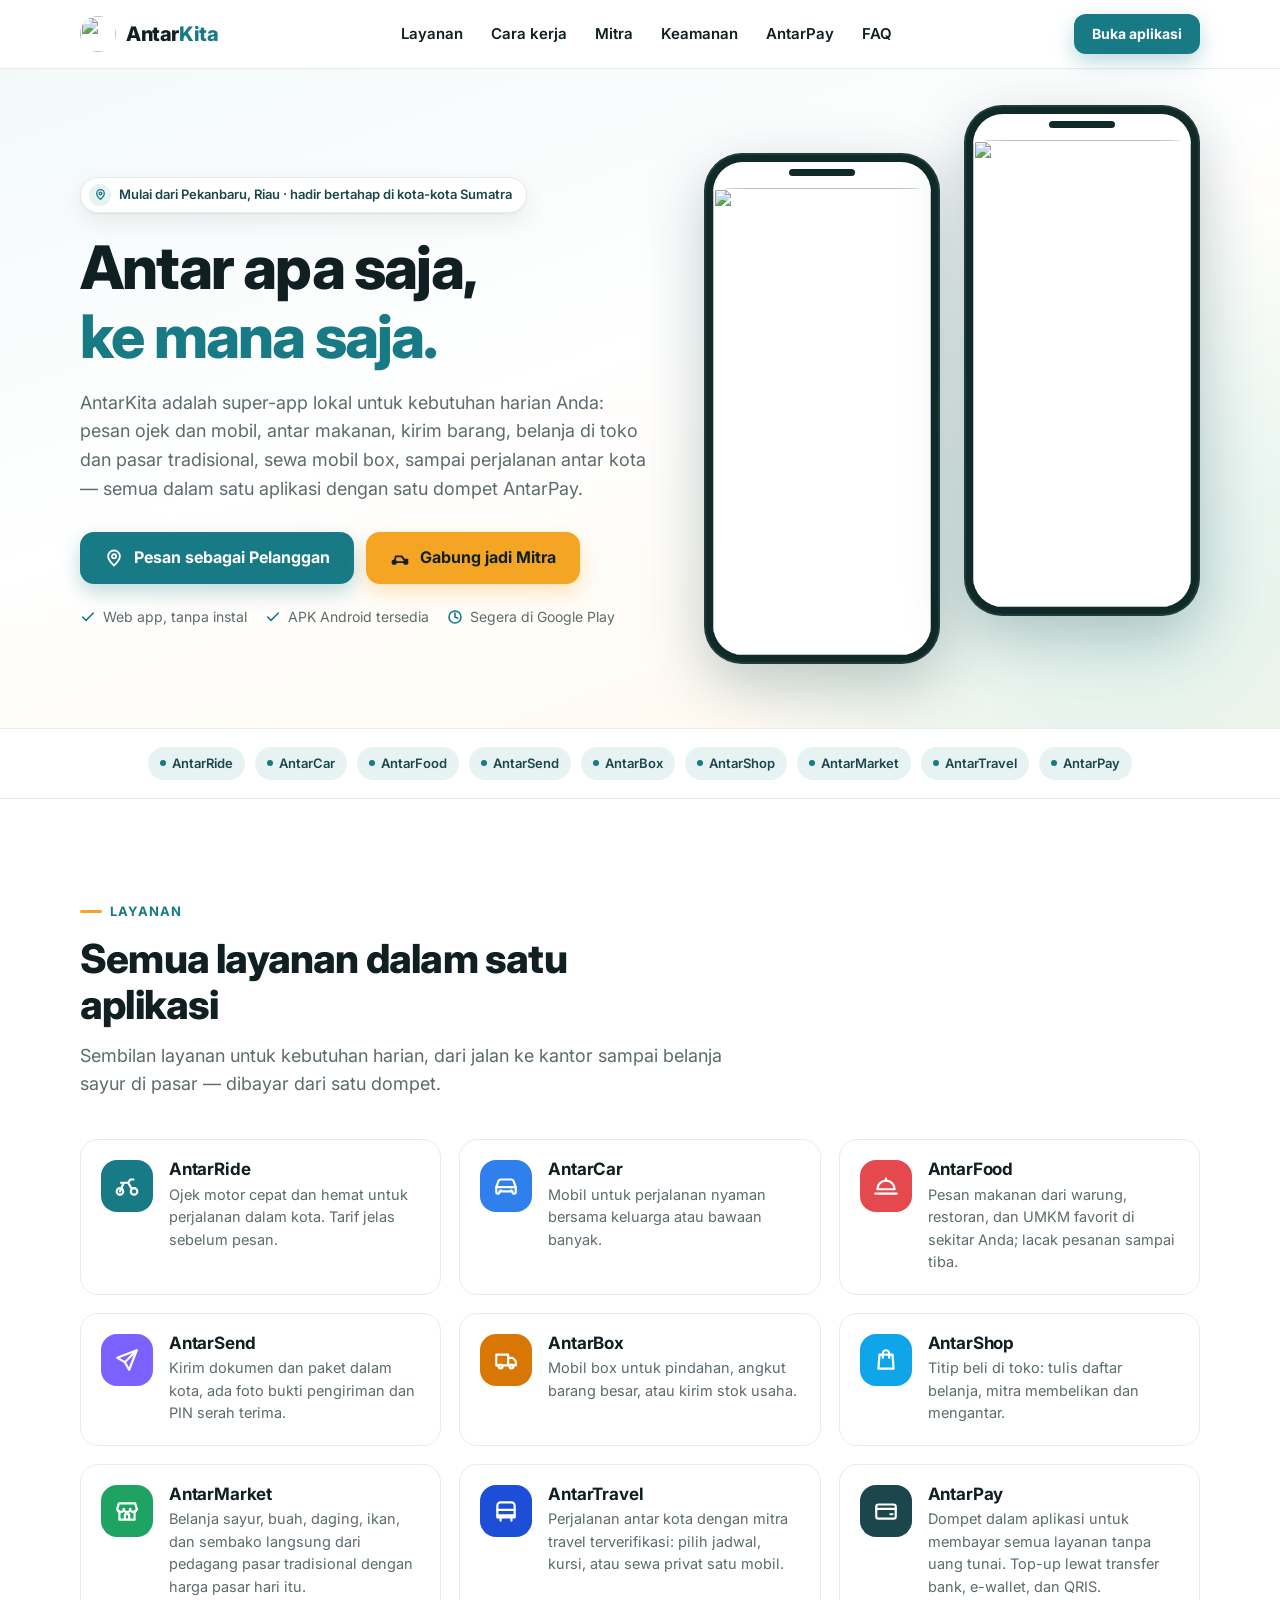
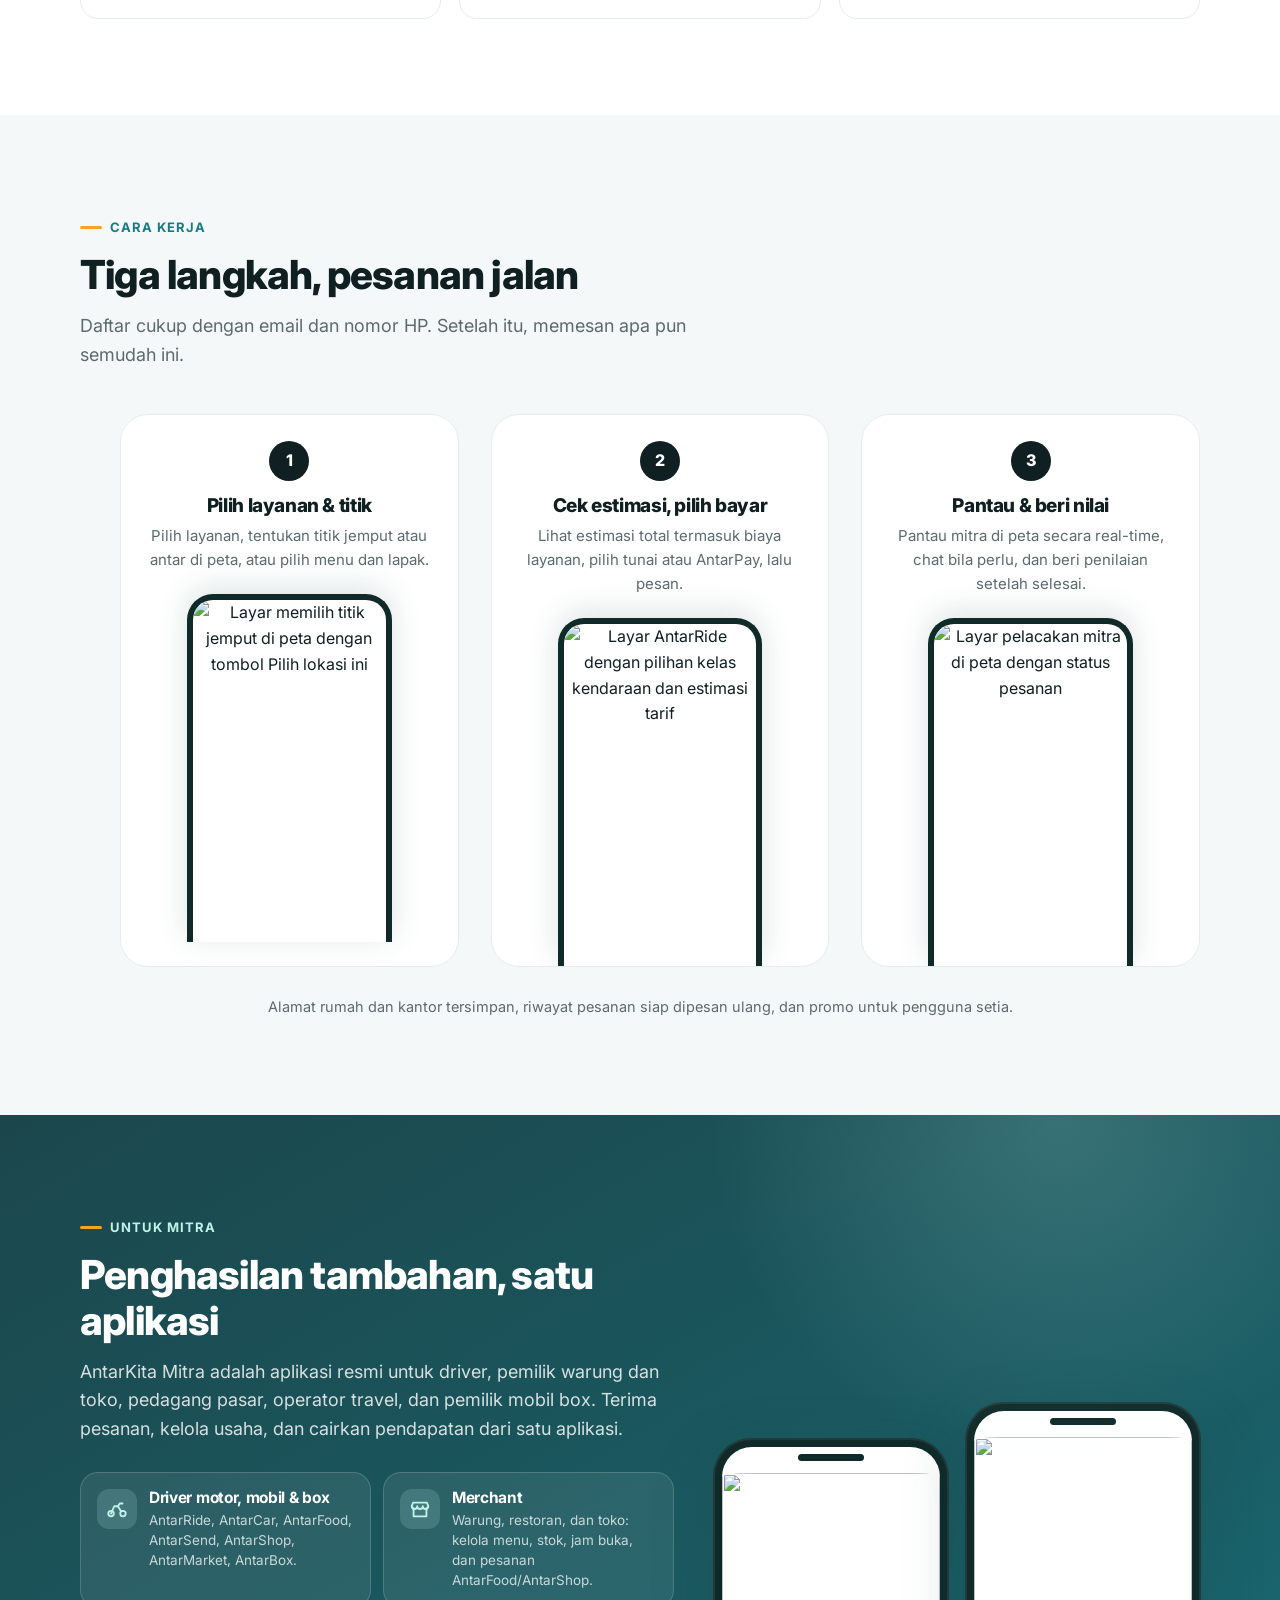
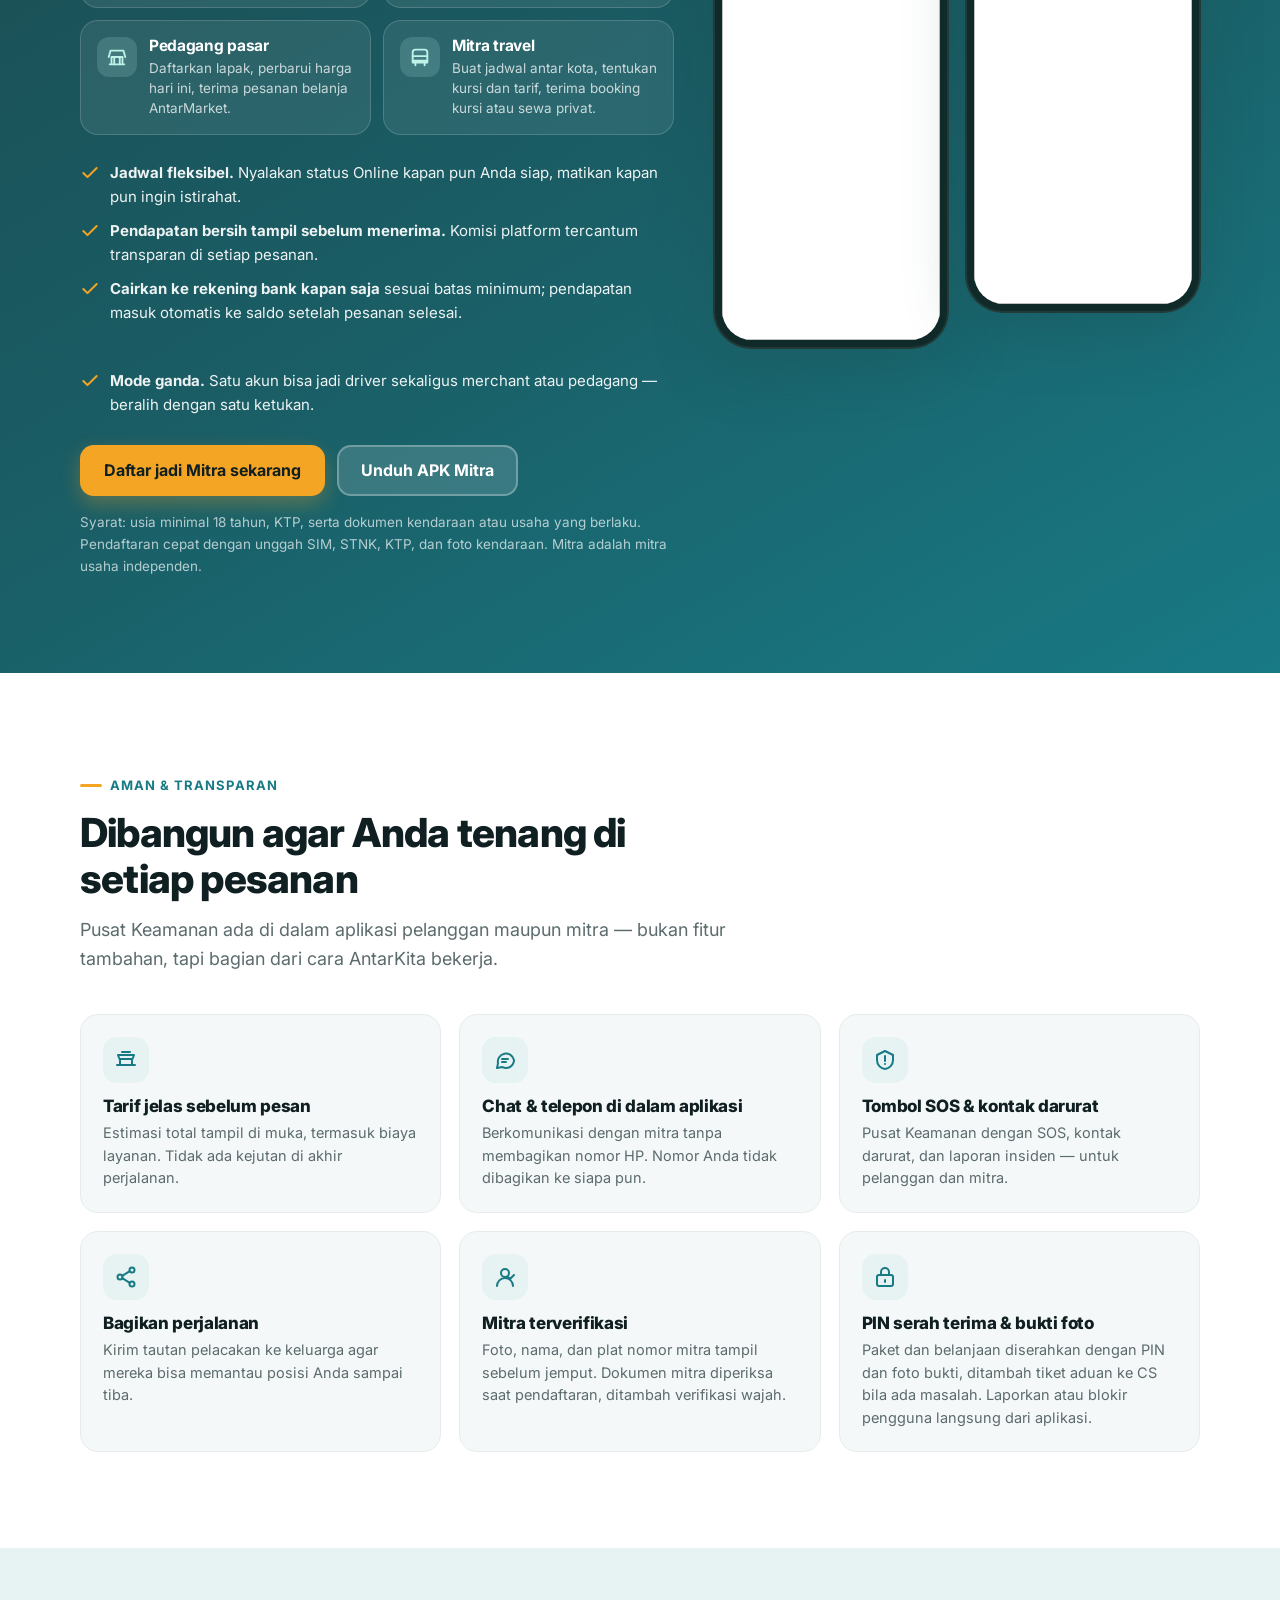
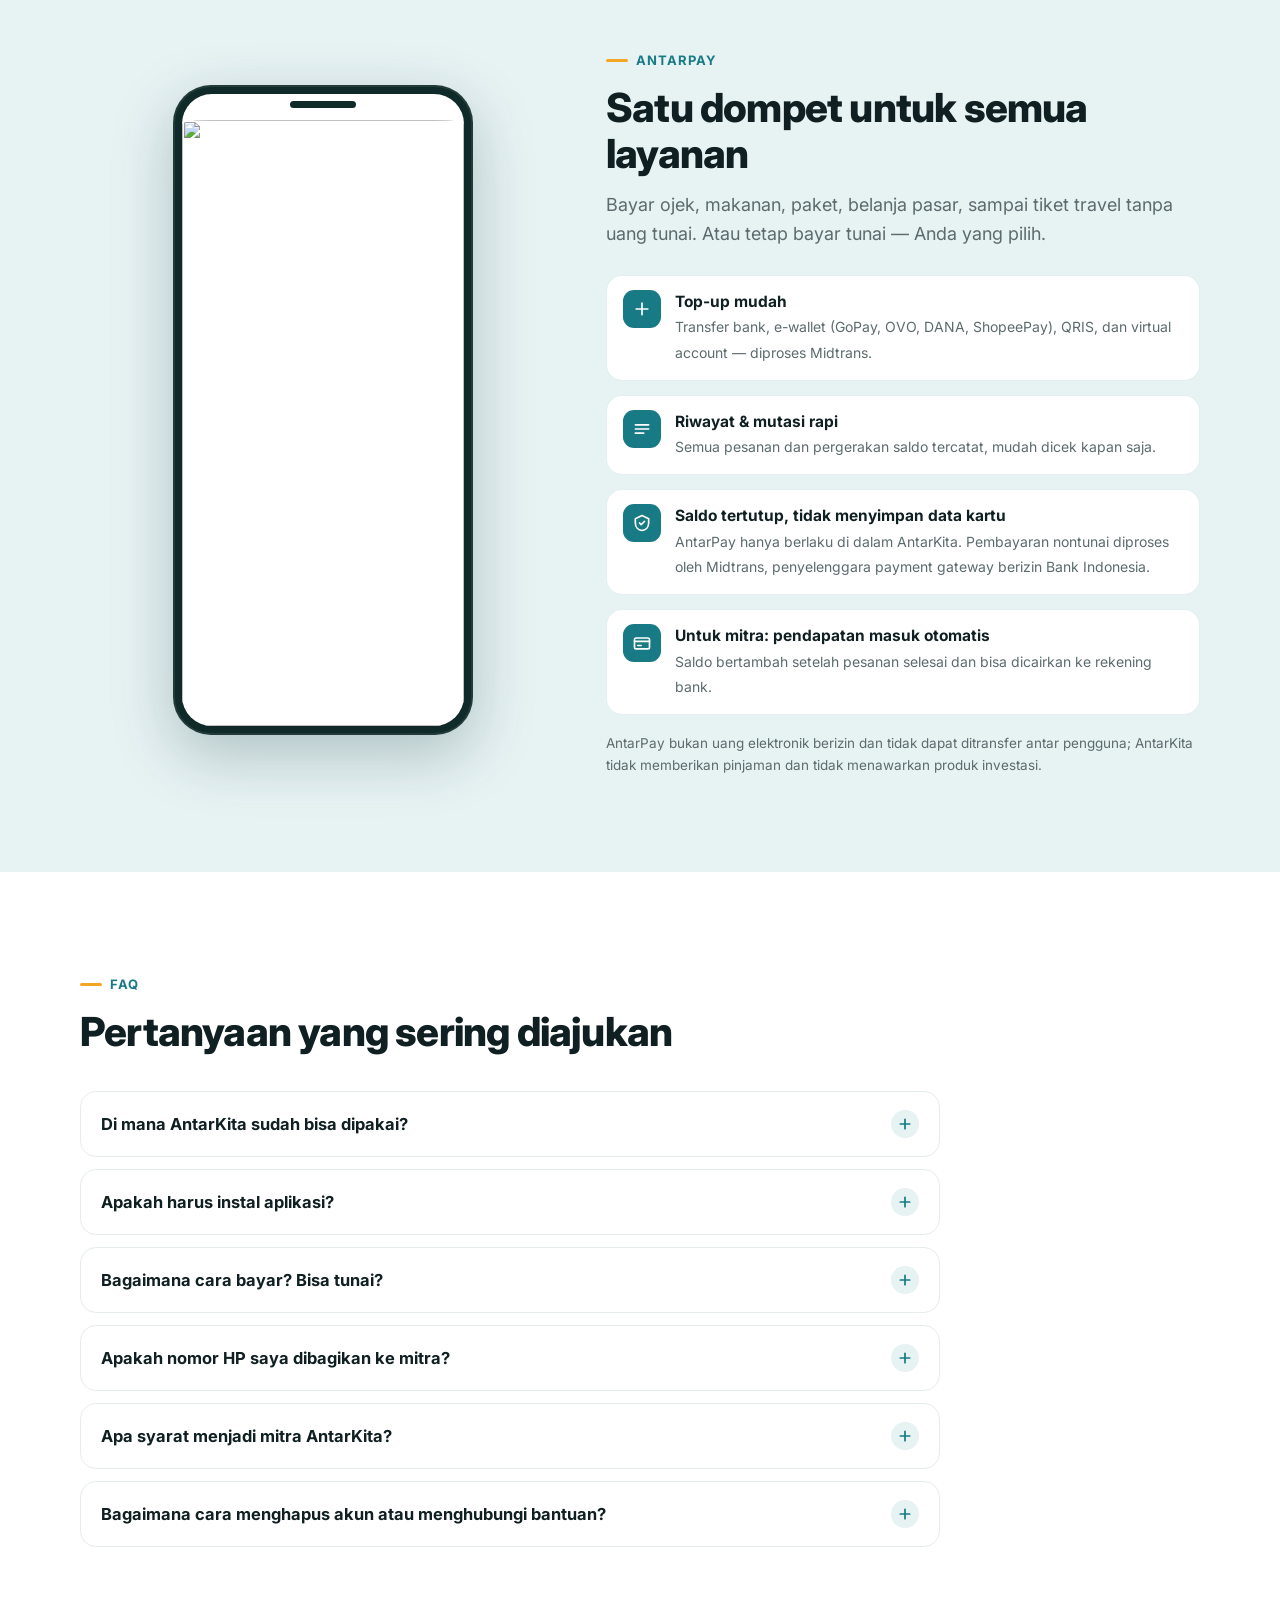
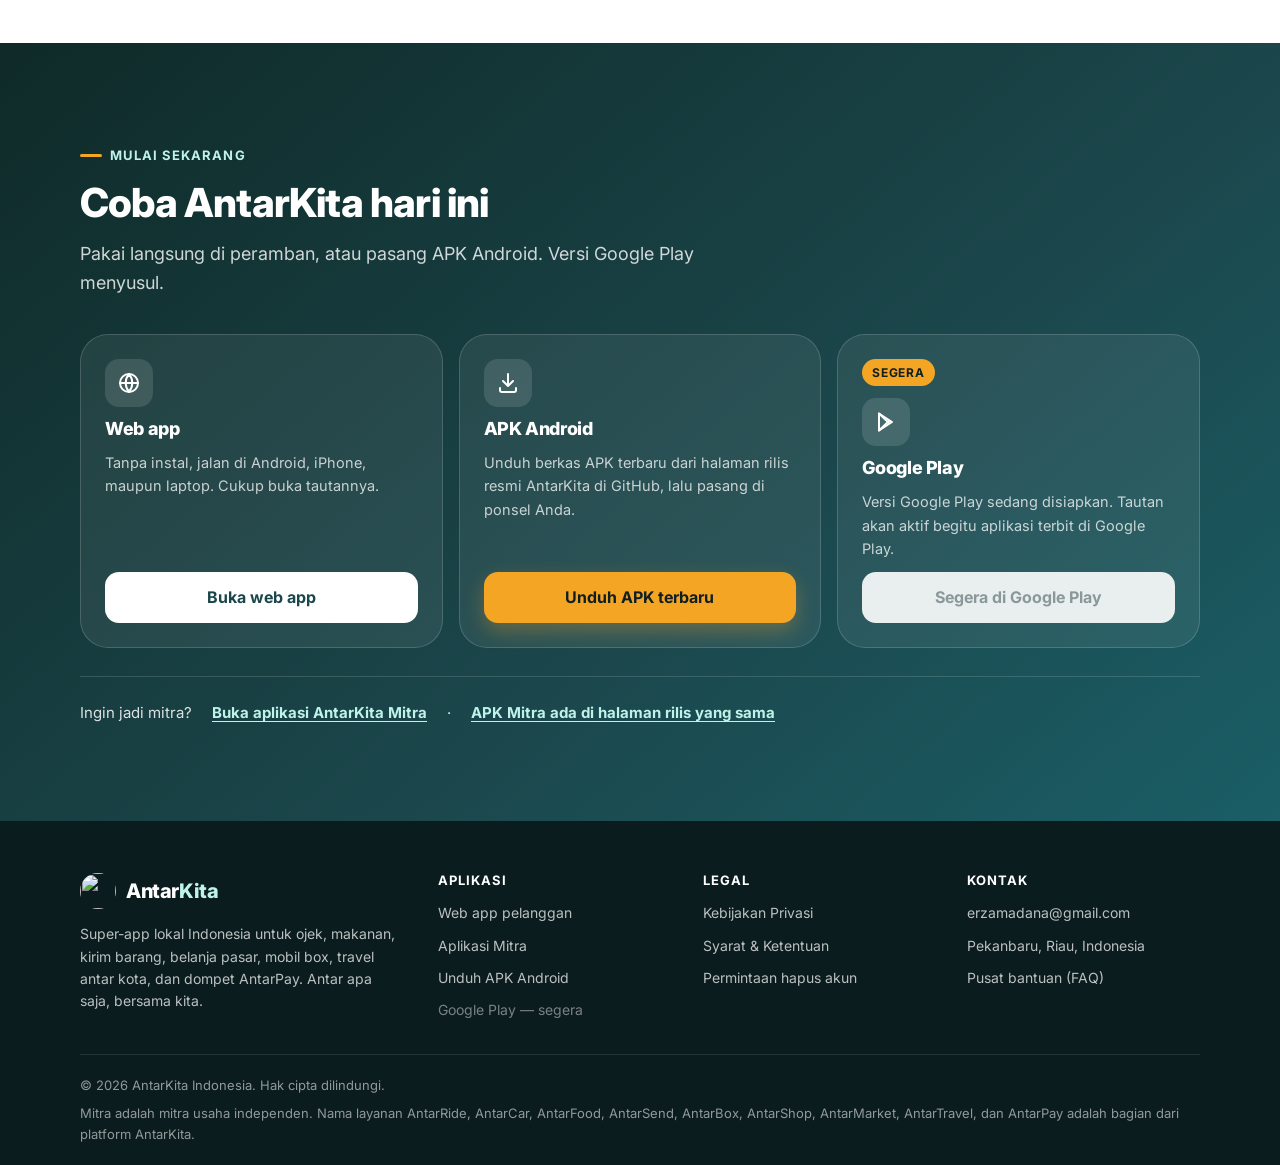
==== index.html @ 0cedf479 "landing: halaman resmi antarkitaindonesia.com (1/2 root)" ====
<!DOCTYPE html>
<html lang="id">
<head>
<meta charset="utf-8">
<meta name="viewport" content="width=device-width, initial-scale=1, viewport-fit=cover">
<title>AntarKita — Ojek, Makanan, Kirim Barang, Belanja Pasar &amp; Travel dalam Satu Aplikasi</title>
<meta name="description" content="AntarKita adalah super-app lokal dari Pekanbaru, Riau: pesan ojek & mobil, antar makanan, kirim paket, belanja pasar, mobil box, travel antar kota, dan dompet AntarPay — semua dalam satu aplikasi dengan tarif transparan.">
<link rel="canonical" href="https://antarkitaindonesia.com/">
<meta name="theme-color" content="#187A85">
<meta name="robots" content="index,follow">
<link rel="icon" type="image/png" href="assets/favicon.png">
<link rel="apple-touch-icon" href="assets/apple-touch-icon.png">

<!-- Open Graph / Twitter -->
<meta property="og:type" content="website">
<meta property="og:site_name" content="AntarKita">
<meta property="og:locale" content="id_ID">
<meta property="og:url" content="https://antarkitaindonesia.com/">
<meta property="og:title" content="AntarKita — Antar apa saja, ke mana saja">
<meta property="og:description" content="Ojek, mobil, makanan, kirim barang, belanja pasar, mobil box, travel antar kota, dan AntarPay. Satu aplikasi, tarif transparan. Mulai dari Pekanbaru, Riau.">
<meta property="og:image" content="https://antarkitaindonesia.com/assets/og-image.jpg">
<meta property="og:image:width" content="1200">
<meta property="og:image:height" content="630">
<meta property="og:image:alt" content="Logo AntarKita dengan tagline Antar apa saja, ke mana saja">
<meta name="twitter:card" content="summary_large_image">
<meta name="twitter:title" content="AntarKita — Antar apa saja, ke mana saja">
<meta name="twitter:description" content="Super-app lokal: ojek, makanan, kirim barang, belanja pasar, travel antar kota & AntarPay dalam satu aplikasi.">
<meta name="twitter:image" content="https://antarkitaindonesia.com/assets/og-image.jpg">

<!-- Font -->
<link rel="preconnect" href="https://fonts.googleapis.com">
<link rel="preconnect" href="https://fonts.gstatic.com" crossorigin>
<link rel="stylesheet" href="https://fonts.googleapis.com/css2?family=Inter:wght@400;500;600;700;800&display=swap">

<!-- Data terstruktur -->
<script type="application/ld+json">
{
  "@context": "https://schema.org",
  "@graph": [
    {
      "@type": "Organization",
      "@id": "https://antarkitaindonesia.com/#org",
      "name": "AntarKita Indonesia",
      "alternateName": "AntarKita",
      "url": "https://antarkitaindonesia.com/",
      "logo": "https://antarkitaindonesia.com/assets/apple-touch-icon.png",
      "email": "erzamadana@gmail.com",
      "founder": { "@type": "Person", "name": "Erza Pradipta Madana" },
      "areaServed": { "@type": "Place", "name": "Pekanbaru, Riau, Indonesia" },
      "contactPoint": { "@type": "ContactPoint", "contactType": "customer support", "email": "erzamadana@gmail.com", "availableLanguage": "id" }
    },
    {
      "@type": "MobileApplication",
      "name": "AntarKita: Ojek, Makan, Kirim",
      "operatingSystem": "Android, Web",
      "applicationCategory": "TravelApplication",
      "url": "https://apps.antarkitaindonesia.com/",
      "downloadUrl": "https://github.com/erzamadana-ui/antarkita/releases/latest",
      "installUrl": "https://apps.antarkitaindonesia.com/",
      "inLanguage": "id",
      "offers": { "@type": "Offer", "price": "0", "priceCurrency": "IDR" },
      "publisher": { "@id": "https://antarkitaindonesia.com/#org" },
      "description": "Pesan ojek dan mobil, antar makanan, kirim barang, belanja di toko dan pasar tradisional, sewa mobil box, sampai perjalanan antar kota — semuanya dalam satu aplikasi dengan satu dompet AntarPay."
    },
    {
      "@type": "MobileApplication",
      "name": "AntarKita Mitra: Driver & Toko",
      "operatingSystem": "Android, Web",
      "applicationCategory": "BusinessApplication",
      "url": "https://apps.antarkitaindonesia.com/mitra/",
      "downloadUrl": "https://github.com/erzamadana-ui/antarkita/releases/latest",
      "inLanguage": "id",
      "offers": { "@type": "Offer", "price": "0", "priceCurrency": "IDR" },
      "publisher": { "@id": "https://antarkitaindonesia.com/#org" },
      "description": "Aplikasi resmi mitra AntarKita: driver ojek/mobil, merchant, pedagang pasar, mitra travel, dan mobil box. Terima pesanan, kelola usaha, dan cairkan pendapatan."
    },
    {
      "@type": "WebSite",
      "url": "https://antarkitaindonesia.com/",
      "name": "AntarKita",
      "inLanguage": "id",
      "publisher": { "@id": "https://antarkitaindonesia.com/#org" }
    }
  ]
}
</script>

<style>
/* ===== Token ===== */
:root{
  --teal:#187A85; --teal-dark:#1A5E66; --teal-deep:#1B474C; --teal-light:#E7F2F3; --mint:#BFE9EA; --mint-bright:#BFF3EA;
  --accent:#F5A524; --accent-light:#FFF3DD;
  --ink:#101F21; --muted:#5C6B6D; --faint:#8A9899; --border:#E6ECEC; --bg:#FFFFFF; --bg-soft:#F5F8F8;
  --radius:18px; --radius-lg:28px;
  --shadow:0 1px 2px rgba(16,31,33,.06),0 8px 24px rgba(16,31,33,.08);
  --shadow-lg:0 20px 60px rgba(27,71,76,.28);
  --max:1160px; --gutter:20px;
  --font:'Inter',system-ui,-apple-system,'Segoe UI',Roboto,Helvetica,Arial,sans-serif;
}
*{box-sizing:border-box}
html{scroll-behavior:smooth;-webkit-text-size-adjust:100%}
@media (prefers-reduced-motion:reduce){html{scroll-behavior:auto}}
body{margin:0;font-family:var(--font);color:var(--ink);background:var(--bg);line-height:1.6;font-size:16px;overflow-x:hidden}
img,svg{display:block;max-width:100%}
a{color:var(--teal);text-decoration:none}
a:hover{text-decoration:underline}
h1,h2,h3,h4{margin:0;line-height:1.15;letter-spacing:-.02em;font-weight:800}
p{margin:0}
ul{margin:0;padding:0;list-style:none}
:focus-visible{outline:3px solid var(--accent);outline-offset:3px;border-radius:6px}
.skip{position:absolute;left:-9999px;top:8px;background:var(--ink);color:#fff;padding:10px 16px;border-radius:8px;z-index:200}
.skip:focus{left:16px}
.wrap{max-width:var(--max);margin:0 auto;padding-inline:var(--gutter)}
.wrap>*{min-width:0}
.section{padding-block:64px}
@media (min-width:900px){.section{padding-block:96px}}
.eyebrow{display:inline-flex;align-items:center;gap:8px;font-size:13px;font-weight:700;letter-spacing:.08em;text-transform:uppercase;color:var(--teal);margin-bottom:14px}
.eyebrow::before{content:"";width:22px;height:3px;border-radius:3px;background:var(--accent)}
.h2{font-size:clamp(28px,4vw,40px);max-width:22ch}
.lead{color:var(--muted);font-size:clamp(16px,1.6vw,18px);max-width:60ch;margin-top:14px}
.sr{position:absolute;width:1px;height:1px;overflow:hidden;clip:rect(0 0 0 0);white-space:nowrap}

/* ===== Tombol ===== */
.btn{display:inline-flex;align-items:center;justify-content:center;gap:10px;font-weight:700;font-size:16px;padding:14px 22px;border-radius:14px;border:2px solid transparent;cursor:pointer;transition:transform .15s ease,box-shadow .15s ease,background .15s ease;text-decoration:none!important;line-height:1.2;white-space:nowrap}
.btn:hover{transform:translateY(-1px)}
.btn svg{width:20px;height:20px;flex:none}
.btn-primary{background:var(--teal);color:#fff;box-shadow:0 8px 20px rgba(24,122,133,.28)}
.btn-primary:hover{background:var(--teal-dark)}
.btn-accent{background:var(--accent);color:var(--ink);box-shadow:0 8px 20px rgba(245,165,36,.3)}
.btn-accent:hover{background:#e6971a}
.btn-outline{background:transparent;color:var(--teal-deep);border-color:var(--border)}
.btn-outline:hover{border-color:var(--teal);background:var(--teal-light)}
.btn-ghost-light{background:rgba(255,255,255,.14);color:#fff;border-color:rgba(255,255,255,.28)}
.btn-ghost-light:hover{background:rgba(255,255,255,.22)}
.btn-white{background:#fff;color:var(--teal-deep)}
.btn-white:hover{background:var(--mint-bright)}
.btn[aria-disabled="true"]{background:#E9EEEE;color:var(--faint);box-shadow:none;cursor:not-allowed;transform:none;border-color:transparent}
.btn-sm{padding:10px 16px;font-size:14px;border-radius:12px}

/* ===== Navbar ===== */
.nav{position:sticky;top:0;z-index:100;background:rgba(255,255,255,.88);backdrop-filter:saturate(180%) blur(12px);-webkit-backdrop-filter:saturate(180%) blur(12px);border-bottom:1px solid var(--border)}
.nav .wrap{display:flex;align-items:center;justify-content:space-between;height:68px;gap:16px}
.brand{display:flex;align-items:center;gap:10px;font-weight:800;font-size:20px;letter-spacing:-.02em;color:var(--ink)}
.brand:hover{text-decoration:none}
.brand img{width:36px;height:36px;border-radius:50%}
.brand em{font-style:normal;color:var(--teal)}
.menu{display:none;align-items:center;gap:4px}
.menu a{color:var(--ink);font-weight:600;font-size:15px;padding:8px 12px;border-radius:10px}
.menu a:hover{background:var(--teal-light);text-decoration:none;color:var(--teal-deep)}
.nav-cta{display:none}
.burger{display:inline-flex;align-items:center;justify-content:center;width:44px;height:44px;border-radius:12px;border:1px solid var(--border);background:#fff;cursor:pointer;color:var(--ink)}
.burger svg{width:22px;height:22px}
.mobile-menu{display:none;border-top:1px solid var(--border);background:#fff;padding:12px var(--gutter) 20px}
.mobile-menu[data-open="true"]{display:block}
.mobile-menu a{display:block;padding:12px 8px;font-weight:600;color:var(--ink);border-radius:10px}
.mobile-menu a:hover{background:var(--teal-light);text-decoration:none}
.mobile-menu .btn{width:100%;margin-top:8px}
@media (min-width:900px){
  .menu,.nav-cta{display:inline-flex}
  .burger,.mobile-menu{display:none!important}
}

/* ===== Hero ===== */
.hero{position:relative;overflow:hidden;background:linear-gradient(160deg,#F3F9F9 0%,#FFFFFF 45%,#FFF8EC 100%)}
.hero::before{content:"";position:absolute;inset:auto -20% -40% auto;width:70vw;max-width:820px;aspect-ratio:1;border-radius:50%;background:radial-gradient(closest-side,rgba(191,233,234,.55),rgba(191,233,234,0));pointer-events:none}
.hero .wrap{display:grid;gap:40px;padding-block:48px 40px;position:relative}
.hero-copy{max-width:600px}
.pill{display:inline-flex;align-items:center;gap:8px;background:#fff;border:1px solid var(--border);border-radius:999px;padding:6px 14px 6px 8px;font-size:13px;font-weight:600;color:var(--teal-deep);box-shadow:var(--shadow)}
.pill .dot{width:22px;height:22px;border-radius:50%;background:var(--teal-light);display:inline-flex;align-items:center;justify-content:center;color:var(--teal)}
.pill .dot svg{width:13px;height:13px}
.hero h1{font-size:clamp(36px,6vw,60px);margin-top:20px;letter-spacing:-.03em}
.hero h1 em{font-style:normal;color:var(--teal);position:relative;white-space:nowrap}
.hero h1 em::after{content:"";position:absolute;left:0;right:0;bottom:2px;height:.16em;background:var(--mint);z-index:-1;border-radius:4px}
.hero .lead{margin-top:18px}
.hero-cta{display:flex;flex-wrap:wrap;gap:12px;margin-top:28px}
.hero-note{display:flex;flex-wrap:wrap;gap:8px 18px;margin-top:22px;font-size:14px;color:var(--muted)}
.hero-note li{display:inline-flex;align-items:center;gap:7px}
.hero-note svg{width:16px;height:16px;color:var(--teal)}
.hero-visual{display:flex;justify-content:center;align-items:flex-end;gap:16px;position:relative;padding-top:12px}
.hero-visual .phone:nth-child(2){transform:translateY(-32px)}
@media (min-width:900px){
  .hero .wrap{grid-template-columns:1.05fr .95fr;align-items:center;padding-block:72px 64px;min-height:640px}
  .hero-visual{justify-content:flex-end;gap:24px}
  .hero-visual .phone:nth-child(2){transform:translateY(-48px)}
}

/* ===== Ponsel mockup ===== */
.phone{width:min(41vw,236px);min-width:0;aspect-ratio:412/892;background:#0F2A28;border-radius:38px;padding:9px;box-shadow:var(--shadow-lg),inset 0 0 0 2px rgba(255,255,255,.08);position:relative;flex:none}
.phone::before{content:"";position:absolute;top:16px;left:50%;transform:translateX(-50%);width:66px;height:7px;border-radius:99px;background:#0F2A28;z-index:2}
.phone img{width:100%;height:100%;object-fit:cover;object-position:top;border-radius:30px;background:#fff;padding-top:26px}
.phone-sm{width:min(38vw,180px);border-radius:30px;padding:7px}
.phone-sm img{border-radius:24px;padding-top:20px}
.phone-sm::before{width:48px;height:6px;top:12px}
.phone-lg{width:min(80vw,280px)}
@media (min-width:900px){.phone-lg{width:300px}}

/* ===== Strip layanan (chip) ===== */
.strip{border-top:1px solid var(--border);border-bottom:1px solid var(--border);background:#fff}
.strip .wrap{display:flex;gap:10px;flex-wrap:wrap;justify-content:center;padding-block:18px}
.chip{display:inline-flex;align-items:center;gap:6px;padding:6px 12px;border-radius:999px;background:var(--teal-light);color:var(--teal-deep);font-weight:600;font-size:13px}
.chip::before{content:"";width:6px;height:6px;border-radius:50%;background:var(--teal)}

/* ===== Layanan ===== */
.services{display:grid;gap:14px;margin-top:40px;grid-template-columns:1fr}
@media (min-width:560px){.services{grid-template-columns:repeat(2,1fr)}}
@media (min-width:960px){.services{grid-template-columns:repeat(3,1fr);gap:18px}}
.svc{display:flex;gap:16px;align-items:flex-start;background:#fff;border:1px solid var(--border);border-radius:var(--radius);padding:20px;transition:box-shadow .2s ease,transform .2s ease,border-color .2s ease}
.svc:hover{box-shadow:var(--shadow);transform:translateY(-2px);border-color:var(--mint)}
.svc .ic{flex:none;width:52px;height:52px;border-radius:16px;display:grid;place-items:center;color:#fff}
.svc .ic svg{width:26px;height:26px}
.svc h3{font-size:17px;font-weight:700;letter-spacing:-.01em}
.svc p{color:var(--muted);font-size:14.5px;margin-top:4px;line-height:1.55}
.c-ride{background:#187A85}.c-car{background:#2F80ED}.c-food{background:#E5484D}.c-send{background:#7B61FF}.c-box{background:#D97706}.c-shop{background:#0EA5E9}.c-market{background:#1FA363}.c-travel{background:#1D4ED8}.c-pay{background:#1B474C}

/* ===== Cara kerja ===== */
.how{background:var(--bg-soft)}
.steps{display:grid;gap:28px;margin-top:44px}
@media (min-width:900px){.steps{grid-template-columns:repeat(3,1fr);gap:32px}}
.step{background:#fff;border:1px solid var(--border);border-radius:var(--radius-lg);padding:26px 22px 0;display:flex;flex-direction:column;align-items:center;text-align:center;overflow:hidden}
.step .num{width:40px;height:40px;border-radius:50%;background:var(--ink);color:#fff;font-weight:800;display:grid;place-items:center;font-size:16px}
.step h3{font-size:19px;margin-top:14px}
.step p{color:var(--muted);font-size:15px;margin-top:8px;max-width:32ch}
.step .shot{margin-top:22px;width:min(70%,210px);aspect-ratio:412/700;border-radius:26px 26px 0 0;overflow:hidden;box-shadow:0 -6px 30px rgba(27,71,76,.15);border:6px solid #0F2A28;border-bottom:0}
.step .shot img{width:100%;height:100%;object-fit:cover;object-position:top}
.how-foot{margin-top:28px;text-align:center;color:var(--muted);font-size:14.5px}

/* ===== Mitra ===== */
.mitra{background:linear-gradient(150deg,var(--teal-deep) 0%,var(--teal-dark) 55%,var(--teal) 100%);color:#fff;position:relative;overflow:hidden}
.mitra::after{content:"";position:absolute;right:-10%;top:-30%;width:60vw;max-width:700px;aspect-ratio:1;border-radius:50%;background:radial-gradient(closest-side,rgba(191,243,234,.18),rgba(191,243,234,0));pointer-events:none}
.mitra .eyebrow{color:var(--mint-bright)}
.mitra .lead{color:rgba(255,255,255,.82)}
.mitra .wrap{display:grid;gap:40px;position:relative}
@media (min-width:960px){.mitra .wrap{grid-template-columns:1.1fr .9fr;align-items:center}}
.roles{display:grid;gap:12px;margin-top:28px;grid-template-columns:1fr}
@media (min-width:560px){.roles{grid-template-columns:repeat(2,1fr)}}
.role{background:rgba(255,255,255,.08);border:1px solid rgba(255,255,255,.16);border-radius:var(--radius);padding:16px;display:flex;gap:12px;align-items:flex-start}
.role .ic{flex:none;width:40px;height:40px;border-radius:12px;background:rgba(191,243,234,.16);display:grid;place-items:center;color:var(--mint-bright)}
.role .ic svg{width:22px;height:22px}
.role h3{font-size:15.5px;font-weight:700}
.role p{font-size:13.5px;color:rgba(255,255,255,.75);margin-top:3px;line-height:1.5}
.benefits{display:grid;gap:10px;margin-top:26px}
.benefits li{display:flex;gap:10px;align-items:flex-start;font-size:15px;color:rgba(255,255,255,.92)}
.benefits svg{flex:none;width:20px;height:20px;color:var(--accent);margin-top:2px}
.mitra-cta{display:flex;flex-wrap:wrap;gap:12px;margin-top:28px}
.mitra-req{margin-top:16px;font-size:13.5px;color:rgba(255,255,255,.68)}
.mitra-visual{display:flex;justify-content:center;align-items:flex-end;gap:16px}
.mitra-visual .phone:nth-child(2){transform:translateY(-36px)}

/* ===== Keamanan ===== */
.safe-grid{display:grid;gap:14px;margin-top:40px;grid-template-columns:1fr}
@media (min-width:560px){.safe-grid{grid-template-columns:repeat(2,1fr)}}
@media (min-width:960px){.safe-grid{grid-template-columns:repeat(3,1fr);gap:18px}}
.safe{background:var(--bg-soft);border:1px solid var(--border);border-radius:var(--radius);padding:22px}
.safe .ic{width:46px;height:46px;border-radius:14px;background:var(--teal-light);color:var(--teal);display:grid;place-items:center}
.safe .ic svg{width:24px;height:24px}
.safe h3{font-size:17px;margin-top:14px}
.safe p{color:var(--muted);font-size:14.5px;margin-top:6px;line-height:1.55}

/* ===== AntarPay ===== */
.pay{background:var(--teal-light)}
.pay .wrap{display:grid;gap:40px;align-items:center}
@media (min-width:900px){.pay .wrap{grid-template-columns:.9fr 1.1fr}}
.pay-visual{display:flex;justify-content:center}
.pay-list{display:grid;gap:14px;margin-top:26px}
.pay-list li{display:flex;gap:14px;align-items:flex-start;background:#fff;border-radius:16px;padding:14px 16px;border:1px solid rgba(24,122,133,.12)}
.pay-list .ic{flex:none;width:38px;height:38px;border-radius:11px;background:var(--teal);color:#fff;display:grid;place-items:center}
.pay-list .ic svg{width:20px;height:20px}
.pay-list strong{display:block;font-size:15.5px}
.pay-list span{font-size:14px;color:var(--muted)}
.pay-note{margin-top:18px;font-size:13.5px;color:var(--muted)}

/* ===== FAQ ===== */
.faq-list{margin-top:36px;display:grid;gap:12px;max-width:860px}
details{background:#fff;border:1px solid var(--border);border-radius:16px;padding:0 20px;transition:border-color .2s}
details[open]{border-color:var(--mint);box-shadow:var(--shadow)}
summary{cursor:pointer;list-style:none;display:flex;justify-content:space-between;align-items:center;gap:16px;padding:18px 0;font-weight:700;font-size:16.5px}
summary::-webkit-details-marker{display:none}
summary .pm{flex:none;width:28px;height:28px;border-radius:50%;background:var(--teal-light);color:var(--teal);display:grid;place-items:center;transition:transform .2s}
summary .pm svg{width:16px;height:16px}
details[open] summary .pm{transform:rotate(45deg)}
details p{padding:0 0 18px;color:var(--muted);font-size:15px;line-height:1.65}

/* ===== Unduh ===== */
.download{background:linear-gradient(140deg,#0F2A28 0%,var(--teal-deep) 60%,var(--teal-dark) 100%);color:#fff}
.download .eyebrow{color:var(--mint-bright)}
.download .lead{color:rgba(255,255,255,.8)}
.dl-grid{display:grid;gap:16px;margin-top:36px}
@media (min-width:900px){.dl-grid{grid-template-columns:repeat(3,1fr)}}
.dl{background:rgba(255,255,255,.07);border:1px solid rgba(255,255,255,.16);border-radius:var(--radius-lg);padding:24px;display:flex;flex-direction:column;gap:12px}
.dl .ic{width:48px;height:48px;border-radius:14px;background:rgba(255,255,255,.12);display:grid;place-items:center;color:#fff}
.dl .ic svg{width:24px;height:24px}
.dl h3{font-size:18px}
.dl p{font-size:14.5px;color:rgba(255,255,255,.75);flex:1}
.dl .btn{width:100%}
.dl .tag{display:inline-flex;align-self:flex-start;font-size:12px;font-weight:700;letter-spacing:.06em;text-transform:uppercase;background:var(--accent);color:var(--ink);padding:4px 10px;border-radius:999px}
.dl-mitra{margin-top:28px;display:flex;flex-wrap:wrap;align-items:center;gap:12px 20px;font-size:15px;color:rgba(255,255,255,.85);border-top:1px solid rgba(255,255,255,.14);padding-top:24px}
.dl-mitra .sep{display:none}
@media (min-width:700px){.dl-mitra .sep{display:inline}}
.dl-mitra a.link{color:var(--mint-bright);font-weight:700;text-decoration:underline;text-underline-offset:3px}

/* ===== Footer ===== */
footer{background:#0B1C1E;color:rgba(255,255,255,.72);font-size:14px}
.foot-grid{display:grid;gap:32px;padding-block:52px 32px}
@media (min-width:760px){.foot-grid{grid-template-columns:1.4fr 1fr 1fr 1fr}}
footer .brand{color:#fff}
footer .brand em{color:var(--mint-bright)}
footer h4{color:#fff;font-size:13px;letter-spacing:.08em;text-transform:uppercase;margin-bottom:14px;font-weight:700}
footer ul li+li{margin-top:10px}
footer a{color:rgba(255,255,255,.72)}
footer a:hover{color:#fff}
.foot-about p{margin-top:14px;max-width:38ch;line-height:1.6}
.foot-bottom{border-top:1px solid rgba(255,255,255,.1);padding-block:20px;display:flex;flex-wrap:wrap;gap:8px 24px;justify-content:space-between;font-size:13px;color:rgba(255,255,255,.55)}

/* ===== Animasi reveal ===== */
.rv{opacity:0;transform:translateY(16px);transition:opacity .6s ease,transform .6s ease}
.rv.in{opacity:1;transform:none}
@media (prefers-reduced-motion:reduce){.rv{opacity:1;transform:none;transition:none}.btn:hover{transform:none}}
</style>
</head>
<body>
<a class="skip" href="#utama">Langsung ke konten</a>

<!-- ===== NAVBAR ===== -->
<header class="nav">
  <div class="wrap">
    <a class="brand" href="#" aria-label="AntarKita — beranda">
      <img src="assets/logo.svg" width="36" height="36" alt="">
      <span>Antar<em>Kita</em></span>
    </a>
    <nav class="menu" aria-label="Navigasi utama">
      <a href="#layanan">Layanan</a>
      <a href="#cara-kerja">Cara kerja</a>
      <a href="#mitra">Mitra</a>
      <a href="#keamanan">Keamanan</a>
      <a href="#antarpay">AntarPay</a>
      <a href="#faq">FAQ</a>
    </nav>
    <div style="display:flex;align-items:center;gap:10px">
      <a class="btn btn-primary btn-sm nav-cta" href="https://apps.antarkitaindonesia.com/" rel="noopener">Buka aplikasi</a>
      <button class="burger" type="button" aria-label="Buka menu" aria-expanded="false" aria-controls="menu-mobile" id="burger">
        <svg viewBox="0 0 24 24" fill="none" stroke="currentColor" stroke-width="2" stroke-linecap="round" aria-hidden="true"><path d="M4 7h16M4 12h16M4 17h16"/></svg>
      </button>
    </div>
  </div>
  <div class="mobile-menu" id="menu-mobile" data-open="false">
    <a href="#layanan">Layanan</a>
    <a href="#cara-kerja">Cara kerja</a>
    <a href="#mitra">Untuk Mitra</a>
    <a href="#keamanan">Keamanan</a>
    <a href="#antarpay">AntarPay</a>
    <a href="#faq">FAQ</a>
    <a class="btn btn-primary" href="https://apps.antarkitaindonesia.com/" rel="noopener">Buka aplikasi pelanggan</a>
    <a class="btn btn-outline" href="https://apps.antarkitaindonesia.com/mitra/" rel="noopener">Gabung jadi Mitra</a>
  </div>
</header>

<main id="utama">

<!-- ===== HERO ===== -->
<section class="hero" aria-labelledby="judul-hero">
  <div class="wrap">
    <div class="hero-copy">
      <!-- [ASUMSI] Wilayah: "mulai dari Pekanbaru, Riau" dan "hadir bertahap di kota-kota Sumatra" sesuai brief; tidak ada angka kota/pengguna. -->
      <span class="pill"><span class="dot"><svg viewBox="0 0 24 24" fill="none" stroke="currentColor" stroke-width="2.4" stroke-linecap="round" stroke-linejoin="round" aria-hidden="true"><path d="M12 21s7-6.2 7-11a7 7 0 1 0-14 0c0 4.8 7 11 7 11z"/><circle cx="12" cy="10" r="2.5"/></svg></span>Mulai dari Pekanbaru, Riau · hadir bertahap di kota-kota Sumatra</span>
      <h1 id="judul-hero">Antar apa saja, <em>ke mana saja.</em></h1>
      <p class="lead">AntarKita adalah super-app lokal untuk kebutuhan harian Anda: pesan ojek dan mobil, antar makanan, kirim barang, belanja di toko dan pasar tradisional, sewa mobil box, sampai perjalanan antar kota — semua dalam satu aplikasi dengan satu dompet AntarPay.</p>
      <div class="hero-cta">
        <a class="btn btn-primary" href="https://apps.antarkitaindonesia.com/" rel="noopener">
          <svg viewBox="0 0 24 24" fill="none" stroke="currentColor" stroke-width="2.2" stroke-linecap="round" stroke-linejoin="round" aria-hidden="true"><path d="M12 21s7-6.2 7-11a7 7 0 1 0-14 0c0 4.8 7 11 7 11z"/><circle cx="12" cy="10" r="2.5"/></svg>
          Pesan sebagai Pelanggan
        </a>
        <a class="btn btn-accent" href="https://apps.antarkitaindonesia.com/mitra/" rel="noopener">
          <svg viewBox="0 0 24 24" fill="none" stroke="currentColor" stroke-width="2.2" stroke-linecap="round" stroke-linejoin="round" aria-hidden="true"><path d="M5 17h14M7 17a2 2 0 1 1-4 0 2 2 0 0 1 4 0zm14 0a2 2 0 1 1-4 0 2 2 0 0 1 4 0zM5 17l2-7h7l3 4h4"/></svg>
          Gabung jadi Mitra
        </a>
      </div>
      <ul class="hero-note" aria-label="Ketersediaan aplikasi">
        <li><svg viewBox="0 0 24 24" fill="none" stroke="currentColor" stroke-width="2.4" stroke-linecap="round" stroke-linejoin="round" aria-hidden="true"><path d="M20 6 9 17l-5-5"/></svg>Web app, tanpa instal</li>
        <li><svg viewBox="0 0 24 24" fill="none" stroke="currentColor" stroke-width="2.4" stroke-linecap="round" stroke-linejoin="round" aria-hidden="true"><path d="M20 6 9 17l-5-5"/></svg>APK Android tersedia</li>
        <li><svg viewBox="0 0 24 24" fill="none" stroke="currentColor" stroke-width="2.4" stroke-linecap="round" stroke-linejoin="round" aria-hidden="true"><path d="M12 6v6l4 2"/><circle cx="12" cy="12" r="9"/></svg>Segera di Google Play</li>
      </ul>
    </div>
    <div class="hero-visual" aria-hidden="true">
      <div class="phone"><img src="assets/pelanggan-ride.webp" width="560" height="1212" alt="" fetchpriority="high"></div>
      <div class="phone"><img src="assets/pelanggan-beranda.webp" width="560" height="1212" alt="" fetchpriority="high"></div>
    </div>
  </div>
</section>

<div class="strip" aria-label="Daftar layanan">
  <div class="wrap">
    <span class="chip">AntarRide</span><span class="chip">AntarCar</span><span class="chip">AntarFood</span><span class="chip">AntarSend</span><span class="chip">AntarBox</span><span class="chip">AntarShop</span><span class="chip">AntarMarket</span><span class="chip">AntarTravel</span><span class="chip">AntarPay</span>
  </div>
</div>

<!-- ===== LAYANAN ===== -->
<section class="section" id="layanan" aria-labelledby="judul-layanan">
  <div class="wrap">
    <div class="rv">
      <span class="eyebrow">Layanan</span>
      <h2 class="h2" id="judul-layanan">Semua layanan dalam satu aplikasi</h2>
      <p class="lead">Sembilan layanan untuk kebutuhan harian, dari jalan ke kantor sampai belanja sayur di pasar — dibayar dari satu dompet.</p>
    </div>
    <div class="services">
      <article class="svc rv">
        <div class="ic c-ride"><svg viewBox="0 0 24 24" fill="none" stroke="currentColor" stroke-width="2" stroke-linecap="round" stroke-linejoin="round" aria-hidden="true"><circle cx="5.5" cy="17" r="3"/><circle cx="18.5" cy="17" r="3"/><path d="M5.5 17 9 9h4l3 5h2.5M13 9l2-3h3M9 9H6.5"/></svg></div>
        <div><h3>AntarRide</h3><p>Ojek motor cepat dan hemat untuk perjalanan dalam kota. Tarif jelas sebelum pesan.</p></div>
      </article>
      <article class="svc rv">
        <div class="ic c-car"><svg viewBox="0 0 24 24" fill="none" stroke="currentColor" stroke-width="2" stroke-linecap="round" stroke-linejoin="round" aria-hidden="true"><path d="M3 13l2-5.5A2 2 0 0 1 6.9 6h10.2a2 2 0 0 1 1.9 1.5L21 13v5a1 1 0 0 1-1 1h-1a1 1 0 0 1-1-1v-1H6v1a1 1 0 0 1-1 1H4a1 1 0 0 1-1-1v-5z"/><path d="M3 13h18M7 16h.01M17 16h.01"/></svg></div>
        <div><h3>AntarCar</h3><p>Mobil untuk perjalanan nyaman bersama keluarga atau bawaan banyak.</p></div>
      </article>
      <article class="svc rv">
        <div class="ic c-food"><svg viewBox="0 0 24 24" fill="none" stroke="currentColor" stroke-width="2" stroke-linecap="round" stroke-linejoin="round" aria-hidden="true"><path d="M4 15h16a8 8 0 0 0-16 0z"/><path d="M2 19h20M12 7V5"/></svg></div>
        <div><h3>AntarFood</h3><p>Pesan makanan dari warung, restoran, dan UMKM favorit di sekitar Anda; lacak pesanan sampai tiba.</p></div>
      </article>
      <article class="svc rv">
        <div class="ic c-send"><svg viewBox="0 0 24 24" fill="none" stroke="currentColor" stroke-width="2" stroke-linecap="round" stroke-linejoin="round" aria-hidden="true"><path d="M21 3 10 14"/><path d="M21 3 14 21l-4-7-7-4z"/></svg></div>
        <div><h3>AntarSend</h3><p>Kirim dokumen dan paket dalam kota, ada foto bukti pengiriman dan PIN serah terima.</p></div>
      </article>
      <article class="svc rv">
        <div class="ic c-box"><svg viewBox="0 0 24 24" fill="none" stroke="currentColor" stroke-width="2" stroke-linecap="round" stroke-linejoin="round" aria-hidden="true"><path d="M3 7h11v10H3zM14 10h4l3 3v4h-7z"/><circle cx="7" cy="18" r="1.8"/><circle cx="17" cy="18" r="1.8"/></svg></div>
        <div><h3>AntarBox</h3><p>Mobil box untuk pindahan, angkut barang besar, atau kirim stok usaha.</p></div>
      </article>
      <article class="svc rv">
        <div class="ic c-shop"><svg viewBox="0 0 24 24" fill="none" stroke="currentColor" stroke-width="2" stroke-linecap="round" stroke-linejoin="round" aria-hidden="true"><path d="M6 7h12l1 13H5z"/><path d="M9 10V6a3 3 0 0 1 6 0v4"/></svg></div>
        <div><h3>AntarShop</h3><p>Titip beli di toko: tulis daftar belanja, mitra membelikan dan mengantar.</p></div>
      </article>
      <article class="svc rv">
        <div class="ic c-market"><svg viewBox="0 0 24 24" fill="none" stroke="currentColor" stroke-width="2" stroke-linecap="round" stroke-linejoin="round" aria-hidden="true"><path d="M3 10l1.5-5h15L21 10"/><path d="M3 10a3 3 0 0 0 6 0 3 3 0 0 0 6 0 3 3 0 0 0 6 0"/><path d="M5 12v8h14v-8M10 20v-5h4v5"/></svg></div>
        <div><h3>AntarMarket</h3><p>Belanja sayur, buah, daging, ikan, dan sembako langsung dari pedagang pasar tradisional dengan harga pasar hari itu.</p></div>
      </article>
      <article class="svc rv">
        <div class="ic c-travel"><svg viewBox="0 0 24 24" fill="none" stroke="currentColor" stroke-width="2" stroke-linecap="round" stroke-linejoin="round" aria-hidden="true"><path d="M4 16V7a3 3 0 0 1 3-3h10a3 3 0 0 1 3 3v9"/><path d="M4 11h16M4 16h16v2H4zM7 21v-3M17 21v-3"/></svg></div>
        <div><h3>AntarTravel</h3><p>Perjalanan antar kota dengan mitra travel terverifikasi: pilih jadwal, kursi, atau sewa privat satu mobil.</p></div>
      </article>
      <article class="svc rv">
        <div class="ic c-pay"><svg viewBox="0 0 24 24" fill="none" stroke="currentColor" stroke-width="2" stroke-linecap="round" stroke-linejoin="round" aria-hidden="true"><rect x="3" y="6" width="18" height="13" rx="2"/><path d="M3 10h18M16 15h2"/></svg></div>
        <div><h3>AntarPay</h3><p>Dompet dalam aplikasi untuk membayar semua layanan tanpa uang tunai. Top-up lewat transfer bank, e-wallet, dan QRIS.</p></div>
      </article>
    </div>
  </div>
</section>

<!-- ===== CARA KERJA ===== -->
<section class="section how" id="cara-kerja" aria-labelledby="judul-cara">
  <div class="wrap">
    <div class="rv">
      <span class="eyebrow">Cara kerja</span>
      <h2 class="h2" id="judul-cara">Tiga langkah, pesanan jalan</h2>
      <p class="lead">Daftar cukup dengan email dan nomor HP. Setelah itu, memesan apa pun semudah ini.</p>
    </div>
    <ol class="steps">
      <li class="step rv">
        <span class="num" aria-hidden="true">1</span>
        <h3>Pilih layanan &amp; titik</h3>
        <p>Pilih layanan, tentukan titik jemput atau antar di peta, atau pilih menu dan lapak.</p>
        <div class="shot"><img src="assets/pelanggan-peta.webp" width="560" height="1212" loading="lazy" alt="Layar memilih titik jemput di peta dengan tombol Pilih lokasi ini"></div>
      </li>
      <li class="step rv">
        <span class="num" aria-hidden="true">2</span>
        <h3>Cek estimasi, pilih bayar</h3>
        <p>Lihat estimasi total termasuk biaya layanan, pilih tunai atau AntarPay, lalu pesan.</p>
        <div class="shot"><img src="assets/pelanggan-ride.webp" width="560" height="1212" loading="lazy" alt="Layar AntarRide dengan pilihan kelas kendaraan dan estimasi tarif"></div>
      </li>
      <li class="step rv">
        <span class="num" aria-hidden="true">3</span>
        <h3>Pantau &amp; beri nilai</h3>
        <p>Pantau mitra di peta secara real-time, chat bila perlu, dan beri penilaian setelah selesai.</p>
        <div class="shot"><img src="assets/pelanggan-lacak.webp" width="560" height="1212" loading="lazy" alt="Layar pelacakan mitra di peta dengan status pesanan"></div>
      </li>
    </ol>
    <p class="how-foot">Alamat rumah dan kantor tersimpan, riwayat pesanan siap dipesan ulang, dan promo untuk pengguna setia.</p>
  </div>
</section>

<!-- ===== MITRA ===== -->
<section class="section mitra" id="mitra" aria-labelledby="judul-mitra">
  <div class="wrap">
    <div>
      <div class="rv">
        <span class="eyebrow">Untuk Mitra</span>
        <h2 class="h2" id="judul-mitra">Penghasilan tambahan, satu aplikasi</h2>
        <p class="lead">AntarKita Mitra adalah aplikasi resmi untuk driver, pemilik warung dan toko, pedagang pasar, operator travel, dan pemilik mobil box. Terima pesanan, kelola usaha, dan cairkan pendapatan dari satu aplikasi.</p>
      </div>
      <div class="roles">
        <div class="role rv">
          <span class="ic"><svg viewBox="0 0 24 24" fill="none" stroke="currentColor" stroke-width="2" stroke-linecap="round" stroke-linejoin="round" aria-hidden="true"><circle cx="5.5" cy="17" r="3"/><circle cx="18.5" cy="17" r="3"/><path d="M5.5 17 9 9h4l3 5h2.5M13 9l2-3h3"/></svg></span>
          <div><h3>Driver motor, mobil &amp; box</h3><p>AntarRide, AntarCar, AntarFood, AntarSend, AntarShop, AntarMarket, AntarBox.</p></div>
        </div>
        <div class="role rv">
          <span class="ic"><svg viewBox="0 0 24 24" fill="none" stroke="currentColor" stroke-width="2" stroke-linecap="round" stroke-linejoin="round" aria-hidden="true"><path d="M3 9l1.5-4h15L21 9"/><path d="M3 9a3 3 0 0 0 6 0 3 3 0 0 0 6 0 3 3 0 0 0 6 0"/><path d="M5 11v9h14v-9"/></svg></span>
          <div><h3>Merchant</h3><p>Warung, restoran, dan toko: kelola menu, stok, jam buka, dan pesanan AntarFood/AntarShop.</p></div>
        </div>
        <div class="role rv">
          <span class="ic"><svg viewBox="0 0 24 24" fill="none" stroke="currentColor" stroke-width="2" stroke-linecap="round" stroke-linejoin="round" aria-hidden="true"><path d="M4 20h16M6 20v-8h12v8"/><path d="M3 12 5 5h14l2 7"/><path d="M9 12v8M15 12v8"/></svg></span>
          <div><h3>Pedagang pasar</h3><p>Daftarkan lapak, perbarui harga hari ini, terima pesanan belanja AntarMarket.</p></div>
        </div>
        <div class="role rv">
          <span class="ic"><svg viewBox="0 0 24 24" fill="none" stroke="currentColor" stroke-width="2" stroke-linecap="round" stroke-linejoin="round" aria-hidden="true"><path d="M4 16V7a3 3 0 0 1 3-3h10a3 3 0 0 1 3 3v9"/><path d="M4 11h16M4 16h16v2H4zM7 21v-3M17 21v-3"/></svg></span>
          <div><h3>Mitra travel</h3><p>Buat jadwal antar kota, tentukan kursi dan tarif, terima booking kursi atau sewa privat.</p></div>
        </div>
      </div>
      <ul class="benefits">
        <li class="rv"><svg viewBox="0 0 24 24" fill="none" stroke="currentColor" stroke-width="2.4" stroke-linecap="round" stroke-linejoin="round" aria-hidden="true"><path d="M20 6 9 17l-5-5"/></svg><span><strong>Jadwal fleksibel.</strong> Nyalakan status Online kapan pun Anda siap, matikan kapan pun ingin istirahat.</span></li>
        <li class="rv"><svg viewBox="0 0 24 24" fill="none" stroke="currentColor" stroke-width="2.4" stroke-linecap="round" stroke-linejoin="round" aria-hidden="true"><path d="M20 6 9 17l-5-5"/></svg><span><strong>Pendapatan bersih tampil sebelum menerima.</strong> Komisi platform tercantum transparan di setiap pesanan.</span></li>
        <li class="rv"><svg viewBox="0 0 24 24" fill="none" stroke="currentColor" stroke-width="2.4" stroke-linecap="round" stroke-linejoin="round" aria-hidden="true"><path d="M20 6 9 17l-5-5"/></svg><span><strong>Cairkan ke rekening bank kapan saja</strong> sesuai batas minimum; pendapatan masuk otomatis ke saldo setelah pesanan selesai.</span></li>
        <li class="rv"><svg viewBox="0 0 24 24" fill="none" stroke="currentColor" stroke-width="2.4" stroke-linecap="round" stroke-linejoin="round" aria-hidden="true"><path d="M20 6 9 17l-5-5"/></svg><span><strong>Terlindungi dari sengketa</strong> dengan PIN serah terima dan foto bukti pengiriman.</span></li>
        <li class="rv"><svg viewBox="0 0 24 24" fill="none" stroke="currentColor" stroke-width="2.4" stroke-linecap="round" stroke-linejoin="round" aria-hidden="true"><path d="M20 6 9 17l-5-5"/></svg><span><strong>Mode ganda.</strong> Satu akun bisa jadi driver sekaligus merchant atau pedagang — beralih dengan satu ketukan.</span></li>
      </ul>
      <div class="mitra-cta rv">
        <a class="btn btn-accent" href="https://apps.antarkitaindonesia.com/mitra/" rel="noopener">Daftar jadi Mitra sekarang</a>
        <a class="btn btn-ghost-light" href="https://github.com/erzamadana-ui/antarkita/releases/latest" rel="noopener">Unduh APK Mitra</a>
      </div>
      <p class="mitra-req rv">Syarat: usia minimal 18 tahun, KTP, serta dokumen kendaraan atau usaha yang berlaku. Pendaftaran cepat dengan unggah SIM, STNK, KTP, dan foto kendaraan. Mitra adalah mitra usaha independen.</p>
    </div>
    <div class="mitra-visual" aria-hidden="true">
      <div class="phone"><img src="assets/mitra-beranda.webp" width="560" height="1212" loading="lazy" alt=""></div>
      <div class="phone"><img src="assets/mitra-order.webp" width="560" height="1212" loading="lazy" alt=""></div>
    </div>
  </div>
</section>

<!-- ===== KEAMANAN ===== -->
<section class="section" id="keamanan" aria-labelledby="judul-aman">
  <div class="wrap">
    <div class="rv">
      <span class="eyebrow">Aman &amp; transparan</span>
      <h2 class="h2" id="judul-aman">Dibangun agar Anda tenang di setiap pesanan</h2>
      <p class="lead">Pusat Keamanan ada di dalam aplikasi pelanggan maupun mitra — bukan fitur tambahan, tapi bagian dari cara AntarKita bekerja.</p>
    </div>
    <div class="safe-grid">
      <article class="safe rv">
        <span class="ic"><svg viewBox="0 0 24 24" fill="none" stroke="currentColor" stroke-width="2" stroke-linecap="round" stroke-linejoin="round" aria-hidden="true"><path d="M4 7h16l-1.5 4H5.5zM6 11v6M18 11v6M3 17h18"/><path d="M8 4h8"/></svg></span>
        <h3>Tarif jelas sebelum pesan</h3>
        <p>Estimasi total tampil di muka, termasuk biaya layanan. Tidak ada kejutan di akhir perjalanan.</p>
      </article>
      <article class="safe rv">
        <span class="ic"><svg viewBox="0 0 24 24" fill="none" stroke="currentColor" stroke-width="2" stroke-linecap="round" stroke-linejoin="round" aria-hidden="true"><path d="M21 12a8 8 0 0 1-11.6 7.1L4 20l1-4.6A8 8 0 1 1 21 12z"/><path d="M9 11h6M9 14h4"/></svg></span>
        <h3>Chat &amp; telepon di dalam aplikasi</h3>
        <p>Berkomunikasi dengan mitra tanpa membagikan nomor HP. Nomor Anda tidak dibagikan ke siapa pun.</p>
      </article>
      <article class="safe rv">
        <span class="ic"><svg viewBox="0 0 24 24" fill="none" stroke="currentColor" stroke-width="2" stroke-linecap="round" stroke-linejoin="round" aria-hidden="true"><path d="M12 3l8 4v5c0 5-3.5 8.5-8 9-4.5-.5-8-4-8-9V7z"/><path d="M12 8v5M12 16h.01"/></svg></span>
        <h3>Tombol SOS &amp; kontak darurat</h3>
        <p>Pusat Keamanan dengan SOS, kontak darurat, dan laporan insiden — untuk pelanggan dan mitra.</p>
      </article>
      <article class="safe rv">
        <span class="ic"><svg viewBox="0 0 24 24" fill="none" stroke="currentColor" stroke-width="2" stroke-linecap="round" stroke-linejoin="round" aria-hidden="true"><circle cx="18" cy="5" r="2.5"/><circle cx="6" cy="12" r="2.5"/><circle cx="18" cy="19" r="2.5"/><path d="M8.2 10.8l7.6-4.6M8.2 13.2l7.6 4.6"/></svg></span>
        <h3>Bagikan perjalanan</h3>
        <p>Kirim tautan pelacakan ke keluarga agar mereka bisa memantau posisi Anda sampai tiba.</p>
      </article>
      <article class="safe rv">
        <span class="ic"><svg viewBox="0 0 24 24" fill="none" stroke="currentColor" stroke-width="2" stroke-linecap="round" stroke-linejoin="round" aria-hidden="true"><circle cx="12" cy="8" r="4"/><path d="M4 21a8 8 0 0 1 16 0"/><path d="M15 12l2 2 4-4"/></svg></span>
        <h3>Mitra terverifikasi</h3>
        <p>Foto, nama, dan plat nomor mitra tampil sebelum jemput. Dokumen mitra diperiksa saat pendaftaran, ditambah verifikasi wajah.</p>
      </article>
      <article class="safe rv">
        <span class="ic"><svg viewBox="0 0 24 24" fill="none" stroke="currentColor" stroke-width="2" stroke-linecap="round" stroke-linejoin="round" aria-hidden="true"><rect x="4" y="10" width="16" height="11" rx="2"/><path d="M8 10V7a4 4 0 0 1 8 0v3"/><path d="M12 15v2"/></svg></span>
        <h3>PIN serah terima &amp; bukti foto</h3>
        <p>Paket dan belanjaan diserahkan dengan PIN dan foto bukti, ditambah tiket aduan ke CS bila ada masalah. Laporkan atau blokir pengguna langsung dari aplikasi.</p>
      </article>
    </div>
  </div>
</section>

<!-- ===== ANTARPAY ===== -->
<section class="section pay" id="antarpay" aria-labelledby="judul-pay">
  <div class="wrap">
    <div class="pay-visual rv" aria-hidden="true">
      <div class="phone phone-lg"><img src="assets/pelanggan-pay.webp" width="560" height="1212" loading="lazy" alt=""></div>
    </div>
    <div>
      <div class="rv">
        <span class="eyebrow">AntarPay</span>
        <h2 class="h2" id="judul-pay">Satu dompet untuk semua layanan</h2>
        <p class="lead">Bayar ojek, makanan, paket, belanja pasar, sampai tiket travel tanpa uang tunai. Atau tetap bayar tunai — Anda yang pilih.</p>
      </div>
      <ul class="pay-list">
        <li class="rv">
          <span class="ic"><svg viewBox="0 0 24 24" fill="none" stroke="currentColor" stroke-width="2" stroke-linecap="round" stroke-linejoin="round" aria-hidden="true"><path d="M12 5v14M5 12h14"/></svg></span>
          <div><strong>Top-up mudah</strong><span>Transfer bank, e-wallet (GoPay, OVO, DANA, ShopeePay), QRIS, dan virtual account — diproses Midtrans.</span></div>
        </li>
        <li class="rv">
          <span class="ic"><svg viewBox="0 0 24 24" fill="none" stroke="currentColor" stroke-width="2" stroke-linecap="round" stroke-linejoin="round" aria-hidden="true"><path d="M4 7h16M4 12h16M4 17h10"/></svg></span>
          <div><strong>Riwayat &amp; mutasi rapi</strong><span>Semua pesanan dan pergerakan saldo tercatat, mudah dicek kapan saja.</span></div>
        </li>
        <li class="rv">
          <span class="ic"><svg viewBox="0 0 24 24" fill="none" stroke="currentColor" stroke-width="2" stroke-linecap="round" stroke-linejoin="round" aria-hidden="true"><path d="M12 3l8 4v5c0 5-3.5 8.5-8 9-4.5-.5-8-4-8-9V7z"/><path d="M9 12l2 2 4-4"/></svg></span>
          <div><strong>Saldo tertutup, tidak menyimpan data kartu</strong><span>AntarPay hanya berlaku di dalam AntarKita. Pembayaran nontunai diproses oleh Midtrans, penyelenggara payment gateway berizin Bank Indonesia.</span></div>
        </li>
        <li class="rv">
          <span class="ic"><svg viewBox="0 0 24 24" fill="none" stroke="currentColor" stroke-width="2" stroke-linecap="round" stroke-linejoin="round" aria-hidden="true"><rect x="3" y="6" width="18" height="13" rx="2"/><path d="M3 10h18M7 15h4"/></svg></span>
          <div><strong>Untuk mitra: pendapatan masuk otomatis</strong><span>Saldo bertambah setelah pesanan selesai dan bisa dicairkan ke rekening bank.</span></div>
        </li>
      </ul>
      <p class="pay-note">AntarPay bukan uang elektronik berizin dan tidak dapat ditransfer antar pengguna; AntarKita tidak memberikan pinjaman dan tidak menawarkan produk investasi.</p>
    </div>
  </div>
</section>

<!-- ===== FAQ ===== -->
<section class="section" id="faq" aria-labelledby="judul-faq">
  <div class="wrap">
    <div class="rv">
      <span class="eyebrow">FAQ</span>
      <h2 class="h2" id="judul-faq">Pertanyaan yang sering diajukan</h2>
    </div>
    <div class="faq-list">
      <details class="rv">
        <summary>Di mana AntarKita sudah bisa dipakai?<span class="pm" aria-hidden="true"><svg viewBox="0 0 24 24" fill="none" stroke="currentColor" stroke-width="2.6" stroke-linecap="round"><path d="M12 5v14M5 12h14"/></svg></span></summary>
        <!-- [ASUMSI] Cakupan wilayah mengikuti brief; perbarui saat kota baru resmi dibuka. -->
        <p>AntarKita dimulai dari Pekanbaru, Riau, dan hadir bertahap di kota-kota Sumatra. Buka aplikasi dan izinkan lokasi — bila layanan sudah tersedia di sekitar Anda, mitra terdekat akan tampil di peta.</p>
      </details>
      <details class="rv">
        <summary>Apakah harus instal aplikasi?<span class="pm" aria-hidden="true"><svg viewBox="0 0 24 24" fill="none" stroke="currentColor" stroke-width="2.6" stroke-linecap="round"><path d="M12 5v14M5 12h14"/></svg></span></summary>
        <p>Tidak wajib. AntarKita bisa dipakai langsung dari peramban di <a href="https://apps.antarkitaindonesia.com/" rel="noopener">apps.antarkitaindonesia.com</a>. Untuk Android tersedia APK yang dapat diunduh dari halaman rilis resmi kami. Versi Google Play sedang disiapkan.</p>
      </details>
      <details class="rv">
        <summary>Bagaimana cara bayar? Bisa tunai?<span class="pm" aria-hidden="true"><svg viewBox="0 0 24 24" fill="none" stroke="currentColor" stroke-width="2.6" stroke-linecap="round"><path d="M12 5v14M5 12h14"/></svg></span></summary>
        <p>Bisa. Setiap pesanan bisa dibayar tunai langsung ke mitra atau dengan saldo AntarPay. Saldo diisi lewat transfer bank, e-wallet, atau QRIS yang diproses Midtrans. Estimasi total selalu tampil sebelum Anda menekan tombol pesan.</p>
      </details>
      <details class="rv">
        <summary>Apakah nomor HP saya dibagikan ke mitra?<span class="pm" aria-hidden="true"><svg viewBox="0 0 24 24" fill="none" stroke="currentColor" stroke-width="2.6" stroke-linecap="round"><path d="M12 5v14M5 12h14"/></svg></span></summary>
        <p>Tidak. Chat dan panggilan suara berjalan di dalam aplikasi, sehingga pelanggan dan mitra tidak perlu bertukar nomor HP. Lokasi hanya dibagikan ke lawan transaksi selama pesanan berjalan.</p>
      </details>
      <details class="rv">
        <summary>Apa syarat menjadi mitra AntarKita?<span class="pm" aria-hidden="true"><svg viewBox="0 0 24 24" fill="none" stroke="currentColor" stroke-width="2.6" stroke-linecap="round"><path d="M12 5v14M5 12h14"/></svg></span></summary>
        <p>Usia minimal 18 tahun, KTP, dan dokumen kendaraan atau usaha yang berlaku (SIM, STNK, foto kendaraan untuk driver; NPWP, izin usaha, atau sertifikat halal opsional untuk merchant). Daftar lewat aplikasi <a href="https://apps.antarkitaindonesia.com/mitra/" rel="noopener">AntarKita Mitra</a>; dokumen lengkap diverifikasi otomatis.</p>
      </details>
      <details class="rv">
        <summary>Bagaimana cara menghapus akun atau menghubungi bantuan?<span class="pm" aria-hidden="true"><svg viewBox="0 0 24 24" fill="none" stroke="currentColor" stroke-width="2.6" stroke-linecap="round"><path d="M12 5v14M5 12h14"/></svg></span></summary>
        <p>Akun bisa dihapus dari menu <strong>Akun → Lainnya → Hapus akun</strong> di aplikasi, atau lewat halaman <a href="https://apps.antarkitaindonesia.com/hapus-akun/" rel="noopener">permintaan hapus akun</a>. Untuk bantuan, buat tiket aduan di aplikasi atau kirim email ke <a href="mailto:erzamadana@gmail.com">erzamadana@gmail.com</a>.</p>
      </details>
    </div>
  </div>
</section>

<!-- ===== UNDUH ===== -->
<section class="section download" id="unduh" aria-labelledby="judul-unduh">
  <div class="wrap">
    <div class="rv">
      <span class="eyebrow">Mulai sekarang</span>
      <h2 class="h2" id="judul-unduh">Coba AntarKita hari ini</h2>
      <p class="lead">Pakai langsung di peramban, atau pasang APK Android. Versi Google Play menyusul.</p>
    </div>
    <div class="dl-grid">
      <div class="dl rv">
        <span class="ic"><svg viewBox="0 0 24 24" fill="none" stroke="currentColor" stroke-width="2" stroke-linecap="round" stroke-linejoin="round" aria-hidden="true"><circle cx="12" cy="12" r="9"/><path d="M3 12h18M12 3a14 14 0 0 1 0 18M12 3a14 14 0 0 0 0 18"/></svg></span>
        <h3>Web app</h3>
        <p>Tanpa instal, jalan di Android, iPhone, maupun laptop. Cukup buka tautannya.</p>
        <a class="btn btn-white" href="https://apps.antarkitaindonesia.com/" rel="noopener">Buka web app</a>
      </div>
      <div class="dl rv">
        <span class="ic"><svg viewBox="0 0 24 24" fill="none" stroke="currentColor" stroke-width="2" stroke-linecap="round" stroke-linejoin="round" aria-hidden="true"><path d="M12 3v12M7 10l5 5 5-5"/><path d="M4 17v2a2 2 0 0 0 2 2h12a2 2 0 0 0 2-2v-2"/></svg></span>
        <h3>APK Android</h3>
        <p>Unduh berkas APK terbaru dari halaman rilis resmi AntarKita di GitHub, lalu pasang di ponsel Anda.</p>
        <a class="btn btn-accent" href="https://github.com/erzamadana-ui/antarkita/releases/latest" rel="noopener">Unduh APK terbaru</a>
      </div>
      <div class="dl rv">
        <span class="tag">Segera</span>
        <span class="ic"><svg viewBox="0 0 24 24" fill="none" stroke="currentColor" stroke-width="2" stroke-linecap="round" stroke-linejoin="round" aria-hidden="true"><path d="M5 3.5v17l13-8.5z"/><path d="M5 3.5 15 13M5 20.5 15 11"/></svg></span>
        <h3>Google Play</h3>
        <p>Versi Google Play sedang disiapkan. Tautan akan aktif begitu aplikasi terbit di Google Play.</p>
        <span class="btn" role="button" aria-disabled="true" tabindex="-1">Segera di Google Play</span>
      </div>
    </div>
    <div class="dl-mitra rv">
      <span>Ingin jadi mitra?</span>
      <a class="link" href="https://apps.antarkitaindonesia.com/mitra/" rel="noopener">Buka aplikasi AntarKita Mitra</a>
      <span class="sep" aria-hidden="true">·</span>
      <a class="link" href="https://github.com/erzamadana-ui/antarkita/releases/latest" rel="noopener">APK Mitra ada di halaman rilis yang sama</a>
    </div>
  </div>
</section>

</main>

<!-- ===== FOOTER ===== -->
<footer>
  <div class="wrap">
    <div class="foot-grid">
      <div class="foot-about">
        <a class="brand" href="#" aria-label="AntarKita — kembali ke atas">
          <img src="assets/logo.svg" width="36" height="36" alt="" loading="lazy">
          <span>Antar<em>Kita</em></span>
        </a>
        <p>Super-app lokal Indonesia untuk ojek, makanan, kirim barang, belanja pasar, mobil box, travel antar kota, dan dompet AntarPay. Antar apa saja, bersama kita.</p>
      </div>
      <div>
        <h4>Aplikasi</h4>
        <ul>
          <li><a href="https://apps.antarkitaindonesia.com/" rel="noopener">Web app pelanggan</a></li>
          <li><a href="https://apps.antarkitaindonesia.com/mitra/" rel="noopener">Aplikasi Mitra</a></li>
          <li><a href="https://github.com/erzamadana-ui/antarkita/releases/latest" rel="noopener">Unduh APK Android</a></li>
          <li><span style="color:rgba(255,255,255,.45)">Google Play — segera</span></li>
        </ul>
      </div>
      <div>
        <h4>Legal</h4>
        <ul>
          <li><a href="https://apps.antarkitaindonesia.com/privacy/" rel="noopener">Kebijakan Privasi</a></li>
          <li><a href="https://apps.antarkitaindonesia.com/terms/" rel="noopener">Syarat &amp; Ketentuan</a></li>
          <li><a href="https://apps.antarkitaindonesia.com/hapus-akun/" rel="noopener">Permintaan hapus akun</a></li>
        </ul>
      </div>
      <div>
        <h4>Kontak</h4>
        <ul>
          <li><a href="mailto:erzamadana@gmail.com">erzamadana@gmail.com</a></li>
          <li>Pekanbaru, Riau, Indonesia</li>
          <li><a href="#faq">Pusat bantuan (FAQ)</a></li>
        </ul>
      </div>
    </div>
    <div class="foot-bottom">
      <span>© 2026 AntarKita Indonesia. Hak cipta dilindungi.</span>
      <span>Mitra adalah mitra usaha independen. Nama layanan AntarRide, AntarCar, AntarFood, AntarSend, AntarBox, AntarShop, AntarMarket, AntarTravel, dan AntarPay adalah bagian dari platform AntarKita.</span>
    </div>
  </div>
</footer>

<script>
(function(){
  // Menu mobile
  var b=document.getElementById('burger'),m=document.getElementById('menu-mobile');
  function setOpen(o){m.setAttribute('data-open',o?'true':'false');b.setAttribute('aria-expanded',o?'true':'false');b.setAttribute('aria-label',o?'Tutup menu':'Buka menu');}
  b.addEventListener('click',function(){setOpen(m.getAttribute('data-open')!=='true');});
  m.querySelectorAll('a').forEach(function(a){a.addEventListener('click',function(){setOpen(false);});});
  document.addEventListener('keydown',function(e){if(e.key==='Escape')setOpen(false);});
  // Reveal saat scroll (dinonaktifkan bila prefers-reduced-motion)
  var els=document.querySelectorAll('.rv');
  if(!('IntersectionObserver' in window)||matchMedia('(prefers-reduced-motion: reduce)').matches){els.forEach(function(e){e.classList.add('in');});return;}
  var io=new IntersectionObserver(function(en){en.forEach(function(x){if(x.isIntersecting){x.target.classList.add('in');io.unobserve(x.target);}});},{rootMargin:'0px 0px -8% 0px',threshold:.08});
  els.forEach(function(e){io.observe(e);});
})();
</script>
</body>
</html>
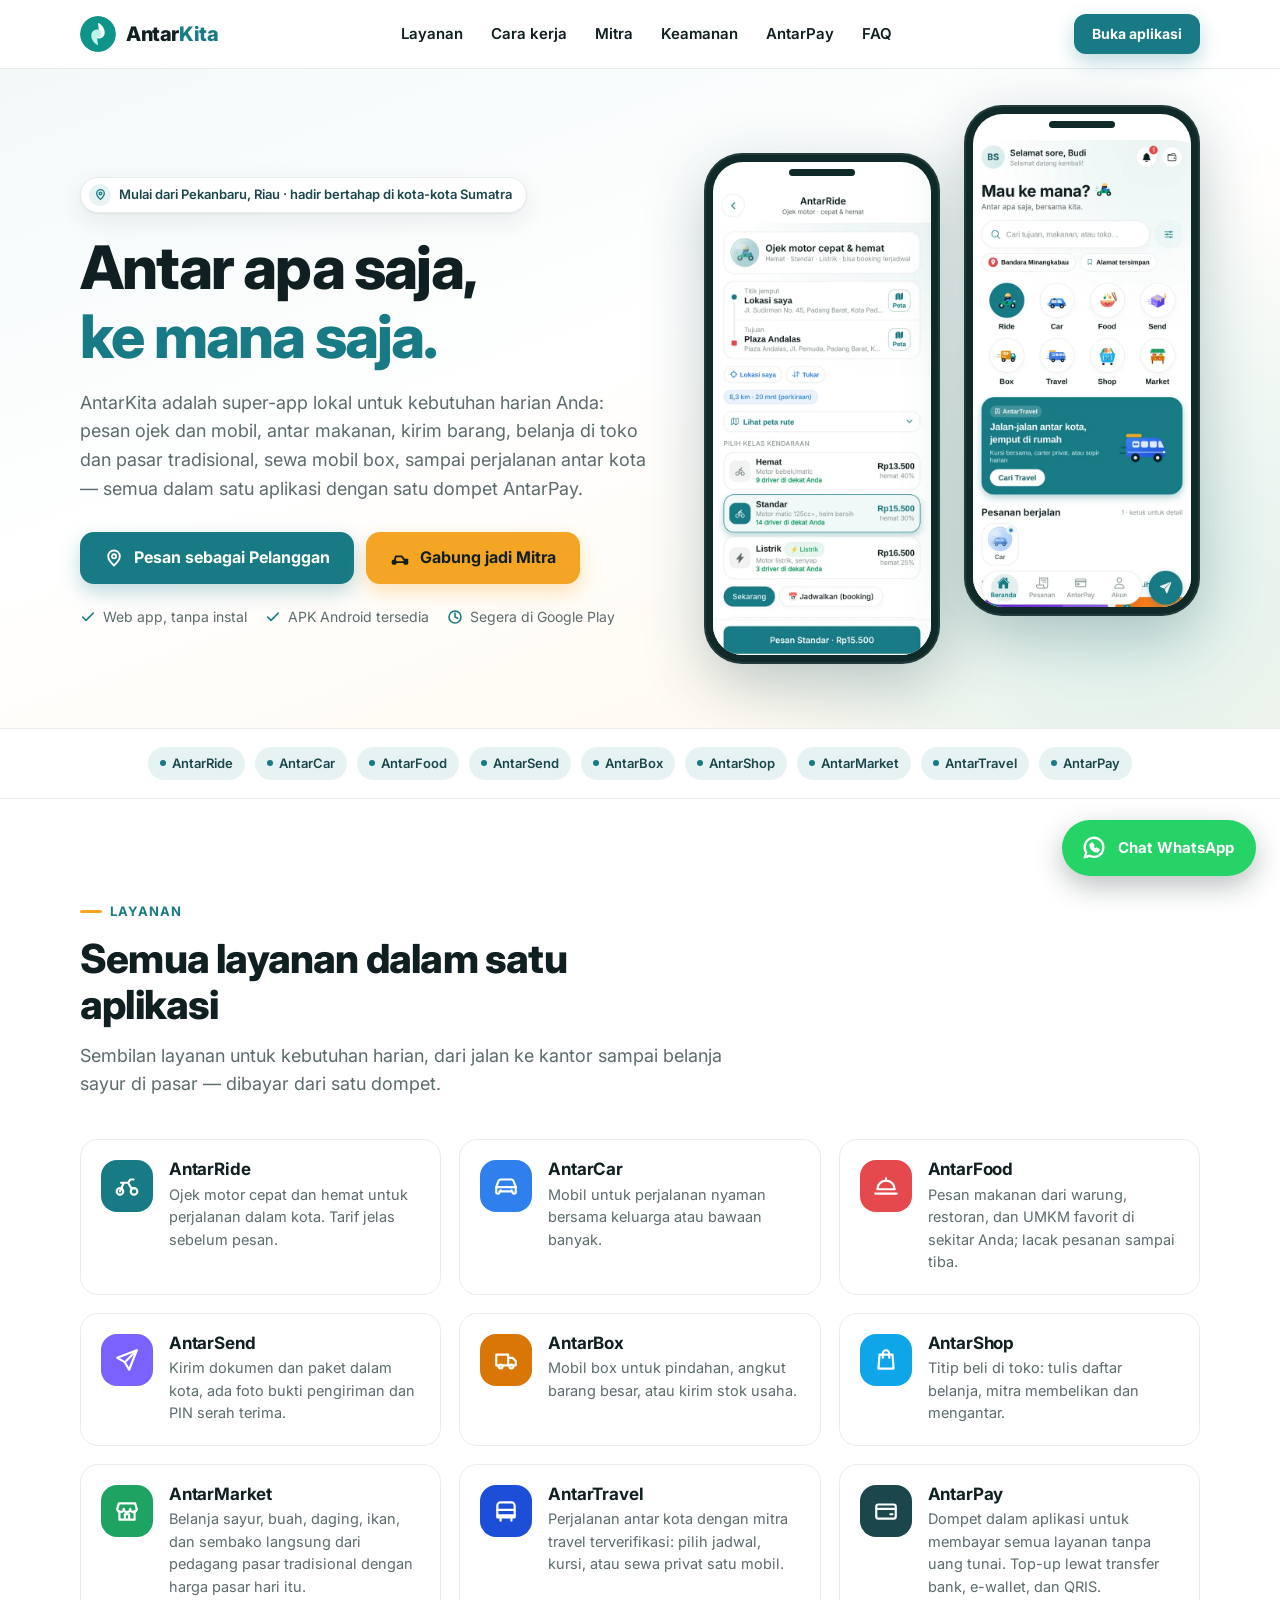
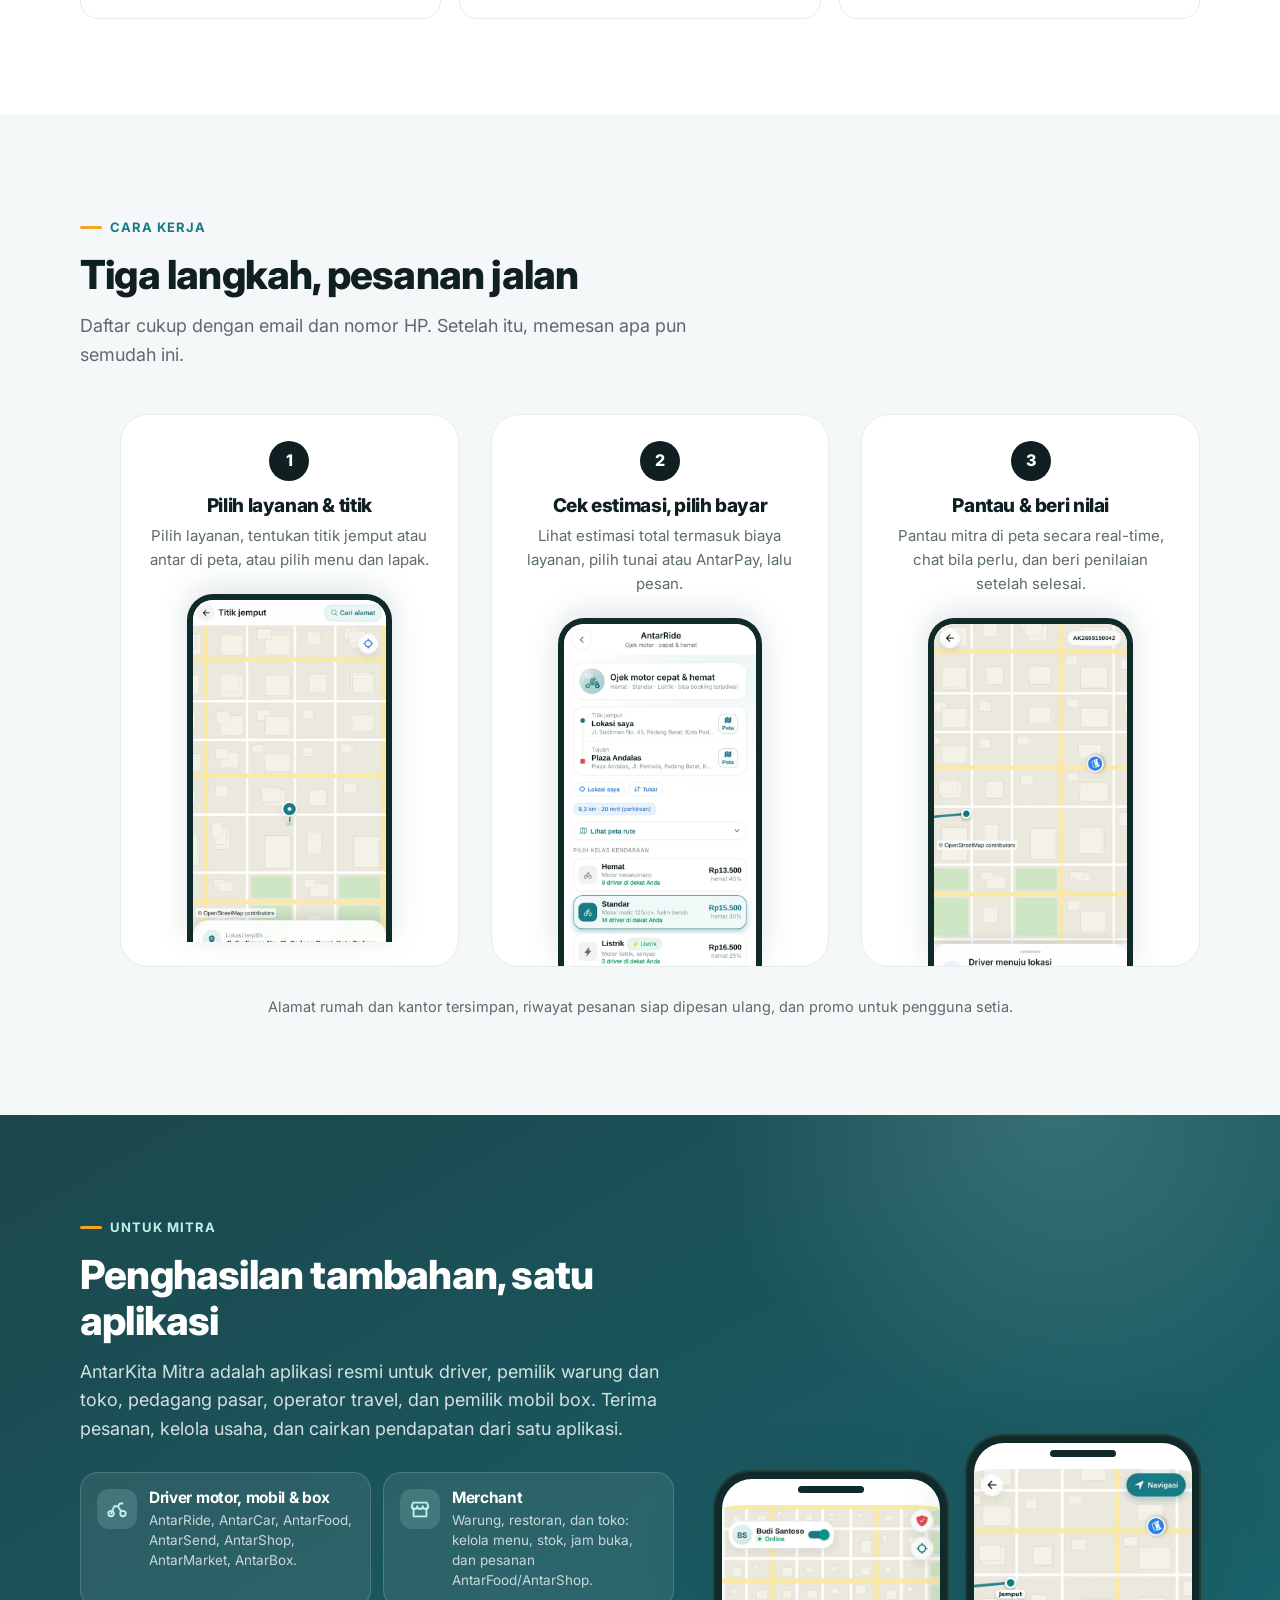
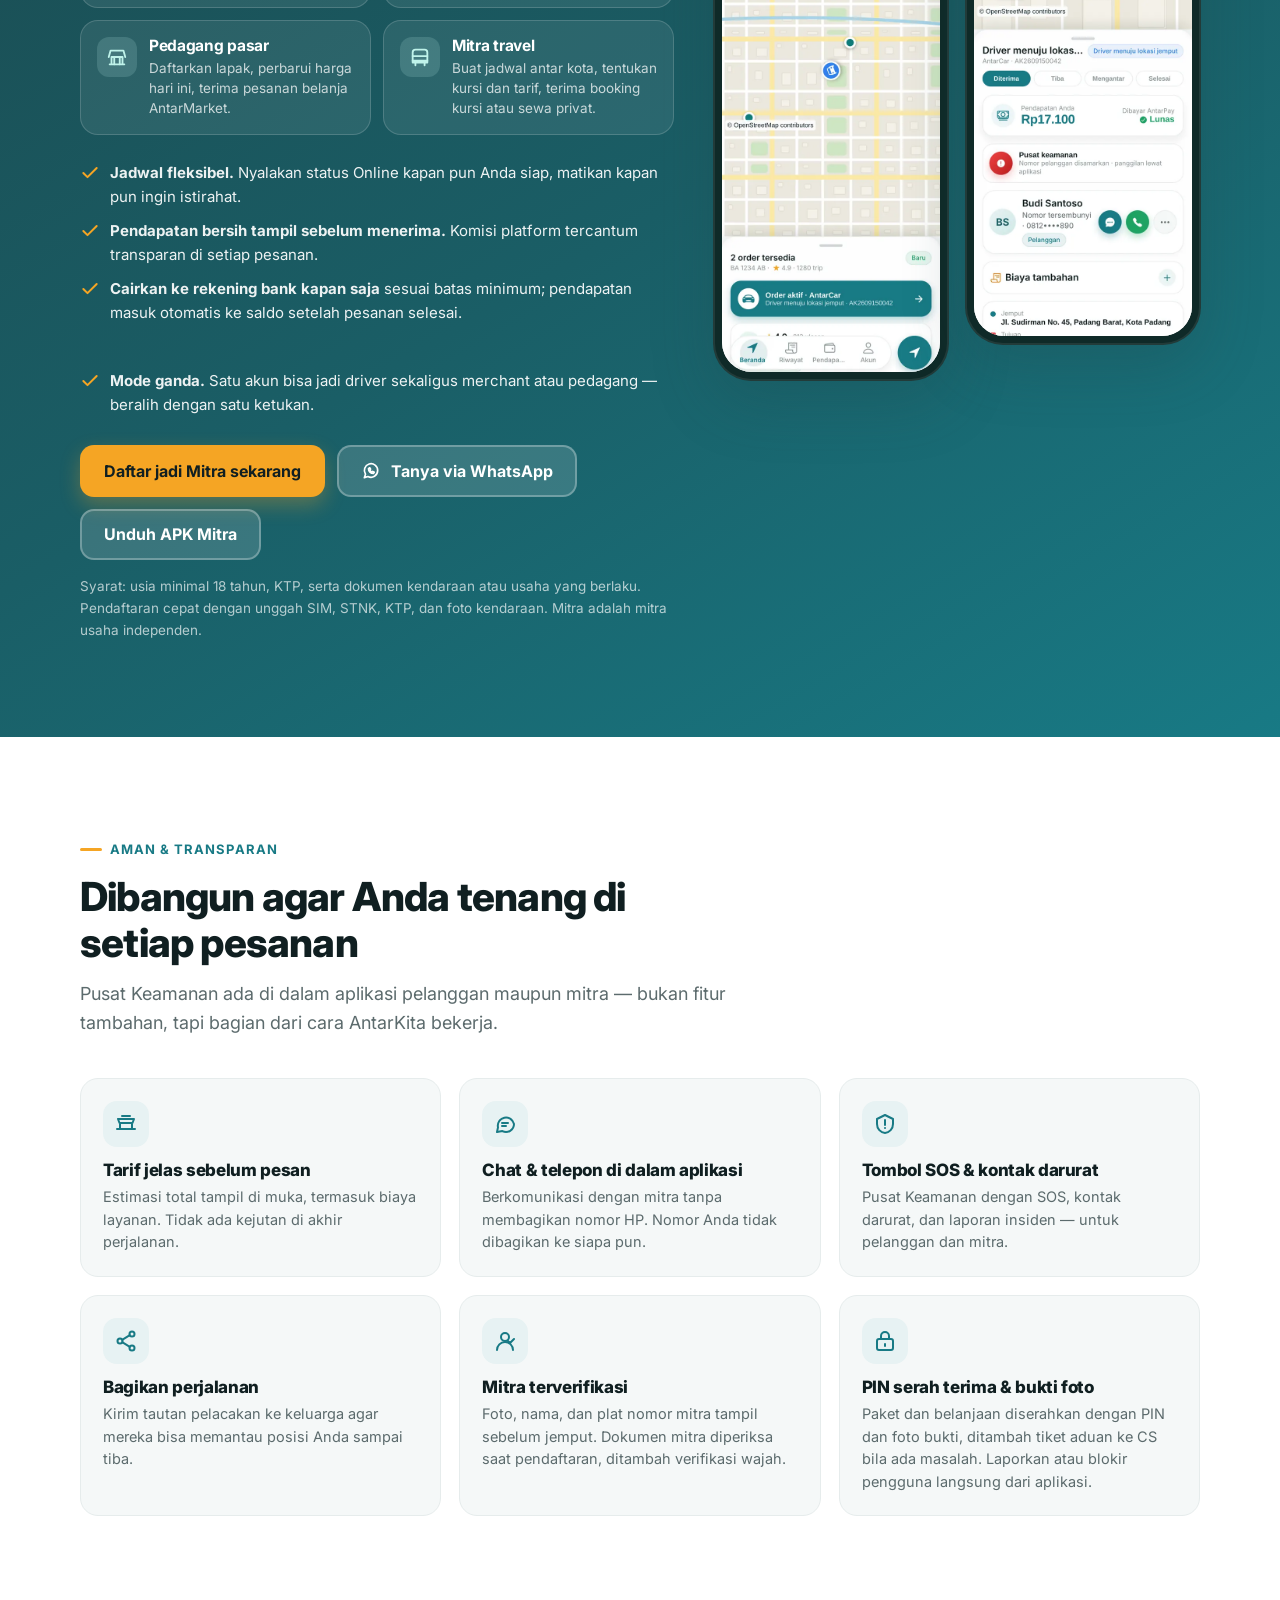
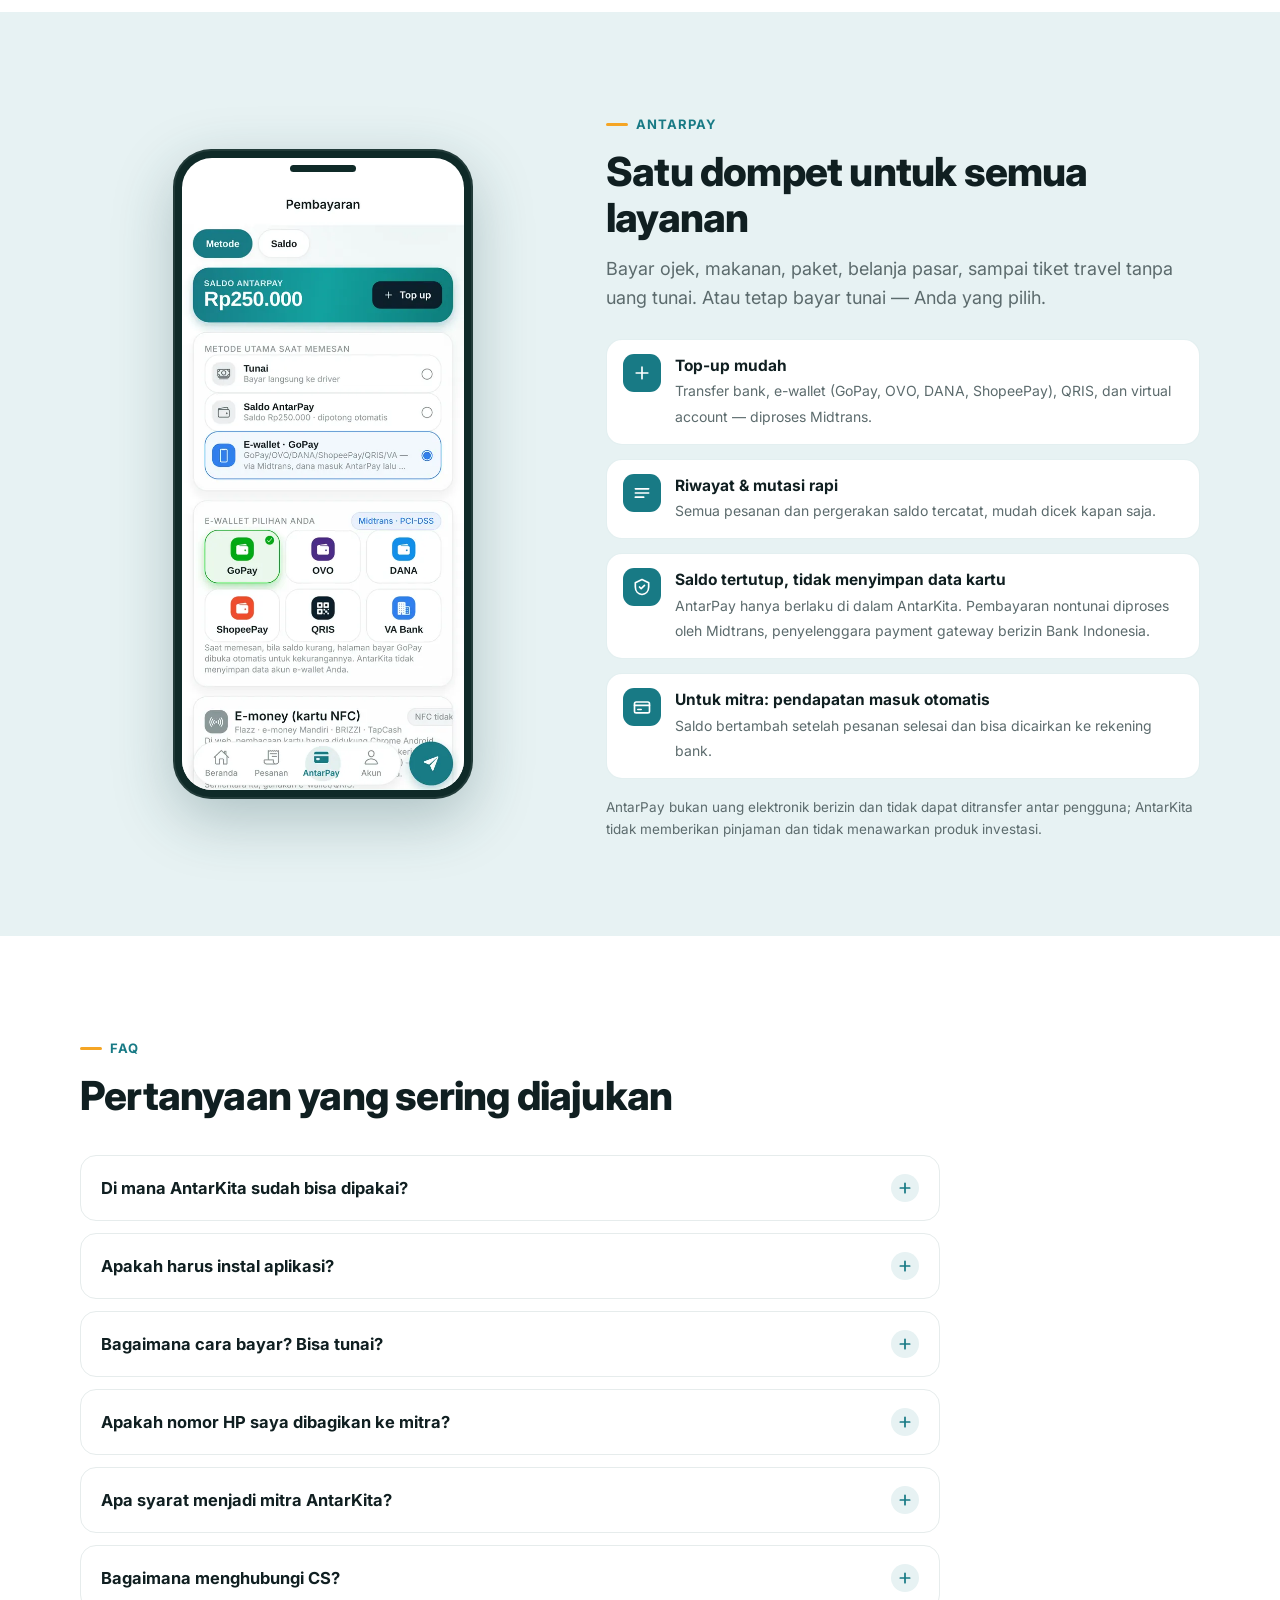
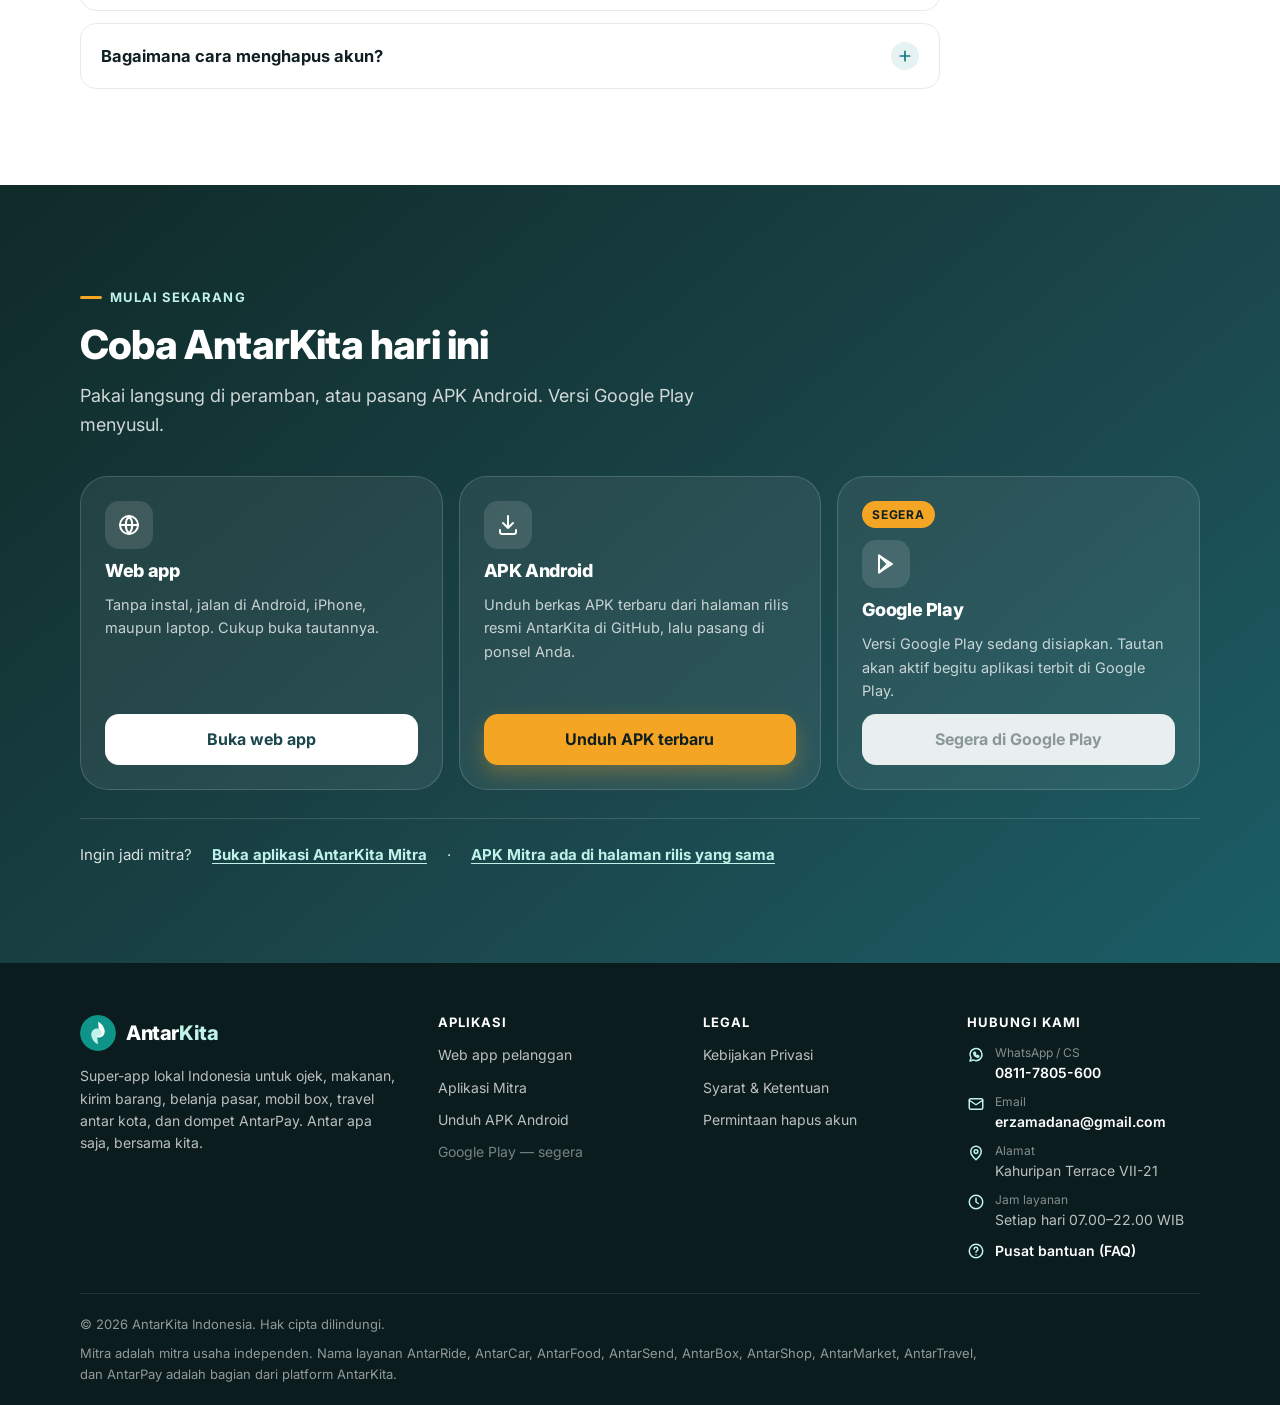
==== commit 5b1cb2e7: "landing: kontak WA 0811-7805-600, alamat usaha, FAB WhatsApp, JSON-LD contactPoint, title/descriptio" ====
--- a/index.html
+++ b/index.html
@@ -3,8 +3,8 @@
 <head>
 <meta charset="utf-8">
 <meta name="viewport" content="width=device-width, initial-scale=1, viewport-fit=cover">
-<title>AntarKita — Ojek, Makanan, Kirim Barang, Belanja Pasar &amp; Travel dalam Satu Aplikasi</title>
-<meta name="description" content="AntarKita adalah super-app lokal dari Pekanbaru, Riau: pesan ojek & mobil, antar makanan, kirim paket, belanja pasar, mobil box, travel antar kota, dan dompet AntarPay — semua dalam satu aplikasi dengan tarif transparan.">
+<title>AntarKita — Ojek, Makanan, Kirim &amp; Belanja dalam Satu Aplikasi</title>
+<meta name="description" content="AntarKita: super-app lokal untuk ojek, mobil, antar makanan, kirim barang, belanja pasar, mobil box &amp; travel antar kota — satu aplikasi, satu dompet AntarPay.">
 <link rel="canonical" href="https://antarkitaindonesia.com/">
 <meta name="theme-color" content="#187A85">
 <meta name="robots" content="index,follow">
@@ -16,14 +16,14 @@
 <meta property="og:site_name" content="AntarKita">
 <meta property="og:locale" content="id_ID">
 <meta property="og:url" content="https://antarkitaindonesia.com/">
-<meta property="og:title" content="AntarKita — Antar apa saja, ke mana saja">
+<meta property="og:title" content="AntarKita — Ojek, Makanan, Kirim &amp; Belanja dalam Satu Aplikasi">
 <meta property="og:description" content="Ojek, mobil, makanan, kirim barang, belanja pasar, mobil box, travel antar kota, dan AntarPay. Satu aplikasi, tarif transparan. Mulai dari Pekanbaru, Riau.">
 <meta property="og:image" content="https://antarkitaindonesia.com/assets/og-image.jpg">
 <meta property="og:image:width" content="1200">
 <meta property="og:image:height" content="630">
 <meta property="og:image:alt" content="Logo AntarKita dengan tagline Antar apa saja, ke mana saja">
 <meta name="twitter:card" content="summary_large_image">
-<meta name="twitter:title" content="AntarKita — Antar apa saja, ke mana saja">
+<meta name="twitter:title" content="AntarKita — Ojek, Makanan, Kirim &amp; Belanja dalam Satu Aplikasi">
 <meta name="twitter:description" content="Super-app lokal: ojek, makanan, kirim barang, belanja pasar, travel antar kota & AntarPay dalam satu aplikasi.">
 <meta name="twitter:image" content="https://antarkitaindonesia.com/assets/og-image.jpg">
 
@@ -45,9 +45,18 @@
       "url": "https://antarkitaindonesia.com/",
       "logo": "https://antarkitaindonesia.com/assets/apple-touch-icon.png",
       "email": "erzamadana@gmail.com",
+      "telephone": "+62-811-7805-600",
       "founder": { "@type": "Person", "name": "Erza Pradipta Madana" },
       "areaServed": { "@type": "Place", "name": "Pekanbaru, Riau, Indonesia" },
-      "contactPoint": { "@type": "ContactPoint", "contactType": "customer support", "email": "erzamadana@gmail.com", "availableLanguage": "id" }
+      "address": { "@type": "PostalAddress", "streetAddress": "Kahuripan Terrace VII-21", "addressCountry": "ID" },
+      "contactPoint": {
+        "@type": "ContactPoint",
+        "contactType": "customer service",
+        "telephone": "+62-811-7805-600",
+        "email": "erzamadana@gmail.com",
+        "url": "https://wa.me/628117805600",
+        "availableLanguage": "id"
+      }
     },
     {
       "@type": "MobileApplication",
@@ -309,7 +318,27 @@
 footer a{color:rgba(255,255,255,.72)}
 footer a:hover{color:#fff}
 .foot-about p{margin-top:14px;max-width:38ch;line-height:1.6}
+.foot-contact li{display:flex;gap:10px;align-items:flex-start;line-height:1.5}
+.foot-contact svg{flex:none;width:18px;height:18px;margin-top:2px;color:var(--mint-bright)}
+.foot-contact a{font-weight:600;color:#fff}
+.foot-contact .lbl{display:block;font-size:12px;color:rgba(255,255,255,.5)}
+.foot-contact address{font-style:normal}
 .foot-bottom{border-top:1px solid rgba(255,255,255,.1);padding-block:20px;display:flex;flex-wrap:wrap;gap:8px 24px;justify-content:space-between;font-size:13px;color:rgba(255,255,255,.55)}
+/* Ruang ekstra di bawah footer agar tombol WA mengambang tidak menutupi teks hak cipta di akhir halaman */
+.foot-bottom{padding-bottom:calc(20px + 64px + env(safe-area-inset-bottom,0px))}
+@media (min-width:900px){.foot-bottom{padding-bottom:20px;padding-right:200px}}
+
+/* ===== Tombol WhatsApp mengambang ===== */
+.wa-fab{position:fixed;right:16px;bottom:calc(16px + env(safe-area-inset-bottom,0px));z-index:90;display:inline-flex;align-items:center;justify-content:center;gap:10px;min-width:56px;height:56px;padding:0 14px;border-radius:999px;background:#25D366;color:#fff;font-weight:700;font-size:15px;box-shadow:0 10px 28px rgba(16,31,33,.28);text-decoration:none!important;transition:transform .15s ease,box-shadow .15s ease}
+.wa-fab:hover{transform:translateY(-2px);box-shadow:0 14px 32px rgba(16,31,33,.32);background:#1EBE5A;color:#fff}
+.wa-fab svg{width:28px;height:28px;flex:none}
+.wa-fab span{display:none}
+@media (min-width:900px){
+  .wa-fab{right:24px;bottom:24px;padding:0 22px 0 18px}
+  .wa-fab span{display:inline}
+}
+@media (prefers-reduced-motion:reduce){.wa-fab,.wa-fab:hover{transition:none;transform:none}}
+@media print{.wa-fab{display:none}}
 
 /* ===== Animasi reveal ===== */
 .rv{opacity:0;transform:translateY(16px);transition:opacity .6s ease,transform .6s ease}
@@ -510,6 +539,10 @@
       </ul>
       <div class="mitra-cta rv">
         <a class="btn btn-accent" href="https://apps.antarkitaindonesia.com/mitra/" rel="noopener">Daftar jadi Mitra sekarang</a>
+        <a class="btn btn-ghost-light" href="https://wa.me/628117805600?text=Halo%20AntarKita%2C%20saya%20ingin%20daftar%20jadi%20mitra" target="_blank" rel="noopener">
+          <svg viewBox="0 0 24 24" fill="none" stroke="currentColor" stroke-width="2" stroke-linecap="round" stroke-linejoin="round" aria-hidden="true"><path d="M20 11.5a8 8 0 0 1-11.7 7.1L4 20l1.4-4.2A8 8 0 1 1 20 11.5z"/><path d="M9 9.2c0 3.2 2.6 5.8 5.8 5.8l1.1-1.5-1.8-1-.9.8a4.2 4.2 0 0 1-2.5-2.5l.8-.9-1-1.8z"/></svg>
+          Tanya via WhatsApp
+        </a>
         <a class="btn btn-ghost-light" href="https://github.com/erzamadana-ui/antarkita/releases/latest" rel="noopener">Unduh APK Mitra</a>
       </div>
       <p class="mitra-req rv">Syarat: usia minimal 18 tahun, KTP, serta dokumen kendaraan atau usaha yang berlaku. Pendaftaran cepat dengan unggah SIM, STNK, KTP, dan foto kendaraan. Mitra adalah mitra usaha independen.</p>
@@ -629,8 +662,13 @@
         <p>Usia minimal 18 tahun, KTP, dan dokumen kendaraan atau usaha yang berlaku (SIM, STNK, foto kendaraan untuk driver; NPWP, izin usaha, atau sertifikat halal opsional untuk merchant). Daftar lewat aplikasi <a href="https://apps.antarkitaindonesia.com/mitra/" rel="noopener">AntarKita Mitra</a>; dokumen lengkap diverifikasi otomatis.</p>
       </details>
       <details class="rv">
-        <summary>Bagaimana cara menghapus akun atau menghubungi bantuan?<span class="pm" aria-hidden="true"><svg viewBox="0 0 24 24" fill="none" stroke="currentColor" stroke-width="2.6" stroke-linecap="round"><path d="M12 5v14M5 12h14"/></svg></span></summary>
-        <p>Akun bisa dihapus dari menu <strong>Akun → Lainnya → Hapus akun</strong> di aplikasi, atau lewat halaman <a href="https://apps.antarkitaindonesia.com/hapus-akun/" rel="noopener">permintaan hapus akun</a>. Untuk bantuan, buat tiket aduan di aplikasi atau kirim email ke <a href="mailto:erzamadana@gmail.com">erzamadana@gmail.com</a>.</p>
+        <summary>Bagaimana menghubungi CS?<span class="pm" aria-hidden="true"><svg viewBox="0 0 24 24" fill="none" stroke="currentColor" stroke-width="2.6" stroke-linecap="round"><path d="M12 5v14M5 12h14"/></svg></span></summary>
+        <!-- [ASUMSI] Jam layanan CS "Setiap hari 07.00–22.00 WIB" belum dikonfirmasi pemilik; ganti bila berbeda. -->
+        <p>Tiga jalur: <strong>WhatsApp</strong> ke <a href="https://wa.me/628117805600?text=Halo%20AntarKita" target="_blank" rel="noopener">0811-7805-600</a> (setiap hari 07.00–22.00 WIB), <strong>email</strong> ke <a href="mailto:erzamadana@gmail.com">erzamadana@gmail.com</a>, atau buat <strong>tiket aduan di aplikasi</strong> lewat menu Bantuan agar riwayat pesanan Anda langsung terlampir.</p>
+      </details>
+      <details class="rv">
+        <summary>Bagaimana cara menghapus akun?<span class="pm" aria-hidden="true"><svg viewBox="0 0 24 24" fill="none" stroke="currentColor" stroke-width="2.6" stroke-linecap="round"><path d="M12 5v14M5 12h14"/></svg></span></summary>
+        <p>Akun bisa dihapus dari menu <strong>Akun → Lainnya → Hapus akun</strong> di aplikasi, atau lewat halaman <a href="https://apps.antarkitaindonesia.com/hapus-akun/" rel="noopener">permintaan hapus akun</a>. Bila ada kendala, hubungi CS lewat WhatsApp, email, atau tiket aduan di aplikasi.</p>
       </details>
     </div>
   </div>
@@ -705,11 +743,30 @@
         </ul>
       </div>
       <div>
-        <h4>Kontak</h4>
-        <ul>
-          <li><a href="mailto:erzamadana@gmail.com">erzamadana@gmail.com</a></li>
-          <li>Pekanbaru, Riau, Indonesia</li>
-          <li><a href="#faq">Pusat bantuan (FAQ)</a></li>
+        <h4>Hubungi kami</h4>
+        <ul class="foot-contact">
+          <li>
+            <svg viewBox="0 0 24 24" fill="none" stroke="currentColor" stroke-width="2" stroke-linecap="round" stroke-linejoin="round" aria-hidden="true"><path d="M20 11.5a8 8 0 0 1-11.7 7.1L4 20l1.4-4.2A8 8 0 1 1 20 11.5z"/><path d="M9 9.2c0 3.2 2.6 5.8 5.8 5.8l1.1-1.5-1.8-1-.9.8a4.2 4.2 0 0 1-2.5-2.5l.8-.9-1-1.8z"/></svg>
+            <span><span class="lbl">WhatsApp / CS</span><a href="https://wa.me/628117805600?text=Halo%20AntarKita" target="_blank" rel="noopener">0811-7805-600</a></span>
+          </li>
+          <li>
+            <svg viewBox="0 0 24 24" fill="none" stroke="currentColor" stroke-width="2" stroke-linecap="round" stroke-linejoin="round" aria-hidden="true"><rect x="3" y="5" width="18" height="14" rx="2"/><path d="m3 7 9 6 9-6"/></svg>
+            <span><span class="lbl">Email</span><a href="mailto:erzamadana@gmail.com">erzamadana@gmail.com</a></span>
+          </li>
+          <li>
+            <svg viewBox="0 0 24 24" fill="none" stroke="currentColor" stroke-width="2" stroke-linecap="round" stroke-linejoin="round" aria-hidden="true"><path d="M12 21s7-6.2 7-11a7 7 0 1 0-14 0c0 4.8 7 11 7 11z"/><circle cx="12" cy="10" r="2.5"/></svg>
+            <!-- [ASUMSI] kota belum dikonfirmasi pemilik — alamat ditampilkan persis seperti yang diberikan, tanpa kota/kode pos. -->
+            <span><span class="lbl">Alamat</span><address>Kahuripan Terrace VII-21</address></span>
+          </li>
+          <li>
+            <svg viewBox="0 0 24 24" fill="none" stroke="currentColor" stroke-width="2" stroke-linecap="round" stroke-linejoin="round" aria-hidden="true"><circle cx="12" cy="12" r="9"/><path d="M12 7v5l3 2"/></svg>
+            <!-- [ASUMSI] Jam layanan "Setiap hari 07.00–22.00 WIB" belum dikonfirmasi pemilik; ganti bila berbeda. -->
+            <span><span class="lbl">Jam layanan</span>Setiap hari 07.00–22.00 WIB</span>
+          </li>
+          <li>
+            <svg viewBox="0 0 24 24" fill="none" stroke="currentColor" stroke-width="2" stroke-linecap="round" stroke-linejoin="round" aria-hidden="true"><circle cx="12" cy="12" r="9"/><path d="M9.5 9.5a2.5 2.5 0 1 1 3.5 2.3c-.7.3-1 .9-1 1.7M12 17h.01"/></svg>
+            <span><a href="#faq">Pusat bantuan (FAQ)</a></span>
+          </li>
         </ul>
       </div>
     </div>
@@ -719,6 +776,12 @@
     </div>
   </div>
 </footer>
+
+<!-- Tombol WhatsApp mengambang (CS resmi 0811-7805-600) -->
+<a class="wa-fab" href="https://wa.me/628117805600?text=Halo%20AntarKita" target="_blank" rel="noopener" aria-label="Chat CS AntarKita di WhatsApp">
+  <svg viewBox="0 0 24 24" fill="none" stroke="currentColor" stroke-width="2" stroke-linecap="round" stroke-linejoin="round" aria-hidden="true"><path d="M20 11.5a8 8 0 0 1-11.7 7.1L4 20l1.4-4.2A8 8 0 1 1 20 11.5z"/><path d="M9 9.2c0 3.2 2.6 5.8 5.8 5.8l1.1-1.5-1.8-1-.9.8a4.2 4.2 0 0 1-2.5-2.5l.8-.9-1-1.8z"/></svg>
+  <span aria-hidden="true">Chat WhatsApp</span>
+</a>
 
 <script>
 (function(){
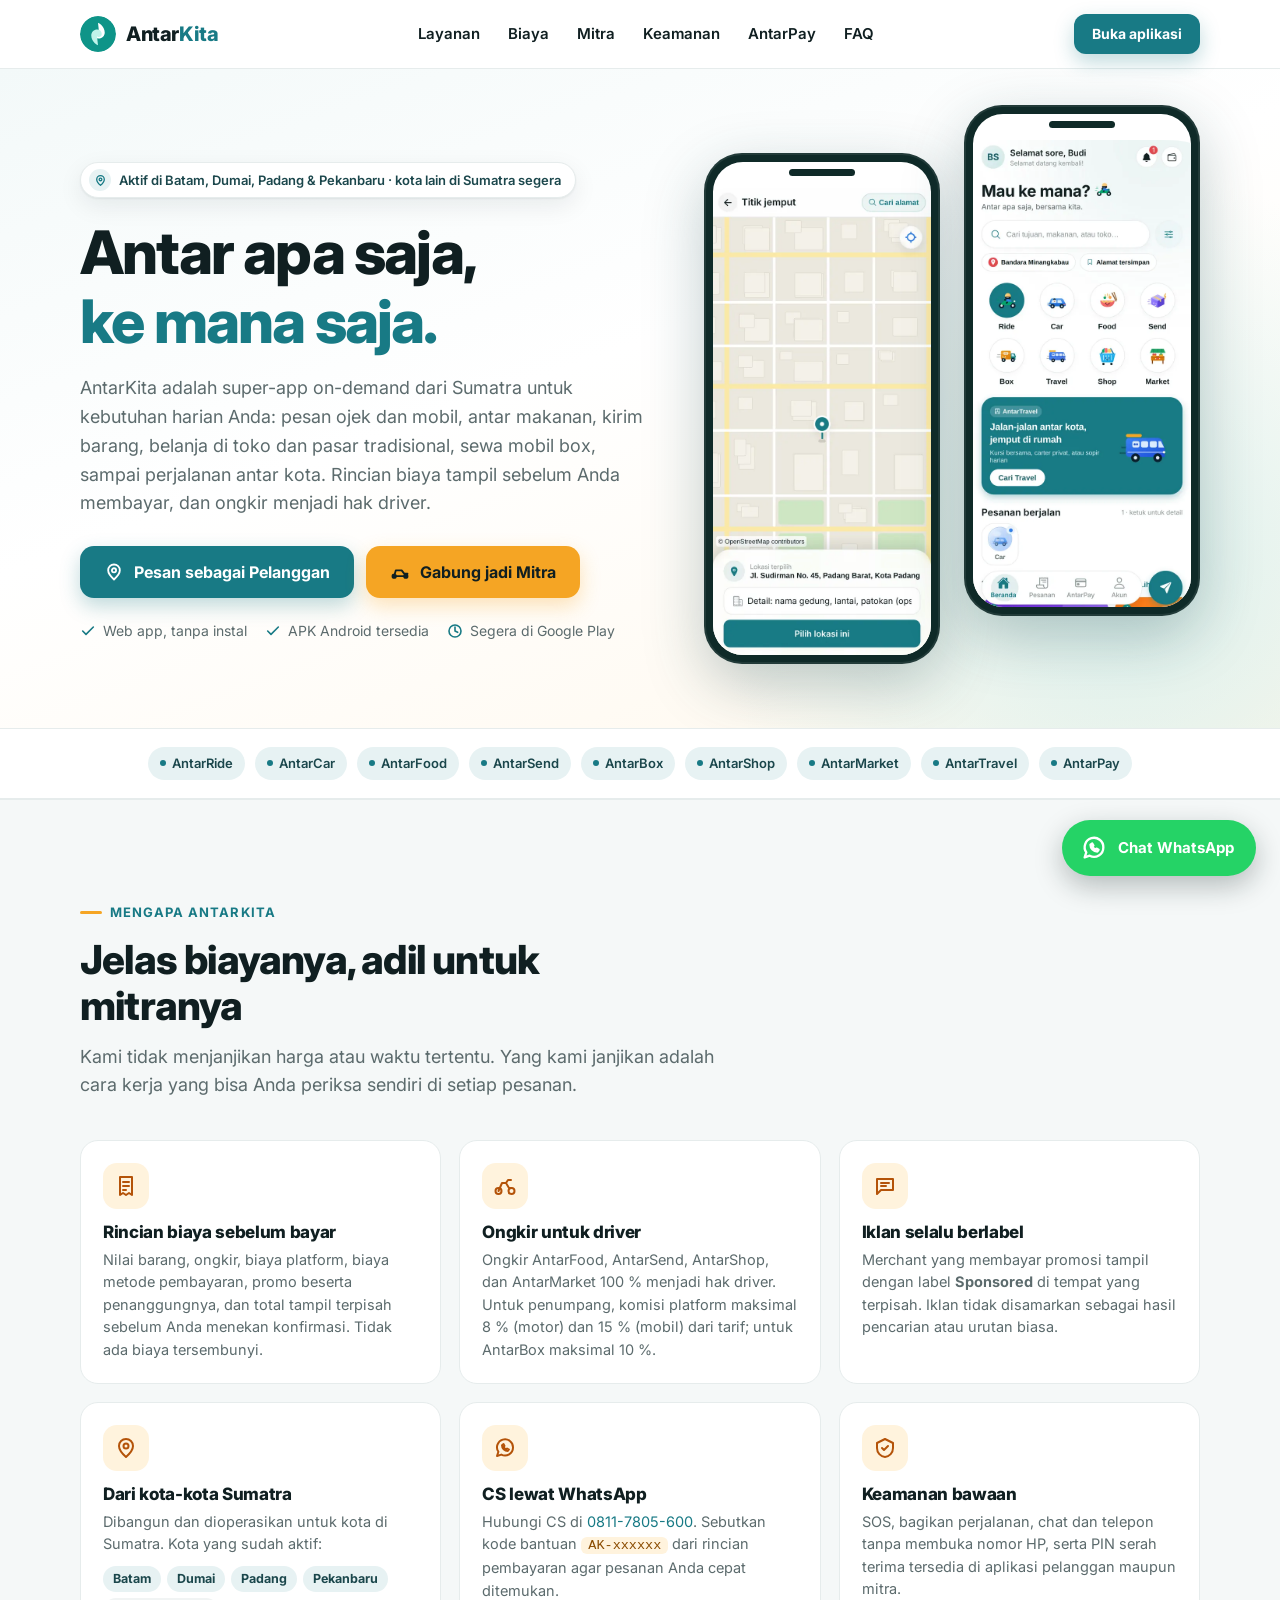
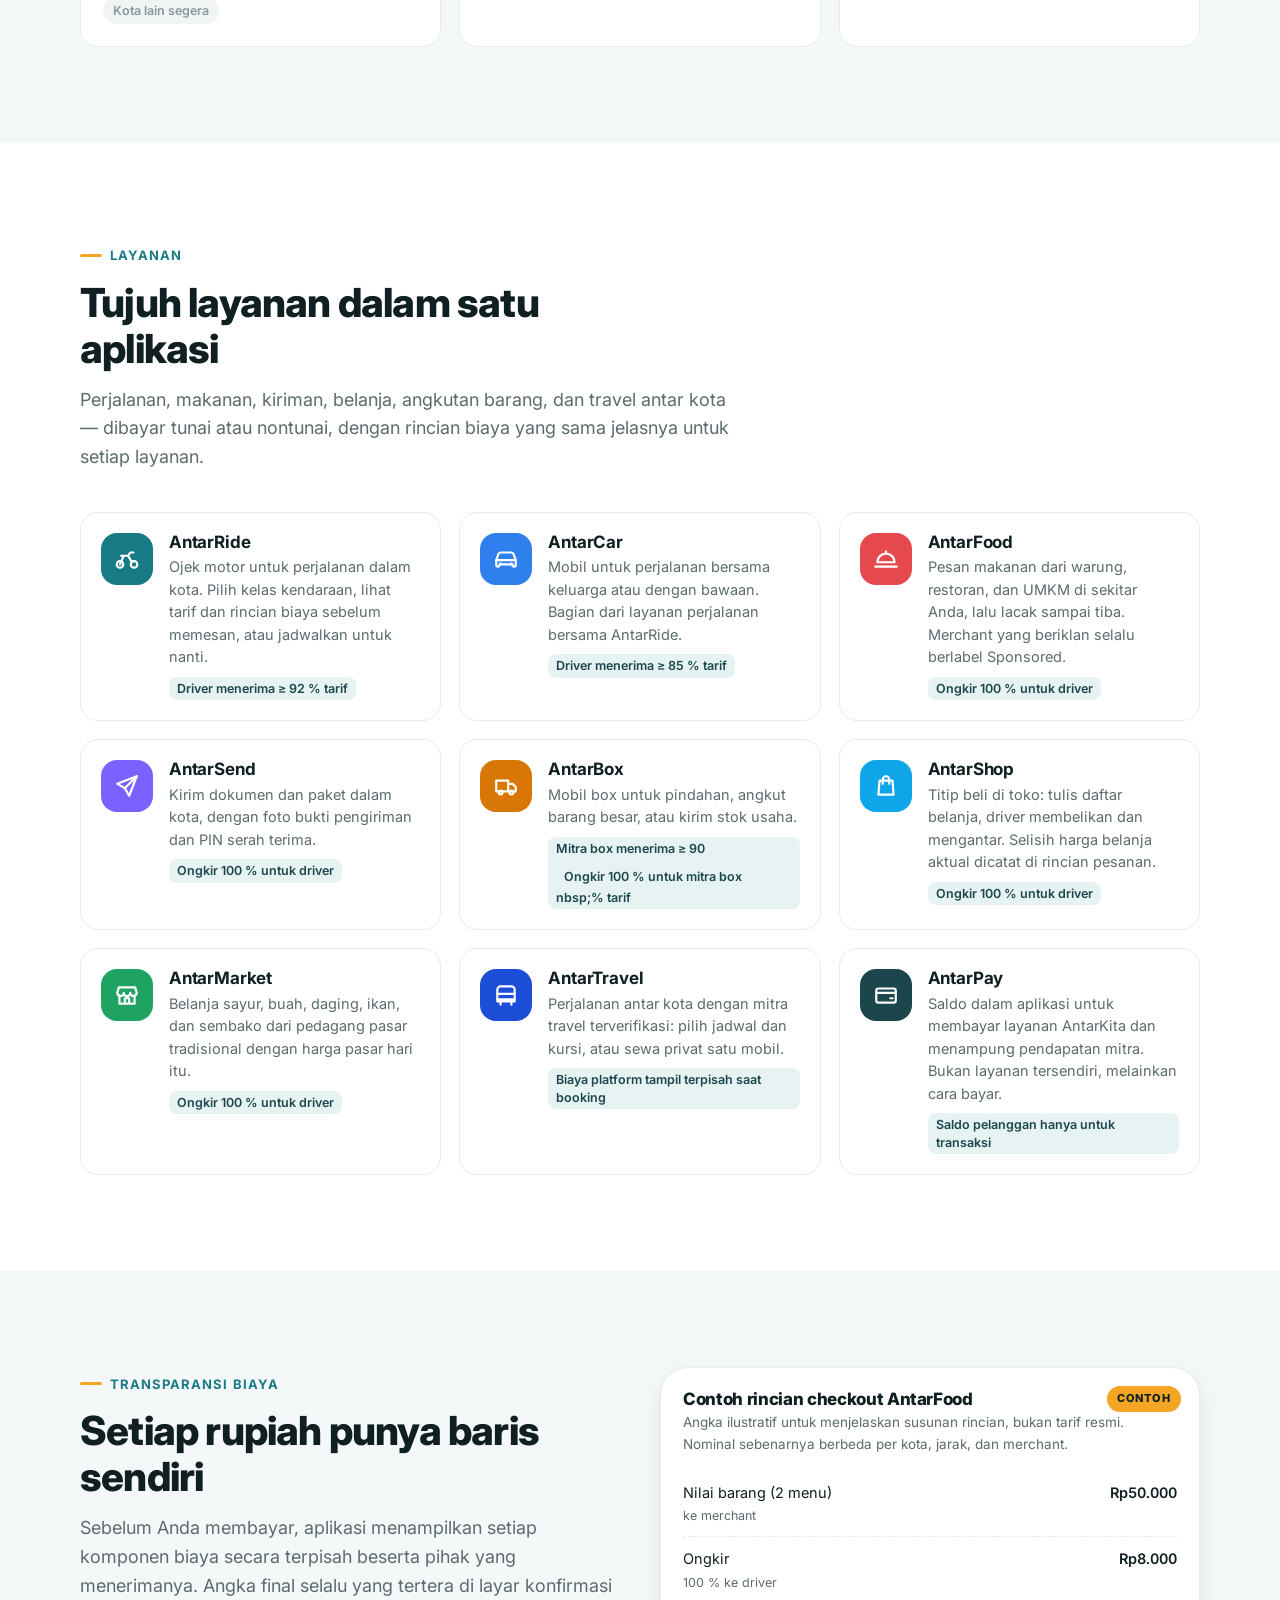
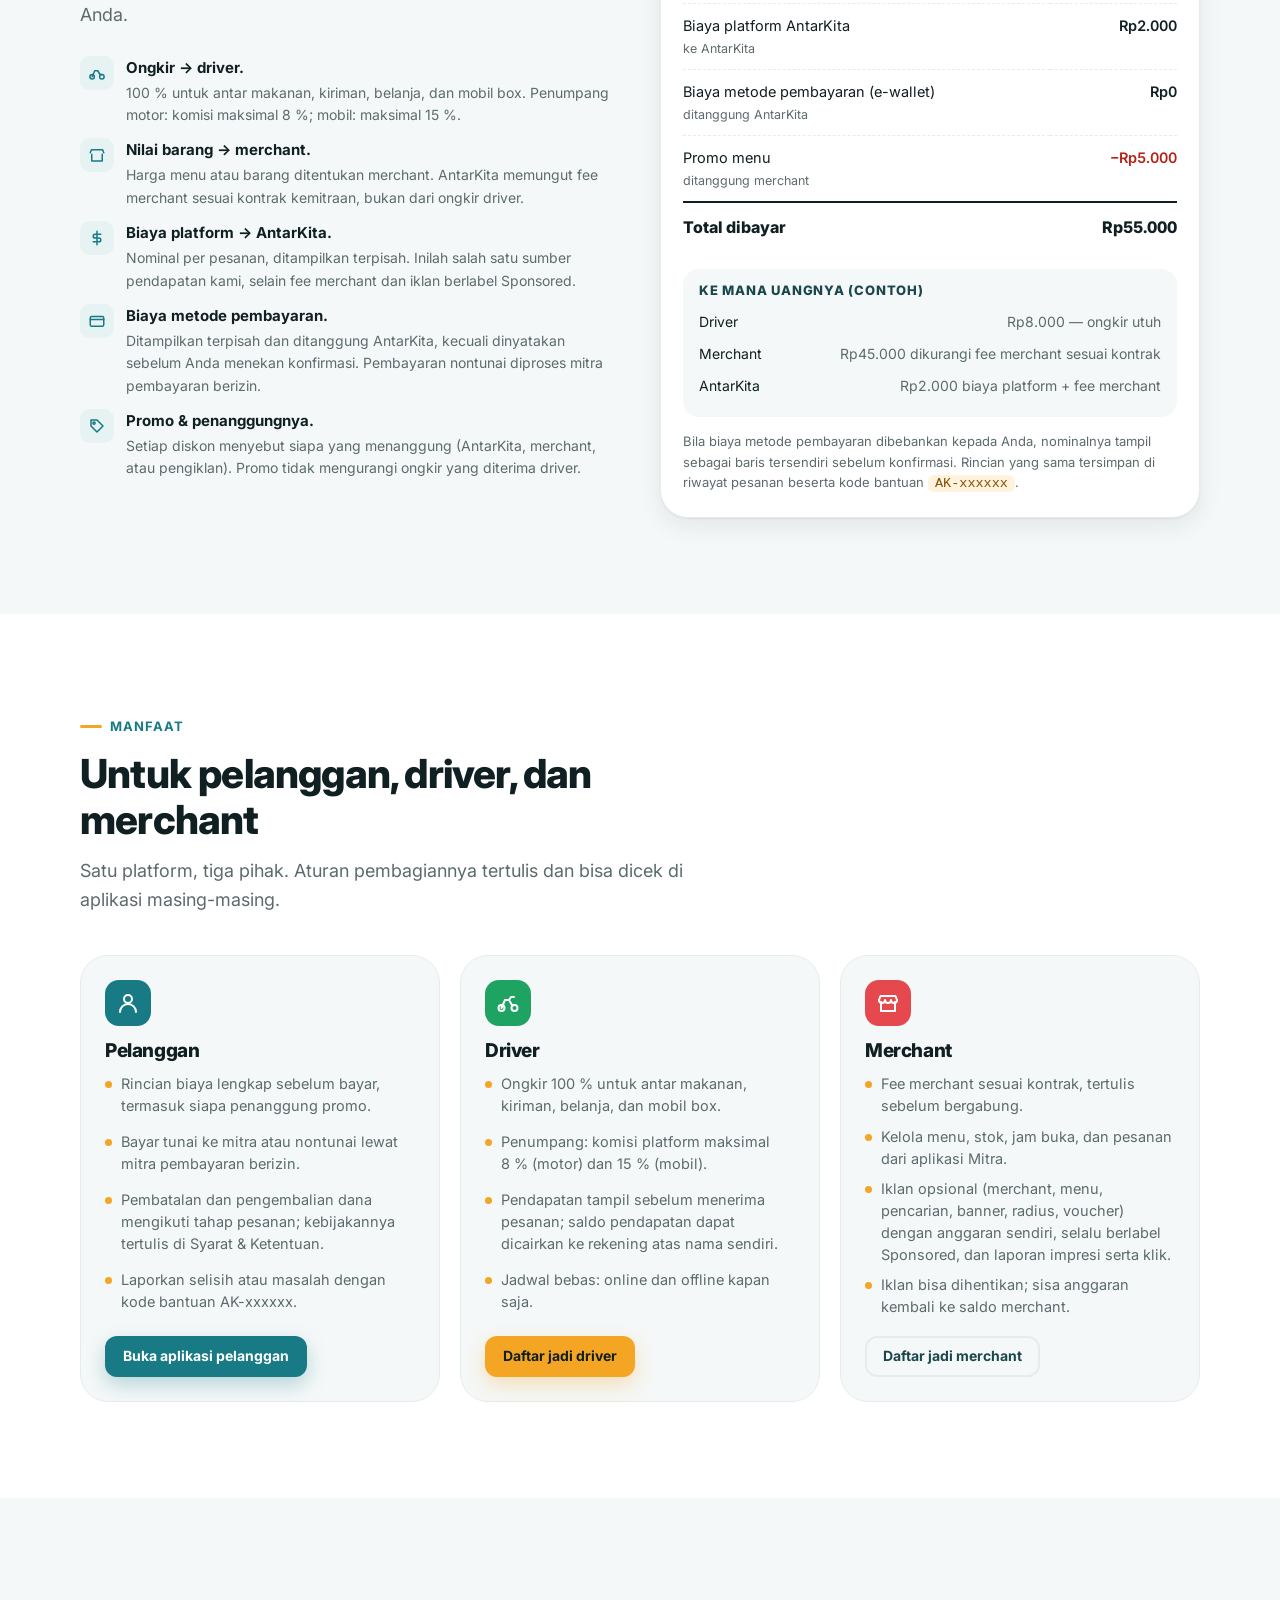
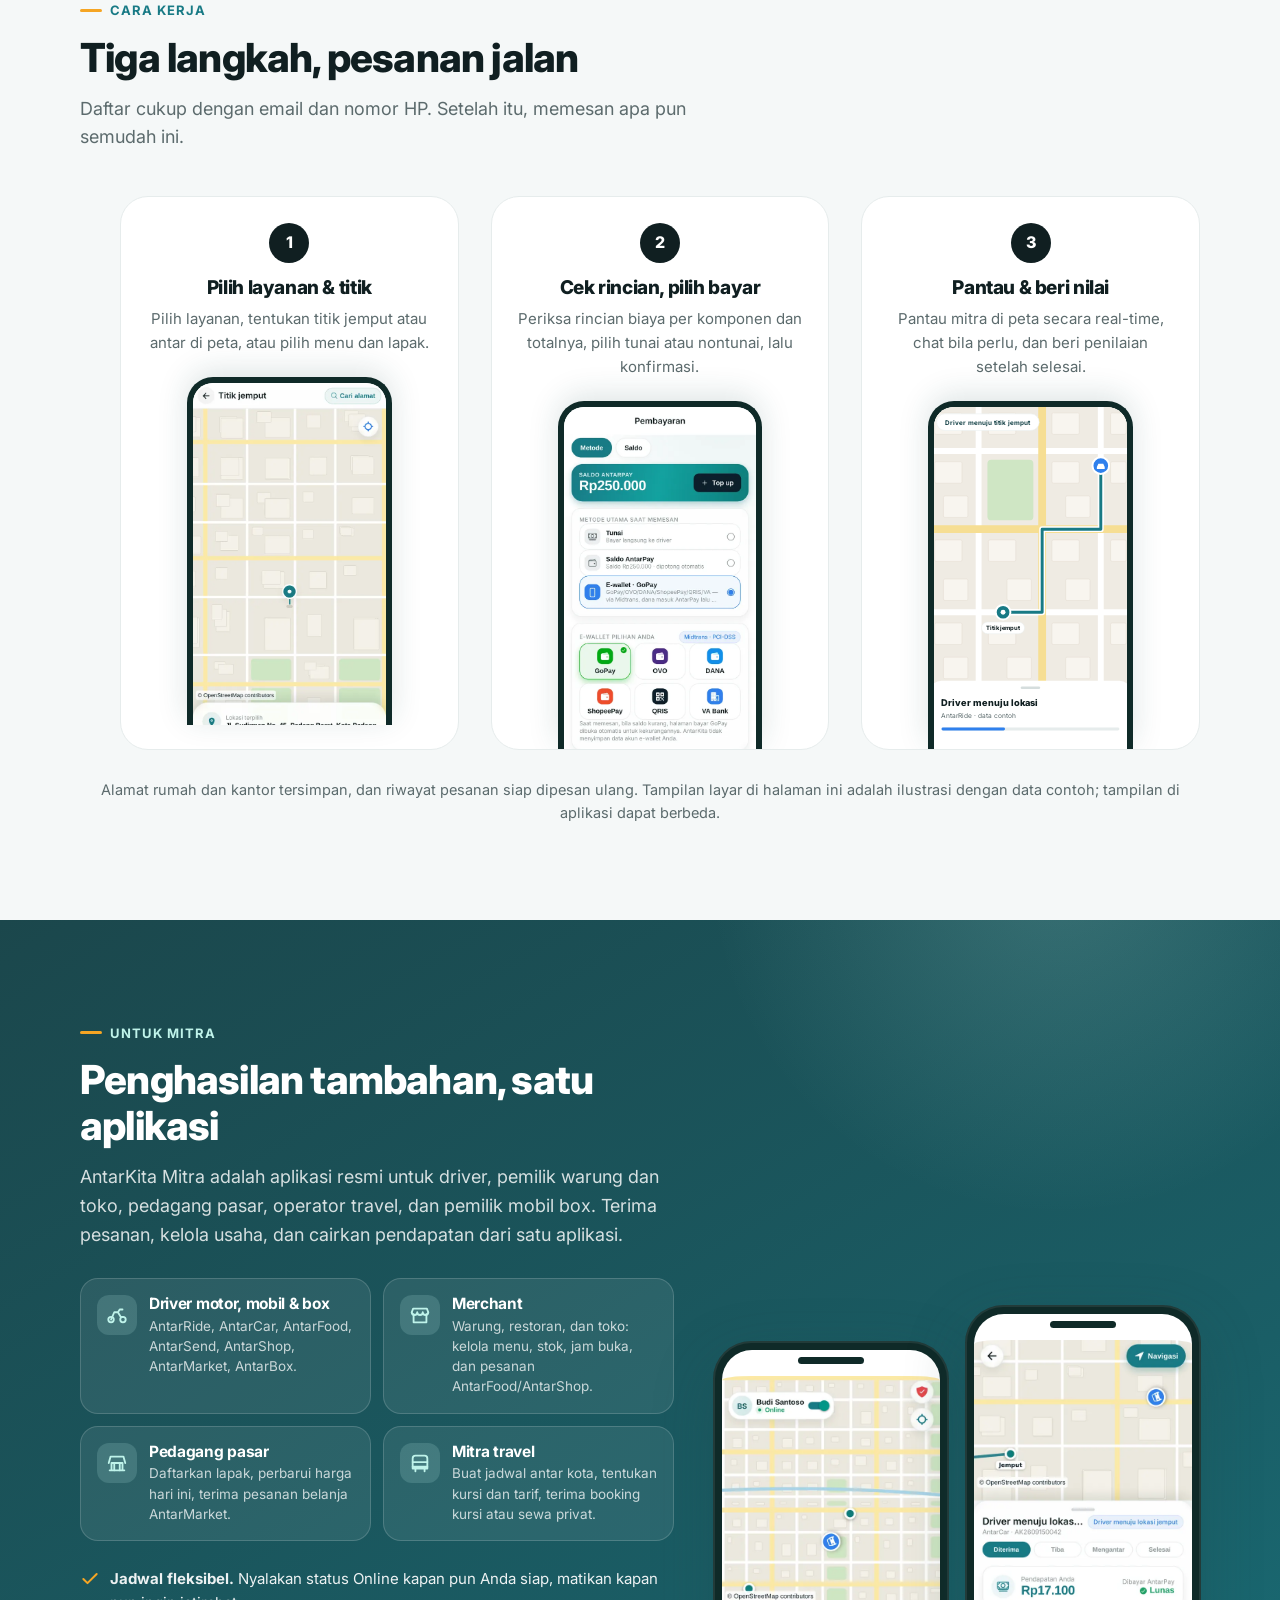
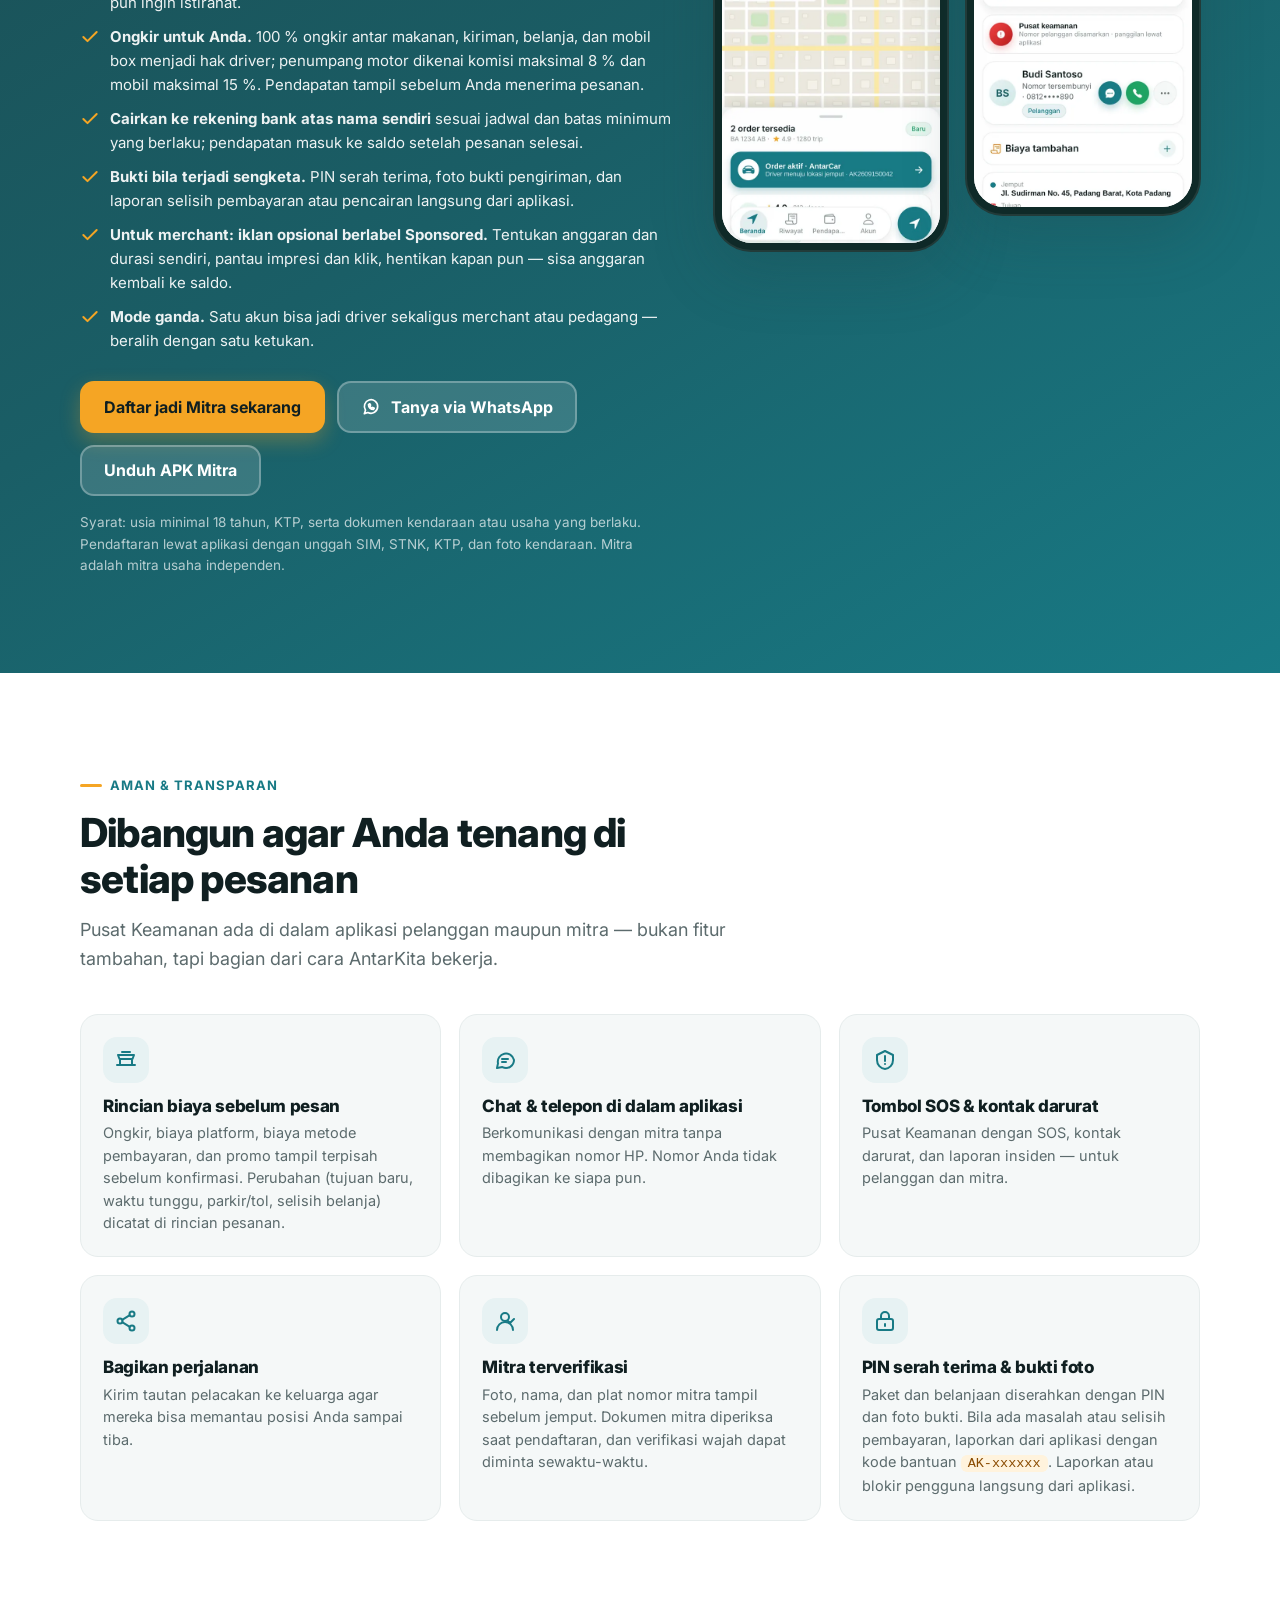
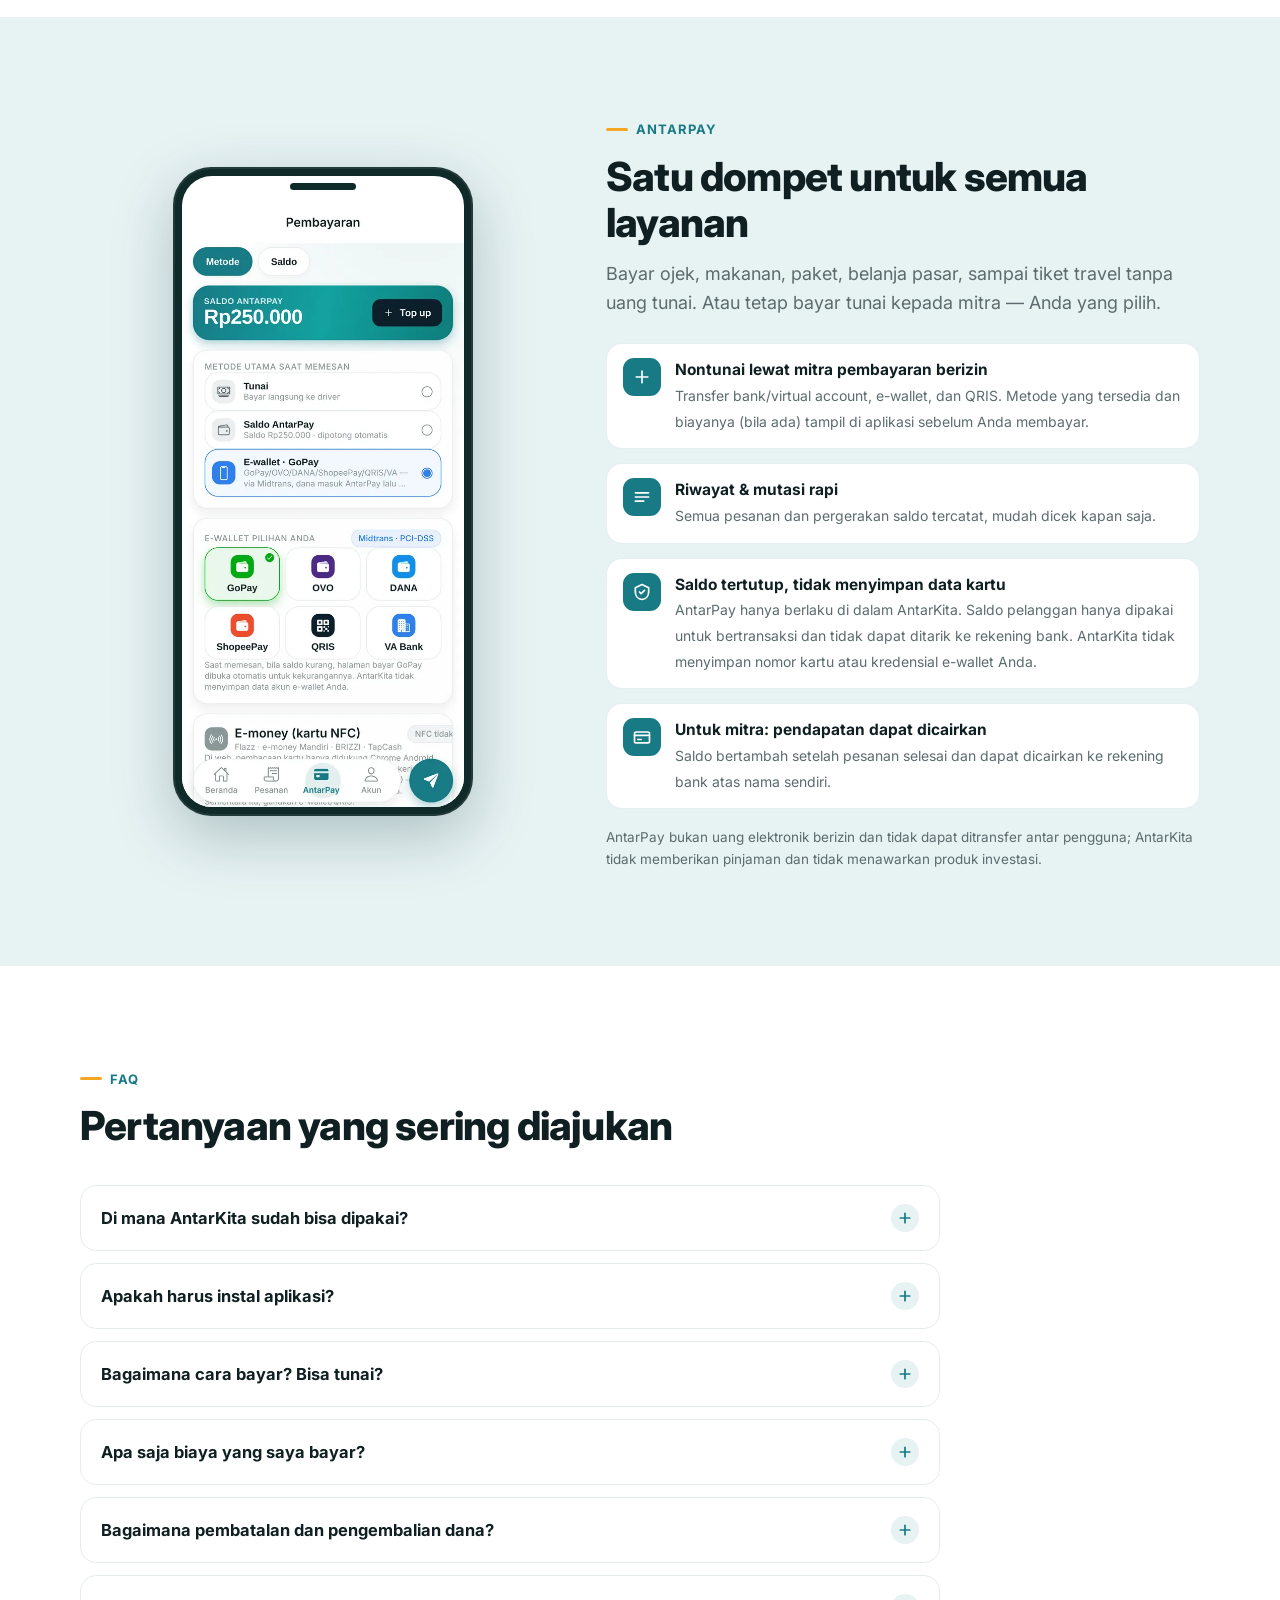
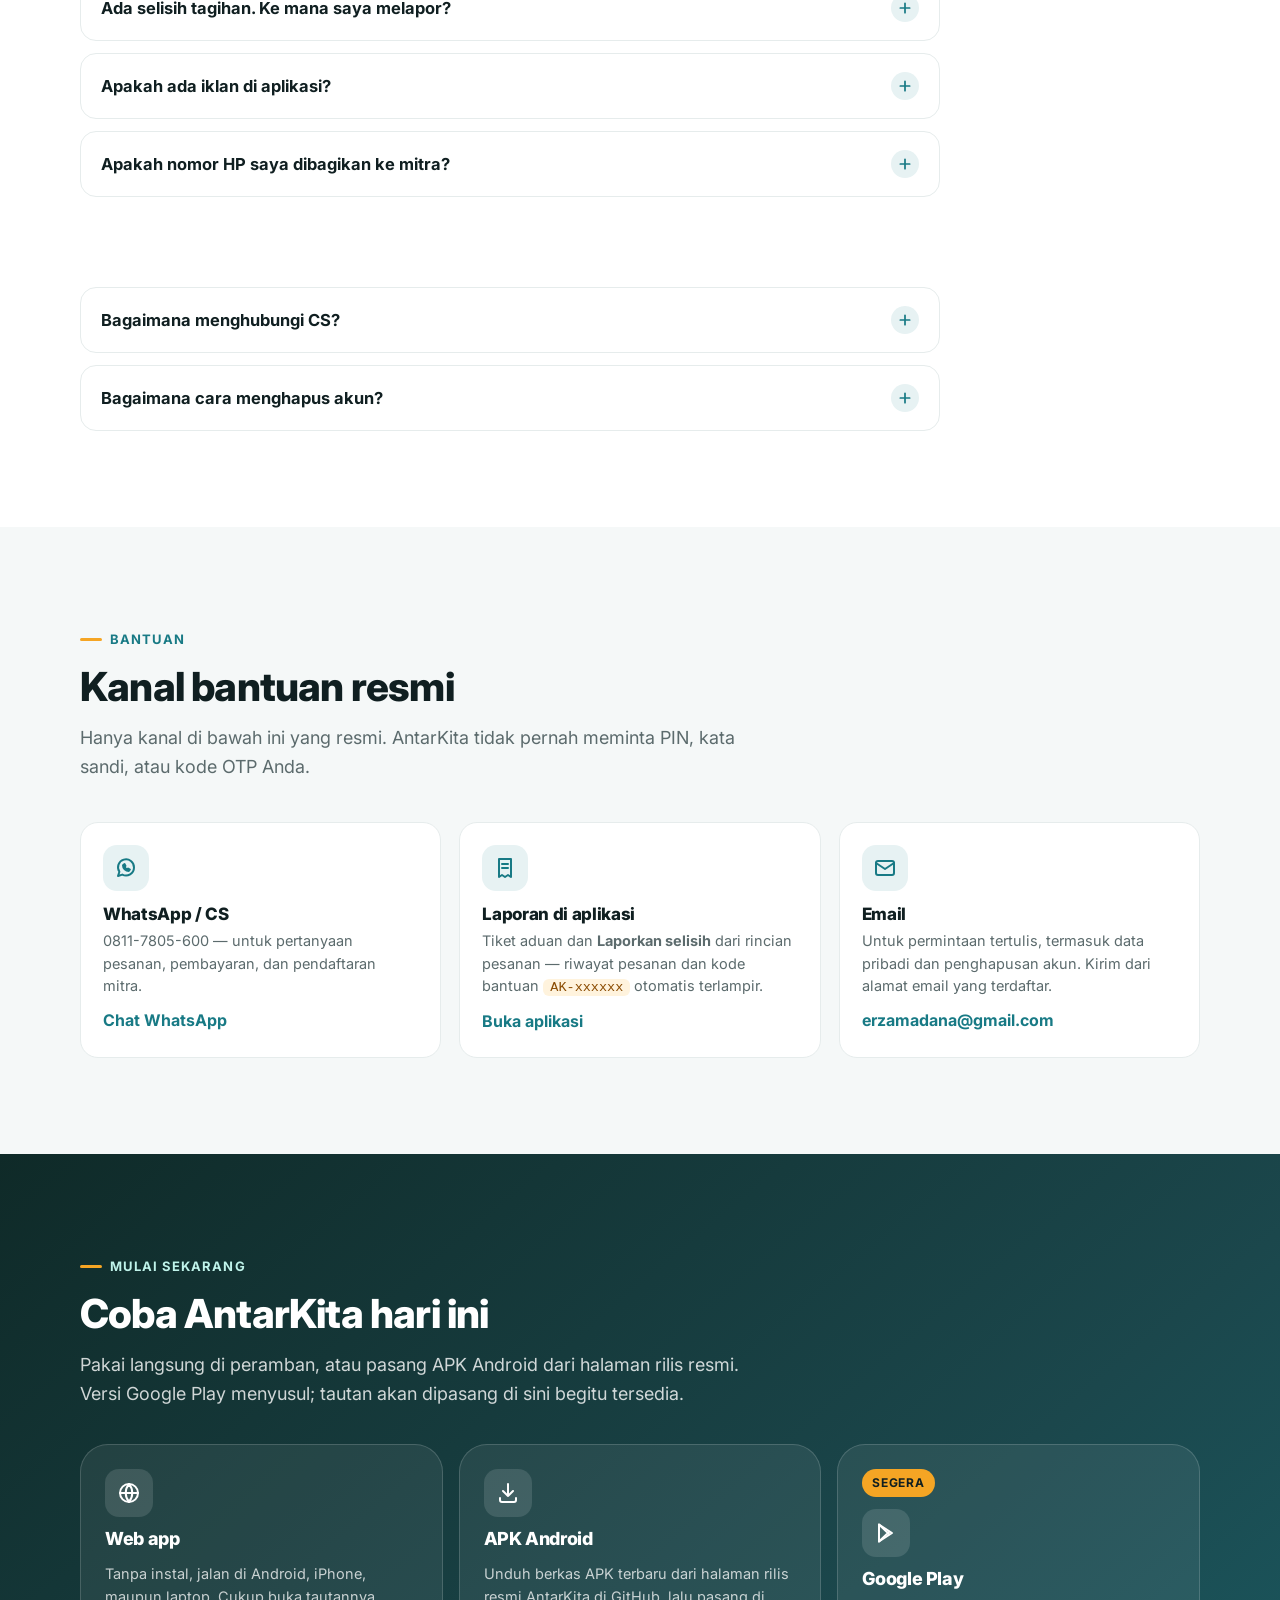
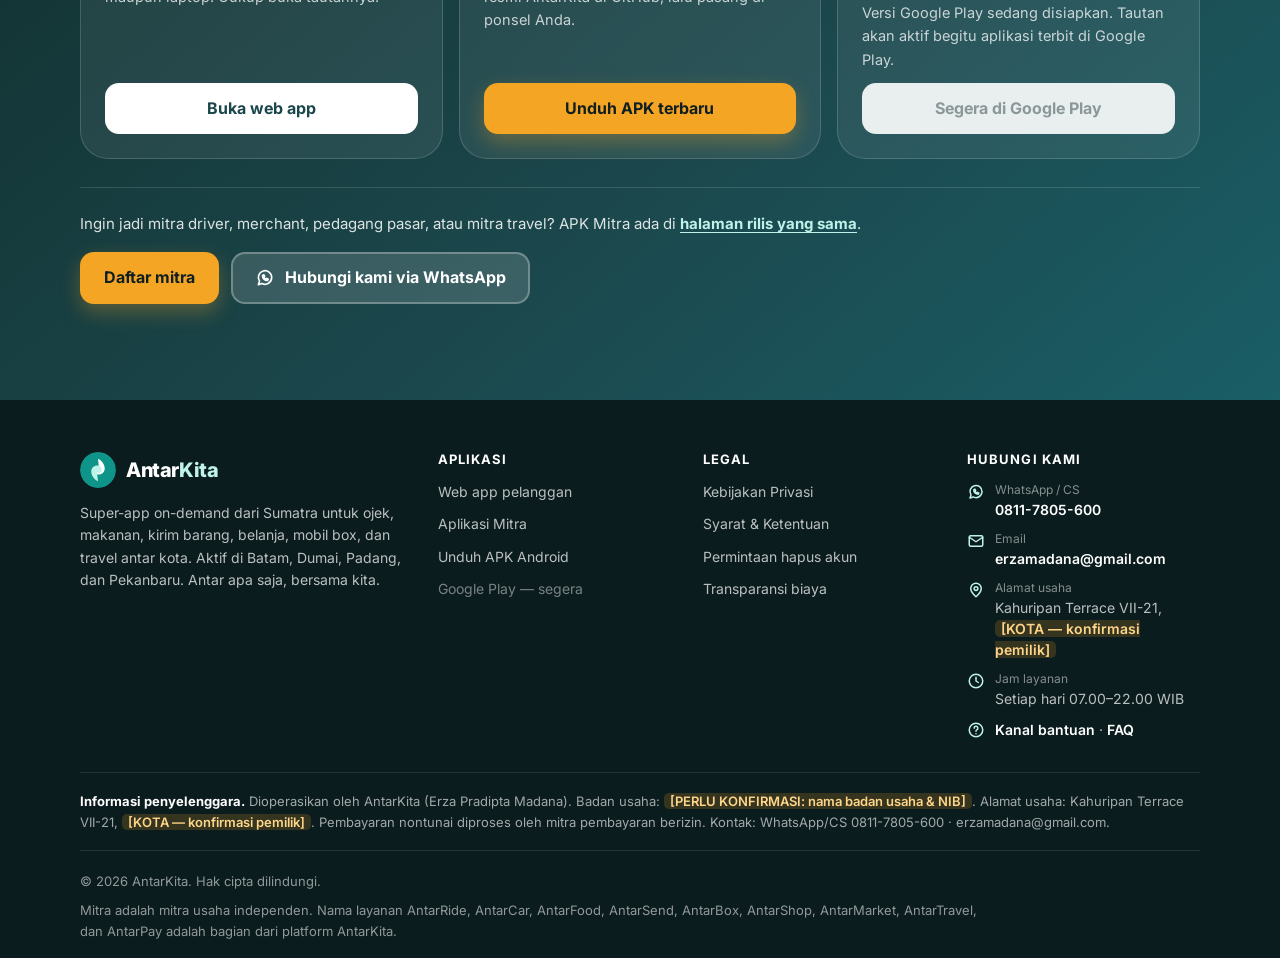
==== commit 5abb77d9: "Landing v3: transparansi biaya, manfaat per pihak, peta ilustrasi, kanal bantuan, informasi penyelen" ====
--- a/index.html
+++ b/index.html
@@ -4,7 +4,7 @@
 <meta charset="utf-8">
 <meta name="viewport" content="width=device-width, initial-scale=1, viewport-fit=cover">
 <title>AntarKita — Ojek, Makanan, Kirim &amp; Belanja dalam Satu Aplikasi</title>
-<meta name="description" content="AntarKita: super-app lokal untuk ojek, mobil, antar makanan, kirim barang, belanja pasar, mobil box &amp; travel antar kota — satu aplikasi, satu dompet AntarPay.">
+<meta name="description" content="AntarKita: super-app on-demand di Sumatra (Batam, Dumai, Padang, Pekanbaru) untuk ojek, mobil, antar makanan, kirim barang, belanja, mobil box &amp; travel antar kota. Rincian biaya tampil sebelum bayar, ongkir untuk driver.">
 <link rel="canonical" href="https://antarkitaindonesia.com/">
 <meta name="theme-color" content="#187A85">
 <meta name="robots" content="index,follow">
@@ -17,14 +17,14 @@
 <meta property="og:locale" content="id_ID">
 <meta property="og:url" content="https://antarkitaindonesia.com/">
 <meta property="og:title" content="AntarKita — Ojek, Makanan, Kirim &amp; Belanja dalam Satu Aplikasi">
-<meta property="og:description" content="Ojek, mobil, makanan, kirim barang, belanja pasar, mobil box, travel antar kota, dan AntarPay. Satu aplikasi, tarif transparan. Mulai dari Pekanbaru, Riau.">
+<meta property="og:description" content="Ojek, mobil, makanan, kirim barang, belanja, mobil box, dan travel antar kota dalam satu aplikasi. Rincian biaya tampil sebelum bayar. Aktif di Batam, Dumai, Padang, dan Pekanbaru.">
 <meta property="og:image" content="https://antarkitaindonesia.com/assets/og-image.jpg">
 <meta property="og:image:width" content="1200">
 <meta property="og:image:height" content="630">
 <meta property="og:image:alt" content="Logo AntarKita dengan tagline Antar apa saja, ke mana saja">
 <meta name="twitter:card" content="summary_large_image">
 <meta name="twitter:title" content="AntarKita — Ojek, Makanan, Kirim &amp; Belanja dalam Satu Aplikasi">
-<meta name="twitter:description" content="Super-app lokal: ojek, makanan, kirim barang, belanja pasar, travel antar kota & AntarPay dalam satu aplikasi.">
+<meta name="twitter:description" content="Super-app on-demand di Sumatra: ojek, makanan, kirim barang, belanja, travel antar kota &amp; AntarPay. Rincian biaya tampil sebelum bayar.">
 <meta name="twitter:image" content="https://antarkitaindonesia.com/assets/og-image.jpg">
 
 <!-- Font -->
@@ -40,23 +40,31 @@
     {
       "@type": "Organization",
       "@id": "https://antarkitaindonesia.com/#org",
-      "name": "AntarKita Indonesia",
-      "alternateName": "AntarKita",
+      "name": "AntarKita",
+      "alternateName": "AntarKita Indonesia",
       "url": "https://antarkitaindonesia.com/",
       "logo": "https://antarkitaindonesia.com/assets/apple-touch-icon.png",
       "email": "erzamadana@gmail.com",
       "telephone": "+62-811-7805-600",
       "founder": { "@type": "Person", "name": "Erza Pradipta Madana" },
-      "areaServed": { "@type": "Place", "name": "Pekanbaru, Riau, Indonesia" },
+      "areaServed": [
+        { "@type": "City", "name": "Batam" },
+        { "@type": "City", "name": "Dumai" },
+        { "@type": "City", "name": "Padang" },
+        { "@type": "City", "name": "Pekanbaru" }
+      ],
       "address": { "@type": "PostalAddress", "streetAddress": "Kahuripan Terrace VII-21", "addressCountry": "ID" },
-      "contactPoint": {
-        "@type": "ContactPoint",
-        "contactType": "customer service",
-        "telephone": "+62-811-7805-600",
-        "email": "erzamadana@gmail.com",
-        "url": "https://wa.me/628117805600",
-        "availableLanguage": "id"
-      }
+      "contactPoint": [
+        {
+          "@type": "ContactPoint",
+          "contactType": "customer service",
+          "telephone": "+62-811-7805-600",
+          "url": "https://wa.me/628117805600",
+          "email": "erzamadana@gmail.com",
+          "areaServed": "ID",
+          "availableLanguage": ["id"]
+        }
+      ]
     },
     {
       "@type": "MobileApplication",
@@ -340,6 +348,72 @@
 @media (prefers-reduced-motion:reduce){.wa-fab,.wa-fab:hover{transition:none;transform:none}}
 @media print{.wa-fab{display:none}}
 
+/* ===== Mengapa AntarKita ===== */
+.why{background:var(--bg-soft);border-top:1px solid var(--border)}
+.why .safe{background:#fff}
+.why .safe .ic{background:var(--accent-light);color:#B45309}
+.city-list{display:flex;flex-wrap:wrap;gap:6px;margin-top:10px}
+.city-list li{font-size:12.5px;font-weight:700;padding:3px 10px;border-radius:999px;background:var(--teal-light);color:var(--teal-deep)}
+.city-list li.soon{background:#F1F4F4;color:var(--faint);font-weight:600}
+
+/* ===== Transparansi biaya ===== */
+.fee{background:var(--bg-soft)}
+.fee .wrap{display:grid;gap:40px;align-items:start}
+@media (min-width:960px){.fee .wrap{grid-template-columns:1fr 1fr}}
+.fee-rules{display:grid;gap:12px;margin-top:26px}
+.fee-rules li{display:flex;gap:12px;align-items:flex-start;font-size:15px;color:var(--ink)}
+.fee-rules .ic{flex:none;width:34px;height:34px;border-radius:10px;background:var(--teal-light);color:var(--teal);display:grid;place-items:center}
+.fee-rules .ic svg{width:18px;height:18px}
+.fee-rules span.t{color:var(--muted);display:block;font-size:14px;margin-top:2px}
+.receipt{background:#fff;border:1px solid var(--border);border-radius:var(--radius-lg);box-shadow:var(--shadow);padding:22px;position:relative;min-width:0}
+.receipt .demo{position:absolute;top:18px;right:18px;font-size:11px;font-weight:800;letter-spacing:.08em;text-transform:uppercase;background:var(--accent);color:var(--ink);padding:4px 10px;border-radius:999px}
+.receipt h3{font-size:17px;padding-right:88px}
+.receipt .sub{font-size:13.5px;color:var(--muted);margin-top:2px}
+.receipt table{width:100%;border-collapse:collapse;margin-top:16px;font-size:14.5px}
+.receipt th,.receipt td{padding:10px 0;border-bottom:1px dashed var(--border);vertical-align:top;text-align:left;font-weight:400}
+.receipt td.n{text-align:right;white-space:nowrap;font-variant-numeric:tabular-nums;padding-left:12px;font-weight:600}
+.receipt .who{display:block;font-size:12.5px;color:var(--muted);margin-top:2px}
+.receipt .neg{color:#B42318}
+.receipt tr.total th,.receipt tr.total td{border-bottom:0;border-top:2px solid var(--ink);font-weight:800;font-size:16px;padding-top:12px}
+.flow{margin-top:18px;background:var(--bg-soft);border-radius:16px;padding:14px 16px}
+.flow h4{font-size:13px;letter-spacing:.06em;text-transform:uppercase;color:var(--teal-deep);margin-bottom:8px}
+.flow li{display:flex;justify-content:space-between;gap:12px;font-size:14px;padding:5px 0}
+.flow li span:last-child{text-align:right;color:var(--muted)}
+.fee-foot{margin-top:14px;font-size:13px;color:var(--muted)}
+
+/* ===== Manfaat 3 kolom ===== */
+.benefit3{display:grid;gap:16px;margin-top:40px}
+@media (min-width:900px){.benefit3{grid-template-columns:repeat(3,1fr);gap:20px}}
+.b3{background:var(--bg-soft);border:1px solid var(--border);border-radius:var(--radius-lg);padding:24px;display:flex;flex-direction:column}
+.b3 .ic{width:46px;height:46px;border-radius:14px;display:grid;place-items:center;color:#fff}
+.b3 .ic svg{width:24px;height:24px}
+.b3 h3{font-size:19px;margin-top:14px}
+.b3 ul{margin-top:12px;display:grid;gap:9px;flex:1}
+.b3 li{display:flex;gap:9px;font-size:14.5px;color:var(--muted);line-height:1.5}
+.b3 li::before{content:"";flex:none;width:7px;height:7px;border-radius:50%;background:var(--accent);margin-top:8px}
+.b3 .btn{margin-top:18px;align-self:flex-start}
+
+/* ===== Layanan: baris biaya ===== */
+.svc .fee-line{display:inline-block;margin-top:8px;font-size:12.5px;font-weight:600;color:var(--teal-deep);background:var(--teal-light);border-radius:8px;padding:3px 8px;line-height:1.4}
+
+/* ===== Peta ilustrasi (SVG) ===== */
+.step .shot svg{width:100%;height:100%;display:block;background:#EFEBE3}
+.demo-cap{margin-top:10px;font-size:12.5px;color:var(--faint);text-align:center}
+
+/* ===== Bantuan ===== */
+.help{background:var(--bg-soft)}
+.help .safe{background:#fff}
+.help .safe a.more{display:inline-block;margin-top:10px;font-weight:700}
+.code-chip{font-family:ui-monospace,SFMono-Regular,Menlo,Consolas,monospace;font-size:13.5px;background:var(--accent-light);color:#8A4B00;padding:1px 7px;border-radius:6px;white-space:nowrap}
+
+/* ===== CTA tambahan & penyelenggara ===== */
+.dl-cta{display:flex;flex-wrap:wrap;gap:12px;margin-top:16px}
+@media (max-width:420px){.dl-cta .btn,.b3 .btn{white-space:normal;width:100%}}
+.operator{border-top:1px solid rgba(255,255,255,.1);padding-block:18px;font-size:13px;color:rgba(255,255,255,.62);line-height:1.6}
+.operator strong{color:#fff;font-weight:700}
+.ph{background:rgba(245,165,36,.18);color:#FFD58A;padding:0 6px;border-radius:5px;font-weight:600}
+.ph-light{background:var(--accent-light);color:#8A4B00;padding:0 6px;border-radius:5px;font-weight:600}
+
 /* ===== Animasi reveal ===== */
 .rv{opacity:0;transform:translateY(16px);transition:opacity .6s ease,transform .6s ease}
 .rv.in{opacity:1;transform:none}
@@ -358,7 +432,7 @@
     </a>
     <nav class="menu" aria-label="Navigasi utama">
       <a href="#layanan">Layanan</a>
-      <a href="#cara-kerja">Cara kerja</a>
+      <a href="#biaya">Biaya</a>
       <a href="#mitra">Mitra</a>
       <a href="#keamanan">Keamanan</a>
       <a href="#antarpay">AntarPay</a>
@@ -372,12 +446,15 @@
     </div>
   </div>
   <div class="mobile-menu" id="menu-mobile" data-open="false">
+    <a href="#mengapa">Mengapa AntarKita</a>
     <a href="#layanan">Layanan</a>
+    <a href="#biaya">Transparansi biaya</a>
     <a href="#cara-kerja">Cara kerja</a>
     <a href="#mitra">Untuk Mitra</a>
     <a href="#keamanan">Keamanan</a>
     <a href="#antarpay">AntarPay</a>
     <a href="#faq">FAQ</a>
+    <a href="#bantuan">Bantuan</a>
     <a class="btn btn-primary" href="https://apps.antarkitaindonesia.com/" rel="noopener">Buka aplikasi pelanggan</a>
     <a class="btn btn-outline" href="https://apps.antarkitaindonesia.com/mitra/" rel="noopener">Gabung jadi Mitra</a>
   </div>
@@ -389,10 +466,10 @@
 <section class="hero" aria-labelledby="judul-hero">
   <div class="wrap">
     <div class="hero-copy">
-      <!-- [ASUMSI] Wilayah: "mulai dari Pekanbaru, Riau" dan "hadir bertahap di kota-kota Sumatra" sesuai brief; tidak ada angka kota/pengguna. -->
-      <span class="pill"><span class="dot"><svg viewBox="0 0 24 24" fill="none" stroke="currentColor" stroke-width="2.4" stroke-linecap="round" stroke-linejoin="round" aria-hidden="true"><path d="M12 21s7-6.2 7-11a7 7 0 1 0-14 0c0 4.8 7 11 7 11z"/><circle cx="12" cy="10" r="2.5"/></svg></span>Mulai dari Pekanbaru, Riau · hadir bertahap di kota-kota Sumatra</span>
+      <!-- Kota aktif per 24 Sep 2026 (dari pemilik): Batam, Dumai, Padang, Pekanbaru. Kota lain "segera". Tidak ada angka pengguna/mitra. -->
+      <span class="pill"><span class="dot"><svg viewBox="0 0 24 24" fill="none" stroke="currentColor" stroke-width="2.4" stroke-linecap="round" stroke-linejoin="round" aria-hidden="true"><path d="M12 21s7-6.2 7-11a7 7 0 1 0-14 0c0 4.8 7 11 7 11z"/><circle cx="12" cy="10" r="2.5"/></svg></span>Aktif di Batam, Dumai, Padang &amp; Pekanbaru · kota lain di Sumatra segera</span>
       <h1 id="judul-hero">Antar apa saja, <em>ke mana saja.</em></h1>
-      <p class="lead">AntarKita adalah super-app lokal untuk kebutuhan harian Anda: pesan ojek dan mobil, antar makanan, kirim barang, belanja di toko dan pasar tradisional, sewa mobil box, sampai perjalanan antar kota — semua dalam satu aplikasi dengan satu dompet AntarPay.</p>
+      <p class="lead">AntarKita adalah super-app on-demand dari Sumatra untuk kebutuhan harian Anda: pesan ojek dan mobil, antar makanan, kirim barang, belanja di toko dan pasar tradisional, sewa mobil box, sampai perjalanan antar kota. Rincian biaya tampil sebelum Anda membayar, dan ongkir menjadi hak driver.</p>
       <div class="hero-cta">
         <a class="btn btn-primary" href="https://apps.antarkitaindonesia.com/" rel="noopener">
           <svg viewBox="0 0 24 24" fill="none" stroke="currentColor" stroke-width="2.2" stroke-linecap="round" stroke-linejoin="round" aria-hidden="true"><path d="M12 21s7-6.2 7-11a7 7 0 1 0-14 0c0 4.8 7 11 7 11z"/><circle cx="12" cy="10" r="2.5"/></svg>
@@ -410,8 +487,9 @@
       </ul>
     </div>
     <div class="hero-visual" aria-hidden="true">
-      <div class="phone"><img src="assets/pelanggan-ride.webp" width="560" height="1212" alt="" fetchpriority="high"></div>
-      <div class="phone"><img src="assets/pelanggan-beranda.webp" width="560" height="1212" alt="" fetchpriority="high"></div>
+      <!-- Screenshot pelanggan-ride.webp tidak dipakai lagi di halaman: memuat label persentase penghematan dan jumlah driver (data tiruan) yang tidak dapat dibuktikan. -->
+      <div class="phone"><img src="assets/pelanggan-peta.webp" width="560" height="1212" alt="" fetchpriority="high" decoding="async"></div>
+      <div class="phone"><img src="assets/pelanggan-beranda.webp" width="560" height="1212" alt="" fetchpriority="high" decoding="async"></div>
     </div>
   </div>
 </section>
@@ -421,51 +499,188 @@
     <span class="chip">AntarRide</span><span class="chip">AntarCar</span><span class="chip">AntarFood</span><span class="chip">AntarSend</span><span class="chip">AntarBox</span><span class="chip">AntarShop</span><span class="chip">AntarMarket</span><span class="chip">AntarTravel</span><span class="chip">AntarPay</span>
   </div>
 </div>
+
+<!-- ===== MENGAPA ANTARKITA ===== -->
+<section class="section why" id="mengapa" aria-labelledby="judul-mengapa">
+  <div class="wrap">
+    <div class="rv">
+      <span class="eyebrow">Mengapa AntarKita</span>
+      <h2 class="h2" id="judul-mengapa">Jelas biayanya, adil untuk mitranya</h2>
+      <p class="lead">Kami tidak menjanjikan harga atau waktu tertentu. Yang kami janjikan adalah cara kerja yang bisa Anda periksa sendiri di setiap pesanan.</p>
+    </div>
+    <div class="safe-grid">
+      <article class="safe rv">
+        <span class="ic"><svg viewBox="0 0 24 24" fill="none" stroke="currentColor" stroke-width="2" stroke-linecap="round" stroke-linejoin="round" aria-hidden="true"><path d="M6 3h12v18l-3-2-3 2-3-2-3 2z"/><path d="M9 8h6M9 12h6M9 16h3"/></svg></span>
+        <h3>Rincian biaya sebelum bayar</h3>
+        <p>Nilai barang, ongkir, biaya platform, biaya metode pembayaran, promo beserta penanggungnya, dan total tampil terpisah sebelum Anda menekan konfirmasi. Tidak ada biaya tersembunyi.</p>
+      </article>
+      <article class="safe rv">
+        <span class="ic"><svg viewBox="0 0 24 24" fill="none" stroke="currentColor" stroke-width="2" stroke-linecap="round" stroke-linejoin="round" aria-hidden="true"><circle cx="5.5" cy="17" r="3"/><circle cx="18.5" cy="17" r="3"/><path d="M5.5 17 9 9h4l3 5h2.5M13 9l2-3h3"/></svg></span>
+        <h3>Ongkir untuk driver</h3>
+        <p>Ongkir AntarFood, AntarSend, AntarShop, dan AntarMarket 100&nbsp;% menjadi hak driver. Untuk penumpang, komisi platform maksimal 8&nbsp;% (motor) dan 15&nbsp;% (mobil) dari tarif; untuk AntarBox maksimal 10&nbsp;%.</p>
+      </article>
+      <article class="safe rv">
+        <span class="ic"><svg viewBox="0 0 24 24" fill="none" stroke="currentColor" stroke-width="2" stroke-linecap="round" stroke-linejoin="round" aria-hidden="true"><path d="M4 5h16v11H8l-4 4z"/><path d="M8 9h8M8 12h5"/></svg></span>
+        <h3>Iklan selalu berlabel</h3>
+        <p>Merchant yang membayar promosi tampil dengan label <strong>Sponsored</strong> di tempat yang terpisah. Iklan tidak disamarkan sebagai hasil pencarian atau urutan biasa.</p>
+      </article>
+      <article class="safe rv">
+        <span class="ic"><svg viewBox="0 0 24 24" fill="none" stroke="currentColor" stroke-width="2" stroke-linecap="round" stroke-linejoin="round" aria-hidden="true"><path d="M12 21s7-6.2 7-11a7 7 0 1 0-14 0c0 4.8 7 11 7 11z"/><circle cx="12" cy="10" r="2.5"/></svg></span>
+        <h3>Dari kota-kota Sumatra</h3>
+        <p>Dibangun dan dioperasikan untuk kota di Sumatra. Kota yang sudah aktif:</p>
+        <ul class="city-list" aria-label="Kota aktif">
+          <li>Batam</li><li>Dumai</li><li>Padang</li><li>Pekanbaru</li><li class="soon">Kota lain segera</li>
+        </ul>
+      </article>
+      <article class="safe rv">
+        <span class="ic"><svg viewBox="0 0 24 24" fill="none" stroke="currentColor" stroke-width="2" stroke-linecap="round" stroke-linejoin="round" aria-hidden="true"><path d="M20 11.5a8 8 0 0 1-11.7 7.1L4 20l1.4-4.2A8 8 0 1 1 20 11.5z"/><path d="M9 9.2c0 3.2 2.6 5.8 5.8 5.8l1.1-1.5-1.8-1-.9.8a4.2 4.2 0 0 1-2.5-2.5l.8-.9-1-1.8z"/></svg></span>
+        <h3>CS lewat WhatsApp</h3>
+        <p>Hubungi CS di <a href="https://wa.me/628117805600?text=Halo%20AntarKita" target="_blank" rel="noopener">0811-7805-600</a>. Sebutkan kode bantuan <span class="code-chip">AK-xxxxxx</span> dari rincian pembayaran agar pesanan Anda cepat ditemukan.</p>
+      </article>
+      <article class="safe rv">
+        <span class="ic"><svg viewBox="0 0 24 24" fill="none" stroke="currentColor" stroke-width="2" stroke-linecap="round" stroke-linejoin="round" aria-hidden="true"><path d="M12 3l8 4v5c0 5-3.5 8.5-8 9-4.5-.5-8-4-8-9V7z"/><path d="M9 12l2 2 4-4"/></svg></span>
+        <h3>Keamanan bawaan</h3>
+        <p>SOS, bagikan perjalanan, chat dan telepon tanpa membuka nomor HP, serta PIN serah terima tersedia di aplikasi pelanggan maupun mitra.</p>
+      </article>
+    </div>
+  </div>
+</section>
 
 <!-- ===== LAYANAN ===== -->
 <section class="section" id="layanan" aria-labelledby="judul-layanan">
   <div class="wrap">
     <div class="rv">
       <span class="eyebrow">Layanan</span>
-      <h2 class="h2" id="judul-layanan">Semua layanan dalam satu aplikasi</h2>
-      <p class="lead">Sembilan layanan untuk kebutuhan harian, dari jalan ke kantor sampai belanja sayur di pasar — dibayar dari satu dompet.</p>
+      <h2 class="h2" id="judul-layanan">Tujuh layanan dalam satu aplikasi</h2>
+      <p class="lead">Perjalanan, makanan, kiriman, belanja, angkutan barang, dan travel antar kota — dibayar tunai atau nontunai, dengan rincian biaya yang sama jelasnya untuk setiap layanan.</p>
     </div>
     <div class="services">
       <article class="svc rv">
         <div class="ic c-ride"><svg viewBox="0 0 24 24" fill="none" stroke="currentColor" stroke-width="2" stroke-linecap="round" stroke-linejoin="round" aria-hidden="true"><circle cx="5.5" cy="17" r="3"/><circle cx="18.5" cy="17" r="3"/><path d="M5.5 17 9 9h4l3 5h2.5M13 9l2-3h3M9 9H6.5"/></svg></div>
-        <div><h3>AntarRide</h3><p>Ojek motor cepat dan hemat untuk perjalanan dalam kota. Tarif jelas sebelum pesan.</p></div>
+        <div><h3>AntarRide</h3><p>Ojek motor untuk perjalanan dalam kota. Pilih kelas kendaraan, lihat tarif dan rincian biaya sebelum memesan, atau jadwalkan untuk nanti.</p><span class="fee-line">Driver menerima ≥ 92&nbsp;% tarif</span></div>
       </article>
       <article class="svc rv">
         <div class="ic c-car"><svg viewBox="0 0 24 24" fill="none" stroke="currentColor" stroke-width="2" stroke-linecap="round" stroke-linejoin="round" aria-hidden="true"><path d="M3 13l2-5.5A2 2 0 0 1 6.9 6h10.2a2 2 0 0 1 1.9 1.5L21 13v5a1 1 0 0 1-1 1h-1a1 1 0 0 1-1-1v-1H6v1a1 1 0 0 1-1 1H4a1 1 0 0 1-1-1v-5z"/><path d="M3 13h18M7 16h.01M17 16h.01"/></svg></div>
-        <div><h3>AntarCar</h3><p>Mobil untuk perjalanan nyaman bersama keluarga atau bawaan banyak.</p></div>
+        <div><h3>AntarCar</h3><p>Mobil untuk perjalanan bersama keluarga atau dengan bawaan. Bagian dari layanan perjalanan bersama AntarRide.</p><span class="fee-line">Driver menerima ≥ 85&nbsp;% tarif</span></div>
       </article>
       <article class="svc rv">
         <div class="ic c-food"><svg viewBox="0 0 24 24" fill="none" stroke="currentColor" stroke-width="2" stroke-linecap="round" stroke-linejoin="round" aria-hidden="true"><path d="M4 15h16a8 8 0 0 0-16 0z"/><path d="M2 19h20M12 7V5"/></svg></div>
-        <div><h3>AntarFood</h3><p>Pesan makanan dari warung, restoran, dan UMKM favorit di sekitar Anda; lacak pesanan sampai tiba.</p></div>
+        <div><h3>AntarFood</h3><p>Pesan makanan dari warung, restoran, dan UMKM di sekitar Anda, lalu lacak sampai tiba. Merchant yang beriklan selalu berlabel Sponsored.</p><span class="fee-line">Ongkir 100&nbsp;% untuk driver</span></div>
       </article>
       <article class="svc rv">
         <div class="ic c-send"><svg viewBox="0 0 24 24" fill="none" stroke="currentColor" stroke-width="2" stroke-linecap="round" stroke-linejoin="round" aria-hidden="true"><path d="M21 3 10 14"/><path d="M21 3 14 21l-4-7-7-4z"/></svg></div>
-        <div><h3>AntarSend</h3><p>Kirim dokumen dan paket dalam kota, ada foto bukti pengiriman dan PIN serah terima.</p></div>
+        <div><h3>AntarSend</h3><p>Kirim dokumen dan paket dalam kota, dengan foto bukti pengiriman dan PIN serah terima.</p><span class="fee-line">Ongkir 100&nbsp;% untuk driver</span></div>
       </article>
       <article class="svc rv">
         <div class="ic c-box"><svg viewBox="0 0 24 24" fill="none" stroke="currentColor" stroke-width="2" stroke-linecap="round" stroke-linejoin="round" aria-hidden="true"><path d="M3 7h11v10H3zM14 10h4l3 3v4h-7z"/><circle cx="7" cy="18" r="1.8"/><circle cx="17" cy="18" r="1.8"/></svg></div>
-        <div><h3>AntarBox</h3><p>Mobil box untuk pindahan, angkut barang besar, atau kirim stok usaha.</p></div>
+        <div><h3>AntarBox</h3><p>Mobil box untuk pindahan, angkut barang besar, atau kirim stok usaha.</p><span class="fee-line">Mitra box menerima ≥ 90<span class="fee-line">Ongkir 100&nbsp;% untuk mitra box</span>nbsp;% tarif</span></div>
       </article>
       <article class="svc rv">
         <div class="ic c-shop"><svg viewBox="0 0 24 24" fill="none" stroke="currentColor" stroke-width="2" stroke-linecap="round" stroke-linejoin="round" aria-hidden="true"><path d="M6 7h12l1 13H5z"/><path d="M9 10V6a3 3 0 0 1 6 0v4"/></svg></div>
-        <div><h3>AntarShop</h3><p>Titip beli di toko: tulis daftar belanja, mitra membelikan dan mengantar.</p></div>
+        <div><h3>AntarShop</h3><p>Titip beli di toko: tulis daftar belanja, driver membelikan dan mengantar. Selisih harga belanja aktual dicatat di rincian pesanan.</p><span class="fee-line">Ongkir 100&nbsp;% untuk driver</span></div>
       </article>
       <article class="svc rv">
         <div class="ic c-market"><svg viewBox="0 0 24 24" fill="none" stroke="currentColor" stroke-width="2" stroke-linecap="round" stroke-linejoin="round" aria-hidden="true"><path d="M3 10l1.5-5h15L21 10"/><path d="M3 10a3 3 0 0 0 6 0 3 3 0 0 0 6 0 3 3 0 0 0 6 0"/><path d="M5 12v8h14v-8M10 20v-5h4v5"/></svg></div>
-        <div><h3>AntarMarket</h3><p>Belanja sayur, buah, daging, ikan, dan sembako langsung dari pedagang pasar tradisional dengan harga pasar hari itu.</p></div>
+        <div><h3>AntarMarket</h3><p>Belanja sayur, buah, daging, ikan, dan sembako dari pedagang pasar tradisional dengan harga pasar hari itu.</p><span class="fee-line">Ongkir 100&nbsp;% untuk driver</span></div>
       </article>
       <article class="svc rv">
         <div class="ic c-travel"><svg viewBox="0 0 24 24" fill="none" stroke="currentColor" stroke-width="2" stroke-linecap="round" stroke-linejoin="round" aria-hidden="true"><path d="M4 16V7a3 3 0 0 1 3-3h10a3 3 0 0 1 3 3v9"/><path d="M4 11h16M4 16h16v2H4zM7 21v-3M17 21v-3"/></svg></div>
-        <div><h3>AntarTravel</h3><p>Perjalanan antar kota dengan mitra travel terverifikasi: pilih jadwal, kursi, atau sewa privat satu mobil.</p></div>
+        <div><h3>AntarTravel</h3><p>Perjalanan antar kota dengan mitra travel terverifikasi: pilih jadwal dan kursi, atau sewa privat satu mobil.</p><span class="fee-line">Biaya platform tampil terpisah saat booking</span></div>
       </article>
       <article class="svc rv">
         <div class="ic c-pay"><svg viewBox="0 0 24 24" fill="none" stroke="currentColor" stroke-width="2" stroke-linecap="round" stroke-linejoin="round" aria-hidden="true"><rect x="3" y="6" width="18" height="13" rx="2"/><path d="M3 10h18M16 15h2"/></svg></div>
-        <div><h3>AntarPay</h3><p>Dompet dalam aplikasi untuk membayar semua layanan tanpa uang tunai. Top-up lewat transfer bank, e-wallet, dan QRIS.</p></div>
+        <div><h3>AntarPay</h3><p>Saldo dalam aplikasi untuk membayar layanan AntarKita dan menampung pendapatan mitra. Bukan layanan tersendiri, melainkan cara bayar.</p><span class="fee-line">Saldo pelanggan hanya untuk transaksi</span></div>
+      </article>
+    </div>
+  </div>
+</section>
+
+<!-- ===== TRANSPARANSI BIAYA ===== -->
+<section class="section fee" id="biaya" aria-labelledby="judul-biaya">
+  <div class="wrap">
+    <div>
+      <div class="rv">
+        <span class="eyebrow">Transparansi biaya</span>
+        <h2 class="h2" id="judul-biaya">Setiap rupiah punya baris sendiri</h2>
+        <p class="lead">Sebelum Anda membayar, aplikasi menampilkan setiap komponen biaya secara terpisah beserta pihak yang menerimanya. Angka final selalu yang tertera di layar konfirmasi Anda.</p>
+      </div>
+      <ul class="fee-rules">
+        <li class="rv"><span class="ic"><svg viewBox="0 0 24 24" fill="none" stroke="currentColor" stroke-width="2" stroke-linecap="round" stroke-linejoin="round" aria-hidden="true"><circle cx="5.5" cy="17" r="3"/><circle cx="18.5" cy="17" r="3"/><path d="M5.5 17 9 9h4l3 5h2.5"/></svg></span><span><strong>Ongkir → driver.</strong><span class="t">100&nbsp;% untuk antar makanan, kiriman, belanja, dan mobil box. Penumpang motor: komisi maksimal 8&nbsp;%; mobil: maksimal 15&nbsp;%.</span></span></li>
+        <li class="rv"><span class="ic"><svg viewBox="0 0 24 24" fill="none" stroke="currentColor" stroke-width="2" stroke-linecap="round" stroke-linejoin="round" aria-hidden="true"><path d="M3 9l1.5-4h15L21 9"/><path d="M5 11v9h14v-9"/></svg></span><span><strong>Nilai barang → merchant.</strong><span class="t">Harga menu atau barang ditentukan merchant. AntarKita memungut fee merchant sesuai kontrak kemitraan, bukan dari ongkir driver.</span></span></li>
+        <li class="rv"><span class="ic"><svg viewBox="0 0 24 24" fill="none" stroke="currentColor" stroke-width="2" stroke-linecap="round" stroke-linejoin="round" aria-hidden="true"><path d="M12 3v18M17 7H9.5a2.5 2.5 0 0 0 0 5h5a2.5 2.5 0 0 1 0 5H7"/></svg></span><span><strong>Biaya platform → AntarKita.</strong><span class="t">Nominal per pesanan, ditampilkan terpisah. Inilah salah satu sumber pendapatan kami, selain fee merchant dan iklan berlabel Sponsored.</span></span></li>
+        <li class="rv"><span class="ic"><svg viewBox="0 0 24 24" fill="none" stroke="currentColor" stroke-width="2" stroke-linecap="round" stroke-linejoin="round" aria-hidden="true"><rect x="3" y="6" width="18" height="13" rx="2"/><path d="M3 10h18"/></svg></span><span><strong>Biaya metode pembayaran.</strong><span class="t">Ditampilkan terpisah dan ditanggung AntarKita, kecuali dinyatakan sebelum Anda menekan konfirmasi. Pembayaran nontunai diproses mitra pembayaran berizin.</span></span></li>
+        <li class="rv"><span class="ic"><svg viewBox="0 0 24 24" fill="none" stroke="currentColor" stroke-width="2" stroke-linecap="round" stroke-linejoin="round" aria-hidden="true"><path d="M20 12 12 20l-8-8V4h8z"/><circle cx="8" cy="8" r="1.5"/></svg></span><span><strong>Promo &amp; penanggungnya.</strong><span class="t">Setiap diskon menyebut siapa yang menanggung (AntarKita, merchant, atau pengiklan). Promo tidak mengurangi ongkir yang diterima driver.</span></span></li>
+      </ul>
+    </div>
+    <div class="receipt rv" role="group" aria-labelledby="judul-contoh">
+      <span class="demo">Contoh</span>
+      <h3 id="judul-contoh">Contoh rincian checkout AntarFood</h3>
+      <p class="sub">Angka ilustratif untuk menjelaskan susunan rincian, bukan tarif resmi. Nominal sebenarnya berbeda per kota, jarak, dan merchant.</p>
+      <table>
+        <caption class="sr">Contoh rincian biaya pesanan AntarFood dengan angka ilustratif</caption>
+        <tbody>
+          <tr><th scope="row">Nilai barang (2 menu)<span class="who">ke merchant</span></th><td class="n">Rp50.000</td></tr>
+          <tr><th scope="row">Ongkir<span class="who">100&nbsp;% ke driver</span></th><td class="n">Rp8.000</td></tr>
+          <tr><th scope="row">Biaya platform AntarKita<span class="who">ke AntarKita</span></th><td class="n">Rp2.000</td></tr>
+          <tr><th scope="row">Biaya metode pembayaran (e-wallet)<span class="who">ditanggung AntarKita</span></th><td class="n">Rp0</td></tr>
+          <tr><th scope="row">Promo menu<span class="who">ditanggung merchant</span></th><td class="n neg">−Rp5.000</td></tr>
+          <tr class="total"><th scope="row">Total dibayar</th><td class="n">Rp55.000</td></tr>
+        </tbody>
+      </table>
+      <div class="flow">
+        <h4>Ke mana uangnya (contoh)</h4>
+        <ul>
+          <li><span>Driver</span><span>Rp8.000 — ongkir utuh</span></li>
+          <li><span>Merchant</span><span>Rp45.000 dikurangi fee merchant sesuai kontrak</span></li>
+          <li><span>AntarKita</span><span>Rp2.000 biaya platform + fee merchant</span></li>
+        </ul>
+      </div>
+      <p class="fee-foot">Bila biaya metode pembayaran dibebankan kepada Anda, nominalnya tampil sebagai baris tersendiri sebelum konfirmasi. Rincian yang sama tersimpan di riwayat pesanan beserta kode bantuan <span class="code-chip">AK-xxxxxx</span>.</p>
+    </div>
+  </div>
+</section>
+
+<!-- ===== MANFAAT ===== -->
+<section class="section" id="manfaat" aria-labelledby="judul-manfaat">
+  <div class="wrap">
+    <div class="rv">
+      <span class="eyebrow">Manfaat</span>
+      <h2 class="h2" id="judul-manfaat">Untuk pelanggan, driver, dan merchant</h2>
+      <p class="lead">Satu platform, tiga pihak. Aturan pembagiannya tertulis dan bisa dicek di aplikasi masing-masing.</p>
+    </div>
+    <div class="benefit3">
+      <article class="b3 rv">
+        <span class="ic c-ride"><svg viewBox="0 0 24 24" fill="none" stroke="currentColor" stroke-width="2" stroke-linecap="round" stroke-linejoin="round" aria-hidden="true"><circle cx="12" cy="8" r="4"/><path d="M4 21a8 8 0 0 1 16 0"/></svg></span>
+        <h3>Pelanggan</h3>
+        <ul>
+          <li>Rincian biaya lengkap sebelum bayar, termasuk siapa penanggung promo.</li>
+          <li>Bayar tunai ke mitra atau nontunai lewat mitra pembayaran berizin.</li>
+          <li>Pembatalan dan pengembalian dana mengikuti tahap pesanan; kebijakannya tertulis di Syarat &amp; Ketentuan.</li>
+          <li>Laporkan selisih atau masalah dengan kode bantuan AK-xxxxxx.</li>
+        </ul>
+        <a class="btn btn-primary btn-sm" href="https://apps.antarkitaindonesia.com/" rel="noopener">Buka aplikasi pelanggan</a>
+      </article>
+      <article class="b3 rv">
+        <span class="ic c-market"><svg viewBox="0 0 24 24" fill="none" stroke="currentColor" stroke-width="2" stroke-linecap="round" stroke-linejoin="round" aria-hidden="true"><circle cx="5.5" cy="17" r="3"/><circle cx="18.5" cy="17" r="3"/><path d="M5.5 17 9 9h4l3 5h2.5M13 9l2-3h3"/></svg></span>
+        <h3>Driver</h3>
+        <ul>
+          <li>Ongkir 100&nbsp;% untuk antar makanan, kiriman, belanja, dan mobil box.</li>
+          <li>Penumpang: komisi platform maksimal 8&nbsp;% (motor) dan 15&nbsp;% (mobil).</li>
+          <li>Pendapatan tampil sebelum menerima pesanan; saldo pendapatan dapat dicairkan ke rekening atas nama sendiri.</li>
+          <li>Jadwal bebas: online dan offline kapan saja.</li>
+        </ul>
+        <a class="btn btn-accent btn-sm" href="https://apps.antarkitaindonesia.com/mitra/" rel="noopener">Daftar jadi driver</a>
+      </article>
+      <article class="b3 rv">
+        <span class="ic c-food"><svg viewBox="0 0 24 24" fill="none" stroke="currentColor" stroke-width="2" stroke-linecap="round" stroke-linejoin="round" aria-hidden="true"><path d="M3 9l1.5-4h15L21 9"/><path d="M3 9a3 3 0 0 0 6 0 3 3 0 0 0 6 0 3 3 0 0 0 6 0"/><path d="M5 11v9h14v-9"/></svg></span>
+        <h3>Merchant</h3>
+        <ul>
+          <li>Fee merchant sesuai kontrak, tertulis sebelum bergabung.</li>
+          <li>Kelola menu, stok, jam buka, dan pesanan dari aplikasi Mitra.</li>
+          <li>Iklan opsional (merchant, menu, pencarian, banner, radius, voucher) dengan anggaran sendiri, selalu berlabel Sponsored, dan laporan impresi serta klik.</li>
+          <li>Iklan bisa dihentikan; sisa anggaran kembali ke saldo merchant.</li>
+        </ul>
+        <a class="btn btn-outline btn-sm" href="https://apps.antarkitaindonesia.com/mitra/" rel="noopener">Daftar jadi merchant</a>
       </article>
     </div>
   </div>
@@ -484,22 +699,77 @@
         <span class="num" aria-hidden="true">1</span>
         <h3>Pilih layanan &amp; titik</h3>
         <p>Pilih layanan, tentukan titik jemput atau antar di peta, atau pilih menu dan lapak.</p>
-        <div class="shot"><img src="assets/pelanggan-peta.webp" width="560" height="1212" loading="lazy" alt="Layar memilih titik jemput di peta dengan tombol Pilih lokasi ini"></div>
+        <div class="shot"><img src="assets/pelanggan-peta.webp" width="560" height="1212" loading="lazy" decoding="async" alt="Layar memilih titik jemput di peta dengan tombol Pilih lokasi ini"></div>
       </li>
       <li class="step rv">
         <span class="num" aria-hidden="true">2</span>
-        <h3>Cek estimasi, pilih bayar</h3>
-        <p>Lihat estimasi total termasuk biaya layanan, pilih tunai atau AntarPay, lalu pesan.</p>
-        <div class="shot"><img src="assets/pelanggan-ride.webp" width="560" height="1212" loading="lazy" alt="Layar AntarRide dengan pilihan kelas kendaraan dan estimasi tarif"></div>
+        <h3>Cek rincian, pilih bayar</h3>
+        <p>Periksa rincian biaya per komponen dan totalnya, pilih tunai atau nontunai, lalu konfirmasi.</p>
+        <div class="shot"><img src="assets/pelanggan-pay.webp" width="560" height="1212" loading="lazy" decoding="async" alt="Layar Pembayaran dengan pilihan metode: tunai, saldo AntarPay, atau e-wallet"></div>
       </li>
       <li class="step rv">
         <span class="num" aria-hidden="true">3</span>
         <h3>Pantau &amp; beri nilai</h3>
         <p>Pantau mitra di peta secara real-time, chat bila perlu, dan beri penilaian setelah selesai.</p>
-        <div class="shot"><img src="assets/pelanggan-lacak.webp" width="560" height="1212" loading="lazy" alt="Layar pelacakan mitra di peta dengan status pesanan"></div>
+        <!-- Peta ilustrasi SVG inline menggantikan pelanggan-lacak.webp: pada screenshot itu garis rute terputus (keluar layar dan tidak tersambung ke posisi driver). -->
+        <div class="shot"><svg viewBox="0 0 412 700" role="img" aria-labelledby="peta-t peta-d" preserveAspectRatio="xMidYMid slice">
+            <title id="peta-t">Ilustrasi layar pelacakan pesanan</title>
+            <desc id="peta-d">Peta ilustratif: rute dari posisi driver menuju titik jemput, dengan kartu status "Driver menuju titik jemput". Data contoh.</desc>
+            <rect width="412" height="700" fill="#EFEBE3"/>
+            <rect x="10" y="12" width="56" height="44" rx="3" fill="#F8F5EF" stroke="#E2DBCF"/>
+            <rect x="10" y="112" width="56" height="44" rx="3" fill="#F8F5EF" stroke="#E2DBCF"/>
+            <rect x="28" y="182" width="50" height="44" rx="3" fill="#F8F5EF" stroke="#E2DBCF"/>
+            <rect x="10" y="272" width="56" height="44" rx="3" fill="#F8F5EF" stroke="#E2DBCF"/>
+            <rect x="28" y="352" width="50" height="44" rx="3" fill="#F8F5EF" stroke="#E2DBCF"/>
+            <rect x="10" y="442" width="56" height="44" rx="3" fill="#F8F5EF" stroke="#E2DBCF"/>
+            <rect x="28" y="512" width="50" height="44" rx="3" fill="#F8F5EF" stroke="#E2DBCF"/>
+            <rect x="120" y="12" width="56" height="44" rx="3" fill="#F8F5EF" stroke="#E2DBCF"/>
+            <rect x="118" y="108" width="94" height="124" rx="8" fill="#CFE6C4"/>
+            <rect x="120" y="272" width="56" height="44" rx="3" fill="#F8F5EF" stroke="#E2DBCF"/>
+            <rect x="158" y="352" width="50" height="44" rx="3" fill="#F8F5EF" stroke="#E2DBCF"/>
+            <rect x="120" y="442" width="56" height="44" rx="3" fill="#F8F5EF" stroke="#E2DBCF"/>
+            <rect x="158" y="512" width="50" height="44" rx="3" fill="#F8F5EF" stroke="#E2DBCF"/>
+            <rect x="250" y="12" width="56" height="44" rx="3" fill="#F8F5EF" stroke="#E2DBCF"/>
+            <rect x="250" y="112" width="56" height="44" rx="3" fill="#F8F5EF" stroke="#E2DBCF"/>
+            <rect x="278" y="182" width="50" height="44" rx="3" fill="#F8F5EF" stroke="#E2DBCF"/>
+            <rect x="250" y="272" width="56" height="44" rx="3" fill="#F8F5EF" stroke="#E2DBCF"/>
+            <rect x="278" y="352" width="50" height="44" rx="3" fill="#F8F5EF" stroke="#E2DBCF"/>
+            <rect x="250" y="442" width="56" height="44" rx="3" fill="#F8F5EF" stroke="#E2DBCF"/>
+            <rect x="278" y="512" width="50" height="44" rx="3" fill="#F8F5EF" stroke="#E2DBCF"/>
+            <rect x="370" y="12" width="32" height="44" rx="3" fill="#F8F5EF" stroke="#E2DBCF"/>
+            <rect x="370" y="112" width="32" height="44" rx="3" fill="#F8F5EF" stroke="#E2DBCF"/>
+            <rect x="370" y="272" width="32" height="44" rx="3" fill="#F8F5EF" stroke="#E2DBCF"/>
+            <rect x="370" y="442" width="32" height="44" rx="3" fill="#F8F5EF" stroke="#E2DBCF"/>
+            <g stroke="#FFFFFF" stroke-width="12" fill="none">
+              <path d="M100 0V700M350 0V700M0 90H412M0 420H412M0 580H412"/>
+            </g>
+            <g stroke="#F6DE93" stroke-width="16" fill="none">
+              <path d="M230 0V700M0 250H412"/>
+            </g>
+            <path d="M350 120V250H230V420H150" fill="none" stroke="#FFFFFF" stroke-width="12" stroke-linecap="round" stroke-linejoin="round"/>
+            <path d="M350 120V250H230V420H150" fill="none" stroke="#187A85" stroke-width="6" stroke-linecap="round" stroke-linejoin="round"/>
+            <g transform="translate(150 420)">
+              <circle r="15" fill="#187A85" stroke="#FFFFFF" stroke-width="4"/>
+              <circle r="5" fill="#FFFFFF"/>
+              <rect x="-44" y="20" width="88" height="24" rx="12" fill="#FFFFFF" stroke="#E6ECEC"/>
+              <text y="37" text-anchor="middle" font-family="Inter,system-ui,sans-serif" font-size="12" font-weight="700" fill="#101F21">Titik jemput</text>
+            </g>
+            <g transform="translate(350 120)">
+              <circle r="17" fill="#2F80ED" stroke="#FFFFFF" stroke-width="4"/>
+              <path d="M-8 3l3-7h10l3 7v4h-16z" fill="#FFFFFF"/>
+            </g>
+            <rect x="14" y="14" width="210" height="34" rx="17" fill="#FFFFFF" stroke="#E6ECEC"/>
+            <text x="119" y="36" text-anchor="middle" font-family="Inter,system-ui,sans-serif" font-size="13" font-weight="700" fill="#1B474C">Driver menuju titik jemput</text>
+            <rect x="0" y="560" width="412" height="160" rx="24" fill="#FFFFFF"/>
+            <rect x="186" y="572" width="40" height="5" rx="3" fill="#D5DDDD"/>
+            <text x="24" y="612" font-family="Inter,system-ui,sans-serif" font-size="19" font-weight="800" fill="#101F21">Driver menuju lokasi</text>
+            <text x="24" y="636" font-family="Inter,system-ui,sans-serif" font-size="13.5" fill="#5C6B6D">AntarRide · data contoh</text>
+            <rect x="24" y="656" width="364" height="6" rx="3" fill="#E6ECEC"/>
+            <rect x="24" y="656" width="130" height="6" rx="3" fill="#2F80ED"/>
+          </svg></div>
       </li>
     </ol>
-    <p class="how-foot">Alamat rumah dan kantor tersimpan, riwayat pesanan siap dipesan ulang, dan promo untuk pengguna setia.</p>
+    <p class="how-foot">Alamat rumah dan kantor tersimpan, dan riwayat pesanan siap dipesan ulang. Tampilan layar di halaman ini adalah ilustrasi dengan data contoh; tampilan di aplikasi dapat berbeda.</p>
   </div>
 </section>
 
@@ -532,9 +802,10 @@
       </div>
       <ul class="benefits">
         <li class="rv"><svg viewBox="0 0 24 24" fill="none" stroke="currentColor" stroke-width="2.4" stroke-linecap="round" stroke-linejoin="round" aria-hidden="true"><path d="M20 6 9 17l-5-5"/></svg><span><strong>Jadwal fleksibel.</strong> Nyalakan status Online kapan pun Anda siap, matikan kapan pun ingin istirahat.</span></li>
-        <li class="rv"><svg viewBox="0 0 24 24" fill="none" stroke="currentColor" stroke-width="2.4" stroke-linecap="round" stroke-linejoin="round" aria-hidden="true"><path d="M20 6 9 17l-5-5"/></svg><span><strong>Pendapatan bersih tampil sebelum menerima.</strong> Komisi platform tercantum transparan di setiap pesanan.</span></li>
-        <li class="rv"><svg viewBox="0 0 24 24" fill="none" stroke="currentColor" stroke-width="2.4" stroke-linecap="round" stroke-linejoin="round" aria-hidden="true"><path d="M20 6 9 17l-5-5"/></svg><span><strong>Cairkan ke rekening bank kapan saja</strong> sesuai batas minimum; pendapatan masuk otomatis ke saldo setelah pesanan selesai.</span></li>
-        <li class="rv"><svg viewBox="0 0 24 24" fill="none" stroke="currentColor" stroke-width="2.4" stroke-linecap="round" stroke-linejoin="round" aria-hidden="true"><path d="M20 6 9 17l-5-5"/></svg><span><strong>Terlindungi dari sengketa</strong> dengan PIN serah terima dan foto bukti pengiriman.</span></li>
+        <li class="rv"><svg viewBox="0 0 24 24" fill="none" stroke="currentColor" stroke-width="2.4" stroke-linecap="round" stroke-linejoin="round" aria-hidden="true"><path d="M20 6 9 17l-5-5"/></svg><span><strong>Ongkir untuk Anda.</strong> 100&nbsp;% ongkir antar makanan, kiriman, belanja, dan mobil box menjadi hak driver; penumpang motor dikenai komisi maksimal 8&nbsp;% dan mobil maksimal 15&nbsp;%. Pendapatan tampil sebelum Anda menerima pesanan.</span></li>
+        <li class="rv"><svg viewBox="0 0 24 24" fill="none" stroke="currentColor" stroke-width="2.4" stroke-linecap="round" stroke-linejoin="round" aria-hidden="true"><path d="M20 6 9 17l-5-5"/></svg><span><strong>Cairkan ke rekening bank atas nama sendiri</strong> sesuai jadwal dan batas minimum yang berlaku; pendapatan masuk ke saldo setelah pesanan selesai.</span></li>
+        <li class="rv"><svg viewBox="0 0 24 24" fill="none" stroke="currentColor" stroke-width="2.4" stroke-linecap="round" stroke-linejoin="round" aria-hidden="true"><path d="M20 6 9 17l-5-5"/></svg><span><strong>Bukti bila terjadi sengketa.</strong> PIN serah terima, foto bukti pengiriman, dan laporan selisih pembayaran atau pencairan langsung dari aplikasi.</span></li>
+        <li class="rv"><svg viewBox="0 0 24 24" fill="none" stroke="currentColor" stroke-width="2.4" stroke-linecap="round" stroke-linejoin="round" aria-hidden="true"><path d="M20 6 9 17l-5-5"/></svg><span><strong>Untuk merchant: iklan opsional berlabel Sponsored.</strong> Tentukan anggaran dan durasi sendiri, pantau impresi dan klik, hentikan kapan pun — sisa anggaran kembali ke saldo.</span></li>
         <li class="rv"><svg viewBox="0 0 24 24" fill="none" stroke="currentColor" stroke-width="2.4" stroke-linecap="round" stroke-linejoin="round" aria-hidden="true"><path d="M20 6 9 17l-5-5"/></svg><span><strong>Mode ganda.</strong> Satu akun bisa jadi driver sekaligus merchant atau pedagang — beralih dengan satu ketukan.</span></li>
       </ul>
       <div class="mitra-cta rv">
@@ -545,11 +816,11 @@
         </a>
         <a class="btn btn-ghost-light" href="https://github.com/erzamadana-ui/antarkita/releases/latest" rel="noopener">Unduh APK Mitra</a>
       </div>
-      <p class="mitra-req rv">Syarat: usia minimal 18 tahun, KTP, serta dokumen kendaraan atau usaha yang berlaku. Pendaftaran cepat dengan unggah SIM, STNK, KTP, dan foto kendaraan. Mitra adalah mitra usaha independen.</p>
+      <p class="mitra-req rv">Syarat: usia minimal 18 tahun, KTP, serta dokumen kendaraan atau usaha yang berlaku. Pendaftaran lewat aplikasi dengan unggah SIM, STNK, KTP, dan foto kendaraan. Mitra adalah mitra usaha independen.</p>
     </div>
     <div class="mitra-visual" aria-hidden="true">
-      <div class="phone"><img src="assets/mitra-beranda.webp" width="560" height="1212" loading="lazy" alt=""></div>
-      <div class="phone"><img src="assets/mitra-order.webp" width="560" height="1212" loading="lazy" alt=""></div>
+      <div class="phone"><img src="assets/mitra-beranda.webp" width="560" height="1212" loading="lazy" decoding="async" alt=""></div>
+      <div class="phone"><img src="assets/mitra-order.webp" width="560" height="1212" loading="lazy" decoding="async" alt=""></div>
     </div>
   </div>
 </section>
@@ -565,8 +836,8 @@
     <div class="safe-grid">
       <article class="safe rv">
         <span class="ic"><svg viewBox="0 0 24 24" fill="none" stroke="currentColor" stroke-width="2" stroke-linecap="round" stroke-linejoin="round" aria-hidden="true"><path d="M4 7h16l-1.5 4H5.5zM6 11v6M18 11v6M3 17h18"/><path d="M8 4h8"/></svg></span>
-        <h3>Tarif jelas sebelum pesan</h3>
-        <p>Estimasi total tampil di muka, termasuk biaya layanan. Tidak ada kejutan di akhir perjalanan.</p>
+        <h3>Rincian biaya sebelum pesan</h3>
+        <p>Ongkir, biaya platform, biaya metode pembayaran, dan promo tampil terpisah sebelum konfirmasi. Perubahan (tujuan baru, waktu tunggu, parkir/tol, selisih belanja) dicatat di rincian pesanan.</p>
       </article>
       <article class="safe rv">
         <span class="ic"><svg viewBox="0 0 24 24" fill="none" stroke="currentColor" stroke-width="2" stroke-linecap="round" stroke-linejoin="round" aria-hidden="true"><path d="M21 12a8 8 0 0 1-11.6 7.1L4 20l1-4.6A8 8 0 1 1 21 12z"/><path d="M9 11h6M9 14h4"/></svg></span>
@@ -586,12 +857,12 @@
       <article class="safe rv">
         <span class="ic"><svg viewBox="0 0 24 24" fill="none" stroke="currentColor" stroke-width="2" stroke-linecap="round" stroke-linejoin="round" aria-hidden="true"><circle cx="12" cy="8" r="4"/><path d="M4 21a8 8 0 0 1 16 0"/><path d="M15 12l2 2 4-4"/></svg></span>
         <h3>Mitra terverifikasi</h3>
-        <p>Foto, nama, dan plat nomor mitra tampil sebelum jemput. Dokumen mitra diperiksa saat pendaftaran, ditambah verifikasi wajah.</p>
+        <p>Foto, nama, dan plat nomor mitra tampil sebelum jemput. Dokumen mitra diperiksa saat pendaftaran, dan verifikasi wajah dapat diminta sewaktu-waktu.</p>
       </article>
       <article class="safe rv">
         <span class="ic"><svg viewBox="0 0 24 24" fill="none" stroke="currentColor" stroke-width="2" stroke-linecap="round" stroke-linejoin="round" aria-hidden="true"><rect x="4" y="10" width="16" height="11" rx="2"/><path d="M8 10V7a4 4 0 0 1 8 0v3"/><path d="M12 15v2"/></svg></span>
         <h3>PIN serah terima &amp; bukti foto</h3>
-        <p>Paket dan belanjaan diserahkan dengan PIN dan foto bukti, ditambah tiket aduan ke CS bila ada masalah. Laporkan atau blokir pengguna langsung dari aplikasi.</p>
+        <p>Paket dan belanjaan diserahkan dengan PIN dan foto bukti. Bila ada masalah atau selisih pembayaran, laporkan dari aplikasi dengan kode bantuan <span class="code-chip">AK-xxxxxx</span>. Laporkan atau blokir pengguna langsung dari aplikasi.</p>
       </article>
     </div>
   </div>
@@ -601,18 +872,18 @@
 <section class="section pay" id="antarpay" aria-labelledby="judul-pay">
   <div class="wrap">
     <div class="pay-visual rv" aria-hidden="true">
-      <div class="phone phone-lg"><img src="assets/pelanggan-pay.webp" width="560" height="1212" loading="lazy" alt=""></div>
+      <div class="phone phone-lg"><img src="assets/pelanggan-pay.webp" width="560" height="1212" loading="lazy" decoding="async" alt=""></div>
     </div>
     <div>
       <div class="rv">
         <span class="eyebrow">AntarPay</span>
         <h2 class="h2" id="judul-pay">Satu dompet untuk semua layanan</h2>
-        <p class="lead">Bayar ojek, makanan, paket, belanja pasar, sampai tiket travel tanpa uang tunai. Atau tetap bayar tunai — Anda yang pilih.</p>
+        <p class="lead">Bayar ojek, makanan, paket, belanja pasar, sampai tiket travel tanpa uang tunai. Atau tetap bayar tunai kepada mitra — Anda yang pilih.</p>
       </div>
       <ul class="pay-list">
         <li class="rv">
           <span class="ic"><svg viewBox="0 0 24 24" fill="none" stroke="currentColor" stroke-width="2" stroke-linecap="round" stroke-linejoin="round" aria-hidden="true"><path d="M12 5v14M5 12h14"/></svg></span>
-          <div><strong>Top-up mudah</strong><span>Transfer bank, e-wallet (GoPay, OVO, DANA, ShopeePay), QRIS, dan virtual account — diproses Midtrans.</span></div>
+          <div><strong>Nontunai lewat mitra pembayaran berizin</strong><span>Transfer bank/virtual account, e-wallet, dan QRIS. Metode yang tersedia dan biayanya (bila ada) tampil di aplikasi sebelum Anda membayar.</span></div>
         </li>
         <li class="rv">
           <span class="ic"><svg viewBox="0 0 24 24" fill="none" stroke="currentColor" stroke-width="2" stroke-linecap="round" stroke-linejoin="round" aria-hidden="true"><path d="M4 7h16M4 12h16M4 17h10"/></svg></span>
@@ -620,11 +891,11 @@
         </li>
         <li class="rv">
           <span class="ic"><svg viewBox="0 0 24 24" fill="none" stroke="currentColor" stroke-width="2" stroke-linecap="round" stroke-linejoin="round" aria-hidden="true"><path d="M12 3l8 4v5c0 5-3.5 8.5-8 9-4.5-.5-8-4-8-9V7z"/><path d="M9 12l2 2 4-4"/></svg></span>
-          <div><strong>Saldo tertutup, tidak menyimpan data kartu</strong><span>AntarPay hanya berlaku di dalam AntarKita. Pembayaran nontunai diproses oleh Midtrans, penyelenggara payment gateway berizin Bank Indonesia.</span></div>
+          <div><strong>Saldo tertutup, tidak menyimpan data kartu</strong><span>AntarPay hanya berlaku di dalam AntarKita. Saldo pelanggan hanya dipakai untuk bertransaksi dan tidak dapat ditarik ke rekening bank. AntarKita tidak menyimpan nomor kartu atau kredensial e-wallet Anda.</span></div>
         </li>
         <li class="rv">
           <span class="ic"><svg viewBox="0 0 24 24" fill="none" stroke="currentColor" stroke-width="2" stroke-linecap="round" stroke-linejoin="round" aria-hidden="true"><rect x="3" y="6" width="18" height="13" rx="2"/><path d="M3 10h18M7 15h4"/></svg></span>
-          <div><strong>Untuk mitra: pendapatan masuk otomatis</strong><span>Saldo bertambah setelah pesanan selesai dan bisa dicairkan ke rekening bank.</span></div>
+          <div><strong>Untuk mitra: pendapatan dapat dicairkan</strong><span>Saldo bertambah setelah pesanan selesai dan dapat dicairkan ke rekening bank atas nama sendiri.</span></div>
         </li>
       </ul>
       <p class="pay-note">AntarPay bukan uang elektronik berizin dan tidak dapat ditransfer antar pengguna; AntarKita tidak memberikan pinjaman dan tidak menawarkan produk investasi.</p>
@@ -642,8 +913,8 @@
     <div class="faq-list">
       <details class="rv">
         <summary>Di mana AntarKita sudah bisa dipakai?<span class="pm" aria-hidden="true"><svg viewBox="0 0 24 24" fill="none" stroke="currentColor" stroke-width="2.6" stroke-linecap="round"><path d="M12 5v14M5 12h14"/></svg></span></summary>
-        <!-- [ASUMSI] Cakupan wilayah mengikuti brief; perbarui saat kota baru resmi dibuka. -->
-        <p>AntarKita dimulai dari Pekanbaru, Riau, dan hadir bertahap di kota-kota Sumatra. Buka aplikasi dan izinkan lokasi — bila layanan sudah tersedia di sekitar Anda, mitra terdekat akan tampil di peta.</p>
+        <!-- Kota aktif per 24 Sep 2026 (konfirmasi pemilik). Perbarui saat kota baru resmi dibuka. -->
+        <p>Saat ini AntarKita aktif di <strong>Batam, Dumai, Padang, dan Pekanbaru</strong>. Kota lain di Sumatra menyusul. Ketersediaan tiap layanan dapat berbeda per kota; buka aplikasi dan izinkan lokasi untuk melihat layanan di sekitar Anda. Di kota yang belum dilayani, Anda dapat mendaftar di daftar tunggu kota dari aplikasi.</p>
       </details>
       <details class="rv">
         <summary>Apakah harus instal aplikasi?<span class="pm" aria-hidden="true"><svg viewBox="0 0 24 24" fill="none" stroke="currentColor" stroke-width="2.6" stroke-linecap="round"><path d="M12 5v14M5 12h14"/></svg></span></summary>
@@ -651,7 +922,23 @@
       </details>
       <details class="rv">
         <summary>Bagaimana cara bayar? Bisa tunai?<span class="pm" aria-hidden="true"><svg viewBox="0 0 24 24" fill="none" stroke="currentColor" stroke-width="2.6" stroke-linecap="round"><path d="M12 5v14M5 12h14"/></svg></span></summary>
-        <p>Bisa. Setiap pesanan bisa dibayar tunai langsung ke mitra atau dengan saldo AntarPay. Saldo diisi lewat transfer bank, e-wallet, atau QRIS yang diproses Midtrans. Estimasi total selalu tampil sebelum Anda menekan tombol pesan.</p>
+        <p>Bisa. Pesanan dapat dibayar tunai langsung ke mitra, atau nontunai (saldo AntarPay, transfer bank/virtual account, e-wallet, QRIS) yang diproses mitra pembayaran berizin. Metode yang tersedia dapat berbeda sewaktu-waktu dan selalu tampil di aplikasi. Rincian dan total tampil sebelum Anda menekan konfirmasi.</p>
+      </details>
+      <details class="rv">
+        <summary>Apa saja biaya yang saya bayar?<span class="pm" aria-hidden="true"><svg viewBox="0 0 24 24" fill="none" stroke="currentColor" stroke-width="2.6" stroke-linecap="round"><path d="M12 5v14M5 12h14"/></svg></span></summary>
+        <p>Hanya komponen yang tampil di rincian sebelum konfirmasi: nilai barang (bila ada), ongkir atau tarif perjalanan, biaya platform AntarKita, biaya tambahan yang Anda setujui (mis. parkir, tol, titik tambahan), dan biaya metode pembayaran bila dinyatakan dibebankan kepada Anda. Promo dikurangkan dengan menyebut penanggungnya. Lihat <a href="#biaya">contoh rincian checkout</a>.</p>
+      </details>
+      <details class="rv">
+        <summary>Bagaimana pembatalan dan pengembalian dana?<span class="pm" aria-hidden="true"><svg viewBox="0 0 24 24" fill="none" stroke="currentColor" stroke-width="2.6" stroke-linecap="round"><path d="M12 5v14M5 12h14"/></svg></span></summary>
+        <p>Tergantung tahap pesanan. Sebelum merchant menerima pesanan, dana dikembalikan penuh. Setelah pesanan diproses, nilai barang yang sudah disiapkan tidak dikembalikan; ongkir dikembalikan bila driver belum mengambil pesanan; biaya platform dikembalikan. Biaya metode pembayaran yang dibebankan kepada Anda tidak dikembalikan bila mitra pembayaran tidak mengembalikannya. Waktu proses bergantung pada kanal pembayaran — rinciannya ada di <a href="https://apps.antarkitaindonesia.com/terms/#pembatalan" rel="noopener">Syarat &amp; Ketentuan</a>.</p>
+      </details>
+      <details class="rv">
+        <summary>Ada selisih tagihan. Ke mana saya melapor?<span class="pm" aria-hidden="true"><svg viewBox="0 0 24 24" fill="none" stroke="currentColor" stroke-width="2.6" stroke-linecap="round"><path d="M12 5v14M5 12h14"/></svg></span></summary>
+        <p>Buka rincian pesanan di aplikasi, lalu ketuk <strong>Laporkan selisih</strong> (atau buat tiket di menu Bantuan). Setiap pembayaran punya kode bantuan berformat <span class="code-chip">AK-xxxxxx</span>; sebutkan kode itu bila Anda menghubungi CS lewat WhatsApp atau email agar transaksi Anda langsung ditemukan.</p>
+      </details>
+      <details class="rv">
+        <summary>Apakah ada iklan di aplikasi?<span class="pm" aria-hidden="true"><svg viewBox="0 0 24 24" fill="none" stroke="currentColor" stroke-width="2.6" stroke-linecap="round"><path d="M12 5v14M5 12h14"/></svg></span></summary>
+        <p>Ada, dari merchant yang memilih beriklan. Setiap iklan — merchant, menu, hasil pencarian, banner, promo radius, atau voucher bersponsor — selalu diberi label <strong>Sponsored</strong> dan ditempatkan terpisah dari urutan biasa. Iklan tidak memakai data Anda untuk jaringan iklan pihak ketiga, dan jumlah tampilan iklan yang sama per hari dibatasi.</p>
       </details>
       <details class="rv">
         <summary>Apakah nomor HP saya dibagikan ke mitra?<span class="pm" aria-hidden="true"><svg viewBox="0 0 24 24" fill="none" stroke="currentColor" stroke-width="2.6" stroke-linecap="round"><path d="M12 5v14M5 12h14"/></svg></span></summary>
@@ -664,7 +951,7 @@
       <details class="rv">
         <summary>Bagaimana menghubungi CS?<span class="pm" aria-hidden="true"><svg viewBox="0 0 24 24" fill="none" stroke="currentColor" stroke-width="2.6" stroke-linecap="round"><path d="M12 5v14M5 12h14"/></svg></span></summary>
         <!-- [ASUMSI] Jam layanan CS "Setiap hari 07.00–22.00 WIB" belum dikonfirmasi pemilik; ganti bila berbeda. -->
-        <p>Tiga jalur: <strong>WhatsApp</strong> ke <a href="https://wa.me/628117805600?text=Halo%20AntarKita" target="_blank" rel="noopener">0811-7805-600</a> (setiap hari 07.00–22.00 WIB), <strong>email</strong> ke <a href="mailto:erzamadana@gmail.com">erzamadana@gmail.com</a>, atau buat <strong>tiket aduan di aplikasi</strong> lewat menu Bantuan agar riwayat pesanan Anda langsung terlampir.</p>
+        <p>Tiga jalur: <strong>WhatsApp</strong> ke <a href="https://wa.me/628117805600?text=Halo%20AntarKita" target="_blank" rel="noopener">0811-7805-600</a> (setiap hari 07.00–22.00 WIB), <strong>email</strong> ke <a href="mailto:erzamadana@gmail.com">erzamadana@gmail.com</a>, atau buat <strong>tiket aduan di aplikasi</strong> lewat menu Bantuan agar riwayat pesanan Anda langsung terlampir. Siapkan kode bantuan <span class="code-chip">AK-xxxxxx</span> bila pertanyaan Anda menyangkut pembayaran.</p>
       </details>
       <details class="rv">
         <summary>Bagaimana cara menghapus akun?<span class="pm" aria-hidden="true"><svg viewBox="0 0 24 24" fill="none" stroke="currentColor" stroke-width="2.6" stroke-linecap="round"><path d="M12 5v14M5 12h14"/></svg></span></summary>
@@ -674,13 +961,44 @@
   </div>
 </section>
 
+<!-- ===== BANTUAN ===== -->
+<section class="section help" id="bantuan" aria-labelledby="judul-bantuan">
+  <div class="wrap">
+    <div class="rv">
+      <span class="eyebrow">Bantuan</span>
+      <h2 class="h2" id="judul-bantuan">Kanal bantuan resmi</h2>
+      <p class="lead">Hanya kanal di bawah ini yang resmi. AntarKita tidak pernah meminta PIN, kata sandi, atau kode OTP Anda.</p>
+    </div>
+    <div class="safe-grid">
+      <article class="safe rv">
+        <span class="ic"><svg viewBox="0 0 24 24" fill="none" stroke="currentColor" stroke-width="2" stroke-linecap="round" stroke-linejoin="round" aria-hidden="true"><path d="M20 11.5a8 8 0 0 1-11.7 7.1L4 20l1.4-4.2A8 8 0 1 1 20 11.5z"/><path d="M9 9.2c0 3.2 2.6 5.8 5.8 5.8l1.1-1.5-1.8-1-.9.8a4.2 4.2 0 0 1-2.5-2.5l.8-.9-1-1.8z"/></svg></span>
+        <h3>WhatsApp / CS</h3>
+        <p>0811-7805-600 — untuk pertanyaan pesanan, pembayaran, dan pendaftaran mitra.</p>
+        <a class="more" href="https://wa.me/628117805600?text=Halo%20AntarKita" target="_blank" rel="noopener">Chat WhatsApp</a>
+      </article>
+      <article class="safe rv">
+        <span class="ic"><svg viewBox="0 0 24 24" fill="none" stroke="currentColor" stroke-width="2" stroke-linecap="round" stroke-linejoin="round" aria-hidden="true"><path d="M6 3h12v18l-3-2-3 2-3-2-3 2z"/><path d="M9 8h6M9 12h6"/></svg></span>
+        <h3>Laporan di aplikasi</h3>
+        <p>Tiket aduan dan <strong>Laporkan selisih</strong> dari rincian pesanan — riwayat pesanan dan kode bantuan <span class="code-chip">AK-xxxxxx</span> otomatis terlampir.</p>
+        <a class="more" href="https://apps.antarkitaindonesia.com/" rel="noopener">Buka aplikasi</a>
+      </article>
+      <article class="safe rv">
+        <span class="ic"><svg viewBox="0 0 24 24" fill="none" stroke="currentColor" stroke-width="2" stroke-linecap="round" stroke-linejoin="round" aria-hidden="true"><rect x="3" y="5" width="18" height="14" rx="2"/><path d="m3 7 9 6 9-6"/></svg></span>
+        <h3>Email</h3>
+        <p>Untuk permintaan tertulis, termasuk data pribadi dan penghapusan akun. Kirim dari alamat email yang terdaftar.</p>
+        <a class="more" href="mailto:erzamadana@gmail.com">erzamadana@gmail.com</a>
+      </article>
+    </div>
+  </div>
+</section>
+
 <!-- ===== UNDUH ===== -->
 <section class="section download" id="unduh" aria-labelledby="judul-unduh">
   <div class="wrap">
     <div class="rv">
       <span class="eyebrow">Mulai sekarang</span>
       <h2 class="h2" id="judul-unduh">Coba AntarKita hari ini</h2>
-      <p class="lead">Pakai langsung di peramban, atau pasang APK Android. Versi Google Play menyusul.</p>
+      <p class="lead">Pakai langsung di peramban, atau pasang APK Android dari halaman rilis resmi. Versi Google Play menyusul; tautan akan dipasang di sini begitu tersedia.</p>
     </div>
     <div class="dl-grid">
       <div class="dl rv">
@@ -704,10 +1022,14 @@
       </div>
     </div>
     <div class="dl-mitra rv">
-      <span>Ingin jadi mitra?</span>
-      <a class="link" href="https://apps.antarkitaindonesia.com/mitra/" rel="noopener">Buka aplikasi AntarKita Mitra</a>
-      <span class="sep" aria-hidden="true">·</span>
-      <a class="link" href="https://github.com/erzamadana-ui/antarkita/releases/latest" rel="noopener">APK Mitra ada di halaman rilis yang sama</a>
+      <span>Ingin jadi mitra driver, merchant, pedagang pasar, atau mitra travel? APK Mitra ada di <a class="link" href="https://github.com/erzamadana-ui/antarkita/releases/latest" rel="noopener">halaman rilis yang sama</a>.</span>
+    </div>
+    <div class="dl-cta rv">
+      <a class="btn btn-accent" href="https://apps.antarkitaindonesia.com/mitra/" rel="noopener">Daftar mitra</a>
+      <a class="btn btn-ghost-light" href="https://wa.me/628117805600?text=Halo%20AntarKita%2C%20saya%20ingin%20bertanya" target="_blank" rel="noopener">
+        <svg viewBox="0 0 24 24" fill="none" stroke="currentColor" stroke-width="2" stroke-linecap="round" stroke-linejoin="round" aria-hidden="true"><path d="M20 11.5a8 8 0 0 1-11.7 7.1L4 20l1.4-4.2A8 8 0 1 1 20 11.5z"/><path d="M9 9.2c0 3.2 2.6 5.8 5.8 5.8l1.1-1.5-1.8-1-.9.8a4.2 4.2 0 0 1-2.5-2.5l.8-.9-1-1.8z"/></svg>
+        Hubungi kami via WhatsApp
+      </a>
     </div>
   </div>
 </section>
@@ -723,7 +1045,7 @@
           <img src="assets/logo.svg" width="36" height="36" alt="" loading="lazy">
           <span>Antar<em>Kita</em></span>
         </a>
-        <p>Super-app lokal Indonesia untuk ojek, makanan, kirim barang, belanja pasar, mobil box, travel antar kota, dan dompet AntarPay. Antar apa saja, bersama kita.</p>
+        <p>Super-app on-demand dari Sumatra untuk ojek, makanan, kirim barang, belanja, mobil box, dan travel antar kota. Aktif di Batam, Dumai, Padang, dan Pekanbaru. Antar apa saja, bersama kita.</p>
       </div>
       <div>
         <h4>Aplikasi</h4>
@@ -740,6 +1062,7 @@
           <li><a href="https://apps.antarkitaindonesia.com/privacy/" rel="noopener">Kebijakan Privasi</a></li>
           <li><a href="https://apps.antarkitaindonesia.com/terms/" rel="noopener">Syarat &amp; Ketentuan</a></li>
           <li><a href="https://apps.antarkitaindonesia.com/hapus-akun/" rel="noopener">Permintaan hapus akun</a></li>
+          <li><a href="#biaya">Transparansi biaya</a></li>
         </ul>
       </div>
       <div>
@@ -755,8 +1078,8 @@
           </li>
           <li>
             <svg viewBox="0 0 24 24" fill="none" stroke="currentColor" stroke-width="2" stroke-linecap="round" stroke-linejoin="round" aria-hidden="true"><path d="M12 21s7-6.2 7-11a7 7 0 1 0-14 0c0 4.8 7 11 7 11z"/><circle cx="12" cy="10" r="2.5"/></svg>
-            <!-- [ASUMSI] kota belum dikonfirmasi pemilik — alamat ditampilkan persis seperti yang diberikan, tanpa kota/kode pos. -->
-            <span><span class="lbl">Alamat</span><address>Kahuripan Terrace VII-21</address></span>
+            <!-- Kota belum dikonfirmasi pemilik: placeholder sengaja terlihat, jangan dihapus sebelum diisi. -->
+            <span><span class="lbl">Alamat usaha</span><address>Kahuripan Terrace VII-21, <span class="ph">[KOTA — konfirmasi pemilik]</span></address></span>
           </li>
           <li>
             <svg viewBox="0 0 24 24" fill="none" stroke="currentColor" stroke-width="2" stroke-linecap="round" stroke-linejoin="round" aria-hidden="true"><circle cx="12" cy="12" r="9"/><path d="M12 7v5l3 2"/></svg>
@@ -765,13 +1088,17 @@
           </li>
           <li>
             <svg viewBox="0 0 24 24" fill="none" stroke="currentColor" stroke-width="2" stroke-linecap="round" stroke-linejoin="round" aria-hidden="true"><circle cx="12" cy="12" r="9"/><path d="M9.5 9.5a2.5 2.5 0 1 1 3.5 2.3c-.7.3-1 .9-1 1.7M12 17h.01"/></svg>
-            <span><a href="#faq">Pusat bantuan (FAQ)</a></span>
+            <span><a href="#bantuan">Kanal bantuan</a> · <a href="#faq">FAQ</a></span>
           </li>
         </ul>
       </div>
     </div>
+    <!-- Informasi penyelenggara: belum ada badan hukum terkonfirmasi (24 Sep 2026). Jangan menulis bentuk badan hukum sebelum akta dan NIB terbit. -->
+    <div class="operator">
+      <strong>Informasi penyelenggara.</strong> Dioperasikan oleh AntarKita (Erza Pradipta Madana). Badan usaha: <span class="ph">[PERLU KONFIRMASI: nama badan usaha &amp; NIB]</span>. Alamat usaha: Kahuripan Terrace VII-21, <span class="ph">[KOTA — konfirmasi pemilik]</span>. Pembayaran nontunai diproses oleh mitra pembayaran berizin. Kontak: WhatsApp/CS 0811-7805-600 · erzamadana@gmail.com.
+    </div>
     <div class="foot-bottom">
-      <span>© 2026 AntarKita Indonesia. Hak cipta dilindungi.</span>
+      <span>© 2026 AntarKita. Hak cipta dilindungi.</span>
       <span>Mitra adalah mitra usaha independen. Nama layanan AntarRide, AntarCar, AntarFood, AntarSend, AntarBox, AntarShop, AntarMarket, AntarTravel, dan AntarPay adalah bagian dari platform AntarKita.</span>
     </div>
   </div>
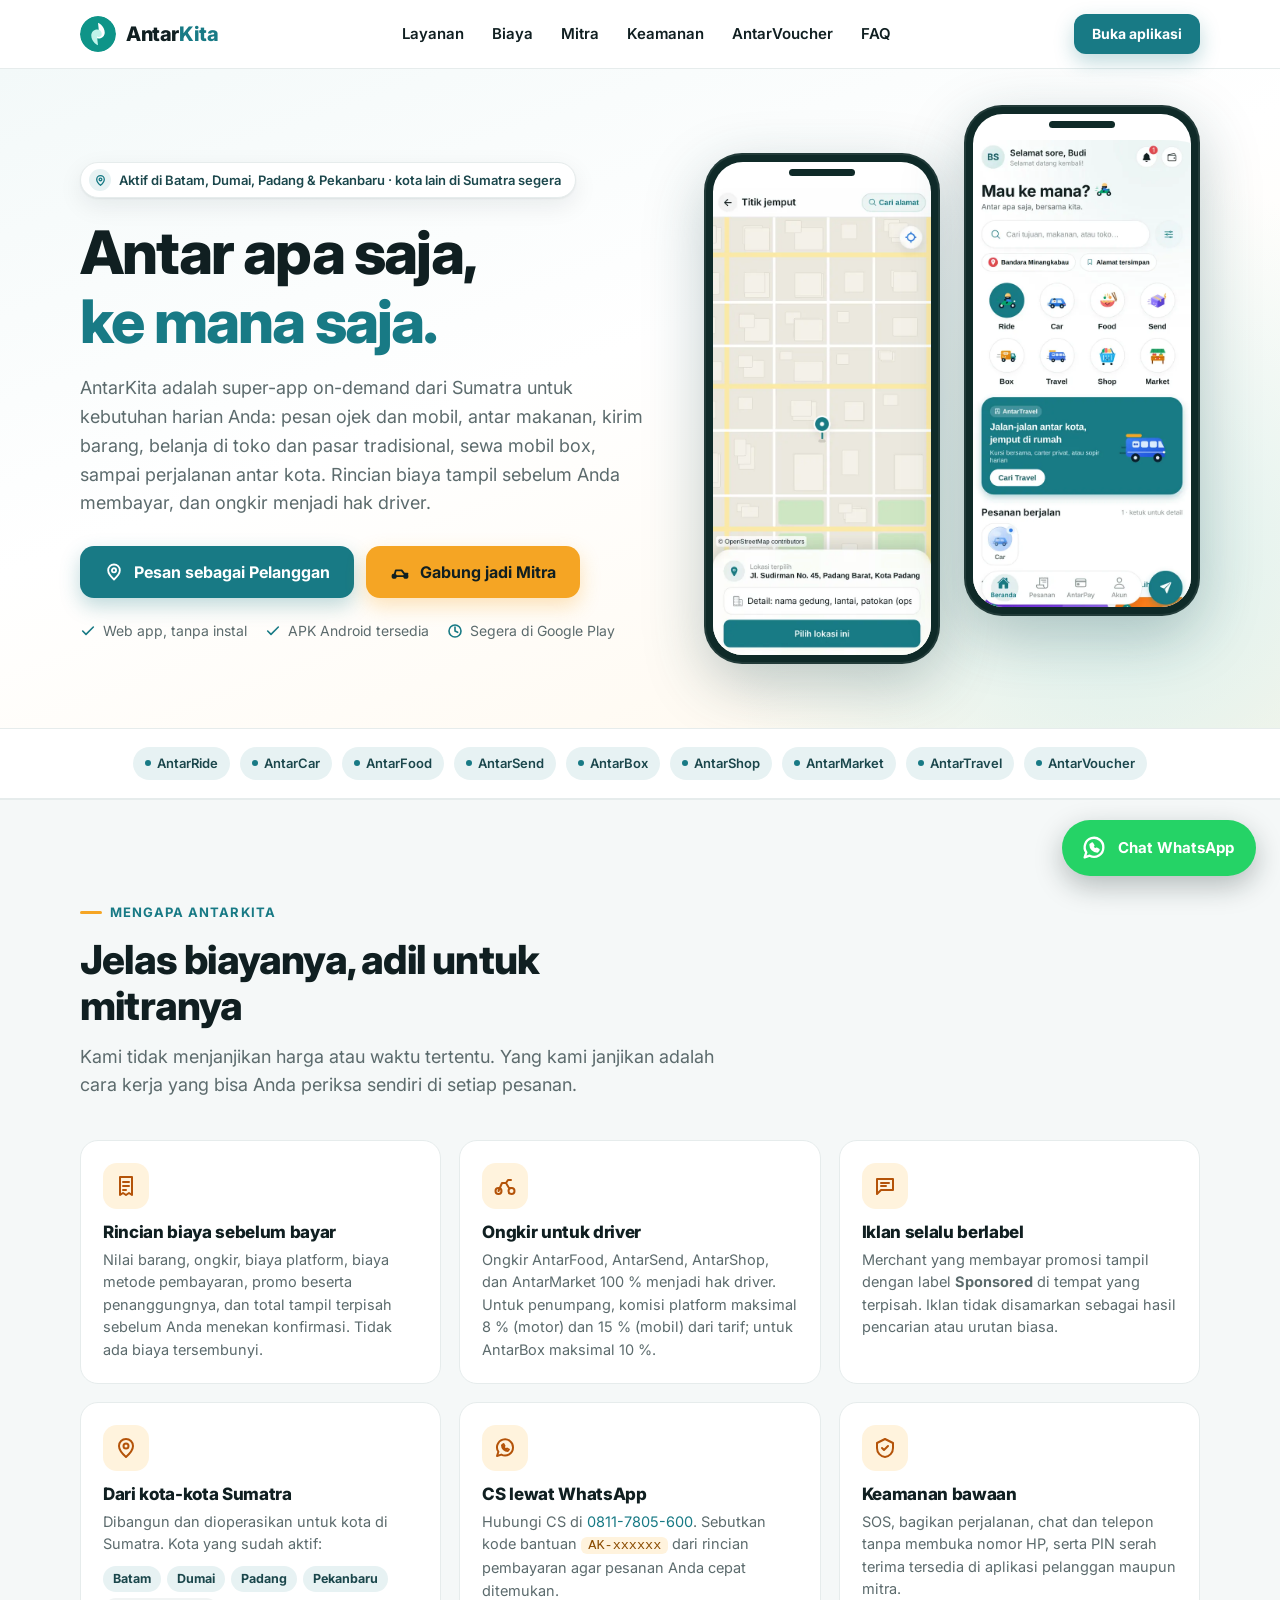
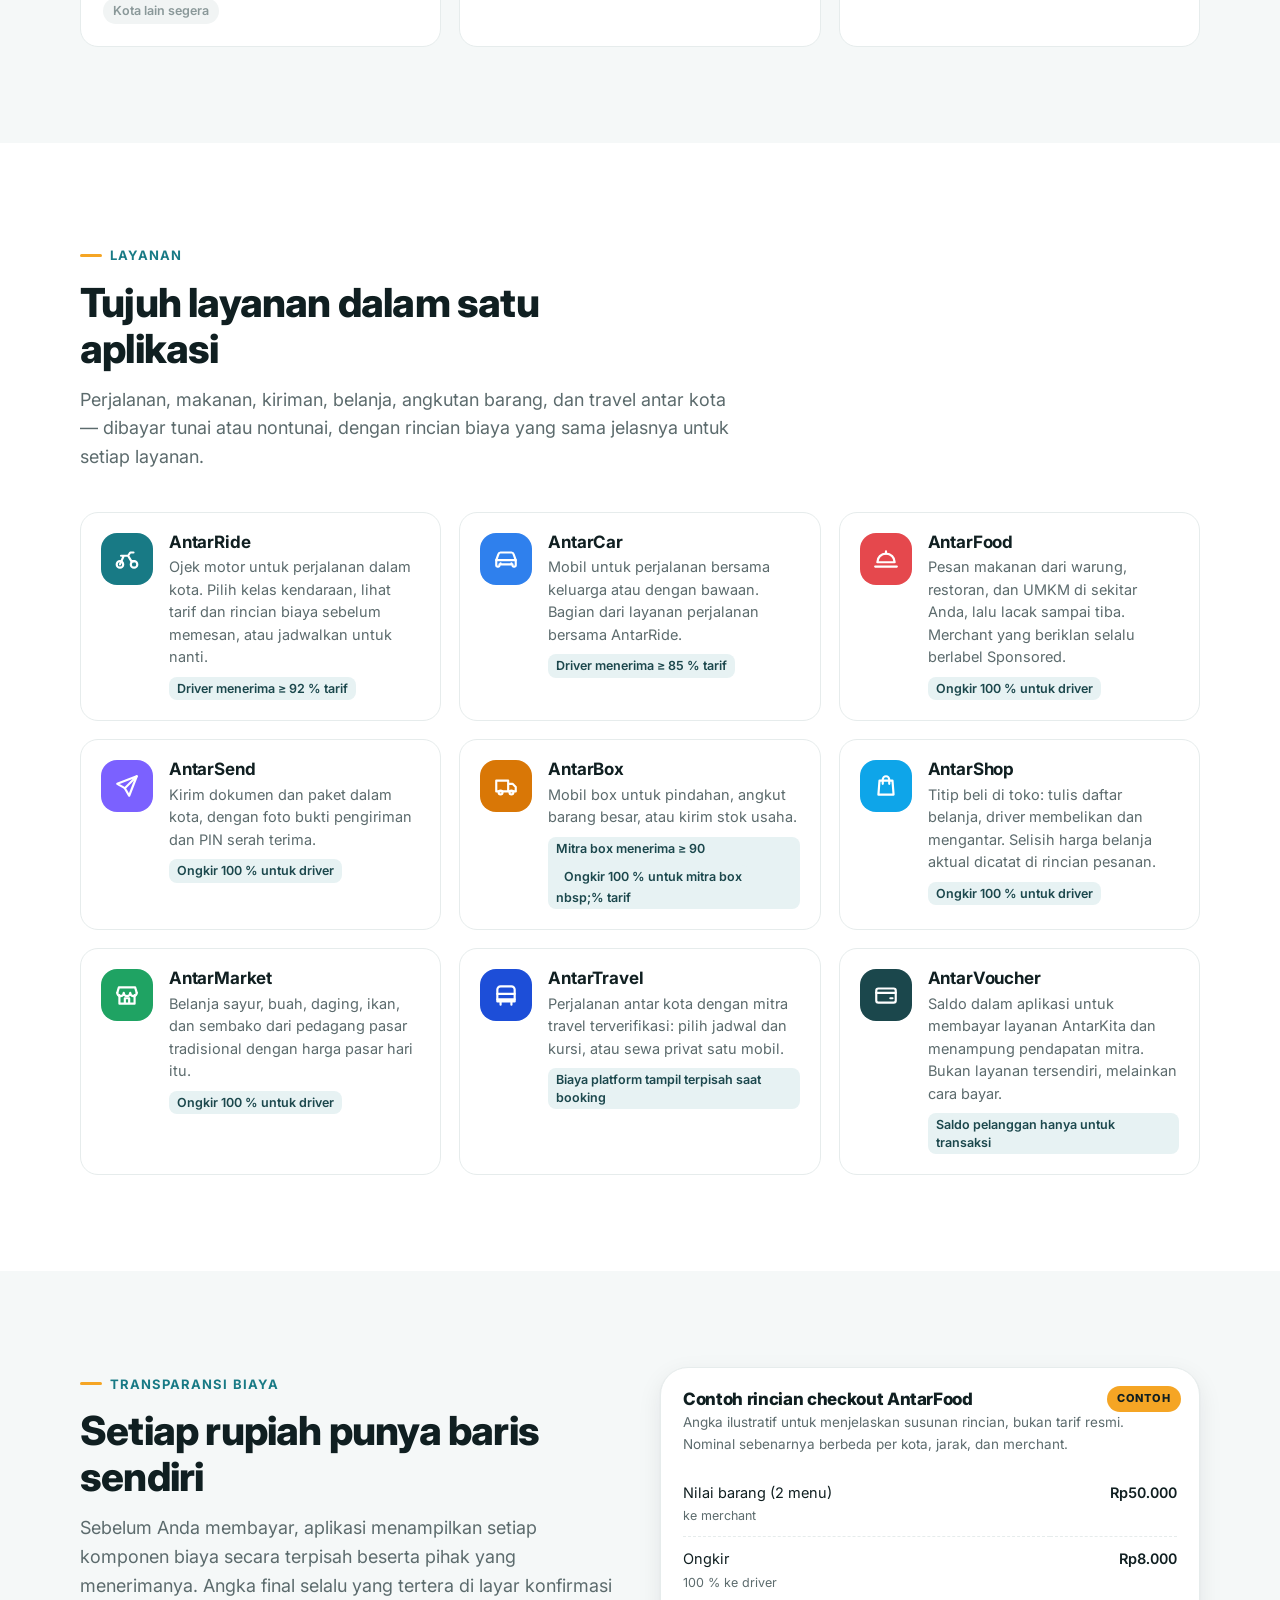
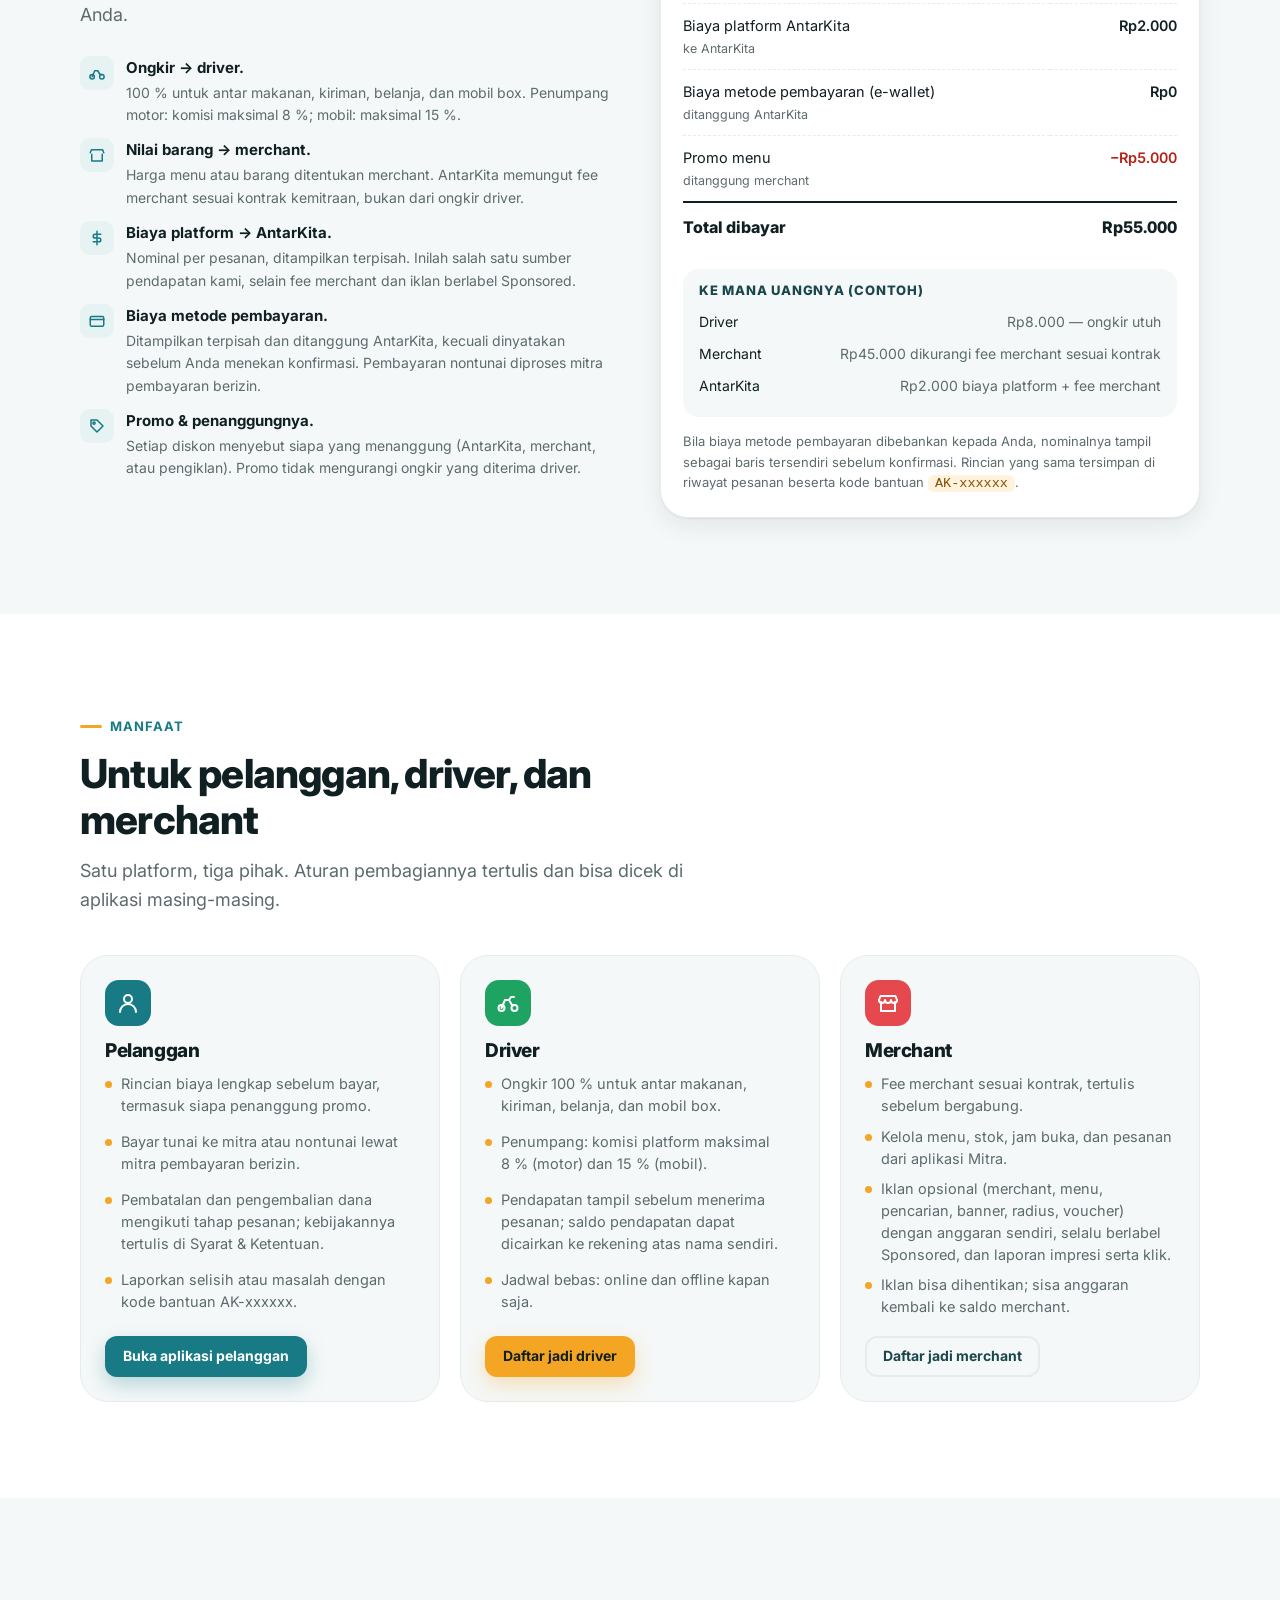
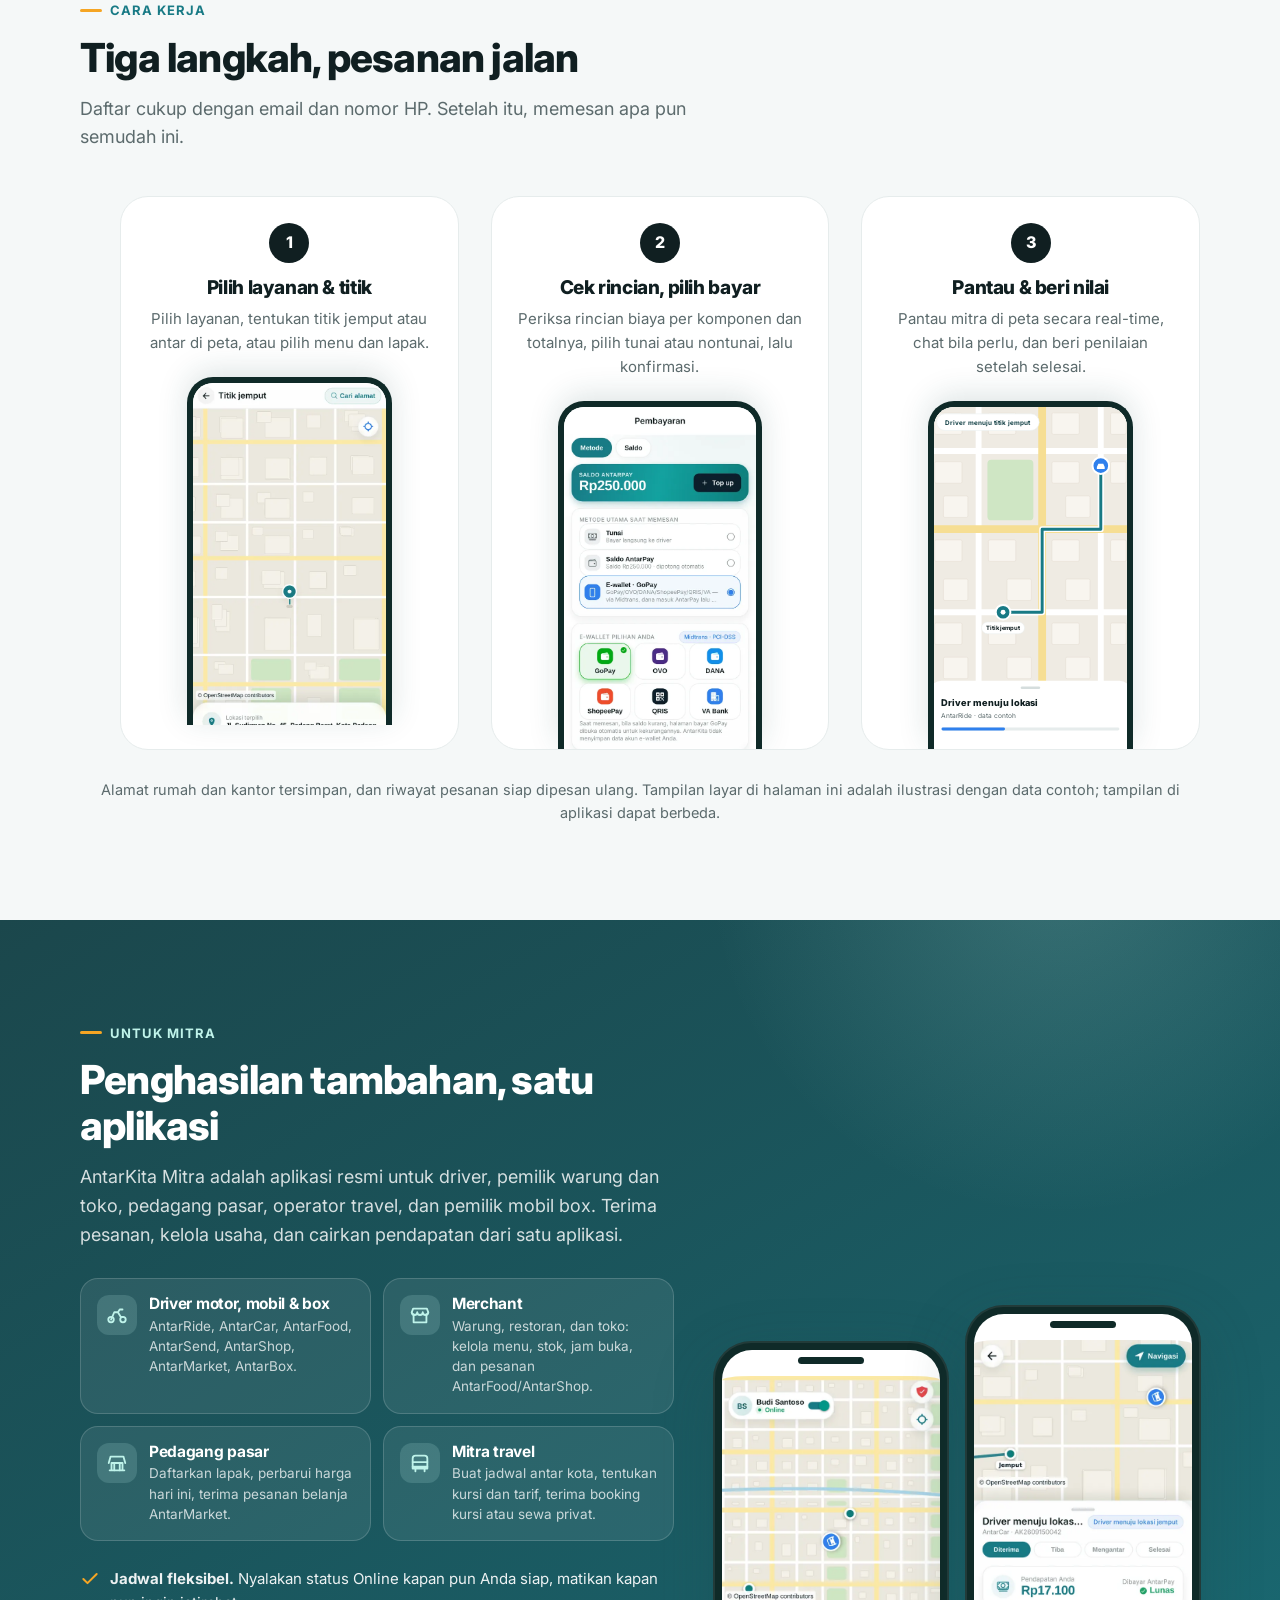
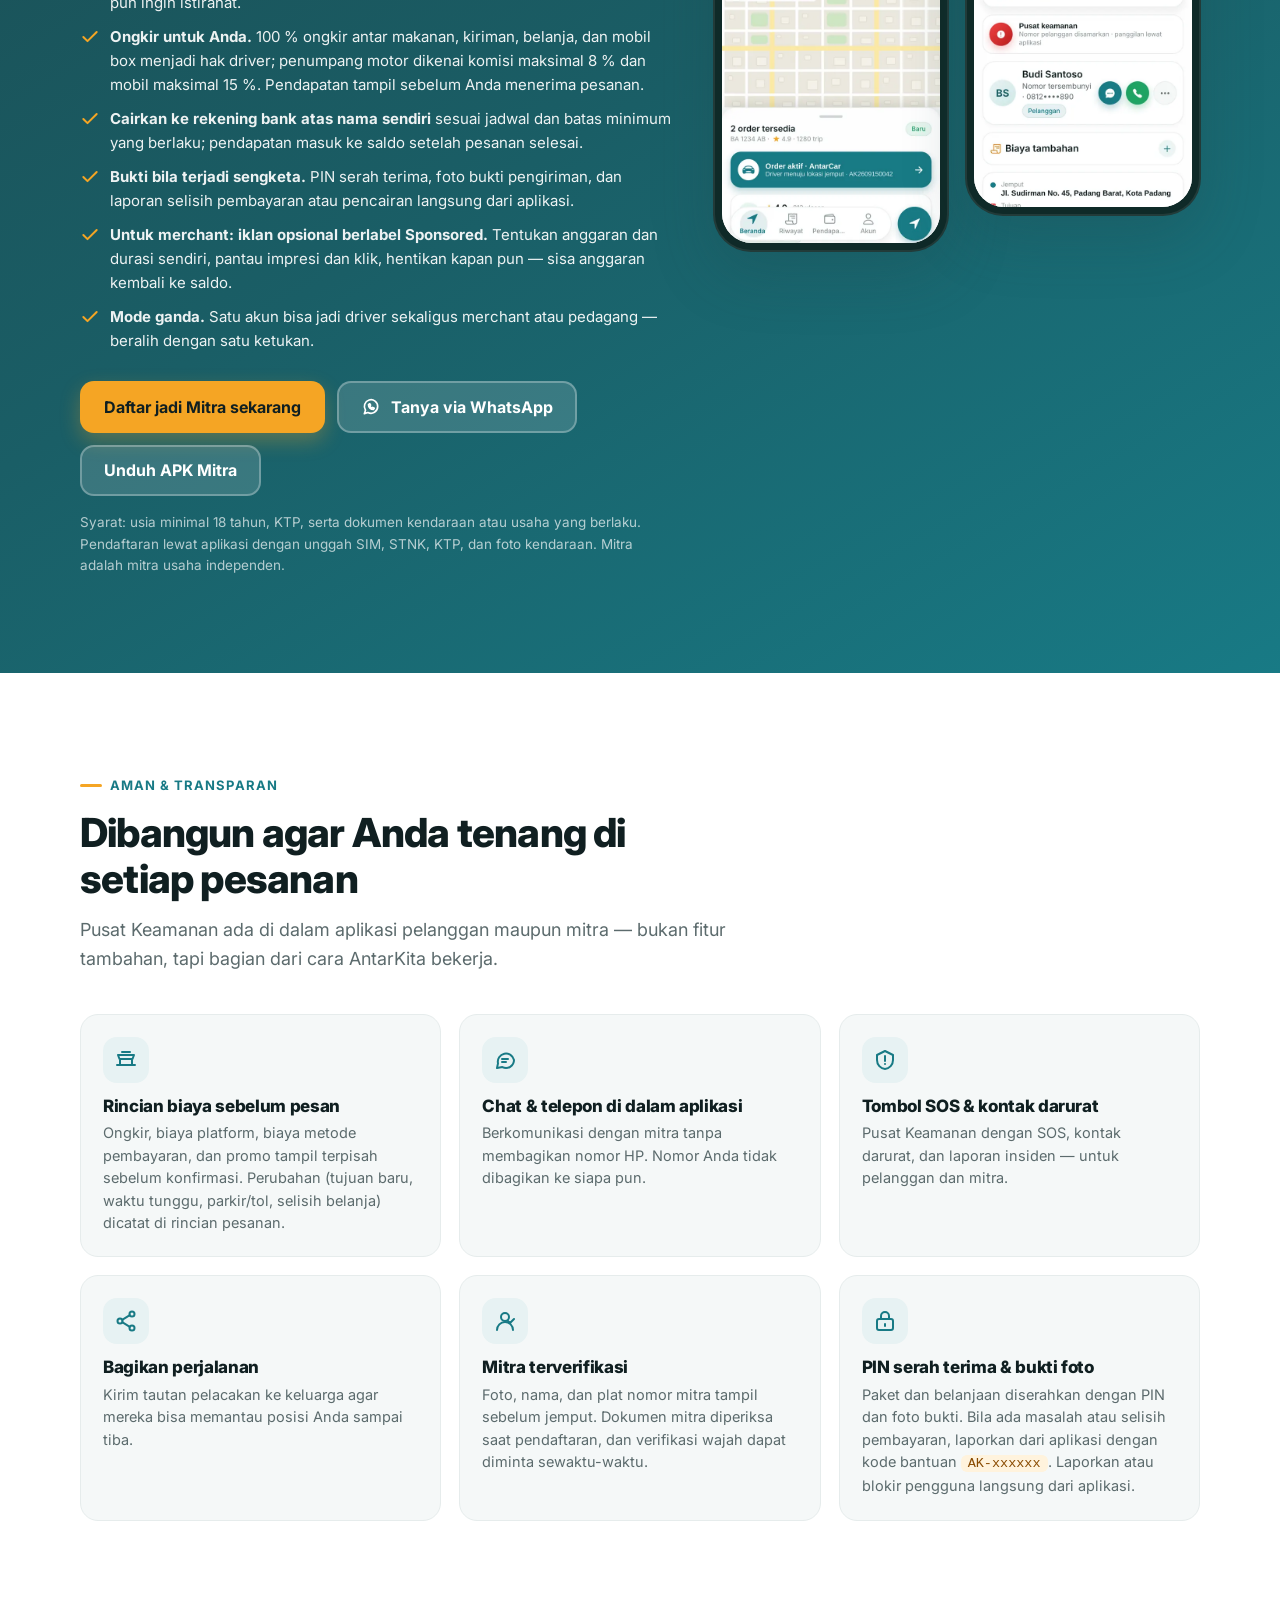
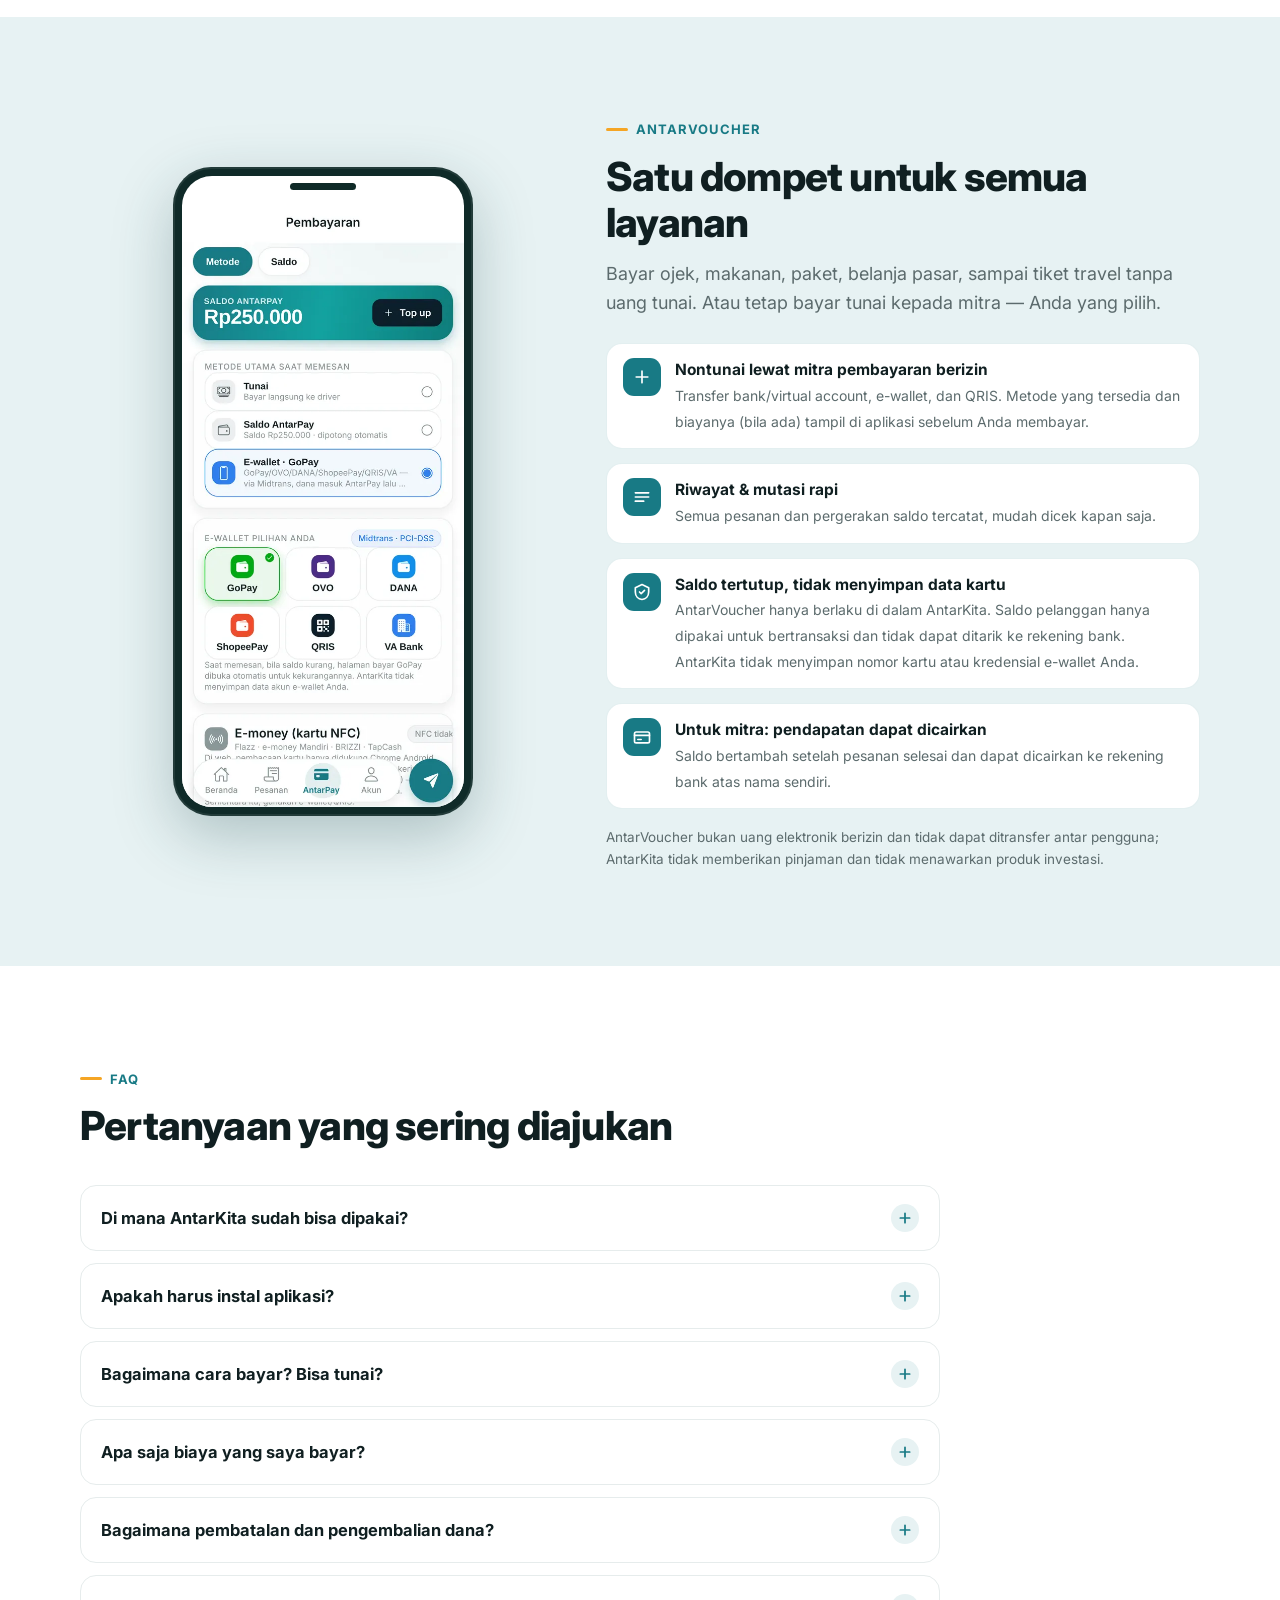
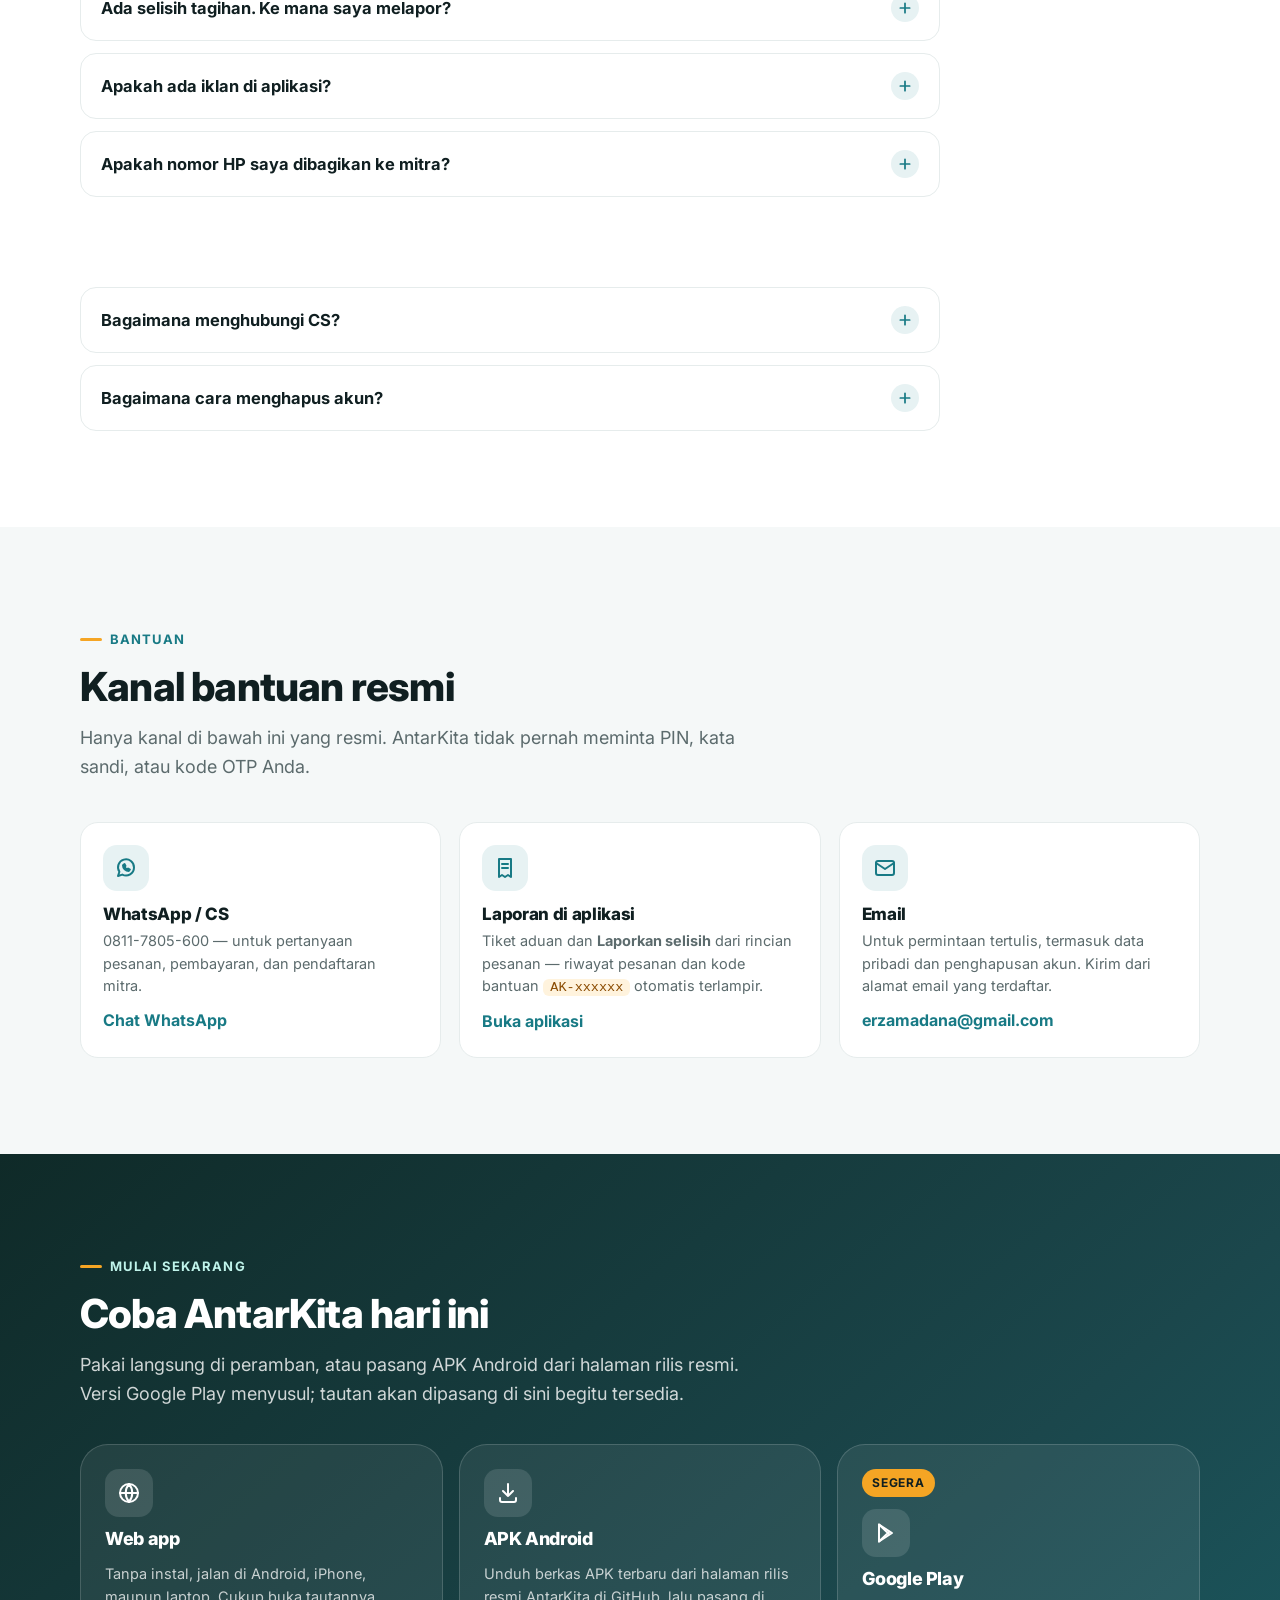
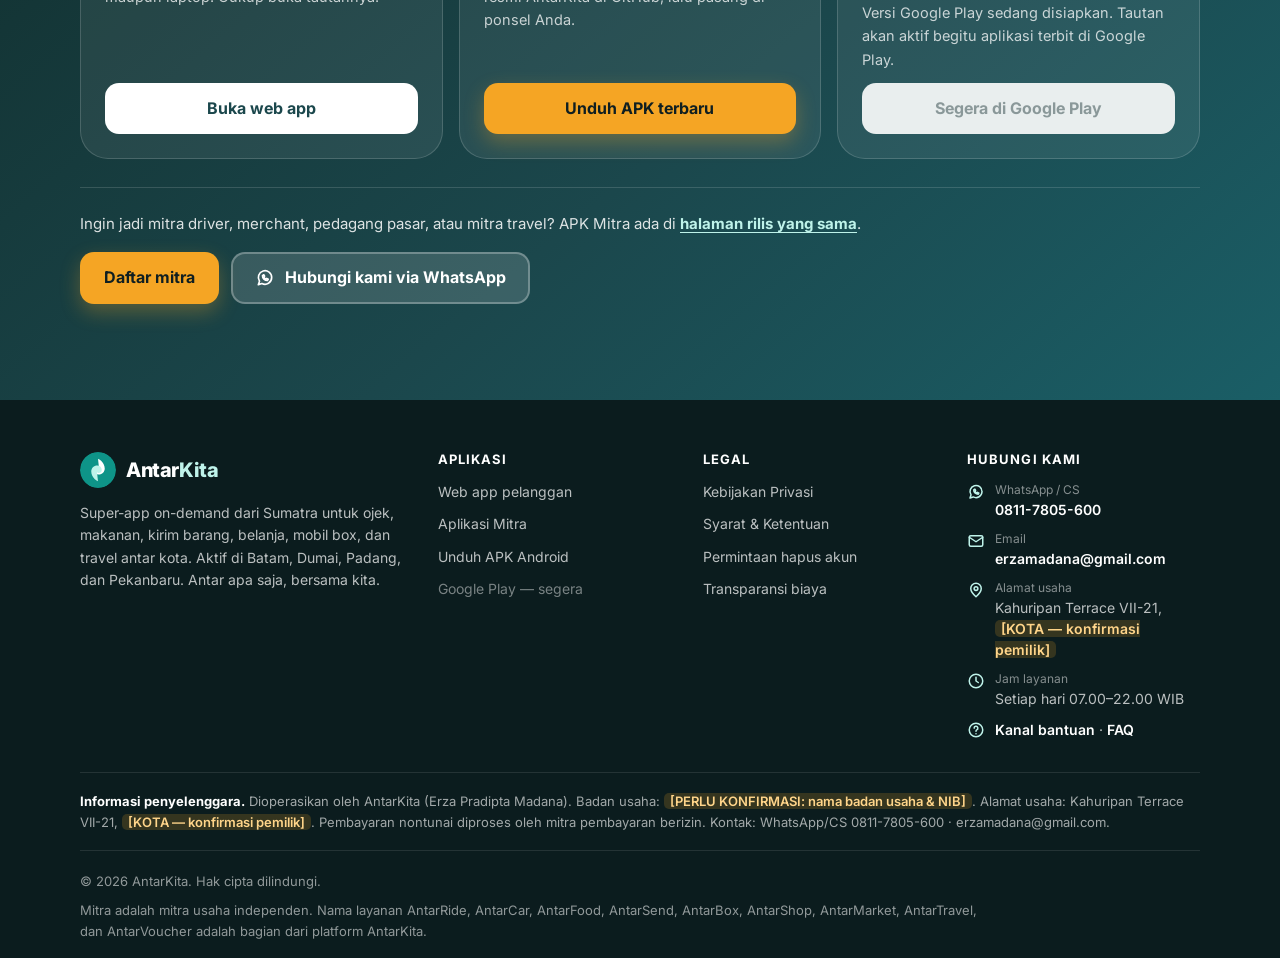
==== commit 096eb08e: "landing: AntarPay → AntarVoucher (nama saldo tertutup) Co-Authored-By: Claude Opus 5.5 <noreply@anth" ====
--- a/index.html
+++ b/index.html
@@ -24,7 +24,7 @@
 <meta property="og:image:alt" content="Logo AntarKita dengan tagline Antar apa saja, ke mana saja">
 <meta name="twitter:card" content="summary_large_image">
 <meta name="twitter:title" content="AntarKita — Ojek, Makanan, Kirim &amp; Belanja dalam Satu Aplikasi">
-<meta name="twitter:description" content="Super-app on-demand di Sumatra: ojek, makanan, kirim barang, belanja, travel antar kota &amp; AntarPay. Rincian biaya tampil sebelum bayar.">
+<meta name="twitter:description" content="Super-app on-demand di Sumatra: ojek, makanan, kirim barang, belanja, travel antar kota &amp; AntarVoucher. Rincian biaya tampil sebelum bayar.">
 <meta name="twitter:image" content="https://antarkitaindonesia.com/assets/og-image.jpg">
 
 <!-- Font -->
@@ -77,7 +77,7 @@
       "inLanguage": "id",
       "offers": { "@type": "Offer", "price": "0", "priceCurrency": "IDR" },
       "publisher": { "@id": "https://antarkitaindonesia.com/#org" },
-      "description": "Pesan ojek dan mobil, antar makanan, kirim barang, belanja di toko dan pasar tradisional, sewa mobil box, sampai perjalanan antar kota — semuanya dalam satu aplikasi dengan satu dompet AntarPay."
+      "description": "Pesan ojek dan mobil, antar makanan, kirim barang, belanja di toko dan pasar tradisional, sewa mobil box, sampai perjalanan antar kota — semuanya dalam satu aplikasi dengan satu dompet AntarVoucher."
     },
     {
       "@type": "MobileApplication",
@@ -273,7 +273,7 @@
 .safe h3{font-size:17px;margin-top:14px}
 .safe p{color:var(--muted);font-size:14.5px;margin-top:6px;line-height:1.55}
 
-/* ===== AntarPay ===== */
+/* ===== AntarVoucher ===== */
 .pay{background:var(--teal-light)}
 .pay .wrap{display:grid;gap:40px;align-items:center}
 @media (min-width:900px){.pay .wrap{grid-template-columns:.9fr 1.1fr}}
@@ -435,7 +435,7 @@
       <a href="#biaya">Biaya</a>
       <a href="#mitra">Mitra</a>
       <a href="#keamanan">Keamanan</a>
-      <a href="#antarpay">AntarPay</a>
+      <a href="#antarpay">AntarVoucher</a>
       <a href="#faq">FAQ</a>
     </nav>
     <div style="display:flex;align-items:center;gap:10px">
@@ -452,7 +452,7 @@
     <a href="#cara-kerja">Cara kerja</a>
     <a href="#mitra">Untuk Mitra</a>
     <a href="#keamanan">Keamanan</a>
-    <a href="#antarpay">AntarPay</a>
+    <a href="#antarpay">AntarVoucher</a>
     <a href="#faq">FAQ</a>
     <a href="#bantuan">Bantuan</a>
     <a class="btn btn-primary" href="https://apps.antarkitaindonesia.com/" rel="noopener">Buka aplikasi pelanggan</a>
@@ -496,7 +496,7 @@
 
 <div class="strip" aria-label="Daftar layanan">
   <div class="wrap">
-    <span class="chip">AntarRide</span><span class="chip">AntarCar</span><span class="chip">AntarFood</span><span class="chip">AntarSend</span><span class="chip">AntarBox</span><span class="chip">AntarShop</span><span class="chip">AntarMarket</span><span class="chip">AntarTravel</span><span class="chip">AntarPay</span>
+    <span class="chip">AntarRide</span><span class="chip">AntarCar</span><span class="chip">AntarFood</span><span class="chip">AntarSend</span><span class="chip">AntarBox</span><span class="chip">AntarShop</span><span class="chip">AntarMarket</span><span class="chip">AntarTravel</span><span class="chip">AntarVoucher</span>
   </div>
 </div>
 
@@ -589,7 +589,7 @@
       </article>
       <article class="svc rv">
         <div class="ic c-pay"><svg viewBox="0 0 24 24" fill="none" stroke="currentColor" stroke-width="2" stroke-linecap="round" stroke-linejoin="round" aria-hidden="true"><rect x="3" y="6" width="18" height="13" rx="2"/><path d="M3 10h18M16 15h2"/></svg></div>
-        <div><h3>AntarPay</h3><p>Saldo dalam aplikasi untuk membayar layanan AntarKita dan menampung pendapatan mitra. Bukan layanan tersendiri, melainkan cara bayar.</p><span class="fee-line">Saldo pelanggan hanya untuk transaksi</span></div>
+        <div><h3>AntarVoucher</h3><p>Saldo dalam aplikasi untuk membayar layanan AntarKita dan menampung pendapatan mitra. Bukan layanan tersendiri, melainkan cara bayar.</p><span class="fee-line">Saldo pelanggan hanya untuk transaksi</span></div>
       </article>
     </div>
   </div>
@@ -705,7 +705,7 @@
         <span class="num" aria-hidden="true">2</span>
         <h3>Cek rincian, pilih bayar</h3>
         <p>Periksa rincian biaya per komponen dan totalnya, pilih tunai atau nontunai, lalu konfirmasi.</p>
-        <div class="shot"><img src="assets/pelanggan-pay.webp" width="560" height="1212" loading="lazy" decoding="async" alt="Layar Pembayaran dengan pilihan metode: tunai, saldo AntarPay, atau e-wallet"></div>
+        <div class="shot"><img src="assets/pelanggan-pay.webp" width="560" height="1212" loading="lazy" decoding="async" alt="Layar Pembayaran dengan pilihan metode: tunai, saldo AntarVoucher, atau e-wallet"></div>
       </li>
       <li class="step rv">
         <span class="num" aria-hidden="true">3</span>
@@ -876,7 +876,7 @@
     </div>
     <div>
       <div class="rv">
-        <span class="eyebrow">AntarPay</span>
+        <span class="eyebrow">AntarVoucher</span>
         <h2 class="h2" id="judul-pay">Satu dompet untuk semua layanan</h2>
         <p class="lead">Bayar ojek, makanan, paket, belanja pasar, sampai tiket travel tanpa uang tunai. Atau tetap bayar tunai kepada mitra — Anda yang pilih.</p>
       </div>
@@ -891,14 +891,14 @@
         </li>
         <li class="rv">
           <span class="ic"><svg viewBox="0 0 24 24" fill="none" stroke="currentColor" stroke-width="2" stroke-linecap="round" stroke-linejoin="round" aria-hidden="true"><path d="M12 3l8 4v5c0 5-3.5 8.5-8 9-4.5-.5-8-4-8-9V7z"/><path d="M9 12l2 2 4-4"/></svg></span>
-          <div><strong>Saldo tertutup, tidak menyimpan data kartu</strong><span>AntarPay hanya berlaku di dalam AntarKita. Saldo pelanggan hanya dipakai untuk bertransaksi dan tidak dapat ditarik ke rekening bank. AntarKita tidak menyimpan nomor kartu atau kredensial e-wallet Anda.</span></div>
+          <div><strong>Saldo tertutup, tidak menyimpan data kartu</strong><span>AntarVoucher hanya berlaku di dalam AntarKita. Saldo pelanggan hanya dipakai untuk bertransaksi dan tidak dapat ditarik ke rekening bank. AntarKita tidak menyimpan nomor kartu atau kredensial e-wallet Anda.</span></div>
         </li>
         <li class="rv">
           <span class="ic"><svg viewBox="0 0 24 24" fill="none" stroke="currentColor" stroke-width="2" stroke-linecap="round" stroke-linejoin="round" aria-hidden="true"><rect x="3" y="6" width="18" height="13" rx="2"/><path d="M3 10h18M7 15h4"/></svg></span>
           <div><strong>Untuk mitra: pendapatan dapat dicairkan</strong><span>Saldo bertambah setelah pesanan selesai dan dapat dicairkan ke rekening bank atas nama sendiri.</span></div>
         </li>
       </ul>
-      <p class="pay-note">AntarPay bukan uang elektronik berizin dan tidak dapat ditransfer antar pengguna; AntarKita tidak memberikan pinjaman dan tidak menawarkan produk investasi.</p>
+      <p class="pay-note">AntarVoucher bukan uang elektronik berizin dan tidak dapat ditransfer antar pengguna; AntarKita tidak memberikan pinjaman dan tidak menawarkan produk investasi.</p>
     </div>
   </div>
 </section>
@@ -922,7 +922,7 @@
       </details>
       <details class="rv">
         <summary>Bagaimana cara bayar? Bisa tunai?<span class="pm" aria-hidden="true"><svg viewBox="0 0 24 24" fill="none" stroke="currentColor" stroke-width="2.6" stroke-linecap="round"><path d="M12 5v14M5 12h14"/></svg></span></summary>
-        <p>Bisa. Pesanan dapat dibayar tunai langsung ke mitra, atau nontunai (saldo AntarPay, transfer bank/virtual account, e-wallet, QRIS) yang diproses mitra pembayaran berizin. Metode yang tersedia dapat berbeda sewaktu-waktu dan selalu tampil di aplikasi. Rincian dan total tampil sebelum Anda menekan konfirmasi.</p>
+        <p>Bisa. Pesanan dapat dibayar tunai langsung ke mitra, atau nontunai (saldo AntarVoucher, transfer bank/virtual account, e-wallet, QRIS) yang diproses mitra pembayaran berizin. Metode yang tersedia dapat berbeda sewaktu-waktu dan selalu tampil di aplikasi. Rincian dan total tampil sebelum Anda menekan konfirmasi.</p>
       </details>
       <details class="rv">
         <summary>Apa saja biaya yang saya bayar?<span class="pm" aria-hidden="true"><svg viewBox="0 0 24 24" fill="none" stroke="currentColor" stroke-width="2.6" stroke-linecap="round"><path d="M12 5v14M5 12h14"/></svg></span></summary>
@@ -1099,7 +1099,7 @@
     </div>
     <div class="foot-bottom">
       <span>© 2026 AntarKita. Hak cipta dilindungi.</span>
-      <span>Mitra adalah mitra usaha independen. Nama layanan AntarRide, AntarCar, AntarFood, AntarSend, AntarBox, AntarShop, AntarMarket, AntarTravel, dan AntarPay adalah bagian dari platform AntarKita.</span>
+      <span>Mitra adalah mitra usaha independen. Nama layanan AntarRide, AntarCar, AntarFood, AntarSend, AntarBox, AntarShop, AntarMarket, AntarTravel, dan AntarVoucher adalah bagian dari platform AntarKita.</span>
     </div>
   </div>
 </footer>
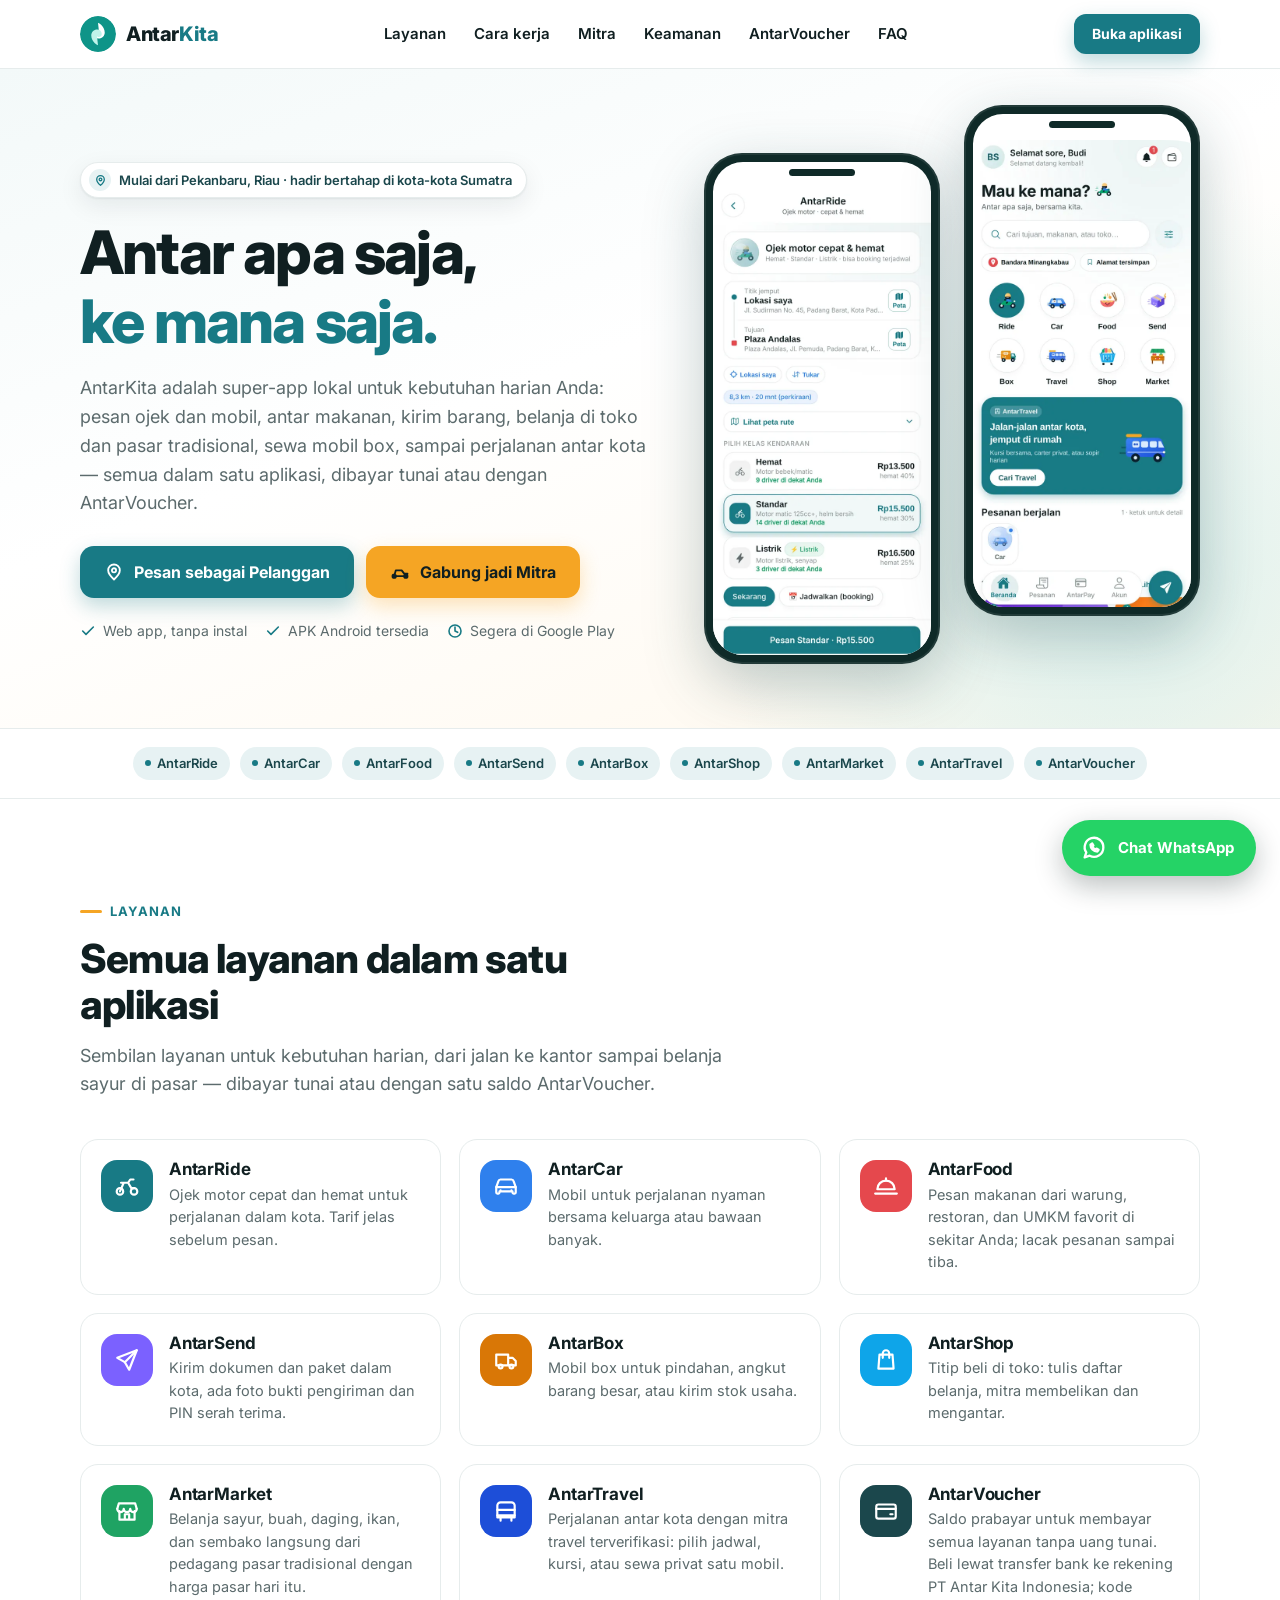
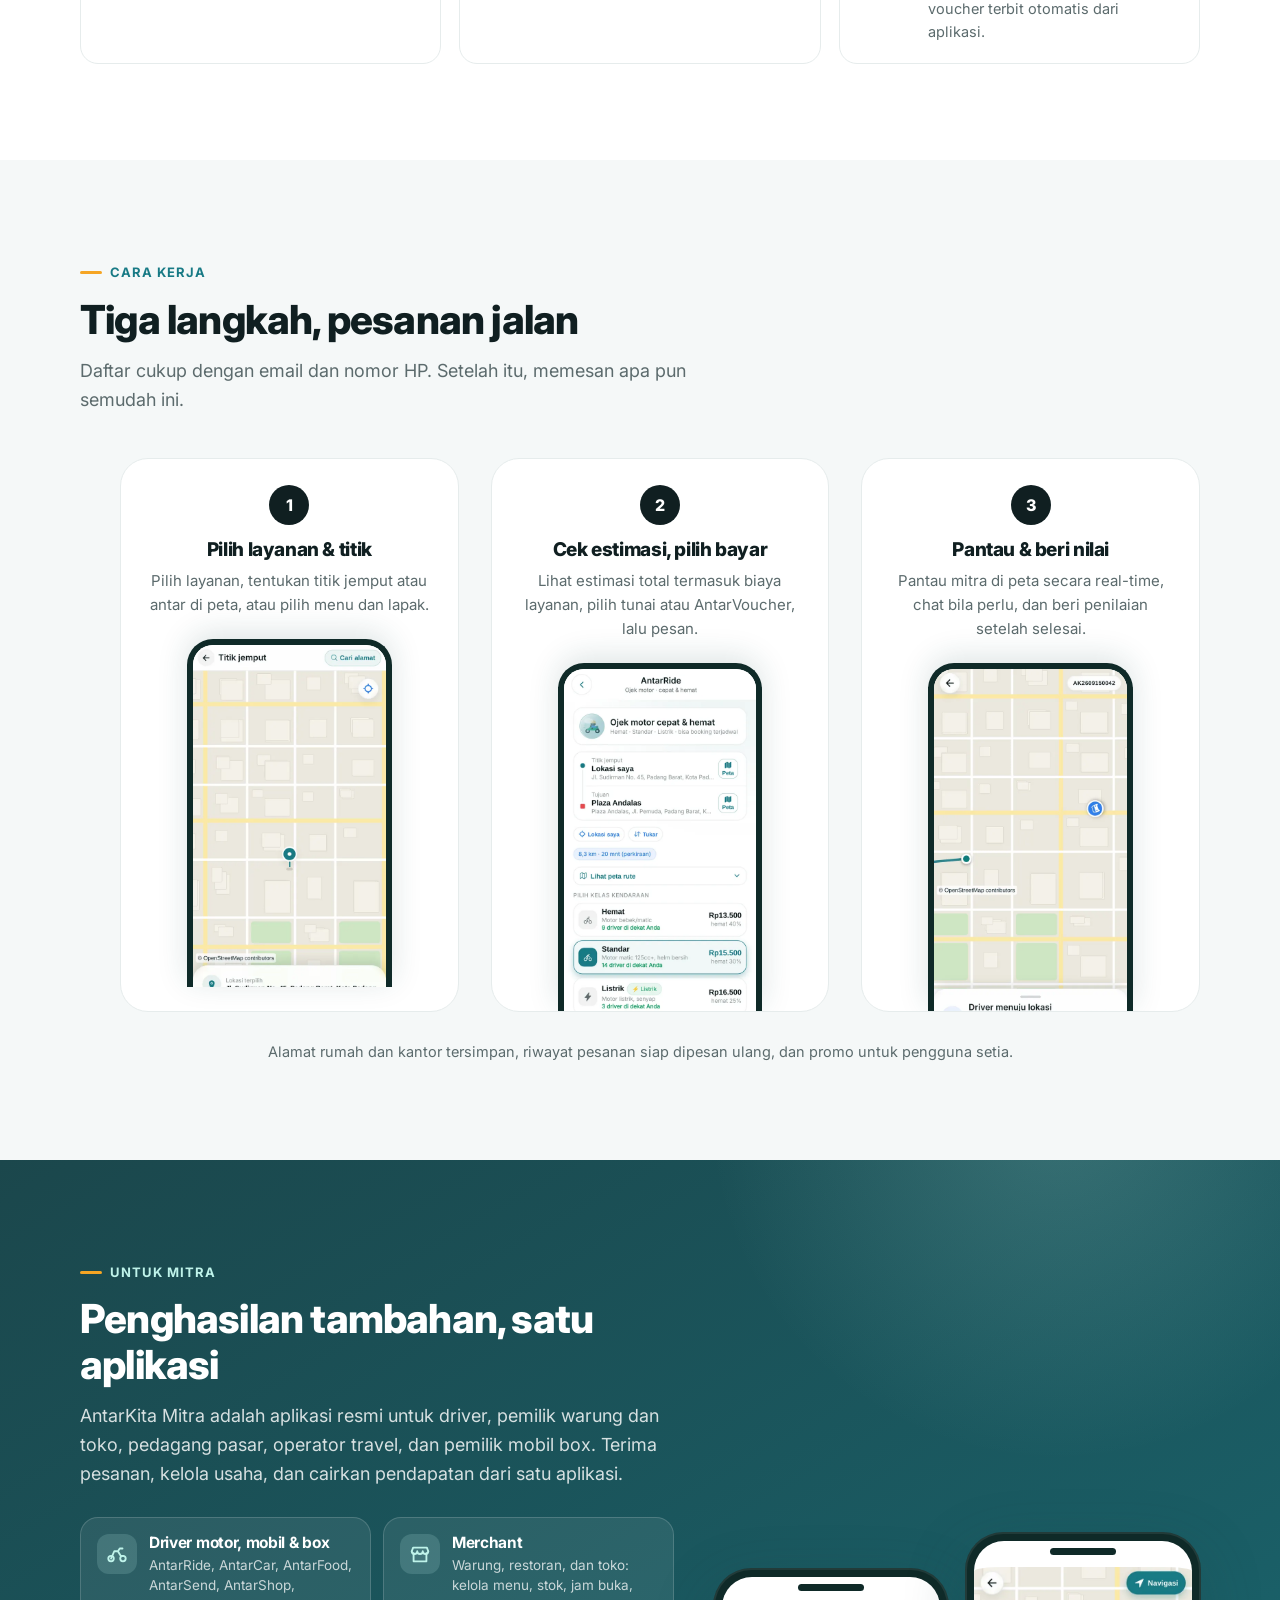
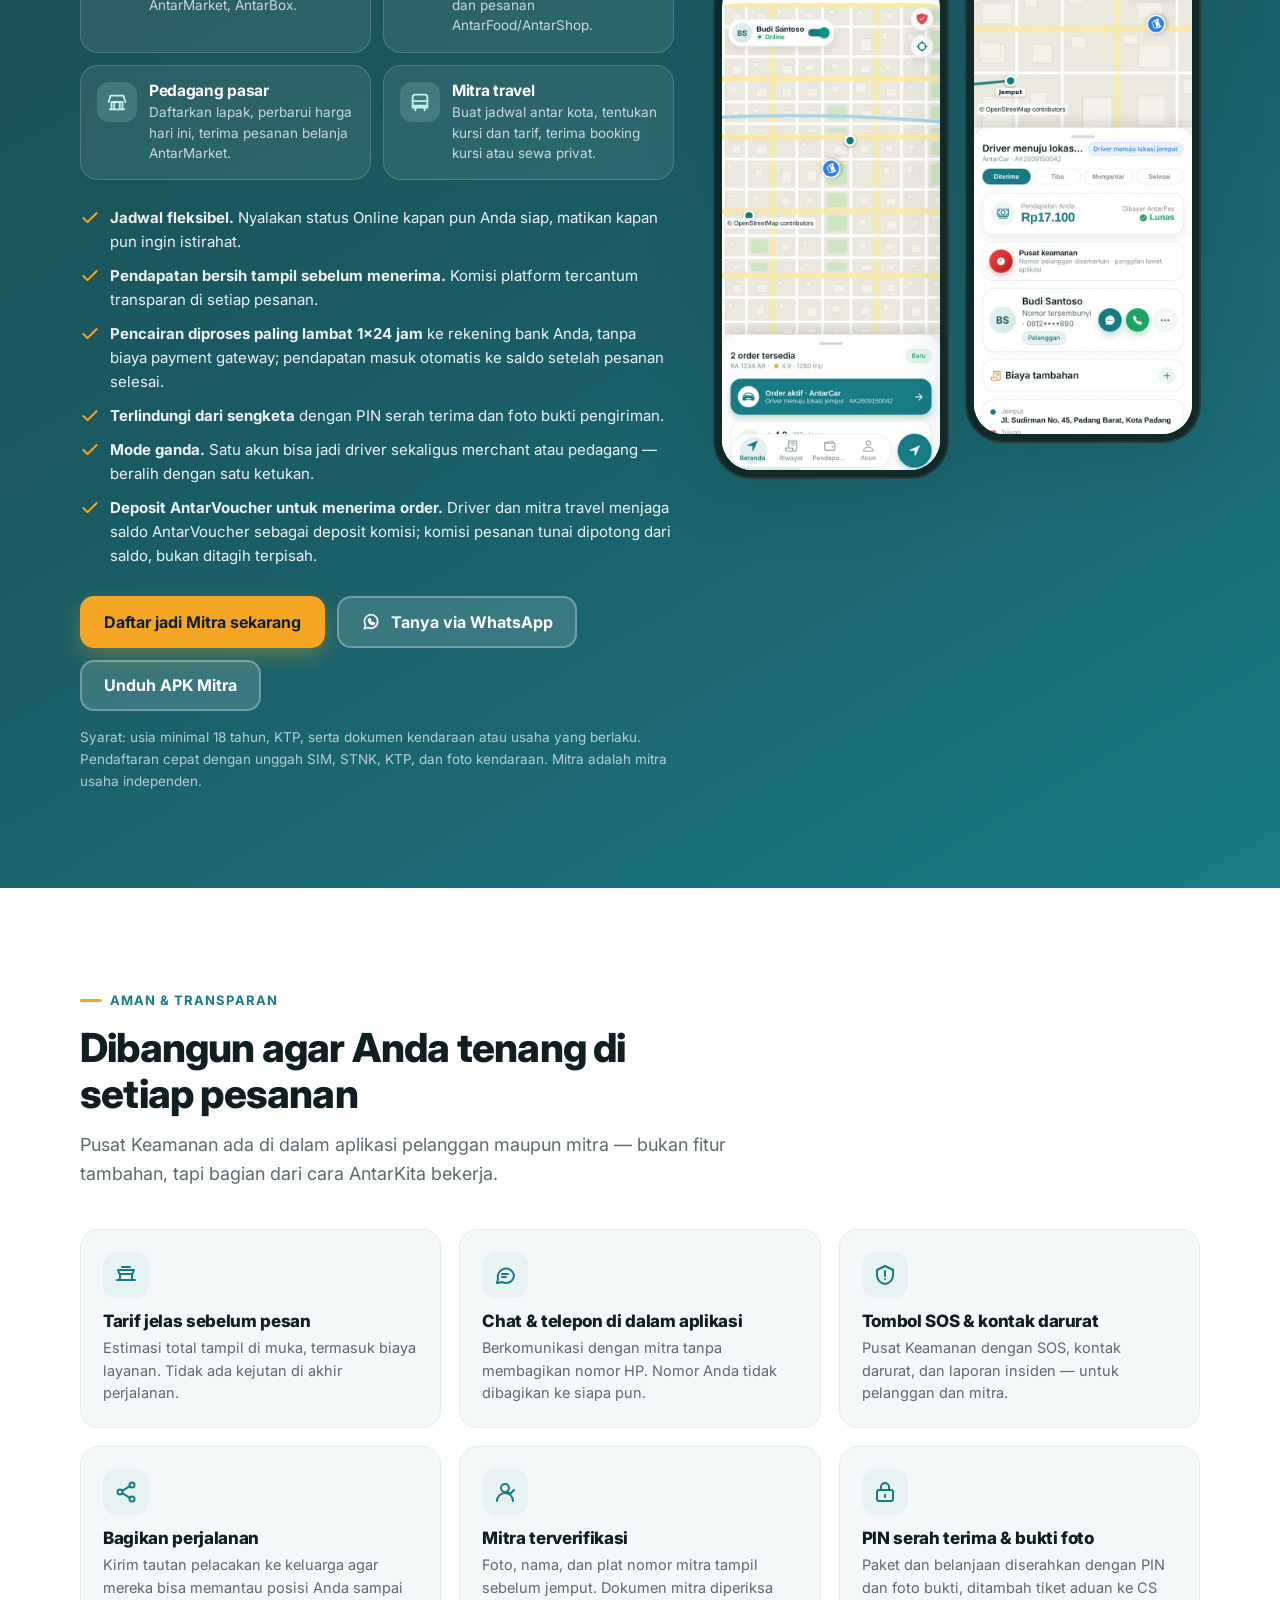
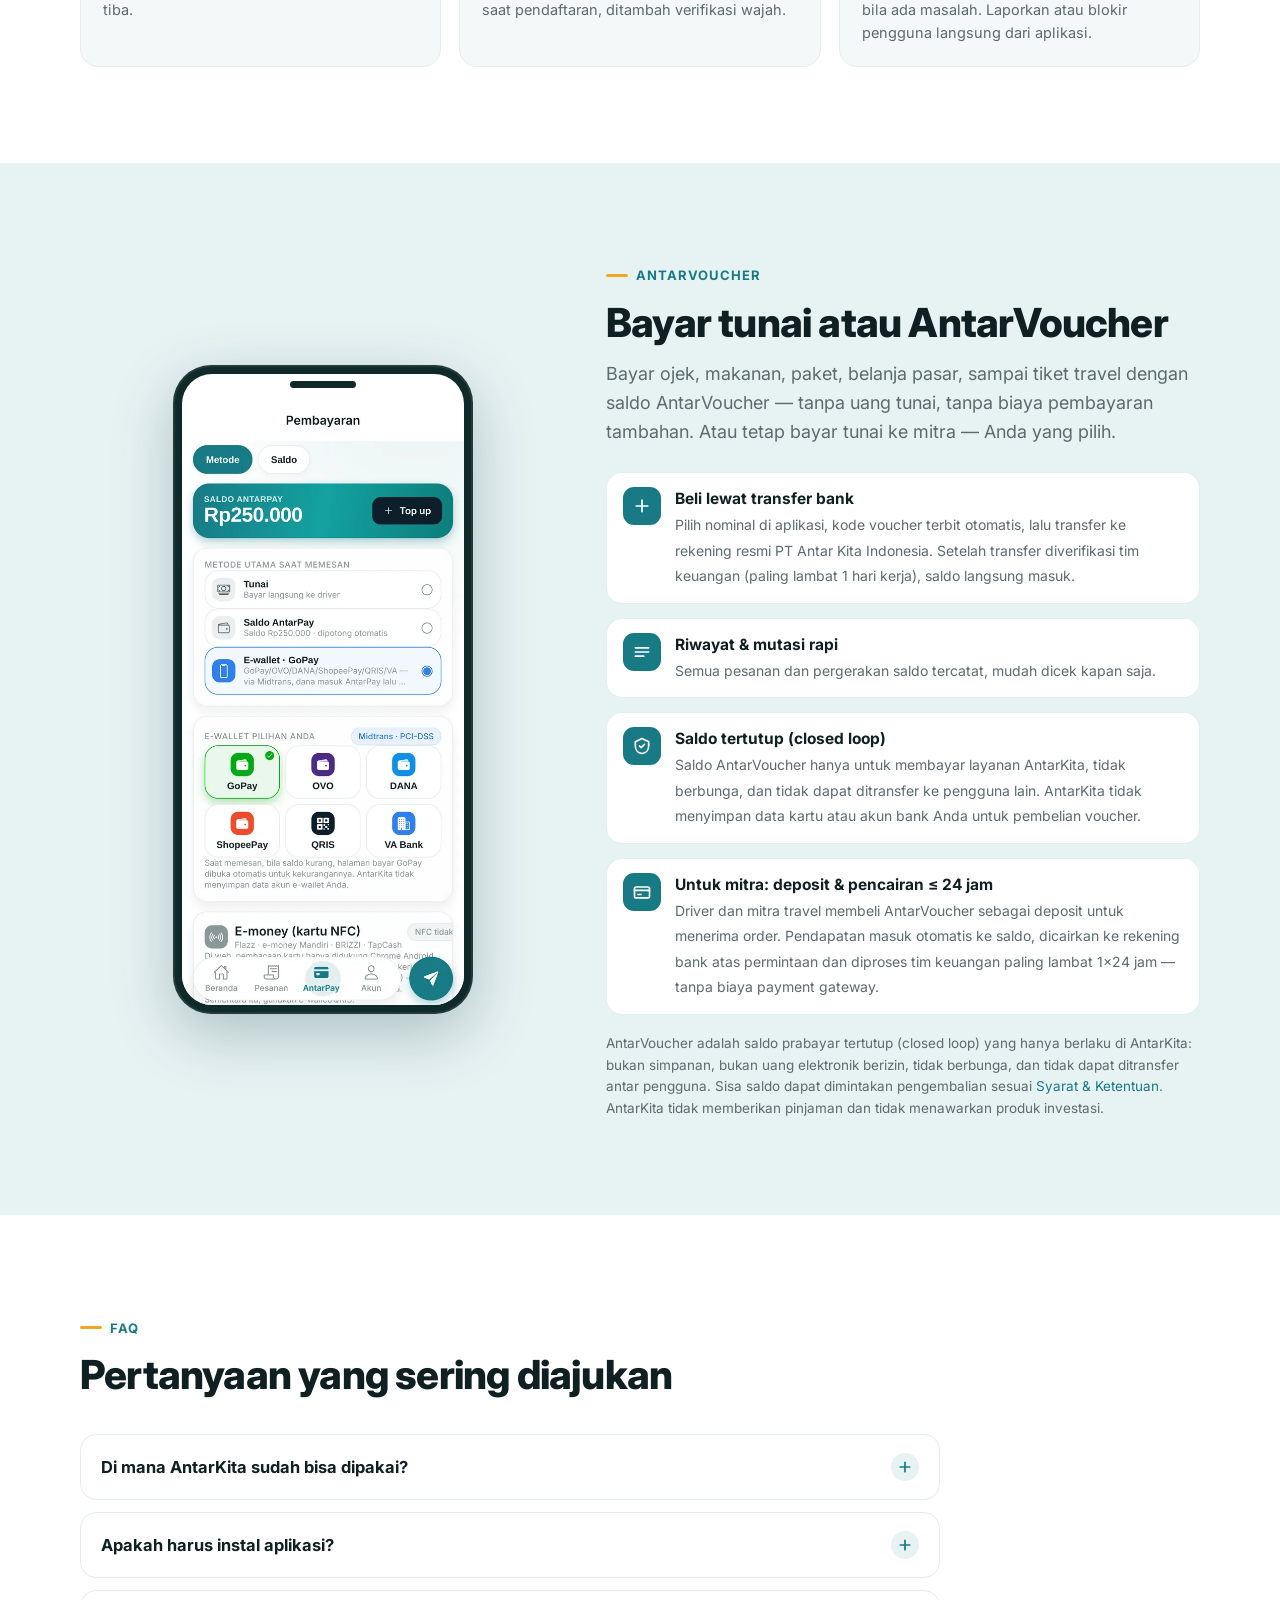
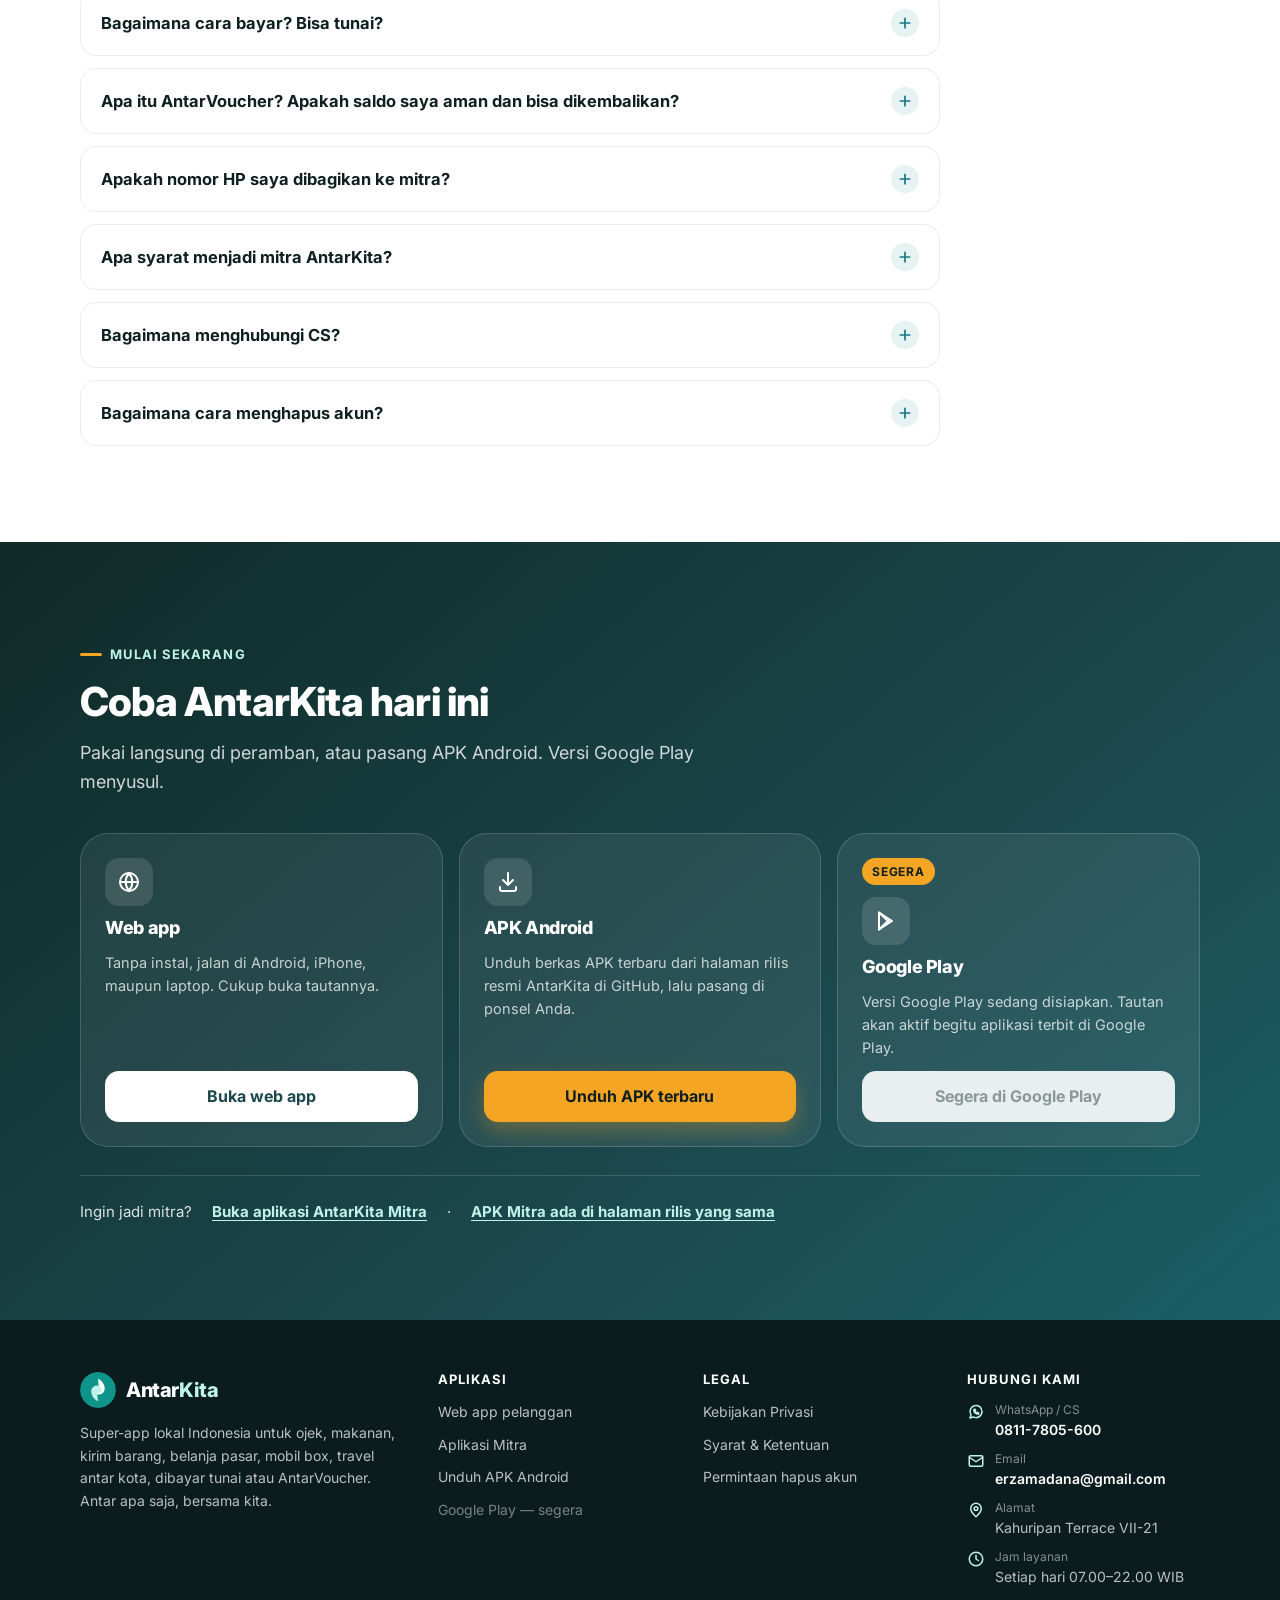
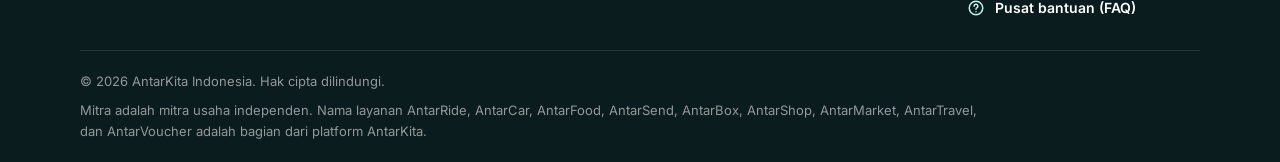
==== commit 7fefaa26: "feat(landing-v5): cara bayar tunai/AntarVoucher closed loop, deposit mitra, pencairan ≤ 24 jam; hapu" ====
--- a/index.html
+++ b/index.html
@@ -4,7 +4,7 @@
 <meta charset="utf-8">
 <meta name="viewport" content="width=device-width, initial-scale=1, viewport-fit=cover">
 <title>AntarKita — Ojek, Makanan, Kirim &amp; Belanja dalam Satu Aplikasi</title>
-<meta name="description" content="AntarKita: super-app on-demand di Sumatra (Batam, Dumai, Padang, Pekanbaru) untuk ojek, mobil, antar makanan, kirim barang, belanja, mobil box &amp; travel antar kota. Rincian biaya tampil sebelum bayar, ongkir untuk driver.">
+<meta name="description" content="AntarKita: super-app lokal untuk ojek, mobil, antar makanan, kirim barang, belanja pasar, mobil box &amp; travel antar kota — satu aplikasi, bayar tunai atau AntarVoucher.">
 <link rel="canonical" href="https://antarkitaindonesia.com/">
 <meta name="theme-color" content="#187A85">
 <meta name="robots" content="index,follow">
@@ -17,14 +17,14 @@
 <meta property="og:locale" content="id_ID">
 <meta property="og:url" content="https://antarkitaindonesia.com/">
 <meta property="og:title" content="AntarKita — Ojek, Makanan, Kirim &amp; Belanja dalam Satu Aplikasi">
-<meta property="og:description" content="Ojek, mobil, makanan, kirim barang, belanja, mobil box, dan travel antar kota dalam satu aplikasi. Rincian biaya tampil sebelum bayar. Aktif di Batam, Dumai, Padang, dan Pekanbaru.">
+<meta property="og:description" content="Ojek, mobil, makanan, kirim barang, belanja pasar, mobil box, travel antar kota — bayar tunai atau AntarVoucher. Satu aplikasi, tarif transparan. Mulai dari Pekanbaru, Riau.">
 <meta property="og:image" content="https://antarkitaindonesia.com/assets/og-image.jpg">
 <meta property="og:image:width" content="1200">
 <meta property="og:image:height" content="630">
 <meta property="og:image:alt" content="Logo AntarKita dengan tagline Antar apa saja, ke mana saja">
 <meta name="twitter:card" content="summary_large_image">
 <meta name="twitter:title" content="AntarKita — Ojek, Makanan, Kirim &amp; Belanja dalam Satu Aplikasi">
-<meta name="twitter:description" content="Super-app on-demand di Sumatra: ojek, makanan, kirim barang, belanja, travel antar kota &amp; AntarVoucher. Rincian biaya tampil sebelum bayar.">
+<meta name="twitter:description" content="Super-app lokal: ojek, makanan, kirim barang, belanja pasar, travel antar kota dalam satu aplikasi — bayar tunai atau AntarVoucher.">
 <meta name="twitter:image" content="https://antarkitaindonesia.com/assets/og-image.jpg">
 
 <!-- Font -->
@@ -40,31 +40,23 @@
     {
       "@type": "Organization",
       "@id": "https://antarkitaindonesia.com/#org",
-      "name": "AntarKita",
-      "alternateName": "AntarKita Indonesia",
+      "name": "AntarKita Indonesia",
+      "alternateName": "AntarKita",
       "url": "https://antarkitaindonesia.com/",
       "logo": "https://antarkitaindonesia.com/assets/apple-touch-icon.png",
       "email": "erzamadana@gmail.com",
       "telephone": "+62-811-7805-600",
       "founder": { "@type": "Person", "name": "Erza Pradipta Madana" },
-      "areaServed": [
-        { "@type": "City", "name": "Batam" },
-        { "@type": "City", "name": "Dumai" },
-        { "@type": "City", "name": "Padang" },
-        { "@type": "City", "name": "Pekanbaru" }
-      ],
+      "areaServed": { "@type": "Place", "name": "Pekanbaru, Riau, Indonesia" },
       "address": { "@type": "PostalAddress", "streetAddress": "Kahuripan Terrace VII-21", "addressCountry": "ID" },
-      "contactPoint": [
-        {
-          "@type": "ContactPoint",
-          "contactType": "customer service",
-          "telephone": "+62-811-7805-600",
-          "url": "https://wa.me/628117805600",
-          "email": "erzamadana@gmail.com",
-          "areaServed": "ID",
-          "availableLanguage": ["id"]
-        }
-      ]
+      "contactPoint": {
+        "@type": "ContactPoint",
+        "contactType": "customer service",
+        "telephone": "+62-811-7805-600",
+        "email": "erzamadana@gmail.com",
+        "url": "https://wa.me/628117805600",
+        "availableLanguage": "id"
+      }
     },
     {
       "@type": "MobileApplication",
@@ -77,7 +69,7 @@
       "inLanguage": "id",
       "offers": { "@type": "Offer", "price": "0", "priceCurrency": "IDR" },
       "publisher": { "@id": "https://antarkitaindonesia.com/#org" },
-      "description": "Pesan ojek dan mobil, antar makanan, kirim barang, belanja di toko dan pasar tradisional, sewa mobil box, sampai perjalanan antar kota — semuanya dalam satu aplikasi dengan satu dompet AntarVoucher."
+      "description": "Pesan ojek dan mobil, antar makanan, kirim barang, belanja di toko dan pasar tradisional, sewa mobil box, sampai perjalanan antar kota — semuanya dalam satu aplikasi, dibayar tunai atau dengan saldo AntarVoucher."
     },
     {
       "@type": "MobileApplication",
@@ -89,7 +81,7 @@
       "inLanguage": "id",
       "offers": { "@type": "Offer", "price": "0", "priceCurrency": "IDR" },
       "publisher": { "@id": "https://antarkitaindonesia.com/#org" },
-      "description": "Aplikasi resmi mitra AntarKita: driver ojek/mobil, merchant, pedagang pasar, mitra travel, dan mobil box. Terima pesanan, kelola usaha, dan cairkan pendapatan."
+      "description": "Aplikasi resmi mitra AntarKita: driver ojek/mobil, merchant, pedagang pasar, mitra travel, dan mobil box. Terima pesanan, kelola usaha, dan cairkan pendapatan ke rekening bank — diproses tim keuangan paling lambat 1×24 jam."
     },
     {
       "@type": "WebSite",
@@ -273,7 +265,7 @@
 .safe h3{font-size:17px;margin-top:14px}
 .safe p{color:var(--muted);font-size:14.5px;margin-top:6px;line-height:1.55}
 
-/* ===== AntarVoucher ===== */
+/* ===== AntarPay ===== */
 .pay{background:var(--teal-light)}
 .pay .wrap{display:grid;gap:40px;align-items:center}
 @media (min-width:900px){.pay .wrap{grid-template-columns:.9fr 1.1fr}}
@@ -348,72 +340,6 @@
 @media (prefers-reduced-motion:reduce){.wa-fab,.wa-fab:hover{transition:none;transform:none}}
 @media print{.wa-fab{display:none}}
 
-/* ===== Mengapa AntarKita ===== */
-.why{background:var(--bg-soft);border-top:1px solid var(--border)}
-.why .safe{background:#fff}
-.why .safe .ic{background:var(--accent-light);color:#B45309}
-.city-list{display:flex;flex-wrap:wrap;gap:6px;margin-top:10px}
-.city-list li{font-size:12.5px;font-weight:700;padding:3px 10px;border-radius:999px;background:var(--teal-light);color:var(--teal-deep)}
-.city-list li.soon{background:#F1F4F4;color:var(--faint);font-weight:600}
-
-/* ===== Transparansi biaya ===== */
-.fee{background:var(--bg-soft)}
-.fee .wrap{display:grid;gap:40px;align-items:start}
-@media (min-width:960px){.fee .wrap{grid-template-columns:1fr 1fr}}
-.fee-rules{display:grid;gap:12px;margin-top:26px}
-.fee-rules li{display:flex;gap:12px;align-items:flex-start;font-size:15px;color:var(--ink)}
-.fee-rules .ic{flex:none;width:34px;height:34px;border-radius:10px;background:var(--teal-light);color:var(--teal);display:grid;place-items:center}
-.fee-rules .ic svg{width:18px;height:18px}
-.fee-rules span.t{color:var(--muted);display:block;font-size:14px;margin-top:2px}
-.receipt{background:#fff;border:1px solid var(--border);border-radius:var(--radius-lg);box-shadow:var(--shadow);padding:22px;position:relative;min-width:0}
-.receipt .demo{position:absolute;top:18px;right:18px;font-size:11px;font-weight:800;letter-spacing:.08em;text-transform:uppercase;background:var(--accent);color:var(--ink);padding:4px 10px;border-radius:999px}
-.receipt h3{font-size:17px;padding-right:88px}
-.receipt .sub{font-size:13.5px;color:var(--muted);margin-top:2px}
-.receipt table{width:100%;border-collapse:collapse;margin-top:16px;font-size:14.5px}
-.receipt th,.receipt td{padding:10px 0;border-bottom:1px dashed var(--border);vertical-align:top;text-align:left;font-weight:400}
-.receipt td.n{text-align:right;white-space:nowrap;font-variant-numeric:tabular-nums;padding-left:12px;font-weight:600}
-.receipt .who{display:block;font-size:12.5px;color:var(--muted);margin-top:2px}
-.receipt .neg{color:#B42318}
-.receipt tr.total th,.receipt tr.total td{border-bottom:0;border-top:2px solid var(--ink);font-weight:800;font-size:16px;padding-top:12px}
-.flow{margin-top:18px;background:var(--bg-soft);border-radius:16px;padding:14px 16px}
-.flow h4{font-size:13px;letter-spacing:.06em;text-transform:uppercase;color:var(--teal-deep);margin-bottom:8px}
-.flow li{display:flex;justify-content:space-between;gap:12px;font-size:14px;padding:5px 0}
-.flow li span:last-child{text-align:right;color:var(--muted)}
-.fee-foot{margin-top:14px;font-size:13px;color:var(--muted)}
-
-/* ===== Manfaat 3 kolom ===== */
-.benefit3{display:grid;gap:16px;margin-top:40px}
-@media (min-width:900px){.benefit3{grid-template-columns:repeat(3,1fr);gap:20px}}
-.b3{background:var(--bg-soft);border:1px solid var(--border);border-radius:var(--radius-lg);padding:24px;display:flex;flex-direction:column}
-.b3 .ic{width:46px;height:46px;border-radius:14px;display:grid;place-items:center;color:#fff}
-.b3 .ic svg{width:24px;height:24px}
-.b3 h3{font-size:19px;margin-top:14px}
-.b3 ul{margin-top:12px;display:grid;gap:9px;flex:1}
-.b3 li{display:flex;gap:9px;font-size:14.5px;color:var(--muted);line-height:1.5}
-.b3 li::before{content:"";flex:none;width:7px;height:7px;border-radius:50%;background:var(--accent);margin-top:8px}
-.b3 .btn{margin-top:18px;align-self:flex-start}
-
-/* ===== Layanan: baris biaya ===== */
-.svc .fee-line{display:inline-block;margin-top:8px;font-size:12.5px;font-weight:600;color:var(--teal-deep);background:var(--teal-light);border-radius:8px;padding:3px 8px;line-height:1.4}
-
-/* ===== Peta ilustrasi (SVG) ===== */
-.step .shot svg{width:100%;height:100%;display:block;background:#EFEBE3}
-.demo-cap{margin-top:10px;font-size:12.5px;color:var(--faint);text-align:center}
-
-/* ===== Bantuan ===== */
-.help{background:var(--bg-soft)}
-.help .safe{background:#fff}
-.help .safe a.more{display:inline-block;margin-top:10px;font-weight:700}
-.code-chip{font-family:ui-monospace,SFMono-Regular,Menlo,Consolas,monospace;font-size:13.5px;background:var(--accent-light);color:#8A4B00;padding:1px 7px;border-radius:6px;white-space:nowrap}
-
-/* ===== CTA tambahan & penyelenggara ===== */
-.dl-cta{display:flex;flex-wrap:wrap;gap:12px;margin-top:16px}
-@media (max-width:420px){.dl-cta .btn,.b3 .btn{white-space:normal;width:100%}}
-.operator{border-top:1px solid rgba(255,255,255,.1);padding-block:18px;font-size:13px;color:rgba(255,255,255,.62);line-height:1.6}
-.operator strong{color:#fff;font-weight:700}
-.ph{background:rgba(245,165,36,.18);color:#FFD58A;padding:0 6px;border-radius:5px;font-weight:600}
-.ph-light{background:var(--accent-light);color:#8A4B00;padding:0 6px;border-radius:5px;font-weight:600}
-
 /* ===== Animasi reveal ===== */
 .rv{opacity:0;transform:translateY(16px);transition:opacity .6s ease,transform .6s ease}
 .rv.in{opacity:1;transform:none}
@@ -432,7 +358,7 @@
     </a>
     <nav class="menu" aria-label="Navigasi utama">
       <a href="#layanan">Layanan</a>
-      <a href="#biaya">Biaya</a>
+      <a href="#cara-kerja">Cara kerja</a>
       <a href="#mitra">Mitra</a>
       <a href="#keamanan">Keamanan</a>
       <a href="#antarpay">AntarVoucher</a>
@@ -446,15 +372,12 @@
     </div>
   </div>
   <div class="mobile-menu" id="menu-mobile" data-open="false">
-    <a href="#mengapa">Mengapa AntarKita</a>
     <a href="#layanan">Layanan</a>
-    <a href="#biaya">Transparansi biaya</a>
     <a href="#cara-kerja">Cara kerja</a>
     <a href="#mitra">Untuk Mitra</a>
     <a href="#keamanan">Keamanan</a>
     <a href="#antarpay">AntarVoucher</a>
     <a href="#faq">FAQ</a>
-    <a href="#bantuan">Bantuan</a>
     <a class="btn btn-primary" href="https://apps.antarkitaindonesia.com/" rel="noopener">Buka aplikasi pelanggan</a>
     <a class="btn btn-outline" href="https://apps.antarkitaindonesia.com/mitra/" rel="noopener">Gabung jadi Mitra</a>
   </div>
@@ -466,10 +389,10 @@
 <section class="hero" aria-labelledby="judul-hero">
   <div class="wrap">
     <div class="hero-copy">
-      <!-- Kota aktif per 24 Sep 2026 (dari pemilik): Batam, Dumai, Padang, Pekanbaru. Kota lain "segera". Tidak ada angka pengguna/mitra. -->
-      <span class="pill"><span class="dot"><svg viewBox="0 0 24 24" fill="none" stroke="currentColor" stroke-width="2.4" stroke-linecap="round" stroke-linejoin="round" aria-hidden="true"><path d="M12 21s7-6.2 7-11a7 7 0 1 0-14 0c0 4.8 7 11 7 11z"/><circle cx="12" cy="10" r="2.5"/></svg></span>Aktif di Batam, Dumai, Padang &amp; Pekanbaru · kota lain di Sumatra segera</span>
+      <!-- [ASUMSI] Wilayah: "mulai dari Pekanbaru, Riau" dan "hadir bertahap di kota-kota Sumatra" sesuai brief; tidak ada angka kota/pengguna. -->
+      <span class="pill"><span class="dot"><svg viewBox="0 0 24 24" fill="none" stroke="currentColor" stroke-width="2.4" stroke-linecap="round" stroke-linejoin="round" aria-hidden="true"><path d="M12 21s7-6.2 7-11a7 7 0 1 0-14 0c0 4.8 7 11 7 11z"/><circle cx="12" cy="10" r="2.5"/></svg></span>Mulai dari Pekanbaru, Riau · hadir bertahap di kota-kota Sumatra</span>
       <h1 id="judul-hero">Antar apa saja, <em>ke mana saja.</em></h1>
-      <p class="lead">AntarKita adalah super-app on-demand dari Sumatra untuk kebutuhan harian Anda: pesan ojek dan mobil, antar makanan, kirim barang, belanja di toko dan pasar tradisional, sewa mobil box, sampai perjalanan antar kota. Rincian biaya tampil sebelum Anda membayar, dan ongkir menjadi hak driver.</p>
+      <p class="lead">AntarKita adalah super-app lokal untuk kebutuhan harian Anda: pesan ojek dan mobil, antar makanan, kirim barang, belanja di toko dan pasar tradisional, sewa mobil box, sampai perjalanan antar kota — semua dalam satu aplikasi, dibayar tunai atau dengan AntarVoucher.</p>
       <div class="hero-cta">
         <a class="btn btn-primary" href="https://apps.antarkitaindonesia.com/" rel="noopener">
           <svg viewBox="0 0 24 24" fill="none" stroke="currentColor" stroke-width="2.2" stroke-linecap="round" stroke-linejoin="round" aria-hidden="true"><path d="M12 21s7-6.2 7-11a7 7 0 1 0-14 0c0 4.8 7 11 7 11z"/><circle cx="12" cy="10" r="2.5"/></svg>
@@ -487,9 +410,8 @@
       </ul>
     </div>
     <div class="hero-visual" aria-hidden="true">
-      <!-- Screenshot pelanggan-ride.webp tidak dipakai lagi di halaman: memuat label persentase penghematan dan jumlah driver (data tiruan) yang tidak dapat dibuktikan. -->
-      <div class="phone"><img src="assets/pelanggan-peta.webp" width="560" height="1212" alt="" fetchpriority="high" decoding="async"></div>
-      <div class="phone"><img src="assets/pelanggan-beranda.webp" width="560" height="1212" alt="" fetchpriority="high" decoding="async"></div>
+      <div class="phone"><img src="assets/pelanggan-ride.webp" width="560" height="1212" alt="" fetchpriority="high"></div>
+      <div class="phone"><img src="assets/pelanggan-beranda.webp" width="560" height="1212" alt="" fetchpriority="high"></div>
     </div>
   </div>
 </section>
@@ -499,188 +421,51 @@
     <span class="chip">AntarRide</span><span class="chip">AntarCar</span><span class="chip">AntarFood</span><span class="chip">AntarSend</span><span class="chip">AntarBox</span><span class="chip">AntarShop</span><span class="chip">AntarMarket</span><span class="chip">AntarTravel</span><span class="chip">AntarVoucher</span>
   </div>
 </div>
-
-<!-- ===== MENGAPA ANTARKITA ===== -->
-<section class="section why" id="mengapa" aria-labelledby="judul-mengapa">
-  <div class="wrap">
-    <div class="rv">
-      <span class="eyebrow">Mengapa AntarKita</span>
-      <h2 class="h2" id="judul-mengapa">Jelas biayanya, adil untuk mitranya</h2>
-      <p class="lead">Kami tidak menjanjikan harga atau waktu tertentu. Yang kami janjikan adalah cara kerja yang bisa Anda periksa sendiri di setiap pesanan.</p>
-    </div>
-    <div class="safe-grid">
-      <article class="safe rv">
-        <span class="ic"><svg viewBox="0 0 24 24" fill="none" stroke="currentColor" stroke-width="2" stroke-linecap="round" stroke-linejoin="round" aria-hidden="true"><path d="M6 3h12v18l-3-2-3 2-3-2-3 2z"/><path d="M9 8h6M9 12h6M9 16h3"/></svg></span>
-        <h3>Rincian biaya sebelum bayar</h3>
-        <p>Nilai barang, ongkir, biaya platform, biaya metode pembayaran, promo beserta penanggungnya, dan total tampil terpisah sebelum Anda menekan konfirmasi. Tidak ada biaya tersembunyi.</p>
-      </article>
-      <article class="safe rv">
-        <span class="ic"><svg viewBox="0 0 24 24" fill="none" stroke="currentColor" stroke-width="2" stroke-linecap="round" stroke-linejoin="round" aria-hidden="true"><circle cx="5.5" cy="17" r="3"/><circle cx="18.5" cy="17" r="3"/><path d="M5.5 17 9 9h4l3 5h2.5M13 9l2-3h3"/></svg></span>
-        <h3>Ongkir untuk driver</h3>
-        <p>Ongkir AntarFood, AntarSend, AntarShop, dan AntarMarket 100&nbsp;% menjadi hak driver. Untuk penumpang, komisi platform maksimal 8&nbsp;% (motor) dan 15&nbsp;% (mobil) dari tarif; untuk AntarBox maksimal 10&nbsp;%.</p>
-      </article>
-      <article class="safe rv">
-        <span class="ic"><svg viewBox="0 0 24 24" fill="none" stroke="currentColor" stroke-width="2" stroke-linecap="round" stroke-linejoin="round" aria-hidden="true"><path d="M4 5h16v11H8l-4 4z"/><path d="M8 9h8M8 12h5"/></svg></span>
-        <h3>Iklan selalu berlabel</h3>
-        <p>Merchant yang membayar promosi tampil dengan label <strong>Sponsored</strong> di tempat yang terpisah. Iklan tidak disamarkan sebagai hasil pencarian atau urutan biasa.</p>
-      </article>
-      <article class="safe rv">
-        <span class="ic"><svg viewBox="0 0 24 24" fill="none" stroke="currentColor" stroke-width="2" stroke-linecap="round" stroke-linejoin="round" aria-hidden="true"><path d="M12 21s7-6.2 7-11a7 7 0 1 0-14 0c0 4.8 7 11 7 11z"/><circle cx="12" cy="10" r="2.5"/></svg></span>
-        <h3>Dari kota-kota Sumatra</h3>
-        <p>Dibangun dan dioperasikan untuk kota di Sumatra. Kota yang sudah aktif:</p>
-        <ul class="city-list" aria-label="Kota aktif">
-          <li>Batam</li><li>Dumai</li><li>Padang</li><li>Pekanbaru</li><li class="soon">Kota lain segera</li>
-        </ul>
-      </article>
-      <article class="safe rv">
-        <span class="ic"><svg viewBox="0 0 24 24" fill="none" stroke="currentColor" stroke-width="2" stroke-linecap="round" stroke-linejoin="round" aria-hidden="true"><path d="M20 11.5a8 8 0 0 1-11.7 7.1L4 20l1.4-4.2A8 8 0 1 1 20 11.5z"/><path d="M9 9.2c0 3.2 2.6 5.8 5.8 5.8l1.1-1.5-1.8-1-.9.8a4.2 4.2 0 0 1-2.5-2.5l.8-.9-1-1.8z"/></svg></span>
-        <h3>CS lewat WhatsApp</h3>
-        <p>Hubungi CS di <a href="https://wa.me/628117805600?text=Halo%20AntarKita" target="_blank" rel="noopener">0811-7805-600</a>. Sebutkan kode bantuan <span class="code-chip">AK-xxxxxx</span> dari rincian pembayaran agar pesanan Anda cepat ditemukan.</p>
-      </article>
-      <article class="safe rv">
-        <span class="ic"><svg viewBox="0 0 24 24" fill="none" stroke="currentColor" stroke-width="2" stroke-linecap="round" stroke-linejoin="round" aria-hidden="true"><path d="M12 3l8 4v5c0 5-3.5 8.5-8 9-4.5-.5-8-4-8-9V7z"/><path d="M9 12l2 2 4-4"/></svg></span>
-        <h3>Keamanan bawaan</h3>
-        <p>SOS, bagikan perjalanan, chat dan telepon tanpa membuka nomor HP, serta PIN serah terima tersedia di aplikasi pelanggan maupun mitra.</p>
-      </article>
-    </div>
-  </div>
-</section>
 
 <!-- ===== LAYANAN ===== -->
 <section class="section" id="layanan" aria-labelledby="judul-layanan">
   <div class="wrap">
     <div class="rv">
       <span class="eyebrow">Layanan</span>
-      <h2 class="h2" id="judul-layanan">Tujuh layanan dalam satu aplikasi</h2>
-      <p class="lead">Perjalanan, makanan, kiriman, belanja, angkutan barang, dan travel antar kota — dibayar tunai atau nontunai, dengan rincian biaya yang sama jelasnya untuk setiap layanan.</p>
+      <h2 class="h2" id="judul-layanan">Semua layanan dalam satu aplikasi</h2>
+      <p class="lead">Sembilan layanan untuk kebutuhan harian, dari jalan ke kantor sampai belanja sayur di pasar — dibayar tunai atau dengan satu saldo AntarVoucher.</p>
     </div>
     <div class="services">
       <article class="svc rv">
         <div class="ic c-ride"><svg viewBox="0 0 24 24" fill="none" stroke="currentColor" stroke-width="2" stroke-linecap="round" stroke-linejoin="round" aria-hidden="true"><circle cx="5.5" cy="17" r="3"/><circle cx="18.5" cy="17" r="3"/><path d="M5.5 17 9 9h4l3 5h2.5M13 9l2-3h3M9 9H6.5"/></svg></div>
-        <div><h3>AntarRide</h3><p>Ojek motor untuk perjalanan dalam kota. Pilih kelas kendaraan, lihat tarif dan rincian biaya sebelum memesan, atau jadwalkan untuk nanti.</p><span class="fee-line">Driver menerima ≥ 92&nbsp;% tarif</span></div>
+        <div><h3>AntarRide</h3><p>Ojek motor cepat dan hemat untuk perjalanan dalam kota. Tarif jelas sebelum pesan.</p></div>
       </article>
       <article class="svc rv">
         <div class="ic c-car"><svg viewBox="0 0 24 24" fill="none" stroke="currentColor" stroke-width="2" stroke-linecap="round" stroke-linejoin="round" aria-hidden="true"><path d="M3 13l2-5.5A2 2 0 0 1 6.9 6h10.2a2 2 0 0 1 1.9 1.5L21 13v5a1 1 0 0 1-1 1h-1a1 1 0 0 1-1-1v-1H6v1a1 1 0 0 1-1 1H4a1 1 0 0 1-1-1v-5z"/><path d="M3 13h18M7 16h.01M17 16h.01"/></svg></div>
-        <div><h3>AntarCar</h3><p>Mobil untuk perjalanan bersama keluarga atau dengan bawaan. Bagian dari layanan perjalanan bersama AntarRide.</p><span class="fee-line">Driver menerima ≥ 85&nbsp;% tarif</span></div>
+        <div><h3>AntarCar</h3><p>Mobil untuk perjalanan nyaman bersama keluarga atau bawaan banyak.</p></div>
       </article>
       <article class="svc rv">
         <div class="ic c-food"><svg viewBox="0 0 24 24" fill="none" stroke="currentColor" stroke-width="2" stroke-linecap="round" stroke-linejoin="round" aria-hidden="true"><path d="M4 15h16a8 8 0 0 0-16 0z"/><path d="M2 19h20M12 7V5"/></svg></div>
-        <div><h3>AntarFood</h3><p>Pesan makanan dari warung, restoran, dan UMKM di sekitar Anda, lalu lacak sampai tiba. Merchant yang beriklan selalu berlabel Sponsored.</p><span class="fee-line">Ongkir 100&nbsp;% untuk driver</span></div>
+        <div><h3>AntarFood</h3><p>Pesan makanan dari warung, restoran, dan UMKM favorit di sekitar Anda; lacak pesanan sampai tiba.</p></div>
       </article>
       <article class="svc rv">
         <div class="ic c-send"><svg viewBox="0 0 24 24" fill="none" stroke="currentColor" stroke-width="2" stroke-linecap="round" stroke-linejoin="round" aria-hidden="true"><path d="M21 3 10 14"/><path d="M21 3 14 21l-4-7-7-4z"/></svg></div>
-        <div><h3>AntarSend</h3><p>Kirim dokumen dan paket dalam kota, dengan foto bukti pengiriman dan PIN serah terima.</p><span class="fee-line">Ongkir 100&nbsp;% untuk driver</span></div>
+        <div><h3>AntarSend</h3><p>Kirim dokumen dan paket dalam kota, ada foto bukti pengiriman dan PIN serah terima.</p></div>
       </article>
       <article class="svc rv">
         <div class="ic c-box"><svg viewBox="0 0 24 24" fill="none" stroke="currentColor" stroke-width="2" stroke-linecap="round" stroke-linejoin="round" aria-hidden="true"><path d="M3 7h11v10H3zM14 10h4l3 3v4h-7z"/><circle cx="7" cy="18" r="1.8"/><circle cx="17" cy="18" r="1.8"/></svg></div>
-        <div><h3>AntarBox</h3><p>Mobil box untuk pindahan, angkut barang besar, atau kirim stok usaha.</p><span class="fee-line">Mitra box menerima ≥ 90<span class="fee-line">Ongkir 100&nbsp;% untuk mitra box</span>nbsp;% tarif</span></div>
+        <div><h3>AntarBox</h3><p>Mobil box untuk pindahan, angkut barang besar, atau kirim stok usaha.</p></div>
       </article>
       <article class="svc rv">
         <div class="ic c-shop"><svg viewBox="0 0 24 24" fill="none" stroke="currentColor" stroke-width="2" stroke-linecap="round" stroke-linejoin="round" aria-hidden="true"><path d="M6 7h12l1 13H5z"/><path d="M9 10V6a3 3 0 0 1 6 0v4"/></svg></div>
-        <div><h3>AntarShop</h3><p>Titip beli di toko: tulis daftar belanja, driver membelikan dan mengantar. Selisih harga belanja aktual dicatat di rincian pesanan.</p><span class="fee-line">Ongkir 100&nbsp;% untuk driver</span></div>
+        <div><h3>AntarShop</h3><p>Titip beli di toko: tulis daftar belanja, mitra membelikan dan mengantar.</p></div>
       </article>
       <article class="svc rv">
         <div class="ic c-market"><svg viewBox="0 0 24 24" fill="none" stroke="currentColor" stroke-width="2" stroke-linecap="round" stroke-linejoin="round" aria-hidden="true"><path d="M3 10l1.5-5h15L21 10"/><path d="M3 10a3 3 0 0 0 6 0 3 3 0 0 0 6 0 3 3 0 0 0 6 0"/><path d="M5 12v8h14v-8M10 20v-5h4v5"/></svg></div>
-        <div><h3>AntarMarket</h3><p>Belanja sayur, buah, daging, ikan, dan sembako dari pedagang pasar tradisional dengan harga pasar hari itu.</p><span class="fee-line">Ongkir 100&nbsp;% untuk driver</span></div>
+        <div><h3>AntarMarket</h3><p>Belanja sayur, buah, daging, ikan, dan sembako langsung dari pedagang pasar tradisional dengan harga pasar hari itu.</p></div>
       </article>
       <article class="svc rv">
         <div class="ic c-travel"><svg viewBox="0 0 24 24" fill="none" stroke="currentColor" stroke-width="2" stroke-linecap="round" stroke-linejoin="round" aria-hidden="true"><path d="M4 16V7a3 3 0 0 1 3-3h10a3 3 0 0 1 3 3v9"/><path d="M4 11h16M4 16h16v2H4zM7 21v-3M17 21v-3"/></svg></div>
-        <div><h3>AntarTravel</h3><p>Perjalanan antar kota dengan mitra travel terverifikasi: pilih jadwal dan kursi, atau sewa privat satu mobil.</p><span class="fee-line">Biaya platform tampil terpisah saat booking</span></div>
+        <div><h3>AntarTravel</h3><p>Perjalanan antar kota dengan mitra travel terverifikasi: pilih jadwal, kursi, atau sewa privat satu mobil.</p></div>
       </article>
       <article class="svc rv">
         <div class="ic c-pay"><svg viewBox="0 0 24 24" fill="none" stroke="currentColor" stroke-width="2" stroke-linecap="round" stroke-linejoin="round" aria-hidden="true"><rect x="3" y="6" width="18" height="13" rx="2"/><path d="M3 10h18M16 15h2"/></svg></div>
-        <div><h3>AntarVoucher</h3><p>Saldo dalam aplikasi untuk membayar layanan AntarKita dan menampung pendapatan mitra. Bukan layanan tersendiri, melainkan cara bayar.</p><span class="fee-line">Saldo pelanggan hanya untuk transaksi</span></div>
-      </article>
-    </div>
-  </div>
-</section>
-
-<!-- ===== TRANSPARANSI BIAYA ===== -->
-<section class="section fee" id="biaya" aria-labelledby="judul-biaya">
-  <div class="wrap">
-    <div>
-      <div class="rv">
-        <span class="eyebrow">Transparansi biaya</span>
-        <h2 class="h2" id="judul-biaya">Setiap rupiah punya baris sendiri</h2>
-        <p class="lead">Sebelum Anda membayar, aplikasi menampilkan setiap komponen biaya secara terpisah beserta pihak yang menerimanya. Angka final selalu yang tertera di layar konfirmasi Anda.</p>
-      </div>
-      <ul class="fee-rules">
-        <li class="rv"><span class="ic"><svg viewBox="0 0 24 24" fill="none" stroke="currentColor" stroke-width="2" stroke-linecap="round" stroke-linejoin="round" aria-hidden="true"><circle cx="5.5" cy="17" r="3"/><circle cx="18.5" cy="17" r="3"/><path d="M5.5 17 9 9h4l3 5h2.5"/></svg></span><span><strong>Ongkir → driver.</strong><span class="t">100&nbsp;% untuk antar makanan, kiriman, belanja, dan mobil box. Penumpang motor: komisi maksimal 8&nbsp;%; mobil: maksimal 15&nbsp;%.</span></span></li>
-        <li class="rv"><span class="ic"><svg viewBox="0 0 24 24" fill="none" stroke="currentColor" stroke-width="2" stroke-linecap="round" stroke-linejoin="round" aria-hidden="true"><path d="M3 9l1.5-4h15L21 9"/><path d="M5 11v9h14v-9"/></svg></span><span><strong>Nilai barang → merchant.</strong><span class="t">Harga menu atau barang ditentukan merchant. AntarKita memungut fee merchant sesuai kontrak kemitraan, bukan dari ongkir driver.</span></span></li>
-        <li class="rv"><span class="ic"><svg viewBox="0 0 24 24" fill="none" stroke="currentColor" stroke-width="2" stroke-linecap="round" stroke-linejoin="round" aria-hidden="true"><path d="M12 3v18M17 7H9.5a2.5 2.5 0 0 0 0 5h5a2.5 2.5 0 0 1 0 5H7"/></svg></span><span><strong>Biaya platform → AntarKita.</strong><span class="t">Nominal per pesanan, ditampilkan terpisah. Inilah salah satu sumber pendapatan kami, selain fee merchant dan iklan berlabel Sponsored.</span></span></li>
-        <li class="rv"><span class="ic"><svg viewBox="0 0 24 24" fill="none" stroke="currentColor" stroke-width="2" stroke-linecap="round" stroke-linejoin="round" aria-hidden="true"><rect x="3" y="6" width="18" height="13" rx="2"/><path d="M3 10h18"/></svg></span><span><strong>Biaya metode pembayaran.</strong><span class="t">Ditampilkan terpisah dan ditanggung AntarKita, kecuali dinyatakan sebelum Anda menekan konfirmasi. Pembayaran nontunai diproses mitra pembayaran berizin.</span></span></li>
-        <li class="rv"><span class="ic"><svg viewBox="0 0 24 24" fill="none" stroke="currentColor" stroke-width="2" stroke-linecap="round" stroke-linejoin="round" aria-hidden="true"><path d="M20 12 12 20l-8-8V4h8z"/><circle cx="8" cy="8" r="1.5"/></svg></span><span><strong>Promo &amp; penanggungnya.</strong><span class="t">Setiap diskon menyebut siapa yang menanggung (AntarKita, merchant, atau pengiklan). Promo tidak mengurangi ongkir yang diterima driver.</span></span></li>
-      </ul>
-    </div>
-    <div class="receipt rv" role="group" aria-labelledby="judul-contoh">
-      <span class="demo">Contoh</span>
-      <h3 id="judul-contoh">Contoh rincian checkout AntarFood</h3>
-      <p class="sub">Angka ilustratif untuk menjelaskan susunan rincian, bukan tarif resmi. Nominal sebenarnya berbeda per kota, jarak, dan merchant.</p>
-      <table>
-        <caption class="sr">Contoh rincian biaya pesanan AntarFood dengan angka ilustratif</caption>
-        <tbody>
-          <tr><th scope="row">Nilai barang (2 menu)<span class="who">ke merchant</span></th><td class="n">Rp50.000</td></tr>
-          <tr><th scope="row">Ongkir<span class="who">100&nbsp;% ke driver</span></th><td class="n">Rp8.000</td></tr>
-          <tr><th scope="row">Biaya platform AntarKita<span class="who">ke AntarKita</span></th><td class="n">Rp2.000</td></tr>
-          <tr><th scope="row">Biaya metode pembayaran (e-wallet)<span class="who">ditanggung AntarKita</span></th><td class="n">Rp0</td></tr>
-          <tr><th scope="row">Promo menu<span class="who">ditanggung merchant</span></th><td class="n neg">−Rp5.000</td></tr>
-          <tr class="total"><th scope="row">Total dibayar</th><td class="n">Rp55.000</td></tr>
-        </tbody>
-      </table>
-      <div class="flow">
-        <h4>Ke mana uangnya (contoh)</h4>
-        <ul>
-          <li><span>Driver</span><span>Rp8.000 — ongkir utuh</span></li>
-          <li><span>Merchant</span><span>Rp45.000 dikurangi fee merchant sesuai kontrak</span></li>
-          <li><span>AntarKita</span><span>Rp2.000 biaya platform + fee merchant</span></li>
-        </ul>
-      </div>
-      <p class="fee-foot">Bila biaya metode pembayaran dibebankan kepada Anda, nominalnya tampil sebagai baris tersendiri sebelum konfirmasi. Rincian yang sama tersimpan di riwayat pesanan beserta kode bantuan <span class="code-chip">AK-xxxxxx</span>.</p>
-    </div>
-  </div>
-</section>
-
-<!-- ===== MANFAAT ===== -->
-<section class="section" id="manfaat" aria-labelledby="judul-manfaat">
-  <div class="wrap">
-    <div class="rv">
-      <span class="eyebrow">Manfaat</span>
-      <h2 class="h2" id="judul-manfaat">Untuk pelanggan, driver, dan merchant</h2>
-      <p class="lead">Satu platform, tiga pihak. Aturan pembagiannya tertulis dan bisa dicek di aplikasi masing-masing.</p>
-    </div>
-    <div class="benefit3">
-      <article class="b3 rv">
-        <span class="ic c-ride"><svg viewBox="0 0 24 24" fill="none" stroke="currentColor" stroke-width="2" stroke-linecap="round" stroke-linejoin="round" aria-hidden="true"><circle cx="12" cy="8" r="4"/><path d="M4 21a8 8 0 0 1 16 0"/></svg></span>
-        <h3>Pelanggan</h3>
-        <ul>
-          <li>Rincian biaya lengkap sebelum bayar, termasuk siapa penanggung promo.</li>
-          <li>Bayar tunai ke mitra atau nontunai lewat mitra pembayaran berizin.</li>
-          <li>Pembatalan dan pengembalian dana mengikuti tahap pesanan; kebijakannya tertulis di Syarat &amp; Ketentuan.</li>
-          <li>Laporkan selisih atau masalah dengan kode bantuan AK-xxxxxx.</li>
-        </ul>
-        <a class="btn btn-primary btn-sm" href="https://apps.antarkitaindonesia.com/" rel="noopener">Buka aplikasi pelanggan</a>
-      </article>
-      <article class="b3 rv">
-        <span class="ic c-market"><svg viewBox="0 0 24 24" fill="none" stroke="currentColor" stroke-width="2" stroke-linecap="round" stroke-linejoin="round" aria-hidden="true"><circle cx="5.5" cy="17" r="3"/><circle cx="18.5" cy="17" r="3"/><path d="M5.5 17 9 9h4l3 5h2.5M13 9l2-3h3"/></svg></span>
-        <h3>Driver</h3>
-        <ul>
-          <li>Ongkir 100&nbsp;% untuk antar makanan, kiriman, belanja, dan mobil box.</li>
-          <li>Penumpang: komisi platform maksimal 8&nbsp;% (motor) dan 15&nbsp;% (mobil).</li>
-          <li>Pendapatan tampil sebelum menerima pesanan; saldo pendapatan dapat dicairkan ke rekening atas nama sendiri.</li>
-          <li>Jadwal bebas: online dan offline kapan saja.</li>
-        </ul>
-        <a class="btn btn-accent btn-sm" href="https://apps.antarkitaindonesia.com/mitra/" rel="noopener">Daftar jadi driver</a>
-      </article>
-      <article class="b3 rv">
-        <span class="ic c-food"><svg viewBox="0 0 24 24" fill="none" stroke="currentColor" stroke-width="2" stroke-linecap="round" stroke-linejoin="round" aria-hidden="true"><path d="M3 9l1.5-4h15L21 9"/><path d="M3 9a3 3 0 0 0 6 0 3 3 0 0 0 6 0 3 3 0 0 0 6 0"/><path d="M5 11v9h14v-9"/></svg></span>
-        <h3>Merchant</h3>
-        <ul>
-          <li>Fee merchant sesuai kontrak, tertulis sebelum bergabung.</li>
-          <li>Kelola menu, stok, jam buka, dan pesanan dari aplikasi Mitra.</li>
-          <li>Iklan opsional (merchant, menu, pencarian, banner, radius, voucher) dengan anggaran sendiri, selalu berlabel Sponsored, dan laporan impresi serta klik.</li>
-          <li>Iklan bisa dihentikan; sisa anggaran kembali ke saldo merchant.</li>
-        </ul>
-        <a class="btn btn-outline btn-sm" href="https://apps.antarkitaindonesia.com/mitra/" rel="noopener">Daftar jadi merchant</a>
+        <div><h3>AntarVoucher</h3><p>Saldo prabayar untuk membayar semua layanan tanpa uang tunai. Beli lewat transfer bank ke rekening PT Antar Kita Indonesia; kode voucher terbit otomatis dari aplikasi.</p></div>
       </article>
     </div>
   </div>
@@ -699,77 +484,22 @@
         <span class="num" aria-hidden="true">1</span>
         <h3>Pilih layanan &amp; titik</h3>
         <p>Pilih layanan, tentukan titik jemput atau antar di peta, atau pilih menu dan lapak.</p>
-        <div class="shot"><img src="assets/pelanggan-peta.webp" width="560" height="1212" loading="lazy" decoding="async" alt="Layar memilih titik jemput di peta dengan tombol Pilih lokasi ini"></div>
+        <div class="shot"><img src="assets/pelanggan-peta.webp" width="560" height="1212" loading="lazy" alt="Layar memilih titik jemput di peta dengan tombol Pilih lokasi ini"></div>
       </li>
       <li class="step rv">
         <span class="num" aria-hidden="true">2</span>
-        <h3>Cek rincian, pilih bayar</h3>
-        <p>Periksa rincian biaya per komponen dan totalnya, pilih tunai atau nontunai, lalu konfirmasi.</p>
-        <div class="shot"><img src="assets/pelanggan-pay.webp" width="560" height="1212" loading="lazy" decoding="async" alt="Layar Pembayaran dengan pilihan metode: tunai, saldo AntarVoucher, atau e-wallet"></div>
+        <h3>Cek estimasi, pilih bayar</h3>
+        <p>Lihat estimasi total termasuk biaya layanan, pilih tunai atau AntarVoucher, lalu pesan.</p>
+        <div class="shot"><img src="assets/pelanggan-ride.webp" width="560" height="1212" loading="lazy" alt="Layar AntarRide dengan pilihan kelas kendaraan dan estimasi tarif"></div>
       </li>
       <li class="step rv">
         <span class="num" aria-hidden="true">3</span>
         <h3>Pantau &amp; beri nilai</h3>
         <p>Pantau mitra di peta secara real-time, chat bila perlu, dan beri penilaian setelah selesai.</p>
-        <!-- Peta ilustrasi SVG inline menggantikan pelanggan-lacak.webp: pada screenshot itu garis rute terputus (keluar layar dan tidak tersambung ke posisi driver). -->
-        <div class="shot"><svg viewBox="0 0 412 700" role="img" aria-labelledby="peta-t peta-d" preserveAspectRatio="xMidYMid slice">
-            <title id="peta-t">Ilustrasi layar pelacakan pesanan</title>
-            <desc id="peta-d">Peta ilustratif: rute dari posisi driver menuju titik jemput, dengan kartu status "Driver menuju titik jemput". Data contoh.</desc>
-            <rect width="412" height="700" fill="#EFEBE3"/>
-            <rect x="10" y="12" width="56" height="44" rx="3" fill="#F8F5EF" stroke="#E2DBCF"/>
-            <rect x="10" y="112" width="56" height="44" rx="3" fill="#F8F5EF" stroke="#E2DBCF"/>
-            <rect x="28" y="182" width="50" height="44" rx="3" fill="#F8F5EF" stroke="#E2DBCF"/>
-            <rect x="10" y="272" width="56" height="44" rx="3" fill="#F8F5EF" stroke="#E2DBCF"/>
-            <rect x="28" y="352" width="50" height="44" rx="3" fill="#F8F5EF" stroke="#E2DBCF"/>
-            <rect x="10" y="442" width="56" height="44" rx="3" fill="#F8F5EF" stroke="#E2DBCF"/>
-            <rect x="28" y="512" width="50" height="44" rx="3" fill="#F8F5EF" stroke="#E2DBCF"/>
-            <rect x="120" y="12" width="56" height="44" rx="3" fill="#F8F5EF" stroke="#E2DBCF"/>
-            <rect x="118" y="108" width="94" height="124" rx="8" fill="#CFE6C4"/>
-            <rect x="120" y="272" width="56" height="44" rx="3" fill="#F8F5EF" stroke="#E2DBCF"/>
-            <rect x="158" y="352" width="50" height="44" rx="3" fill="#F8F5EF" stroke="#E2DBCF"/>
-            <rect x="120" y="442" width="56" height="44" rx="3" fill="#F8F5EF" stroke="#E2DBCF"/>
-            <rect x="158" y="512" width="50" height="44" rx="3" fill="#F8F5EF" stroke="#E2DBCF"/>
-            <rect x="250" y="12" width="56" height="44" rx="3" fill="#F8F5EF" stroke="#E2DBCF"/>
-            <rect x="250" y="112" width="56" height="44" rx="3" fill="#F8F5EF" stroke="#E2DBCF"/>
-            <rect x="278" y="182" width="50" height="44" rx="3" fill="#F8F5EF" stroke="#E2DBCF"/>
-            <rect x="250" y="272" width="56" height="44" rx="3" fill="#F8F5EF" stroke="#E2DBCF"/>
-            <rect x="278" y="352" width="50" height="44" rx="3" fill="#F8F5EF" stroke="#E2DBCF"/>
-            <rect x="250" y="442" width="56" height="44" rx="3" fill="#F8F5EF" stroke="#E2DBCF"/>
-            <rect x="278" y="512" width="50" height="44" rx="3" fill="#F8F5EF" stroke="#E2DBCF"/>
-            <rect x="370" y="12" width="32" height="44" rx="3" fill="#F8F5EF" stroke="#E2DBCF"/>
-            <rect x="370" y="112" width="32" height="44" rx="3" fill="#F8F5EF" stroke="#E2DBCF"/>
-            <rect x="370" y="272" width="32" height="44" rx="3" fill="#F8F5EF" stroke="#E2DBCF"/>
-            <rect x="370" y="442" width="32" height="44" rx="3" fill="#F8F5EF" stroke="#E2DBCF"/>
-            <g stroke="#FFFFFF" stroke-width="12" fill="none">
-              <path d="M100 0V700M350 0V700M0 90H412M0 420H412M0 580H412"/>
-            </g>
-            <g stroke="#F6DE93" stroke-width="16" fill="none">
-              <path d="M230 0V700M0 250H412"/>
-            </g>
-            <path d="M350 120V250H230V420H150" fill="none" stroke="#FFFFFF" stroke-width="12" stroke-linecap="round" stroke-linejoin="round"/>
-            <path d="M350 120V250H230V420H150" fill="none" stroke="#187A85" stroke-width="6" stroke-linecap="round" stroke-linejoin="round"/>
-            <g transform="translate(150 420)">
-              <circle r="15" fill="#187A85" stroke="#FFFFFF" stroke-width="4"/>
-              <circle r="5" fill="#FFFFFF"/>
-              <rect x="-44" y="20" width="88" height="24" rx="12" fill="#FFFFFF" stroke="#E6ECEC"/>
-              <text y="37" text-anchor="middle" font-family="Inter,system-ui,sans-serif" font-size="12" font-weight="700" fill="#101F21">Titik jemput</text>
-            </g>
-            <g transform="translate(350 120)">
-              <circle r="17" fill="#2F80ED" stroke="#FFFFFF" stroke-width="4"/>
-              <path d="M-8 3l3-7h10l3 7v4h-16z" fill="#FFFFFF"/>
-            </g>
-            <rect x="14" y="14" width="210" height="34" rx="17" fill="#FFFFFF" stroke="#E6ECEC"/>
-            <text x="119" y="36" text-anchor="middle" font-family="Inter,system-ui,sans-serif" font-size="13" font-weight="700" fill="#1B474C">Driver menuju titik jemput</text>
-            <rect x="0" y="560" width="412" height="160" rx="24" fill="#FFFFFF"/>
-            <rect x="186" y="572" width="40" height="5" rx="3" fill="#D5DDDD"/>
-            <text x="24" y="612" font-family="Inter,system-ui,sans-serif" font-size="19" font-weight="800" fill="#101F21">Driver menuju lokasi</text>
-            <text x="24" y="636" font-family="Inter,system-ui,sans-serif" font-size="13.5" fill="#5C6B6D">AntarRide · data contoh</text>
-            <rect x="24" y="656" width="364" height="6" rx="3" fill="#E6ECEC"/>
-            <rect x="24" y="656" width="130" height="6" rx="3" fill="#2F80ED"/>
-          </svg></div>
+        <div class="shot"><img src="assets/pelanggan-lacak.webp" width="560" height="1212" loading="lazy" alt="Layar pelacakan mitra di peta dengan status pesanan"></div>
       </li>
     </ol>
-    <p class="how-foot">Alamat rumah dan kantor tersimpan, dan riwayat pesanan siap dipesan ulang. Tampilan layar di halaman ini adalah ilustrasi dengan data contoh; tampilan di aplikasi dapat berbeda.</p>
+    <p class="how-foot">Alamat rumah dan kantor tersimpan, riwayat pesanan siap dipesan ulang, dan promo untuk pengguna setia.</p>
   </div>
 </section>
 
@@ -802,11 +532,11 @@
       </div>
       <ul class="benefits">
         <li class="rv"><svg viewBox="0 0 24 24" fill="none" stroke="currentColor" stroke-width="2.4" stroke-linecap="round" stroke-linejoin="round" aria-hidden="true"><path d="M20 6 9 17l-5-5"/></svg><span><strong>Jadwal fleksibel.</strong> Nyalakan status Online kapan pun Anda siap, matikan kapan pun ingin istirahat.</span></li>
-        <li class="rv"><svg viewBox="0 0 24 24" fill="none" stroke="currentColor" stroke-width="2.4" stroke-linecap="round" stroke-linejoin="round" aria-hidden="true"><path d="M20 6 9 17l-5-5"/></svg><span><strong>Ongkir untuk Anda.</strong> 100&nbsp;% ongkir antar makanan, kiriman, belanja, dan mobil box menjadi hak driver; penumpang motor dikenai komisi maksimal 8&nbsp;% dan mobil maksimal 15&nbsp;%. Pendapatan tampil sebelum Anda menerima pesanan.</span></li>
-        <li class="rv"><svg viewBox="0 0 24 24" fill="none" stroke="currentColor" stroke-width="2.4" stroke-linecap="round" stroke-linejoin="round" aria-hidden="true"><path d="M20 6 9 17l-5-5"/></svg><span><strong>Cairkan ke rekening bank atas nama sendiri</strong> sesuai jadwal dan batas minimum yang berlaku; pendapatan masuk ke saldo setelah pesanan selesai.</span></li>
-        <li class="rv"><svg viewBox="0 0 24 24" fill="none" stroke="currentColor" stroke-width="2.4" stroke-linecap="round" stroke-linejoin="round" aria-hidden="true"><path d="M20 6 9 17l-5-5"/></svg><span><strong>Bukti bila terjadi sengketa.</strong> PIN serah terima, foto bukti pengiriman, dan laporan selisih pembayaran atau pencairan langsung dari aplikasi.</span></li>
-        <li class="rv"><svg viewBox="0 0 24 24" fill="none" stroke="currentColor" stroke-width="2.4" stroke-linecap="round" stroke-linejoin="round" aria-hidden="true"><path d="M20 6 9 17l-5-5"/></svg><span><strong>Untuk merchant: iklan opsional berlabel Sponsored.</strong> Tentukan anggaran dan durasi sendiri, pantau impresi dan klik, hentikan kapan pun — sisa anggaran kembali ke saldo.</span></li>
+        <li class="rv"><svg viewBox="0 0 24 24" fill="none" stroke="currentColor" stroke-width="2.4" stroke-linecap="round" stroke-linejoin="round" aria-hidden="true"><path d="M20 6 9 17l-5-5"/></svg><span><strong>Pendapatan bersih tampil sebelum menerima.</strong> Komisi platform tercantum transparan di setiap pesanan.</span></li>
+        <li class="rv"><svg viewBox="0 0 24 24" fill="none" stroke="currentColor" stroke-width="2.4" stroke-linecap="round" stroke-linejoin="round" aria-hidden="true"><path d="M20 6 9 17l-5-5"/></svg><span><strong>Pencairan diproses paling lambat 1×24 jam</strong> ke rekening bank Anda, tanpa biaya payment gateway; pendapatan masuk otomatis ke saldo setelah pesanan selesai.</span></li>
+        <li class="rv"><svg viewBox="0 0 24 24" fill="none" stroke="currentColor" stroke-width="2.4" stroke-linecap="round" stroke-linejoin="round" aria-hidden="true"><path d="M20 6 9 17l-5-5"/></svg><span><strong>Terlindungi dari sengketa</strong> dengan PIN serah terima dan foto bukti pengiriman.</span></li>
         <li class="rv"><svg viewBox="0 0 24 24" fill="none" stroke="currentColor" stroke-width="2.4" stroke-linecap="round" stroke-linejoin="round" aria-hidden="true"><path d="M20 6 9 17l-5-5"/></svg><span><strong>Mode ganda.</strong> Satu akun bisa jadi driver sekaligus merchant atau pedagang — beralih dengan satu ketukan.</span></li>
+        <li class="rv"><svg viewBox="0 0 24 24" fill="none" stroke="currentColor" stroke-width="2.4" stroke-linecap="round" stroke-linejoin="round" aria-hidden="true"><path d="M20 6 9 17l-5-5"/></svg><span><strong>Deposit AntarVoucher untuk menerima order.</strong> Driver dan mitra travel menjaga saldo AntarVoucher sebagai deposit komisi; komisi pesanan tunai dipotong dari saldo, bukan ditagih terpisah.</span></li>
       </ul>
       <div class="mitra-cta rv">
         <a class="btn btn-accent" href="https://apps.antarkitaindonesia.com/mitra/" rel="noopener">Daftar jadi Mitra sekarang</a>
@@ -816,11 +546,11 @@
         </a>
         <a class="btn btn-ghost-light" href="https://github.com/erzamadana-ui/antarkita/releases/latest" rel="noopener">Unduh APK Mitra</a>
       </div>
-      <p class="mitra-req rv">Syarat: usia minimal 18 tahun, KTP, serta dokumen kendaraan atau usaha yang berlaku. Pendaftaran lewat aplikasi dengan unggah SIM, STNK, KTP, dan foto kendaraan. Mitra adalah mitra usaha independen.</p>
+      <p class="mitra-req rv">Syarat: usia minimal 18 tahun, KTP, serta dokumen kendaraan atau usaha yang berlaku. Pendaftaran cepat dengan unggah SIM, STNK, KTP, dan foto kendaraan. Mitra adalah mitra usaha independen.</p>
     </div>
     <div class="mitra-visual" aria-hidden="true">
-      <div class="phone"><img src="assets/mitra-beranda.webp" width="560" height="1212" loading="lazy" decoding="async" alt=""></div>
-      <div class="phone"><img src="assets/mitra-order.webp" width="560" height="1212" loading="lazy" decoding="async" alt=""></div>
+      <div class="phone"><img src="assets/mitra-beranda.webp" width="560" height="1212" loading="lazy" alt=""></div>
+      <div class="phone"><img src="assets/mitra-order.webp" width="560" height="1212" loading="lazy" alt=""></div>
     </div>
   </div>
 </section>
@@ -836,8 +566,8 @@
     <div class="safe-grid">
       <article class="safe rv">
         <span class="ic"><svg viewBox="0 0 24 24" fill="none" stroke="currentColor" stroke-width="2" stroke-linecap="round" stroke-linejoin="round" aria-hidden="true"><path d="M4 7h16l-1.5 4H5.5zM6 11v6M18 11v6M3 17h18"/><path d="M8 4h8"/></svg></span>
-        <h3>Rincian biaya sebelum pesan</h3>
-        <p>Ongkir, biaya platform, biaya metode pembayaran, dan promo tampil terpisah sebelum konfirmasi. Perubahan (tujuan baru, waktu tunggu, parkir/tol, selisih belanja) dicatat di rincian pesanan.</p>
+        <h3>Tarif jelas sebelum pesan</h3>
+        <p>Estimasi total tampil di muka, termasuk biaya layanan. Tidak ada kejutan di akhir perjalanan.</p>
       </article>
       <article class="safe rv">
         <span class="ic"><svg viewBox="0 0 24 24" fill="none" stroke="currentColor" stroke-width="2" stroke-linecap="round" stroke-linejoin="round" aria-hidden="true"><path d="M21 12a8 8 0 0 1-11.6 7.1L4 20l1-4.6A8 8 0 1 1 21 12z"/><path d="M9 11h6M9 14h4"/></svg></span>
@@ -857,33 +587,33 @@
       <article class="safe rv">
         <span class="ic"><svg viewBox="0 0 24 24" fill="none" stroke="currentColor" stroke-width="2" stroke-linecap="round" stroke-linejoin="round" aria-hidden="true"><circle cx="12" cy="8" r="4"/><path d="M4 21a8 8 0 0 1 16 0"/><path d="M15 12l2 2 4-4"/></svg></span>
         <h3>Mitra terverifikasi</h3>
-        <p>Foto, nama, dan plat nomor mitra tampil sebelum jemput. Dokumen mitra diperiksa saat pendaftaran, dan verifikasi wajah dapat diminta sewaktu-waktu.</p>
+        <p>Foto, nama, dan plat nomor mitra tampil sebelum jemput. Dokumen mitra diperiksa saat pendaftaran, ditambah verifikasi wajah.</p>
       </article>
       <article class="safe rv">
         <span class="ic"><svg viewBox="0 0 24 24" fill="none" stroke="currentColor" stroke-width="2" stroke-linecap="round" stroke-linejoin="round" aria-hidden="true"><rect x="4" y="10" width="16" height="11" rx="2"/><path d="M8 10V7a4 4 0 0 1 8 0v3"/><path d="M12 15v2"/></svg></span>
         <h3>PIN serah terima &amp; bukti foto</h3>
-        <p>Paket dan belanjaan diserahkan dengan PIN dan foto bukti. Bila ada masalah atau selisih pembayaran, laporkan dari aplikasi dengan kode bantuan <span class="code-chip">AK-xxxxxx</span>. Laporkan atau blokir pengguna langsung dari aplikasi.</p>
+        <p>Paket dan belanjaan diserahkan dengan PIN dan foto bukti, ditambah tiket aduan ke CS bila ada masalah. Laporkan atau blokir pengguna langsung dari aplikasi.</p>
       </article>
     </div>
   </div>
 </section>
 
-<!-- ===== ANTARPAY ===== -->
+<!-- ===== ANTARVOUCHER ===== -->
 <section class="section pay" id="antarpay" aria-labelledby="judul-pay">
   <div class="wrap">
     <div class="pay-visual rv" aria-hidden="true">
-      <div class="phone phone-lg"><img src="assets/pelanggan-pay.webp" width="560" height="1212" loading="lazy" decoding="async" alt=""></div>
+      <div class="phone phone-lg"><img src="assets/pelanggan-pay.webp" width="560" height="1212" loading="lazy" alt=""></div>
     </div>
     <div>
       <div class="rv">
         <span class="eyebrow">AntarVoucher</span>
-        <h2 class="h2" id="judul-pay">Satu dompet untuk semua layanan</h2>
-        <p class="lead">Bayar ojek, makanan, paket, belanja pasar, sampai tiket travel tanpa uang tunai. Atau tetap bayar tunai kepada mitra — Anda yang pilih.</p>
+        <h2 class="h2" id="judul-pay">Bayar tunai atau AntarVoucher</h2>
+        <p class="lead">Bayar ojek, makanan, paket, belanja pasar, sampai tiket travel dengan saldo AntarVoucher — tanpa uang tunai, tanpa biaya pembayaran tambahan. Atau tetap bayar tunai ke mitra — Anda yang pilih.</p>
       </div>
       <ul class="pay-list">
         <li class="rv">
           <span class="ic"><svg viewBox="0 0 24 24" fill="none" stroke="currentColor" stroke-width="2" stroke-linecap="round" stroke-linejoin="round" aria-hidden="true"><path d="M12 5v14M5 12h14"/></svg></span>
-          <div><strong>Nontunai lewat mitra pembayaran berizin</strong><span>Transfer bank/virtual account, e-wallet, dan QRIS. Metode yang tersedia dan biayanya (bila ada) tampil di aplikasi sebelum Anda membayar.</span></div>
+          <div><strong>Beli lewat transfer bank</strong><span>Pilih nominal di aplikasi, kode voucher terbit otomatis, lalu transfer ke rekening resmi PT Antar Kita Indonesia. Setelah transfer diverifikasi tim keuangan (paling lambat 1 hari kerja), saldo langsung masuk.</span></div>
         </li>
         <li class="rv">
           <span class="ic"><svg viewBox="0 0 24 24" fill="none" stroke="currentColor" stroke-width="2" stroke-linecap="round" stroke-linejoin="round" aria-hidden="true"><path d="M4 7h16M4 12h16M4 17h10"/></svg></span>
@@ -891,14 +621,14 @@
         </li>
         <li class="rv">
           <span class="ic"><svg viewBox="0 0 24 24" fill="none" stroke="currentColor" stroke-width="2" stroke-linecap="round" stroke-linejoin="round" aria-hidden="true"><path d="M12 3l8 4v5c0 5-3.5 8.5-8 9-4.5-.5-8-4-8-9V7z"/><path d="M9 12l2 2 4-4"/></svg></span>
-          <div><strong>Saldo tertutup, tidak menyimpan data kartu</strong><span>AntarVoucher hanya berlaku di dalam AntarKita. Saldo pelanggan hanya dipakai untuk bertransaksi dan tidak dapat ditarik ke rekening bank. AntarKita tidak menyimpan nomor kartu atau kredensial e-wallet Anda.</span></div>
+          <div><strong>Saldo tertutup (closed loop)</strong><span>Saldo AntarVoucher hanya untuk membayar layanan AntarKita, tidak berbunga, dan tidak dapat ditransfer ke pengguna lain. AntarKita tidak menyimpan data kartu atau akun bank Anda untuk pembelian voucher.</span></div>
         </li>
         <li class="rv">
           <span class="ic"><svg viewBox="0 0 24 24" fill="none" stroke="currentColor" stroke-width="2" stroke-linecap="round" stroke-linejoin="round" aria-hidden="true"><rect x="3" y="6" width="18" height="13" rx="2"/><path d="M3 10h18M7 15h4"/></svg></span>
-          <div><strong>Untuk mitra: pendapatan dapat dicairkan</strong><span>Saldo bertambah setelah pesanan selesai dan dapat dicairkan ke rekening bank atas nama sendiri.</span></div>
+          <div><strong>Untuk mitra: deposit &amp; pencairan ≤ 24 jam</strong><span>Driver dan mitra travel membeli AntarVoucher sebagai deposit untuk menerima order. Pendapatan masuk otomatis ke saldo, dicairkan ke rekening bank atas permintaan dan diproses tim keuangan paling lambat 1×24 jam — tanpa biaya payment gateway.</span></div>
         </li>
       </ul>
-      <p class="pay-note">AntarVoucher bukan uang elektronik berizin dan tidak dapat ditransfer antar pengguna; AntarKita tidak memberikan pinjaman dan tidak menawarkan produk investasi.</p>
+      <p class="pay-note">AntarVoucher adalah saldo prabayar tertutup (closed loop) yang hanya berlaku di AntarKita: bukan simpanan, bukan uang elektronik berizin, tidak berbunga, dan tidak dapat ditransfer antar pengguna. Sisa saldo dapat dimintakan pengembalian sesuai <a href="https://apps.antarkitaindonesia.com/terms/" rel="noopener">Syarat &amp; Ketentuan</a>. AntarKita tidak memberikan pinjaman dan tidak menawarkan produk investasi.</p>
     </div>
   </div>
 </section>
@@ -913,8 +643,8 @@
     <div class="faq-list">
       <details class="rv">
         <summary>Di mana AntarKita sudah bisa dipakai?<span class="pm" aria-hidden="true"><svg viewBox="0 0 24 24" fill="none" stroke="currentColor" stroke-width="2.6" stroke-linecap="round"><path d="M12 5v14M5 12h14"/></svg></span></summary>
-        <!-- Kota aktif per 24 Sep 2026 (konfirmasi pemilik). Perbarui saat kota baru resmi dibuka. -->
-        <p>Saat ini AntarKita aktif di <strong>Batam, Dumai, Padang, dan Pekanbaru</strong>. Kota lain di Sumatra menyusul. Ketersediaan tiap layanan dapat berbeda per kota; buka aplikasi dan izinkan lokasi untuk melihat layanan di sekitar Anda. Di kota yang belum dilayani, Anda dapat mendaftar di daftar tunggu kota dari aplikasi.</p>
+        <!-- [ASUMSI] Cakupan wilayah mengikuti brief; perbarui saat kota baru resmi dibuka. -->
+        <p>AntarKita dimulai dari Pekanbaru, Riau, dan hadir bertahap di kota-kota Sumatra. Buka aplikasi dan izinkan lokasi — bila layanan sudah tersedia di sekitar Anda, mitra terdekat akan tampil di peta.</p>
       </details>
       <details class="rv">
         <summary>Apakah harus instal aplikasi?<span class="pm" aria-hidden="true"><svg viewBox="0 0 24 24" fill="none" stroke="currentColor" stroke-width="2.6" stroke-linecap="round"><path d="M12 5v14M5 12h14"/></svg></span></summary>
@@ -922,23 +652,11 @@
       </details>
       <details class="rv">
         <summary>Bagaimana cara bayar? Bisa tunai?<span class="pm" aria-hidden="true"><svg viewBox="0 0 24 24" fill="none" stroke="currentColor" stroke-width="2.6" stroke-linecap="round"><path d="M12 5v14M5 12h14"/></svg></span></summary>
-        <p>Bisa. Pesanan dapat dibayar tunai langsung ke mitra, atau nontunai (saldo AntarVoucher, transfer bank/virtual account, e-wallet, QRIS) yang diproses mitra pembayaran berizin. Metode yang tersedia dapat berbeda sewaktu-waktu dan selalu tampil di aplikasi. Rincian dan total tampil sebelum Anda menekan konfirmasi.</p>
+        <p>Bisa. Setiap pesanan bisa dibayar tunai langsung ke mitra atau dengan saldo AntarVoucher. Untuk mengisi saldo, pilih nominal voucher di aplikasi, transfer ke rekening resmi PT Antar Kita Indonesia sesuai instruksi, lalu tekan "Sudah transfer"; saldo masuk setelah transfer diverifikasi (paling lambat 1 hari kerja). Estimasi total — sudah termasuk biaya layanan dan PPN — selalu tampil sebelum Anda menekan tombol pesan. Tidak ada biaya pembayaran tambahan.</p>
       </details>
       <details class="rv">
-        <summary>Apa saja biaya yang saya bayar?<span class="pm" aria-hidden="true"><svg viewBox="0 0 24 24" fill="none" stroke="currentColor" stroke-width="2.6" stroke-linecap="round"><path d="M12 5v14M5 12h14"/></svg></span></summary>
-        <p>Hanya komponen yang tampil di rincian sebelum konfirmasi: nilai barang (bila ada), ongkir atau tarif perjalanan, biaya platform AntarKita, biaya tambahan yang Anda setujui (mis. parkir, tol, titik tambahan), dan biaya metode pembayaran bila dinyatakan dibebankan kepada Anda. Promo dikurangkan dengan menyebut penanggungnya. Lihat <a href="#biaya">contoh rincian checkout</a>.</p>
-      </details>
-      <details class="rv">
-        <summary>Bagaimana pembatalan dan pengembalian dana?<span class="pm" aria-hidden="true"><svg viewBox="0 0 24 24" fill="none" stroke="currentColor" stroke-width="2.6" stroke-linecap="round"><path d="M12 5v14M5 12h14"/></svg></span></summary>
-        <p>Tergantung tahap pesanan. Sebelum merchant menerima pesanan, dana dikembalikan penuh. Setelah pesanan diproses, nilai barang yang sudah disiapkan tidak dikembalikan; ongkir dikembalikan bila driver belum mengambil pesanan; biaya platform dikembalikan. Biaya metode pembayaran yang dibebankan kepada Anda tidak dikembalikan bila mitra pembayaran tidak mengembalikannya. Waktu proses bergantung pada kanal pembayaran — rinciannya ada di <a href="https://apps.antarkitaindonesia.com/terms/#pembatalan" rel="noopener">Syarat &amp; Ketentuan</a>.</p>
-      </details>
-      <details class="rv">
-        <summary>Ada selisih tagihan. Ke mana saya melapor?<span class="pm" aria-hidden="true"><svg viewBox="0 0 24 24" fill="none" stroke="currentColor" stroke-width="2.6" stroke-linecap="round"><path d="M12 5v14M5 12h14"/></svg></span></summary>
-        <p>Buka rincian pesanan di aplikasi, lalu ketuk <strong>Laporkan selisih</strong> (atau buat tiket di menu Bantuan). Setiap pembayaran punya kode bantuan berformat <span class="code-chip">AK-xxxxxx</span>; sebutkan kode itu bila Anda menghubungi CS lewat WhatsApp atau email agar transaksi Anda langsung ditemukan.</p>
-      </details>
-      <details class="rv">
-        <summary>Apakah ada iklan di aplikasi?<span class="pm" aria-hidden="true"><svg viewBox="0 0 24 24" fill="none" stroke="currentColor" stroke-width="2.6" stroke-linecap="round"><path d="M12 5v14M5 12h14"/></svg></span></summary>
-        <p>Ada, dari merchant yang memilih beriklan. Setiap iklan — merchant, menu, hasil pencarian, banner, promo radius, atau voucher bersponsor — selalu diberi label <strong>Sponsored</strong> dan ditempatkan terpisah dari urutan biasa. Iklan tidak memakai data Anda untuk jaringan iklan pihak ketiga, dan jumlah tampilan iklan yang sama per hari dibatasi.</p>
+        <summary>Apa itu AntarVoucher? Apakah saldo saya aman dan bisa dikembalikan?<span class="pm" aria-hidden="true"><svg viewBox="0 0 24 24" fill="none" stroke="currentColor" stroke-width="2.6" stroke-linecap="round"><path d="M12 5v14M5 12h14"/></svg></span></summary>
+        <p>AntarVoucher adalah saldo prabayar tertutup yang hanya bisa dipakai untuk membayar layanan AntarKita. Saldo tidak berbunga, bukan simpanan, dan bukan uang elektronik berizin; total saldo beredar dipantau agar tetap di bawah ambang yang ditetapkan Bank Indonesia untuk uang elektronik closed loop. Sisa saldo yang berasal dari pembelian dapat dimintakan pengembalian ke rekening bank atas nama Anda sesuai Syarat &amp; Ketentuan; saldo bonus atau promo tidak dapat diuangkan.</p>
       </details>
       <details class="rv">
         <summary>Apakah nomor HP saya dibagikan ke mitra?<span class="pm" aria-hidden="true"><svg viewBox="0 0 24 24" fill="none" stroke="currentColor" stroke-width="2.6" stroke-linecap="round"><path d="M12 5v14M5 12h14"/></svg></span></summary>
@@ -951,7 +669,7 @@
       <details class="rv">
         <summary>Bagaimana menghubungi CS?<span class="pm" aria-hidden="true"><svg viewBox="0 0 24 24" fill="none" stroke="currentColor" stroke-width="2.6" stroke-linecap="round"><path d="M12 5v14M5 12h14"/></svg></span></summary>
         <!-- [ASUMSI] Jam layanan CS "Setiap hari 07.00–22.00 WIB" belum dikonfirmasi pemilik; ganti bila berbeda. -->
-        <p>Tiga jalur: <strong>WhatsApp</strong> ke <a href="https://wa.me/628117805600?text=Halo%20AntarKita" target="_blank" rel="noopener">0811-7805-600</a> (setiap hari 07.00–22.00 WIB), <strong>email</strong> ke <a href="mailto:erzamadana@gmail.com">erzamadana@gmail.com</a>, atau buat <strong>tiket aduan di aplikasi</strong> lewat menu Bantuan agar riwayat pesanan Anda langsung terlampir. Siapkan kode bantuan <span class="code-chip">AK-xxxxxx</span> bila pertanyaan Anda menyangkut pembayaran.</p>
+        <p>Tiga jalur: <strong>WhatsApp</strong> ke <a href="https://wa.me/628117805600?text=Halo%20AntarKita" target="_blank" rel="noopener">0811-7805-600</a> (setiap hari 07.00–22.00 WIB), <strong>email</strong> ke <a href="mailto:erzamadana@gmail.com">erzamadana@gmail.com</a>, atau buat <strong>tiket aduan di aplikasi</strong> lewat menu Bantuan agar riwayat pesanan Anda langsung terlampir.</p>
       </details>
       <details class="rv">
         <summary>Bagaimana cara menghapus akun?<span class="pm" aria-hidden="true"><svg viewBox="0 0 24 24" fill="none" stroke="currentColor" stroke-width="2.6" stroke-linecap="round"><path d="M12 5v14M5 12h14"/></svg></span></summary>
@@ -961,44 +679,13 @@
   </div>
 </section>
 
-<!-- ===== BANTUAN ===== -->
-<section class="section help" id="bantuan" aria-labelledby="judul-bantuan">
-  <div class="wrap">
-    <div class="rv">
-      <span class="eyebrow">Bantuan</span>
-      <h2 class="h2" id="judul-bantuan">Kanal bantuan resmi</h2>
-      <p class="lead">Hanya kanal di bawah ini yang resmi. AntarKita tidak pernah meminta PIN, kata sandi, atau kode OTP Anda.</p>
-    </div>
-    <div class="safe-grid">
-      <article class="safe rv">
-        <span class="ic"><svg viewBox="0 0 24 24" fill="none" stroke="currentColor" stroke-width="2" stroke-linecap="round" stroke-linejoin="round" aria-hidden="true"><path d="M20 11.5a8 8 0 0 1-11.7 7.1L4 20l1.4-4.2A8 8 0 1 1 20 11.5z"/><path d="M9 9.2c0 3.2 2.6 5.8 5.8 5.8l1.1-1.5-1.8-1-.9.8a4.2 4.2 0 0 1-2.5-2.5l.8-.9-1-1.8z"/></svg></span>
-        <h3>WhatsApp / CS</h3>
-        <p>0811-7805-600 — untuk pertanyaan pesanan, pembayaran, dan pendaftaran mitra.</p>
-        <a class="more" href="https://wa.me/628117805600?text=Halo%20AntarKita" target="_blank" rel="noopener">Chat WhatsApp</a>
-      </article>
-      <article class="safe rv">
-        <span class="ic"><svg viewBox="0 0 24 24" fill="none" stroke="currentColor" stroke-width="2" stroke-linecap="round" stroke-linejoin="round" aria-hidden="true"><path d="M6 3h12v18l-3-2-3 2-3-2-3 2z"/><path d="M9 8h6M9 12h6"/></svg></span>
-        <h3>Laporan di aplikasi</h3>
-        <p>Tiket aduan dan <strong>Laporkan selisih</strong> dari rincian pesanan — riwayat pesanan dan kode bantuan <span class="code-chip">AK-xxxxxx</span> otomatis terlampir.</p>
-        <a class="more" href="https://apps.antarkitaindonesia.com/" rel="noopener">Buka aplikasi</a>
-      </article>
-      <article class="safe rv">
-        <span class="ic"><svg viewBox="0 0 24 24" fill="none" stroke="currentColor" stroke-width="2" stroke-linecap="round" stroke-linejoin="round" aria-hidden="true"><rect x="3" y="5" width="18" height="14" rx="2"/><path d="m3 7 9 6 9-6"/></svg></span>
-        <h3>Email</h3>
-        <p>Untuk permintaan tertulis, termasuk data pribadi dan penghapusan akun. Kirim dari alamat email yang terdaftar.</p>
-        <a class="more" href="mailto:erzamadana@gmail.com">erzamadana@gmail.com</a>
-      </article>
-    </div>
-  </div>
-</section>
-
 <!-- ===== UNDUH ===== -->
 <section class="section download" id="unduh" aria-labelledby="judul-unduh">
   <div class="wrap">
     <div class="rv">
       <span class="eyebrow">Mulai sekarang</span>
       <h2 class="h2" id="judul-unduh">Coba AntarKita hari ini</h2>
-      <p class="lead">Pakai langsung di peramban, atau pasang APK Android dari halaman rilis resmi. Versi Google Play menyusul; tautan akan dipasang di sini begitu tersedia.</p>
+      <p class="lead">Pakai langsung di peramban, atau pasang APK Android. Versi Google Play menyusul.</p>
     </div>
     <div class="dl-grid">
       <div class="dl rv">
@@ -1022,14 +709,10 @@
       </div>
     </div>
     <div class="dl-mitra rv">
-      <span>Ingin jadi mitra driver, merchant, pedagang pasar, atau mitra travel? APK Mitra ada di <a class="link" href="https://github.com/erzamadana-ui/antarkita/releases/latest" rel="noopener">halaman rilis yang sama</a>.</span>
-    </div>
-    <div class="dl-cta rv">
-      <a class="btn btn-accent" href="https://apps.antarkitaindonesia.com/mitra/" rel="noopener">Daftar mitra</a>
-      <a class="btn btn-ghost-light" href="https://wa.me/628117805600?text=Halo%20AntarKita%2C%20saya%20ingin%20bertanya" target="_blank" rel="noopener">
-        <svg viewBox="0 0 24 24" fill="none" stroke="currentColor" stroke-width="2" stroke-linecap="round" stroke-linejoin="round" aria-hidden="true"><path d="M20 11.5a8 8 0 0 1-11.7 7.1L4 20l1.4-4.2A8 8 0 1 1 20 11.5z"/><path d="M9 9.2c0 3.2 2.6 5.8 5.8 5.8l1.1-1.5-1.8-1-.9.8a4.2 4.2 0 0 1-2.5-2.5l.8-.9-1-1.8z"/></svg>
-        Hubungi kami via WhatsApp
-      </a>
+      <span>Ingin jadi mitra?</span>
+      <a class="link" href="https://apps.antarkitaindonesia.com/mitra/" rel="noopener">Buka aplikasi AntarKita Mitra</a>
+      <span class="sep" aria-hidden="true">·</span>
+      <a class="link" href="https://github.com/erzamadana-ui/antarkita/releases/latest" rel="noopener">APK Mitra ada di halaman rilis yang sama</a>
     </div>
   </div>
 </section>
@@ -1045,7 +728,7 @@
           <img src="assets/logo.svg" width="36" height="36" alt="" loading="lazy">
           <span>Antar<em>Kita</em></span>
         </a>
-        <p>Super-app on-demand dari Sumatra untuk ojek, makanan, kirim barang, belanja, mobil box, dan travel antar kota. Aktif di Batam, Dumai, Padang, dan Pekanbaru. Antar apa saja, bersama kita.</p>
+        <p>Super-app lokal Indonesia untuk ojek, makanan, kirim barang, belanja pasar, mobil box, travel antar kota, dibayar tunai atau AntarVoucher. Antar apa saja, bersama kita.</p>
       </div>
       <div>
         <h4>Aplikasi</h4>
@@ -1062,7 +745,6 @@
           <li><a href="https://apps.antarkitaindonesia.com/privacy/" rel="noopener">Kebijakan Privasi</a></li>
           <li><a href="https://apps.antarkitaindonesia.com/terms/" rel="noopener">Syarat &amp; Ketentuan</a></li>
           <li><a href="https://apps.antarkitaindonesia.com/hapus-akun/" rel="noopener">Permintaan hapus akun</a></li>
-          <li><a href="#biaya">Transparansi biaya</a></li>
         </ul>
       </div>
       <div>
@@ -1078,8 +760,8 @@
           </li>
           <li>
             <svg viewBox="0 0 24 24" fill="none" stroke="currentColor" stroke-width="2" stroke-linecap="round" stroke-linejoin="round" aria-hidden="true"><path d="M12 21s7-6.2 7-11a7 7 0 1 0-14 0c0 4.8 7 11 7 11z"/><circle cx="12" cy="10" r="2.5"/></svg>
-            <!-- Kota belum dikonfirmasi pemilik: placeholder sengaja terlihat, jangan dihapus sebelum diisi. -->
-            <span><span class="lbl">Alamat usaha</span><address>Kahuripan Terrace VII-21, <span class="ph">[KOTA — konfirmasi pemilik]</span></address></span>
+            <!-- [ASUMSI] kota belum dikonfirmasi pemilik — alamat ditampilkan persis seperti yang diberikan, tanpa kota/kode pos. -->
+            <span><span class="lbl">Alamat</span><address>Kahuripan Terrace VII-21</address></span>
           </li>
           <li>
             <svg viewBox="0 0 24 24" fill="none" stroke="currentColor" stroke-width="2" stroke-linecap="round" stroke-linejoin="round" aria-hidden="true"><circle cx="12" cy="12" r="9"/><path d="M12 7v5l3 2"/></svg>
@@ -1088,17 +770,13 @@
           </li>
           <li>
             <svg viewBox="0 0 24 24" fill="none" stroke="currentColor" stroke-width="2" stroke-linecap="round" stroke-linejoin="round" aria-hidden="true"><circle cx="12" cy="12" r="9"/><path d="M9.5 9.5a2.5 2.5 0 1 1 3.5 2.3c-.7.3-1 .9-1 1.7M12 17h.01"/></svg>
-            <span><a href="#bantuan">Kanal bantuan</a> · <a href="#faq">FAQ</a></span>
+            <span><a href="#faq">Pusat bantuan (FAQ)</a></span>
           </li>
         </ul>
       </div>
     </div>
-    <!-- Informasi penyelenggara: belum ada badan hukum terkonfirmasi (24 Sep 2026). Jangan menulis bentuk badan hukum sebelum akta dan NIB terbit. -->
-    <div class="operator">
-      <strong>Informasi penyelenggara.</strong> Dioperasikan oleh AntarKita (Erza Pradipta Madana). Badan usaha: <span class="ph">[PERLU KONFIRMASI: nama badan usaha &amp; NIB]</span>. Alamat usaha: Kahuripan Terrace VII-21, <span class="ph">[KOTA — konfirmasi pemilik]</span>. Pembayaran nontunai diproses oleh mitra pembayaran berizin. Kontak: WhatsApp/CS 0811-7805-600 · erzamadana@gmail.com.
-    </div>
     <div class="foot-bottom">
-      <span>© 2026 AntarKita. Hak cipta dilindungi.</span>
+      <span>© 2026 AntarKita Indonesia. Hak cipta dilindungi.</span>
       <span>Mitra adalah mitra usaha independen. Nama layanan AntarRide, AntarCar, AntarFood, AntarSend, AntarBox, AntarShop, AntarMarket, AntarTravel, dan AntarVoucher adalah bagian dari platform AntarKita.</span>
     </div>
   </div>
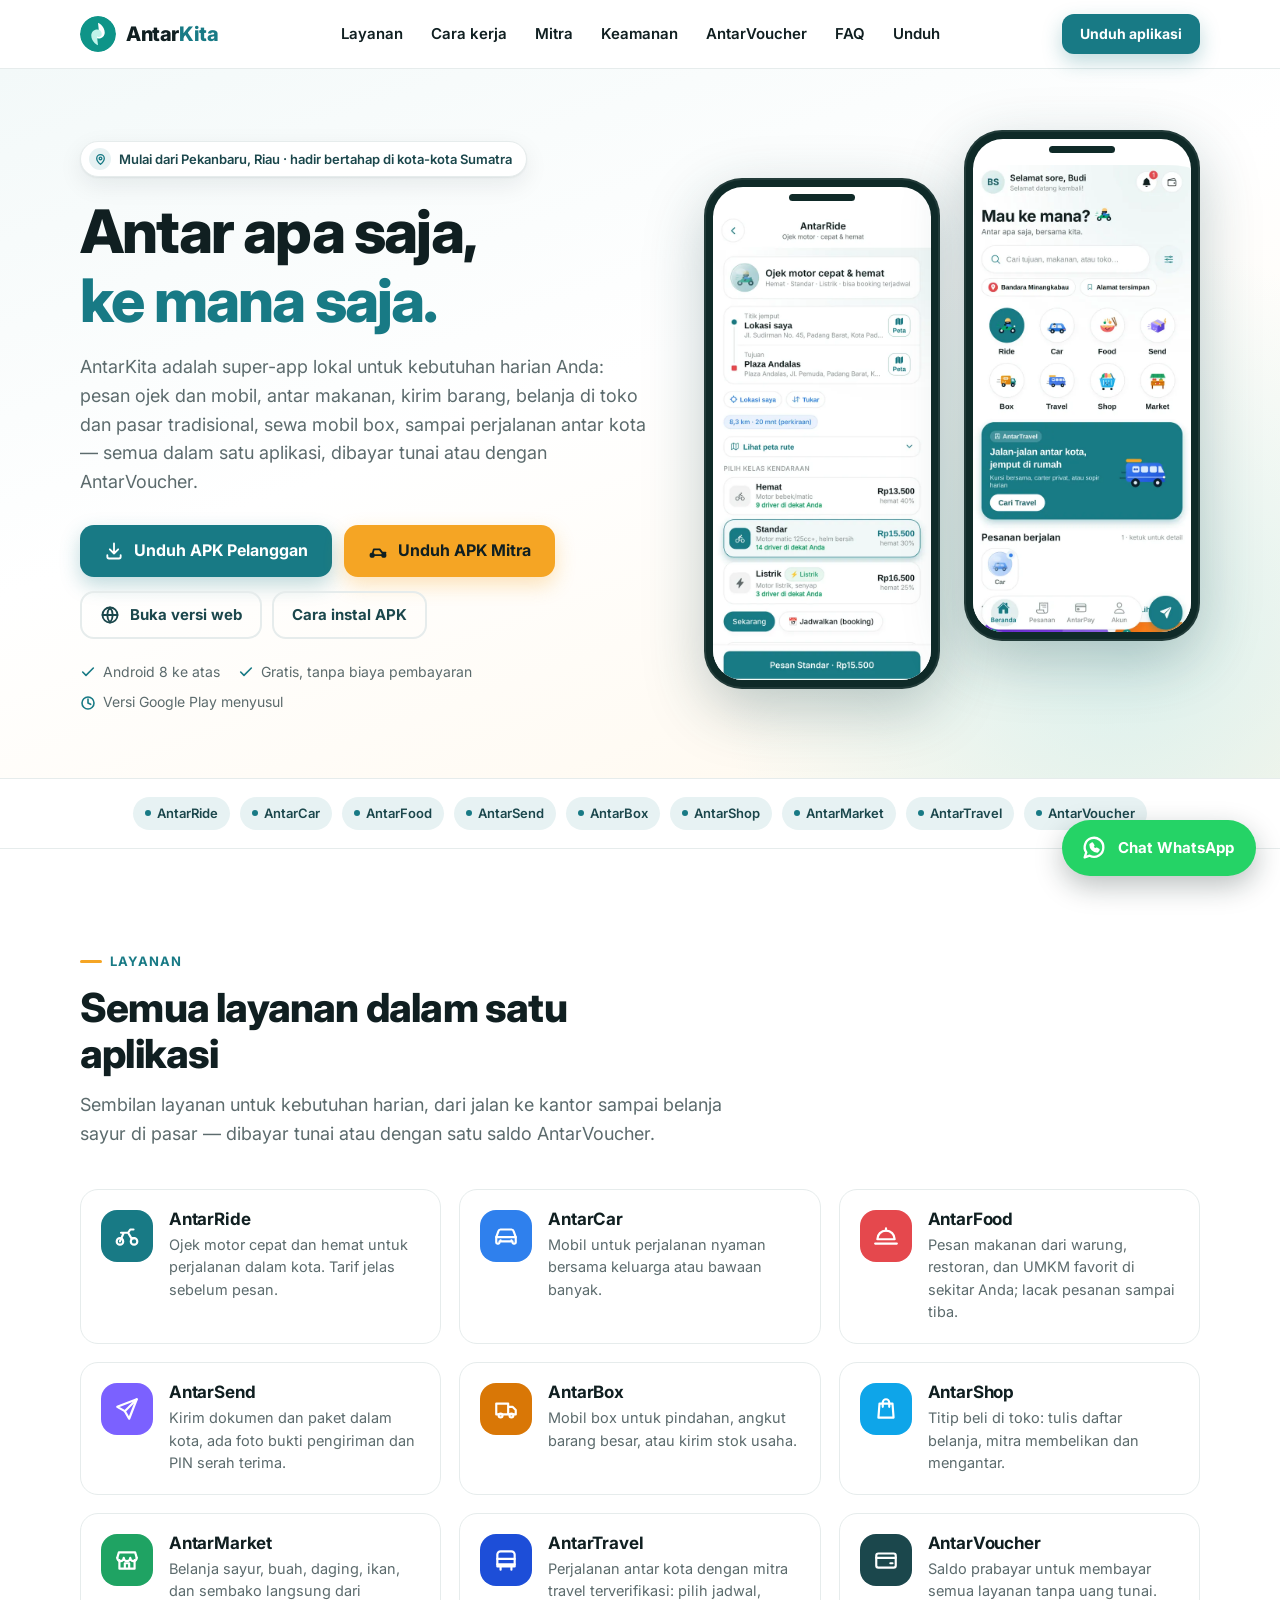
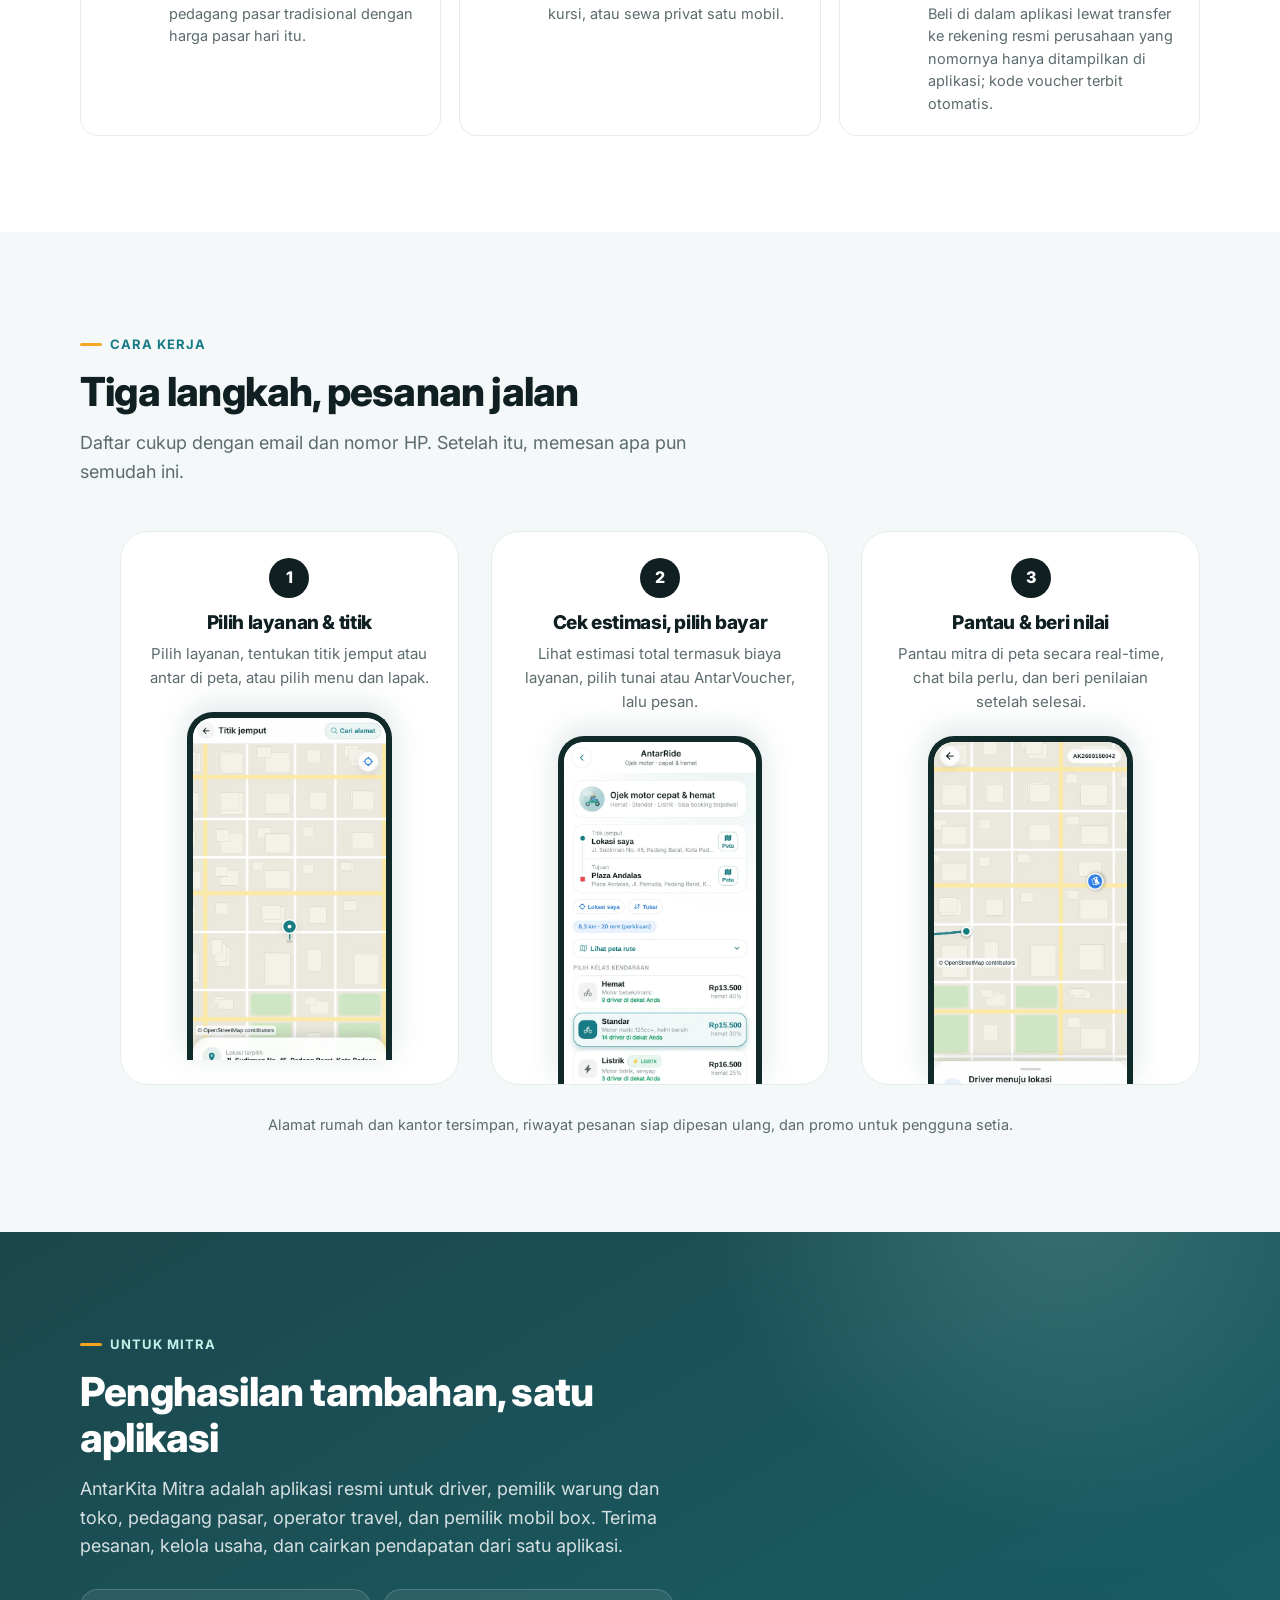
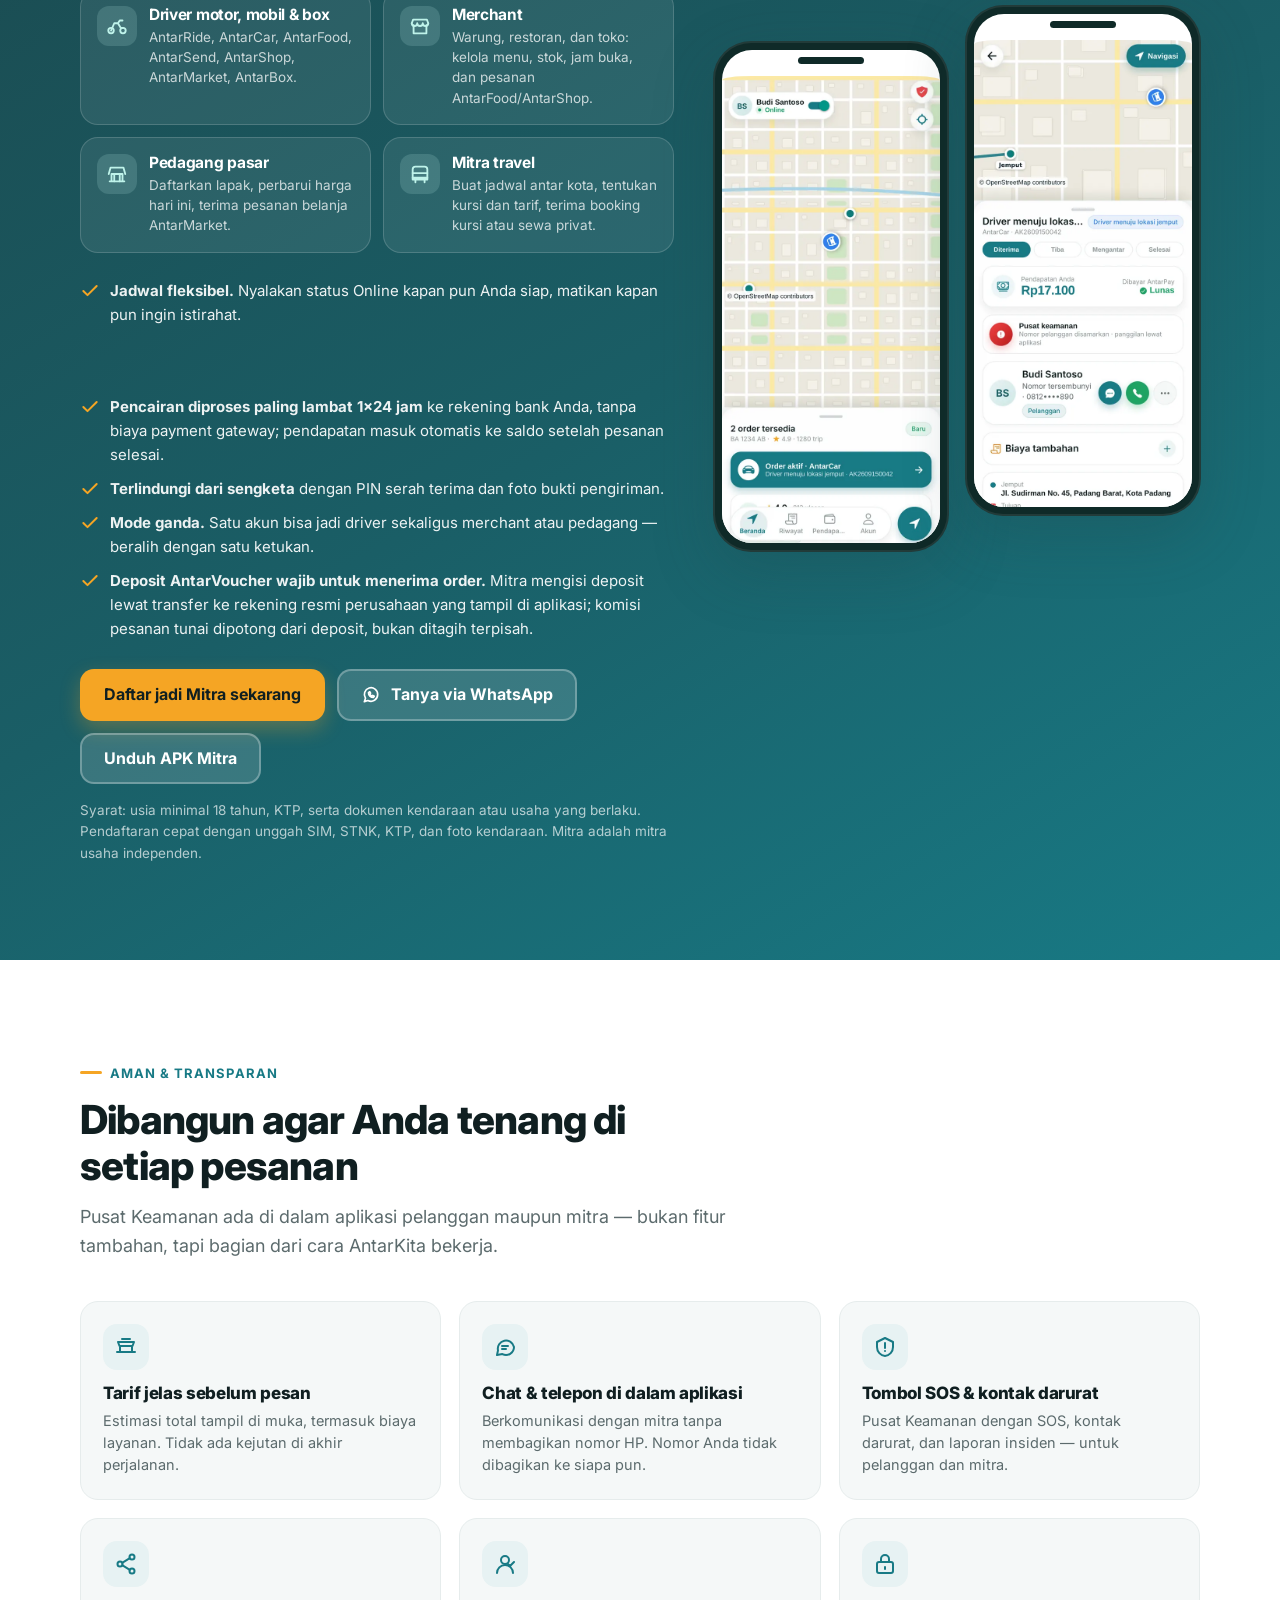
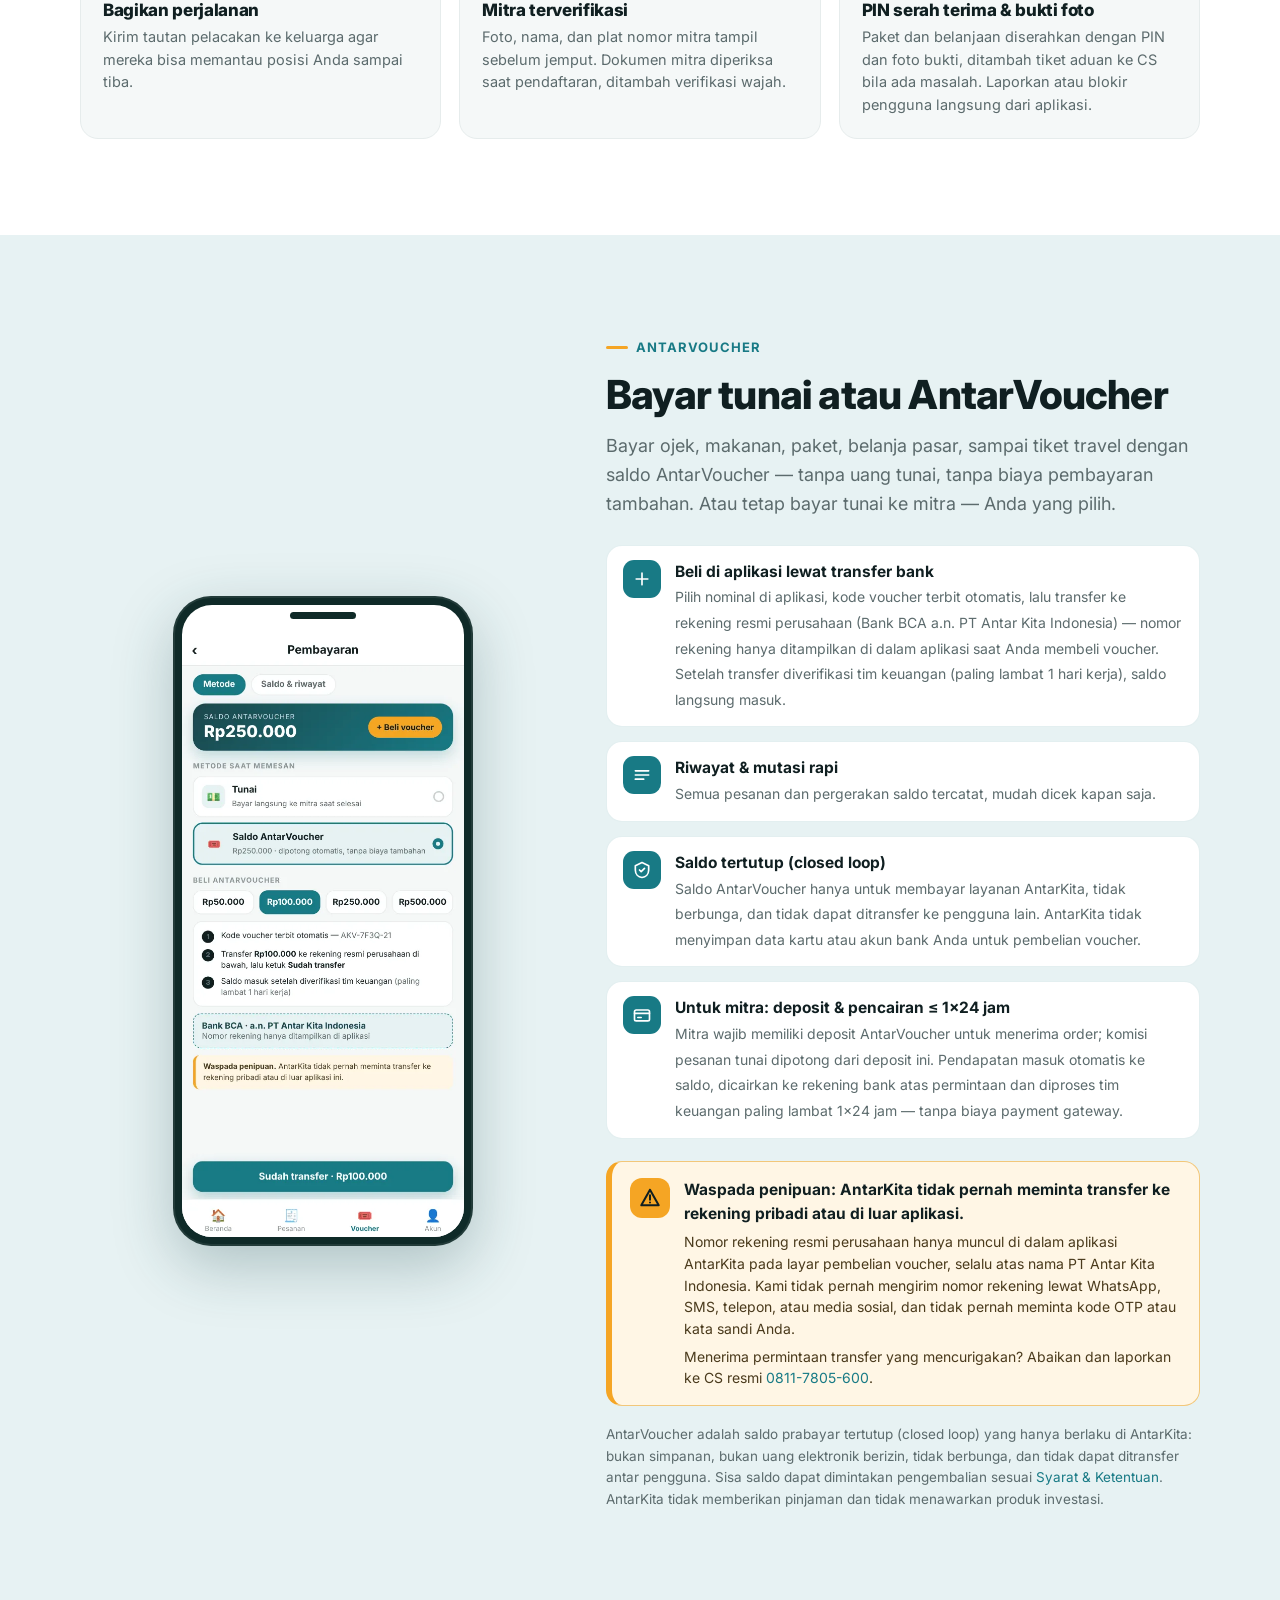
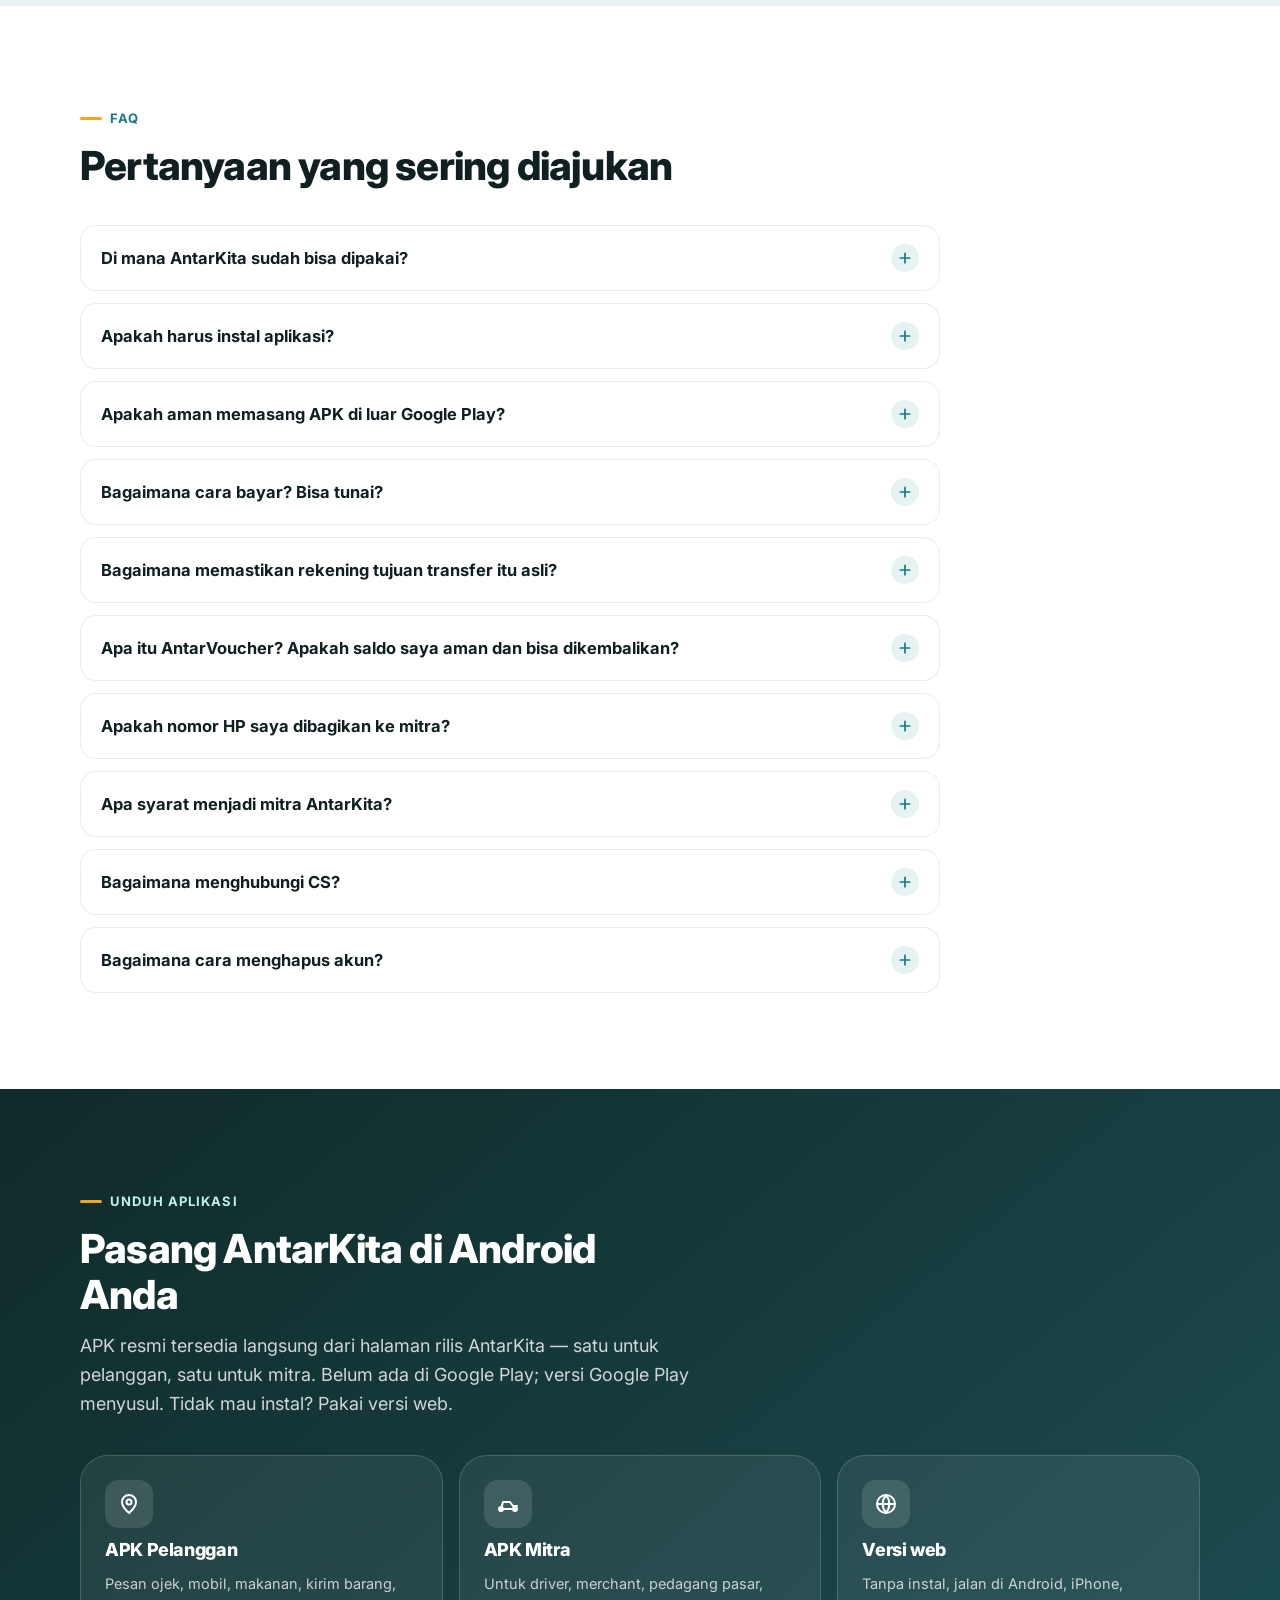
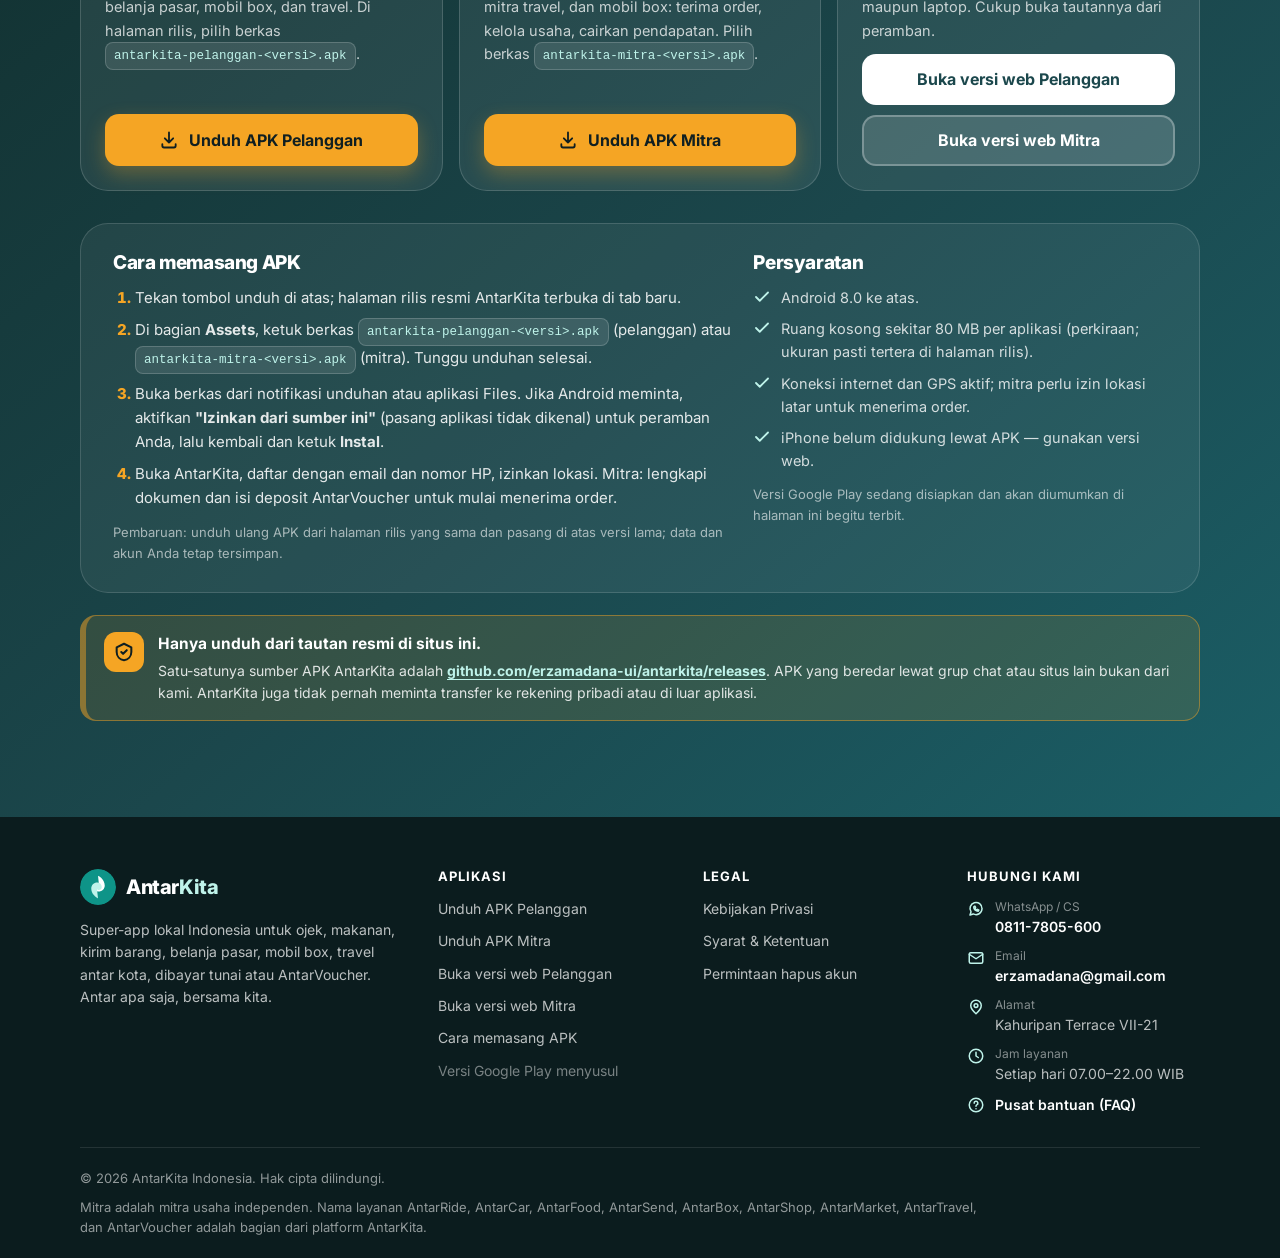
==== commit c3614c8f: "feat(landing): go-live 27 Okt 2026 — unduh APK pelanggan & mitra, pembayaran Tunai/AntarVoucher via " ====
--- a/index.html
+++ b/index.html
@@ -4,7 +4,7 @@
 <meta charset="utf-8">
 <meta name="viewport" content="width=device-width, initial-scale=1, viewport-fit=cover">
 <title>AntarKita — Ojek, Makanan, Kirim &amp; Belanja dalam Satu Aplikasi</title>
-<meta name="description" content="AntarKita: super-app lokal untuk ojek, mobil, antar makanan, kirim barang, belanja pasar, mobil box &amp; travel antar kota — satu aplikasi, bayar tunai atau AntarVoucher.">
+<meta name="description" content="AntarKita: super-app lokal untuk ojek, mobil, antar makanan, kirim barang, belanja pasar, mobil box &amp; travel antar kota. Bayar tunai atau AntarVoucher. Unduh APK Android resmi (Pelanggan &amp; Mitra) atau pakai versi web.">
 <link rel="canonical" href="https://antarkitaindonesia.com/">
 <meta name="theme-color" content="#187A85">
 <meta name="robots" content="index,follow">
@@ -17,7 +17,7 @@
 <meta property="og:locale" content="id_ID">
 <meta property="og:url" content="https://antarkitaindonesia.com/">
 <meta property="og:title" content="AntarKita — Ojek, Makanan, Kirim &amp; Belanja dalam Satu Aplikasi">
-<meta property="og:description" content="Ojek, mobil, makanan, kirim barang, belanja pasar, mobil box, travel antar kota — bayar tunai atau AntarVoucher. Satu aplikasi, tarif transparan. Mulai dari Pekanbaru, Riau.">
+<meta property="og:description" content="Ojek, mobil, makanan, kirim barang, belanja pasar, mobil box, travel antar kota — bayar tunai atau AntarVoucher. Unduh APK Android resmi atau pakai versi web. Mulai dari Pekanbaru, Riau.">
 <meta property="og:image" content="https://antarkitaindonesia.com/assets/og-image.jpg">
 <meta property="og:image:width" content="1200">
 <meta property="og:image:height" content="630">
@@ -78,6 +78,7 @@
       "applicationCategory": "BusinessApplication",
       "url": "https://apps.antarkitaindonesia.com/mitra/",
       "downloadUrl": "https://github.com/erzamadana-ui/antarkita/releases/latest",
+      "installUrl": "https://apps.antarkitaindonesia.com/mitra/",
       "inLanguage": "id",
       "offers": { "@type": "Offer", "price": "0", "priceCurrency": "IDR" },
       "publisher": { "@id": "https://antarkitaindonesia.com/#org" },
@@ -182,6 +183,9 @@
 .hero h1 em::after{content:"";position:absolute;left:0;right:0;bottom:2px;height:.16em;background:var(--mint);z-index:-1;border-radius:4px}
 .hero .lead{margin-top:18px}
 .hero-cta{display:flex;flex-wrap:wrap;gap:12px;margin-top:28px}
+.hero-dl{display:flex;flex-wrap:wrap;gap:10px;margin-top:14px}
+.hero-dl .btn{padding:12px 18px;font-size:15px}
+@media (max-width:420px){.hero-cta .btn,.hero-dl .btn{width:100%}}
 .hero-note{display:flex;flex-wrap:wrap;gap:8px 18px;margin-top:22px;font-size:14px;color:var(--muted)}
 .hero-note li{display:inline-flex;align-items:center;gap:7px}
 .hero-note svg{width:16px;height:16px;color:var(--teal)}
@@ -278,6 +282,17 @@
 .pay-list span{font-size:14px;color:var(--muted)}
 .pay-note{margin-top:18px;font-size:13.5px;color:var(--muted)}
 
+/* ===== Kotak peringatan anti-penipuan ===== */
+.warn{display:flex;gap:14px;align-items:flex-start;margin-top:22px;background:#FFF6E5;border:1.5px solid #F2C77A;border-left:6px solid var(--accent);border-radius:16px;padding:16px 18px;color:var(--ink)}
+.warn .ic{flex:none;width:40px;height:40px;border-radius:12px;background:var(--accent);color:var(--ink);display:grid;place-items:center}
+.warn .ic svg{width:22px;height:22px}
+.warn strong{display:block;font-size:15.5px;margin-bottom:4px}
+.warn p{font-size:14px;line-height:1.55;color:#4A3A1C}
+.warn p+p{margin-top:6px}
+.download .warn{background:rgba(245,165,36,.12);border-color:rgba(245,165,36,.45);color:#fff}
+.download .warn p{color:rgba(255,255,255,.85)}
+.download .warn a.link{color:var(--mint-bright);font-weight:700;text-decoration:underline;text-underline-offset:3px}
+
 /* ===== FAQ ===== */
 .faq-list{margin-top:36px;display:grid;gap:12px;max-width:860px}
 details{background:#fff;border:1px solid var(--border);border-radius:16px;padding:0 20px;transition:border-color .2s}
@@ -302,10 +317,21 @@
 .dl p{font-size:14.5px;color:rgba(255,255,255,.75);flex:1}
 .dl .btn{width:100%}
 .dl .tag{display:inline-flex;align-self:flex-start;font-size:12px;font-weight:700;letter-spacing:.06em;text-transform:uppercase;background:var(--accent);color:var(--ink);padding:4px 10px;border-radius:999px}
+.dl .btn+.btn{margin-top:-2px}
+.download .file{display:inline-block;font-family:ui-monospace,SFMono-Regular,Menlo,Consolas,monospace;font-size:12.5px;background:rgba(255,255,255,.1);border:1px solid rgba(255,255,255,.18);border-radius:8px;padding:3px 8px;color:var(--mint-bright);word-break:break-all}
 .dl-mitra{margin-top:28px;display:flex;flex-wrap:wrap;align-items:center;gap:12px 20px;font-size:15px;color:rgba(255,255,255,.85);border-top:1px solid rgba(255,255,255,.14);padding-top:24px}
 .dl-mitra .sep{display:none}
 @media (min-width:700px){.dl-mitra .sep{display:inline}}
 .dl-mitra a.link{color:var(--mint-bright);font-weight:700;text-decoration:underline;text-underline-offset:3px}
+.howto{margin-top:32px;display:grid;gap:20px;background:rgba(255,255,255,.06);border:1px solid rgba(255,255,255,.14);border-radius:var(--radius-lg);padding:24px}
+@media (min-width:900px){.howto{grid-template-columns:1.2fr .8fr;padding:28px 32px}}
+.howto h3{font-size:19px;margin-bottom:12px}
+.howto ol{margin:0;padding-left:22px;display:grid;gap:8px;font-size:15px;color:rgba(255,255,255,.88)}
+.howto ol li::marker{color:var(--accent);font-weight:800}
+.howto ul{display:grid;gap:8px;font-size:14.5px;color:rgba(255,255,255,.8)}
+.howto ul li{display:flex;gap:10px;align-items:flex-start}
+.howto ul svg{flex:none;width:18px;height:18px;color:var(--mint-bright);margin-top:2px}
+.howto .note{margin-top:12px;font-size:13px;color:rgba(255,255,255,.6)}
 
 /* ===== Footer ===== */
 footer{background:#0B1C1E;color:rgba(255,255,255,.72);font-size:14px}
@@ -317,6 +343,7 @@
 footer ul li+li{margin-top:10px}
 footer a{color:rgba(255,255,255,.72)}
 footer a:hover{color:#fff}
+.foot-muted{color:rgba(255,255,255,.45)}
 .foot-about p{margin-top:14px;max-width:38ch;line-height:1.6}
 .foot-contact li{display:flex;gap:10px;align-items:flex-start;line-height:1.5}
 .foot-contact svg{flex:none;width:18px;height:18px;margin-top:2px;color:var(--mint-bright)}
@@ -363,9 +390,10 @@
       <a href="#keamanan">Keamanan</a>
       <a href="#antarpay">AntarVoucher</a>
       <a href="#faq">FAQ</a>
+      <a href="#unduh">Unduh</a>
     </nav>
     <div style="display:flex;align-items:center;gap:10px">
-      <a class="btn btn-primary btn-sm nav-cta" href="https://apps.antarkitaindonesia.com/" rel="noopener">Buka aplikasi</a>
+      <a class="btn btn-primary btn-sm nav-cta" href="#unduh">Unduh aplikasi</a>
       <button class="burger" type="button" aria-label="Buka menu" aria-expanded="false" aria-controls="menu-mobile" id="burger">
         <svg viewBox="0 0 24 24" fill="none" stroke="currentColor" stroke-width="2" stroke-linecap="round" aria-hidden="true"><path d="M4 7h16M4 12h16M4 17h16"/></svg>
       </button>
@@ -378,8 +406,10 @@
     <a href="#keamanan">Keamanan</a>
     <a href="#antarpay">AntarVoucher</a>
     <a href="#faq">FAQ</a>
-    <a class="btn btn-primary" href="https://apps.antarkitaindonesia.com/" rel="noopener">Buka aplikasi pelanggan</a>
-    <a class="btn btn-outline" href="https://apps.antarkitaindonesia.com/mitra/" rel="noopener">Gabung jadi Mitra</a>
+    <a href="#unduh">Unduh aplikasi</a>
+    <a class="btn btn-primary" href="https://github.com/erzamadana-ui/antarkita/releases/latest" target="_blank" rel="noopener">Unduh APK Pelanggan</a>
+    <a class="btn btn-accent" href="https://github.com/erzamadana-ui/antarkita/releases/latest" target="_blank" rel="noopener">Unduh APK Mitra</a>
+    <a class="btn btn-outline" href="https://apps.antarkitaindonesia.com/" rel="noopener">Buka versi web</a>
   </div>
 </header>
 
@@ -393,20 +423,28 @@
       <span class="pill"><span class="dot"><svg viewBox="0 0 24 24" fill="none" stroke="currentColor" stroke-width="2.4" stroke-linecap="round" stroke-linejoin="round" aria-hidden="true"><path d="M12 21s7-6.2 7-11a7 7 0 1 0-14 0c0 4.8 7 11 7 11z"/><circle cx="12" cy="10" r="2.5"/></svg></span>Mulai dari Pekanbaru, Riau · hadir bertahap di kota-kota Sumatra</span>
       <h1 id="judul-hero">Antar apa saja, <em>ke mana saja.</em></h1>
       <p class="lead">AntarKita adalah super-app lokal untuk kebutuhan harian Anda: pesan ojek dan mobil, antar makanan, kirim barang, belanja di toko dan pasar tradisional, sewa mobil box, sampai perjalanan antar kota — semua dalam satu aplikasi, dibayar tunai atau dengan AntarVoucher.</p>
-      <div class="hero-cta">
-        <a class="btn btn-primary" href="https://apps.antarkitaindonesia.com/" rel="noopener">
-          <svg viewBox="0 0 24 24" fill="none" stroke="currentColor" stroke-width="2.2" stroke-linecap="round" stroke-linejoin="round" aria-hidden="true"><path d="M12 21s7-6.2 7-11a7 7 0 1 0-14 0c0 4.8 7 11 7 11z"/><circle cx="12" cy="10" r="2.5"/></svg>
-          Pesan sebagai Pelanggan
+      <div class="hero-cta" role="group" aria-label="Unduh aplikasi">
+        <a class="btn btn-primary" href="https://github.com/erzamadana-ui/antarkita/releases/latest" target="_blank" rel="noopener">
+          <svg viewBox="0 0 24 24" fill="none" stroke="currentColor" stroke-width="2.2" stroke-linecap="round" stroke-linejoin="round" aria-hidden="true"><path d="M12 3v12M7 10l5 5 5-5"/><path d="M4 17v2a2 2 0 0 0 2 2h12a2 2 0 0 0 2-2v-2"/></svg>
+          Unduh APK Pelanggan
         </a>
-        <a class="btn btn-accent" href="https://apps.antarkitaindonesia.com/mitra/" rel="noopener">
+        <a class="btn btn-accent" href="https://github.com/erzamadana-ui/antarkita/releases/latest" target="_blank" rel="noopener">
           <svg viewBox="0 0 24 24" fill="none" stroke="currentColor" stroke-width="2.2" stroke-linecap="round" stroke-linejoin="round" aria-hidden="true"><path d="M5 17h14M7 17a2 2 0 1 1-4 0 2 2 0 0 1 4 0zm14 0a2 2 0 1 1-4 0 2 2 0 0 1 4 0zM5 17l2-7h7l3 4h4"/></svg>
-          Gabung jadi Mitra
+          Unduh APK Mitra
         </a>
       </div>
-      <ul class="hero-note" aria-label="Ketersediaan aplikasi">
-        <li><svg viewBox="0 0 24 24" fill="none" stroke="currentColor" stroke-width="2.4" stroke-linecap="round" stroke-linejoin="round" aria-hidden="true"><path d="M20 6 9 17l-5-5"/></svg>Web app, tanpa instal</li>
-        <li><svg viewBox="0 0 24 24" fill="none" stroke="currentColor" stroke-width="2.4" stroke-linecap="round" stroke-linejoin="round" aria-hidden="true"><path d="M20 6 9 17l-5-5"/></svg>APK Android tersedia</li>
-        <li><svg viewBox="0 0 24 24" fill="none" stroke="currentColor" stroke-width="2.4" stroke-linecap="round" stroke-linejoin="round" aria-hidden="true"><path d="M12 6v6l4 2"/><circle cx="12" cy="12" r="9"/></svg>Segera di Google Play</li>
+      <div class="hero-dl">
+        <a class="btn btn-outline" href="https://apps.antarkitaindonesia.com/" rel="noopener">
+          <svg viewBox="0 0 24 24" fill="none" stroke="currentColor" stroke-width="2.2" stroke-linecap="round" stroke-linejoin="round" aria-hidden="true"><circle cx="12" cy="12" r="9"/><path d="M3 12h18M12 3a14 14 0 0 1 0 18M12 3a14 14 0 0 0 0 18"/></svg>
+          Buka versi web
+        </a>
+        <a class="btn btn-outline" href="#unduh">Cara instal APK</a>
+      </div>
+      <!-- [ASUMSI] Syarat "Android 8 ke atas" (minSdk 26) dan ukuran APK "±80 MB" belum dicek dari build final; sesuaikan bila berbeda. -->
+      <ul class="hero-note">
+        <li><svg viewBox="0 0 24 24" fill="none" stroke="currentColor" stroke-width="2.4" stroke-linecap="round" stroke-linejoin="round" aria-hidden="true"><path d="M20 6 9 17l-5-5"/></svg>Android 8 ke atas</li>
+        <li><svg viewBox="0 0 24 24" fill="none" stroke="currentColor" stroke-width="2.4" stroke-linecap="round" stroke-linejoin="round" aria-hidden="true"><path d="M20 6 9 17l-5-5"/></svg>Gratis, tanpa biaya pembayaran</li>
+        <li><svg viewBox="0 0 24 24" fill="none" stroke="currentColor" stroke-width="2.4" stroke-linecap="round" stroke-linejoin="round" aria-hidden="true"><path d="M12 6v6l4 2"/><circle cx="12" cy="12" r="9"/></svg>Versi Google Play menyusul</li>
       </ul>
     </div>
     <div class="hero-visual" aria-hidden="true">
@@ -416,7 +454,7 @@
   </div>
 </section>
 
-<div class="strip" aria-label="Daftar layanan">
+<div class="strip" role="group" aria-label="Daftar layanan">
   <div class="wrap">
     <span class="chip">AntarRide</span><span class="chip">AntarCar</span><span class="chip">AntarFood</span><span class="chip">AntarSend</span><span class="chip">AntarBox</span><span class="chip">AntarShop</span><span class="chip">AntarMarket</span><span class="chip">AntarTravel</span><span class="chip">AntarVoucher</span>
   </div>
@@ -465,7 +503,7 @@
       </article>
       <article class="svc rv">
         <div class="ic c-pay"><svg viewBox="0 0 24 24" fill="none" stroke="currentColor" stroke-width="2" stroke-linecap="round" stroke-linejoin="round" aria-hidden="true"><rect x="3" y="6" width="18" height="13" rx="2"/><path d="M3 10h18M16 15h2"/></svg></div>
-        <div><h3>AntarVoucher</h3><p>Saldo prabayar untuk membayar semua layanan tanpa uang tunai. Beli lewat transfer bank ke rekening PT Antar Kita Indonesia; kode voucher terbit otomatis dari aplikasi.</p></div>
+        <div><h3>AntarVoucher</h3><p>Saldo prabayar untuk membayar semua layanan tanpa uang tunai. Beli di dalam aplikasi lewat transfer ke rekening resmi perusahaan yang nomornya hanya ditampilkan di aplikasi; kode voucher terbit otomatis.</p></div>
       </article>
     </div>
   </div>
@@ -536,7 +574,7 @@
         <li class="rv"><svg viewBox="0 0 24 24" fill="none" stroke="currentColor" stroke-width="2.4" stroke-linecap="round" stroke-linejoin="round" aria-hidden="true"><path d="M20 6 9 17l-5-5"/></svg><span><strong>Pencairan diproses paling lambat 1×24 jam</strong> ke rekening bank Anda, tanpa biaya payment gateway; pendapatan masuk otomatis ke saldo setelah pesanan selesai.</span></li>
         <li class="rv"><svg viewBox="0 0 24 24" fill="none" stroke="currentColor" stroke-width="2.4" stroke-linecap="round" stroke-linejoin="round" aria-hidden="true"><path d="M20 6 9 17l-5-5"/></svg><span><strong>Terlindungi dari sengketa</strong> dengan PIN serah terima dan foto bukti pengiriman.</span></li>
         <li class="rv"><svg viewBox="0 0 24 24" fill="none" stroke="currentColor" stroke-width="2.4" stroke-linecap="round" stroke-linejoin="round" aria-hidden="true"><path d="M20 6 9 17l-5-5"/></svg><span><strong>Mode ganda.</strong> Satu akun bisa jadi driver sekaligus merchant atau pedagang — beralih dengan satu ketukan.</span></li>
-        <li class="rv"><svg viewBox="0 0 24 24" fill="none" stroke="currentColor" stroke-width="2.4" stroke-linecap="round" stroke-linejoin="round" aria-hidden="true"><path d="M20 6 9 17l-5-5"/></svg><span><strong>Deposit AntarVoucher untuk menerima order.</strong> Driver dan mitra travel menjaga saldo AntarVoucher sebagai deposit komisi; komisi pesanan tunai dipotong dari saldo, bukan ditagih terpisah.</span></li>
+        <li class="rv"><svg viewBox="0 0 24 24" fill="none" stroke="currentColor" stroke-width="2.4" stroke-linecap="round" stroke-linejoin="round" aria-hidden="true"><path d="M20 6 9 17l-5-5"/></svg><span><strong>Deposit AntarVoucher wajib untuk menerima order.</strong> Mitra mengisi deposit lewat transfer ke rekening resmi perusahaan yang tampil di aplikasi; komisi pesanan tunai dipotong dari deposit, bukan ditagih terpisah.</span></li>
       </ul>
       <div class="mitra-cta rv">
         <a class="btn btn-accent" href="https://apps.antarkitaindonesia.com/mitra/" rel="noopener">Daftar jadi Mitra sekarang</a>
@@ -544,7 +582,7 @@
           <svg viewBox="0 0 24 24" fill="none" stroke="currentColor" stroke-width="2" stroke-linecap="round" stroke-linejoin="round" aria-hidden="true"><path d="M20 11.5a8 8 0 0 1-11.7 7.1L4 20l1.4-4.2A8 8 0 1 1 20 11.5z"/><path d="M9 9.2c0 3.2 2.6 5.8 5.8 5.8l1.1-1.5-1.8-1-.9.8a4.2 4.2 0 0 1-2.5-2.5l.8-.9-1-1.8z"/></svg>
           Tanya via WhatsApp
         </a>
-        <a class="btn btn-ghost-light" href="https://github.com/erzamadana-ui/antarkita/releases/latest" rel="noopener">Unduh APK Mitra</a>
+        <a class="btn btn-ghost-light" href="https://github.com/erzamadana-ui/antarkita/releases/latest" target="_blank" rel="noopener">Unduh APK Mitra</a>
       </div>
       <p class="mitra-req rv">Syarat: usia minimal 18 tahun, KTP, serta dokumen kendaraan atau usaha yang berlaku. Pendaftaran cepat dengan unggah SIM, STNK, KTP, dan foto kendaraan. Mitra adalah mitra usaha independen.</p>
     </div>
@@ -601,8 +639,9 @@
 <!-- ===== ANTARVOUCHER ===== -->
 <section class="section pay" id="antarpay" aria-labelledby="judul-pay">
   <div class="wrap">
+    <!-- [ASUMSI] assets/pelanggan-voucher.webp adalah mockup layar pembayaran (Tunai/AntarVoucher) yang dirender ulang 27 Okt 2026 karena pelanggan-pay.webp lama masih menampilkan metode pembayaran pihak ketiga yang sudah tidak dipakai; ganti dengan tangkapan layar build final. -->
     <div class="pay-visual rv" aria-hidden="true">
-      <div class="phone phone-lg"><img src="assets/pelanggan-pay.webp" width="560" height="1212" loading="lazy" alt=""></div>
+      <div class="phone phone-lg"><img src="assets/pelanggan-voucher.webp" width="560" height="1212" loading="lazy" alt=""></div>
     </div>
     <div>
       <div class="rv">
@@ -613,7 +652,7 @@
       <ul class="pay-list">
         <li class="rv">
           <span class="ic"><svg viewBox="0 0 24 24" fill="none" stroke="currentColor" stroke-width="2" stroke-linecap="round" stroke-linejoin="round" aria-hidden="true"><path d="M12 5v14M5 12h14"/></svg></span>
-          <div><strong>Beli lewat transfer bank</strong><span>Pilih nominal di aplikasi, kode voucher terbit otomatis, lalu transfer ke rekening resmi PT Antar Kita Indonesia. Setelah transfer diverifikasi tim keuangan (paling lambat 1 hari kerja), saldo langsung masuk.</span></div>
+          <div><strong>Beli di aplikasi lewat transfer bank</strong><span>Pilih nominal di aplikasi, kode voucher terbit otomatis, lalu transfer ke rekening resmi perusahaan (Bank BCA a.n. PT Antar Kita Indonesia) — nomor rekening hanya ditampilkan di dalam aplikasi saat Anda membeli voucher. Setelah transfer diverifikasi tim keuangan (paling lambat 1 hari kerja), saldo langsung masuk.</span></div>
         </li>
         <li class="rv">
           <span class="ic"><svg viewBox="0 0 24 24" fill="none" stroke="currentColor" stroke-width="2" stroke-linecap="round" stroke-linejoin="round" aria-hidden="true"><path d="M4 7h16M4 12h16M4 17h10"/></svg></span>
@@ -625,9 +664,17 @@
         </li>
         <li class="rv">
           <span class="ic"><svg viewBox="0 0 24 24" fill="none" stroke="currentColor" stroke-width="2" stroke-linecap="round" stroke-linejoin="round" aria-hidden="true"><rect x="3" y="6" width="18" height="13" rx="2"/><path d="M3 10h18M7 15h4"/></svg></span>
-          <div><strong>Untuk mitra: deposit &amp; pencairan ≤ 24 jam</strong><span>Driver dan mitra travel membeli AntarVoucher sebagai deposit untuk menerima order. Pendapatan masuk otomatis ke saldo, dicairkan ke rekening bank atas permintaan dan diproses tim keuangan paling lambat 1×24 jam — tanpa biaya payment gateway.</span></div>
+          <div><strong>Untuk mitra: deposit &amp; pencairan ≤ 1×24 jam</strong><span>Mitra wajib memiliki deposit AntarVoucher untuk menerima order; komisi pesanan tunai dipotong dari deposit ini. Pendapatan masuk otomatis ke saldo, dicairkan ke rekening bank atas permintaan dan diproses tim keuangan paling lambat 1×24 jam — tanpa biaya payment gateway.</span></div>
         </li>
       </ul>
+      <div class="warn rv" role="note" aria-label="Peringatan anti-penipuan">
+        <span class="ic"><svg viewBox="0 0 24 24" fill="none" stroke="currentColor" stroke-width="2.2" stroke-linecap="round" stroke-linejoin="round" aria-hidden="true"><path d="M12 3 2.5 20h19z"/><path d="M12 9v5M12 17h.01"/></svg></span>
+        <div>
+          <strong>Waspada penipuan: AntarKita tidak pernah meminta transfer ke rekening pribadi atau di luar aplikasi.</strong>
+          <p>Nomor rekening resmi perusahaan hanya muncul di dalam aplikasi AntarKita pada layar pembelian voucher, selalu atas nama PT Antar Kita Indonesia. Kami tidak pernah mengirim nomor rekening lewat WhatsApp, SMS, telepon, atau media sosial, dan tidak pernah meminta kode OTP atau kata sandi Anda.</p>
+          <p>Menerima permintaan transfer yang mencurigakan? Abaikan dan laporkan ke CS resmi <a href="https://wa.me/628117805600?text=Halo%20AntarKita%2C%20saya%20ingin%20melaporkan%20dugaan%20penipuan" target="_blank" rel="noopener">0811-7805-600</a>.</p>
+        </div>
+      </div>
       <p class="pay-note">AntarVoucher adalah saldo prabayar tertutup (closed loop) yang hanya berlaku di AntarKita: bukan simpanan, bukan uang elektronik berizin, tidak berbunga, dan tidak dapat ditransfer antar pengguna. Sisa saldo dapat dimintakan pengembalian sesuai <a href="https://apps.antarkitaindonesia.com/terms/" rel="noopener">Syarat &amp; Ketentuan</a>. AntarKita tidak memberikan pinjaman dan tidak menawarkan produk investasi.</p>
     </div>
   </div>
@@ -648,11 +695,19 @@
       </details>
       <details class="rv">
         <summary>Apakah harus instal aplikasi?<span class="pm" aria-hidden="true"><svg viewBox="0 0 24 24" fill="none" stroke="currentColor" stroke-width="2.6" stroke-linecap="round"><path d="M12 5v14M5 12h14"/></svg></span></summary>
-        <p>Tidak wajib. AntarKita bisa dipakai langsung dari peramban di <a href="https://apps.antarkitaindonesia.com/" rel="noopener">apps.antarkitaindonesia.com</a>. Untuk Android tersedia APK yang dapat diunduh dari halaman rilis resmi kami. Versi Google Play sedang disiapkan.</p>
+        <p>Tidak wajib. AntarKita bisa dipakai langsung dari peramban di <a href="https://apps.antarkitaindonesia.com/" rel="noopener">apps.antarkitaindonesia.com</a> (mitra: <a href="https://apps.antarkitaindonesia.com/mitra/" rel="noopener">apps.antarkitaindonesia.com/mitra</a>). Untuk pengalaman terbaik di Android — notifikasi pesanan dan lokasi latar untuk mitra — pasang APK resmi dari <a href="#unduh">bagian Unduh aplikasi</a>. Versi Google Play menyusul.</p>
+      </details>
+      <details class="rv">
+        <summary>Apakah aman memasang APK di luar Google Play?<span class="pm" aria-hidden="true"><svg viewBox="0 0 24 24" fill="none" stroke="currentColor" stroke-width="2.6" stroke-linecap="round"><path d="M12 5v14M5 12h14"/></svg></span></summary>
+        <p>Aman selama berkasnya diunduh dari satu-satunya sumber resmi: halaman rilis <a href="https://github.com/erzamadana-ui/antarkita/releases/latest" target="_blank" rel="noopener">github.com/erzamadana-ui/antarkita/releases</a>, yang selalu ditautkan dari situs ini. Nama berkasnya <code>antarkita-pelanggan-&lt;versi&gt;.apk</code> atau <code>antarkita-mitra-&lt;versi&gt;.apk</code>. Jangan pasang APK AntarKita yang dikirim lewat grup chat, tautan pendek, atau situs lain — bisa jadi aplikasi palsu untuk mencuri data. Saat memasang, Android akan meminta izin "pasang aplikasi tidak dikenal" untuk peramban Anda; itu wajar untuk aplikasi yang belum terbit di Google Play.</p>
       </details>
       <details class="rv">
         <summary>Bagaimana cara bayar? Bisa tunai?<span class="pm" aria-hidden="true"><svg viewBox="0 0 24 24" fill="none" stroke="currentColor" stroke-width="2.6" stroke-linecap="round"><path d="M12 5v14M5 12h14"/></svg></span></summary>
-        <p>Bisa. Setiap pesanan bisa dibayar tunai langsung ke mitra atau dengan saldo AntarVoucher. Untuk mengisi saldo, pilih nominal voucher di aplikasi, transfer ke rekening resmi PT Antar Kita Indonesia sesuai instruksi, lalu tekan "Sudah transfer"; saldo masuk setelah transfer diverifikasi (paling lambat 1 hari kerja). Estimasi total — sudah termasuk biaya layanan dan PPN — selalu tampil sebelum Anda menekan tombol pesan. Tidak ada biaya pembayaran tambahan.</p>
+        <p>Bisa. Hanya ada dua cara bayar: tunai langsung ke mitra, atau saldo AntarVoucher. Untuk mengisi saldo, pilih nominal voucher di aplikasi, transfer ke rekening resmi perusahaan yang nomornya ditampilkan di layar itu, lalu tekan "Sudah transfer"; saldo masuk setelah transfer diverifikasi tim keuangan (paling lambat 1 hari kerja). Estimasi total — sudah termasuk biaya layanan dan PPN — selalu tampil sebelum Anda menekan tombol pesan. Tidak ada biaya pembayaran tambahan.</p>
+      </details>
+      <details class="rv">
+        <summary>Bagaimana memastikan rekening tujuan transfer itu asli?<span class="pm" aria-hidden="true"><svg viewBox="0 0 24 24" fill="none" stroke="currentColor" stroke-width="2.6" stroke-linecap="round"><path d="M12 5v14M5 12h14"/></svg></span></summary>
+        <p>Rekening resmi hanya ditampilkan di dalam aplikasi AntarKita pada layar pembelian voucher dan selalu atas nama <strong>PT Antar Kita Indonesia</strong> — bukan nama perorangan. Nomor rekening tidak kami tulis di situs ini dan tidak pernah dikirim lewat WhatsApp, SMS, telepon, atau media sosial. Jika ada yang meminta transfer ke rekening pribadi, "rekening baru", atau menjanjikan bonus voucher di luar aplikasi, itu penipuan: abaikan dan laporkan ke CS <a href="https://wa.me/628117805600?text=Halo%20AntarKita%2C%20saya%20ingin%20melaporkan%20dugaan%20penipuan" target="_blank" rel="noopener">0811-7805-600</a>.</p>
       </details>
       <details class="rv">
         <summary>Apa itu AntarVoucher? Apakah saldo saya aman dan bisa dikembalikan?<span class="pm" aria-hidden="true"><svg viewBox="0 0 24 24" fill="none" stroke="currentColor" stroke-width="2.6" stroke-linecap="round"><path d="M12 5v14M5 12h14"/></svg></span></summary>
@@ -683,36 +738,68 @@
 <section class="section download" id="unduh" aria-labelledby="judul-unduh">
   <div class="wrap">
     <div class="rv">
-      <span class="eyebrow">Mulai sekarang</span>
-      <h2 class="h2" id="judul-unduh">Coba AntarKita hari ini</h2>
-      <p class="lead">Pakai langsung di peramban, atau pasang APK Android. Versi Google Play menyusul.</p>
+      <span class="eyebrow">Unduh aplikasi</span>
+      <h2 class="h2" id="judul-unduh">Pasang AntarKita di Android Anda</h2>
+      <p class="lead">APK resmi tersedia langsung dari halaman rilis AntarKita — satu untuk pelanggan, satu untuk mitra. Belum ada di Google Play; versi Google Play menyusul. Tidak mau instal? Pakai versi web.</p>
     </div>
     <div class="dl-grid">
       <div class="dl rv">
+        <span class="ic"><svg viewBox="0 0 24 24" fill="none" stroke="currentColor" stroke-width="2" stroke-linecap="round" stroke-linejoin="round" aria-hidden="true"><path d="M12 21s7-6.2 7-11a7 7 0 1 0-14 0c0 4.8 7 11 7 11z"/><circle cx="12" cy="10" r="2.5"/></svg></span>
+        <h3>APK Pelanggan</h3>
+        <p>Pesan ojek, mobil, makanan, kirim barang, belanja pasar, mobil box, dan travel. Di halaman rilis, pilih berkas <span class="file">antarkita-pelanggan-&lt;versi&gt;.apk</span>.</p>
+        <a class="btn btn-accent" href="https://github.com/erzamadana-ui/antarkita/releases/latest" target="_blank" rel="noopener">
+          <svg viewBox="0 0 24 24" fill="none" stroke="currentColor" stroke-width="2.2" stroke-linecap="round" stroke-linejoin="round" aria-hidden="true"><path d="M12 3v12M7 10l5 5 5-5"/><path d="M4 17v2a2 2 0 0 0 2 2h12a2 2 0 0 0 2-2v-2"/></svg>
+          Unduh APK Pelanggan
+        </a>
+      </div>
+      <div class="dl rv">
+        <span class="ic"><svg viewBox="0 0 24 24" fill="none" stroke="currentColor" stroke-width="2" stroke-linecap="round" stroke-linejoin="round" aria-hidden="true"><path d="M5 17h14M7 17a2 2 0 1 1-4 0 2 2 0 0 1 4 0zm14 0a2 2 0 1 1-4 0 2 2 0 0 1 4 0zM5 17l2-7h7l3 4h4"/></svg></span>
+        <h3>APK Mitra</h3>
+        <p>Untuk driver, merchant, pedagang pasar, mitra travel, dan mobil box: terima order, kelola usaha, cairkan pendapatan. Pilih berkas <span class="file">antarkita-mitra-&lt;versi&gt;.apk</span>.</p>
+        <a class="btn btn-accent" href="https://github.com/erzamadana-ui/antarkita/releases/latest" target="_blank" rel="noopener">
+          <svg viewBox="0 0 24 24" fill="none" stroke="currentColor" stroke-width="2.2" stroke-linecap="round" stroke-linejoin="round" aria-hidden="true"><path d="M12 3v12M7 10l5 5 5-5"/><path d="M4 17v2a2 2 0 0 0 2 2h12a2 2 0 0 0 2-2v-2"/></svg>
+          Unduh APK Mitra
+        </a>
+      </div>
+      <div class="dl rv">
         <span class="ic"><svg viewBox="0 0 24 24" fill="none" stroke="currentColor" stroke-width="2" stroke-linecap="round" stroke-linejoin="round" aria-hidden="true"><circle cx="12" cy="12" r="9"/><path d="M3 12h18M12 3a14 14 0 0 1 0 18M12 3a14 14 0 0 0 0 18"/></svg></span>
-        <h3>Web app</h3>
-        <p>Tanpa instal, jalan di Android, iPhone, maupun laptop. Cukup buka tautannya.</p>
-        <a class="btn btn-white" href="https://apps.antarkitaindonesia.com/" rel="noopener">Buka web app</a>
-      </div>
-      <div class="dl rv">
-        <span class="ic"><svg viewBox="0 0 24 24" fill="none" stroke="currentColor" stroke-width="2" stroke-linecap="round" stroke-linejoin="round" aria-hidden="true"><path d="M12 3v12M7 10l5 5 5-5"/><path d="M4 17v2a2 2 0 0 0 2 2h12a2 2 0 0 0 2-2v-2"/></svg></span>
-        <h3>APK Android</h3>
-        <p>Unduh berkas APK terbaru dari halaman rilis resmi AntarKita di GitHub, lalu pasang di ponsel Anda.</p>
-        <a class="btn btn-accent" href="https://github.com/erzamadana-ui/antarkita/releases/latest" rel="noopener">Unduh APK terbaru</a>
-      </div>
-      <div class="dl rv">
-        <span class="tag">Segera</span>
-        <span class="ic"><svg viewBox="0 0 24 24" fill="none" stroke="currentColor" stroke-width="2" stroke-linecap="round" stroke-linejoin="round" aria-hidden="true"><path d="M5 3.5v17l13-8.5z"/><path d="M5 3.5 15 13M5 20.5 15 11"/></svg></span>
-        <h3>Google Play</h3>
-        <p>Versi Google Play sedang disiapkan. Tautan akan aktif begitu aplikasi terbit di Google Play.</p>
-        <span class="btn" role="button" aria-disabled="true" tabindex="-1">Segera di Google Play</span>
-      </div>
-    </div>
-    <div class="dl-mitra rv">
-      <span>Ingin jadi mitra?</span>
-      <a class="link" href="https://apps.antarkitaindonesia.com/mitra/" rel="noopener">Buka aplikasi AntarKita Mitra</a>
-      <span class="sep" aria-hidden="true">·</span>
-      <a class="link" href="https://github.com/erzamadana-ui/antarkita/releases/latest" rel="noopener">APK Mitra ada di halaman rilis yang sama</a>
+        <h3>Versi web</h3>
+        <p>Tanpa instal, jalan di Android, iPhone, maupun laptop. Cukup buka tautannya dari peramban.</p>
+        <a class="btn btn-white" href="https://apps.antarkitaindonesia.com/" rel="noopener">Buka versi web Pelanggan</a>
+        <a class="btn btn-ghost-light" href="https://apps.antarkitaindonesia.com/mitra/" rel="noopener">Buka versi web Mitra</a>
+      </div>
+    </div>
+
+    <!-- [ASUMSI] Android 8+ (minSdk 26) dan ukuran ±80 MB belum diverifikasi dari build final — sesuaikan bila berbeda. -->
+    <div class="howto rv" id="cara-instal">
+      <div>
+        <h3>Cara memasang APK</h3>
+        <ol>
+          <li>Tekan tombol unduh di atas; halaman rilis resmi AntarKita terbuka di tab baru.</li>
+          <li>Di bagian <strong>Assets</strong>, ketuk berkas <span class="file">antarkita-pelanggan-&lt;versi&gt;.apk</span> (pelanggan) atau <span class="file">antarkita-mitra-&lt;versi&gt;.apk</span> (mitra). Tunggu unduhan selesai.</li>
+          <li>Buka berkas dari notifikasi unduhan atau aplikasi Files. Jika Android meminta, aktifkan <strong>"Izinkan dari sumber ini"</strong> (pasang aplikasi tidak dikenal) untuk peramban Anda, lalu kembali dan ketuk <strong>Instal</strong>.</li>
+          <li>Buka AntarKita, daftar dengan email dan nomor HP, izinkan lokasi. Mitra: lengkapi dokumen dan isi deposit AntarVoucher untuk mulai menerima order.</li>
+        </ol>
+        <p class="note">Pembaruan: unduh ulang APK dari halaman rilis yang sama dan pasang di atas versi lama; data dan akun Anda tetap tersimpan.</p>
+      </div>
+      <div>
+        <h3>Persyaratan</h3>
+        <ul>
+          <li><svg viewBox="0 0 24 24" fill="none" stroke="currentColor" stroke-width="2.4" stroke-linecap="round" stroke-linejoin="round" aria-hidden="true"><path d="M20 6 9 17l-5-5"/></svg><span>Android 8.0 ke atas.</span></li>
+          <li><svg viewBox="0 0 24 24" fill="none" stroke="currentColor" stroke-width="2.4" stroke-linecap="round" stroke-linejoin="round" aria-hidden="true"><path d="M20 6 9 17l-5-5"/></svg><span>Ruang kosong sekitar 80 MB per aplikasi (perkiraan; ukuran pasti tertera di halaman rilis).</span></li>
+          <li><svg viewBox="0 0 24 24" fill="none" stroke="currentColor" stroke-width="2.4" stroke-linecap="round" stroke-linejoin="round" aria-hidden="true"><path d="M20 6 9 17l-5-5"/></svg><span>Koneksi internet dan GPS aktif; mitra perlu izin lokasi latar untuk menerima order.</span></li>
+          <li><svg viewBox="0 0 24 24" fill="none" stroke="currentColor" stroke-width="2.4" stroke-linecap="round" stroke-linejoin="round" aria-hidden="true"><path d="M20 6 9 17l-5-5"/></svg><span>iPhone belum didukung lewat APK — gunakan versi web.</span></li>
+        </ul>
+        <p class="note">Versi Google Play sedang disiapkan dan akan diumumkan di halaman ini begitu terbit.</p>
+      </div>
+    </div>
+
+    <div class="warn rv" role="note" aria-label="Peringatan sumber unduhan">
+      <span class="ic"><svg viewBox="0 0 24 24" fill="none" stroke="currentColor" stroke-width="2.2" stroke-linecap="round" stroke-linejoin="round" aria-hidden="true"><path d="M12 3l8 4v5c0 5-3.5 8.5-8 9-4.5-.5-8-4-8-9V7z"/><path d="M9 12l2 2 4-4"/></svg></span>
+      <div>
+        <strong>Hanya unduh dari tautan resmi di situs ini.</strong>
+        <p>Satu-satunya sumber APK AntarKita adalah <a href="https://github.com/erzamadana-ui/antarkita/releases/latest" target="_blank" rel="noopener" class="link">github.com/erzamadana-ui/antarkita/releases</a>. APK yang beredar lewat grup chat atau situs lain bukan dari kami. AntarKita juga tidak pernah meminta transfer ke rekening pribadi atau di luar aplikasi.</p>
+      </div>
     </div>
   </div>
 </section>
@@ -733,10 +820,12 @@
       <div>
         <h4>Aplikasi</h4>
         <ul>
-          <li><a href="https://apps.antarkitaindonesia.com/" rel="noopener">Web app pelanggan</a></li>
-          <li><a href="https://apps.antarkitaindonesia.com/mitra/" rel="noopener">Aplikasi Mitra</a></li>
-          <li><a href="https://github.com/erzamadana-ui/antarkita/releases/latest" rel="noopener">Unduh APK Android</a></li>
-          <li><span style="color:rgba(255,255,255,.45)">Google Play — segera</span></li>
+          <li><a href="https://github.com/erzamadana-ui/antarkita/releases/latest" target="_blank" rel="noopener">Unduh APK Pelanggan</a></li>
+          <li><a href="https://github.com/erzamadana-ui/antarkita/releases/latest" target="_blank" rel="noopener">Unduh APK Mitra</a></li>
+          <li><a href="https://apps.antarkitaindonesia.com/" rel="noopener">Buka versi web Pelanggan</a></li>
+          <li><a href="https://apps.antarkitaindonesia.com/mitra/" rel="noopener">Buka versi web Mitra</a></li>
+          <li><a href="#cara-instal">Cara memasang APK</a></li>
+          <li><span class="foot-muted">Versi Google Play menyusul</span></li>
         </ul>
       </div>
       <div>
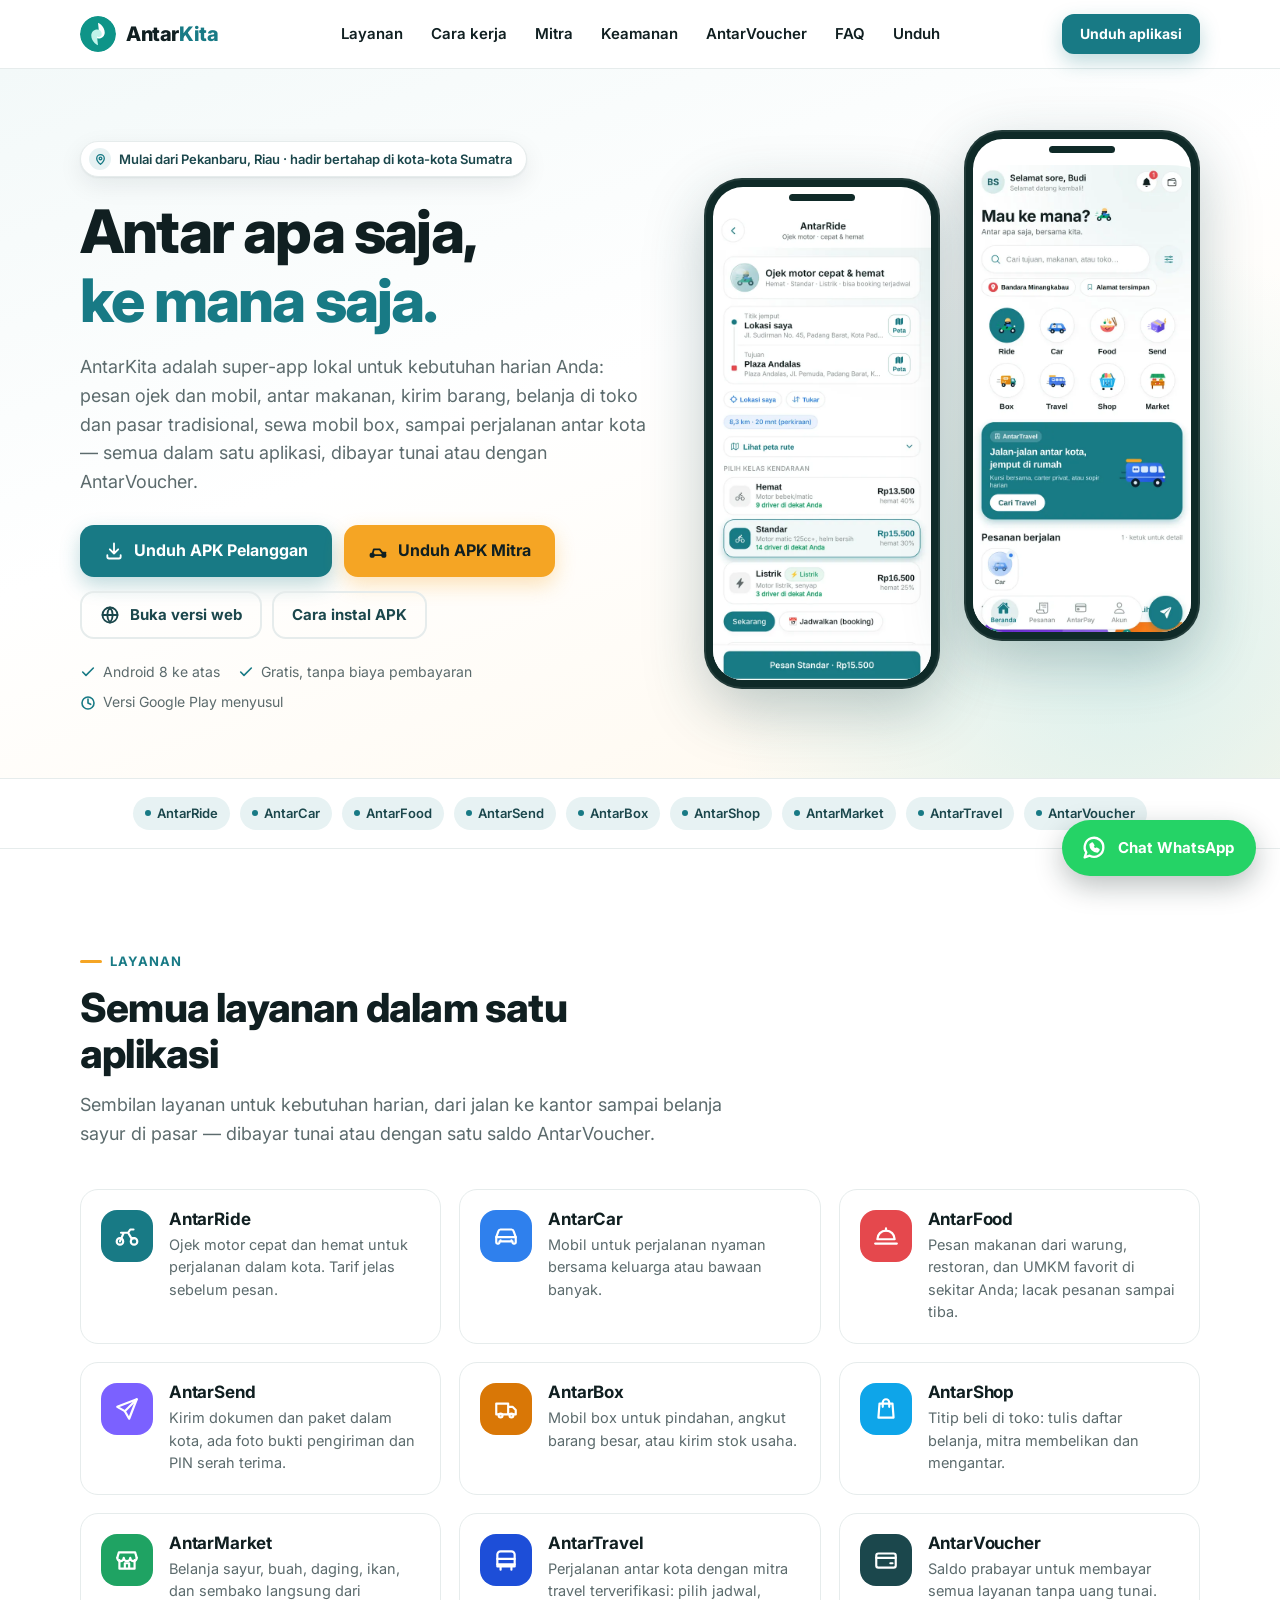
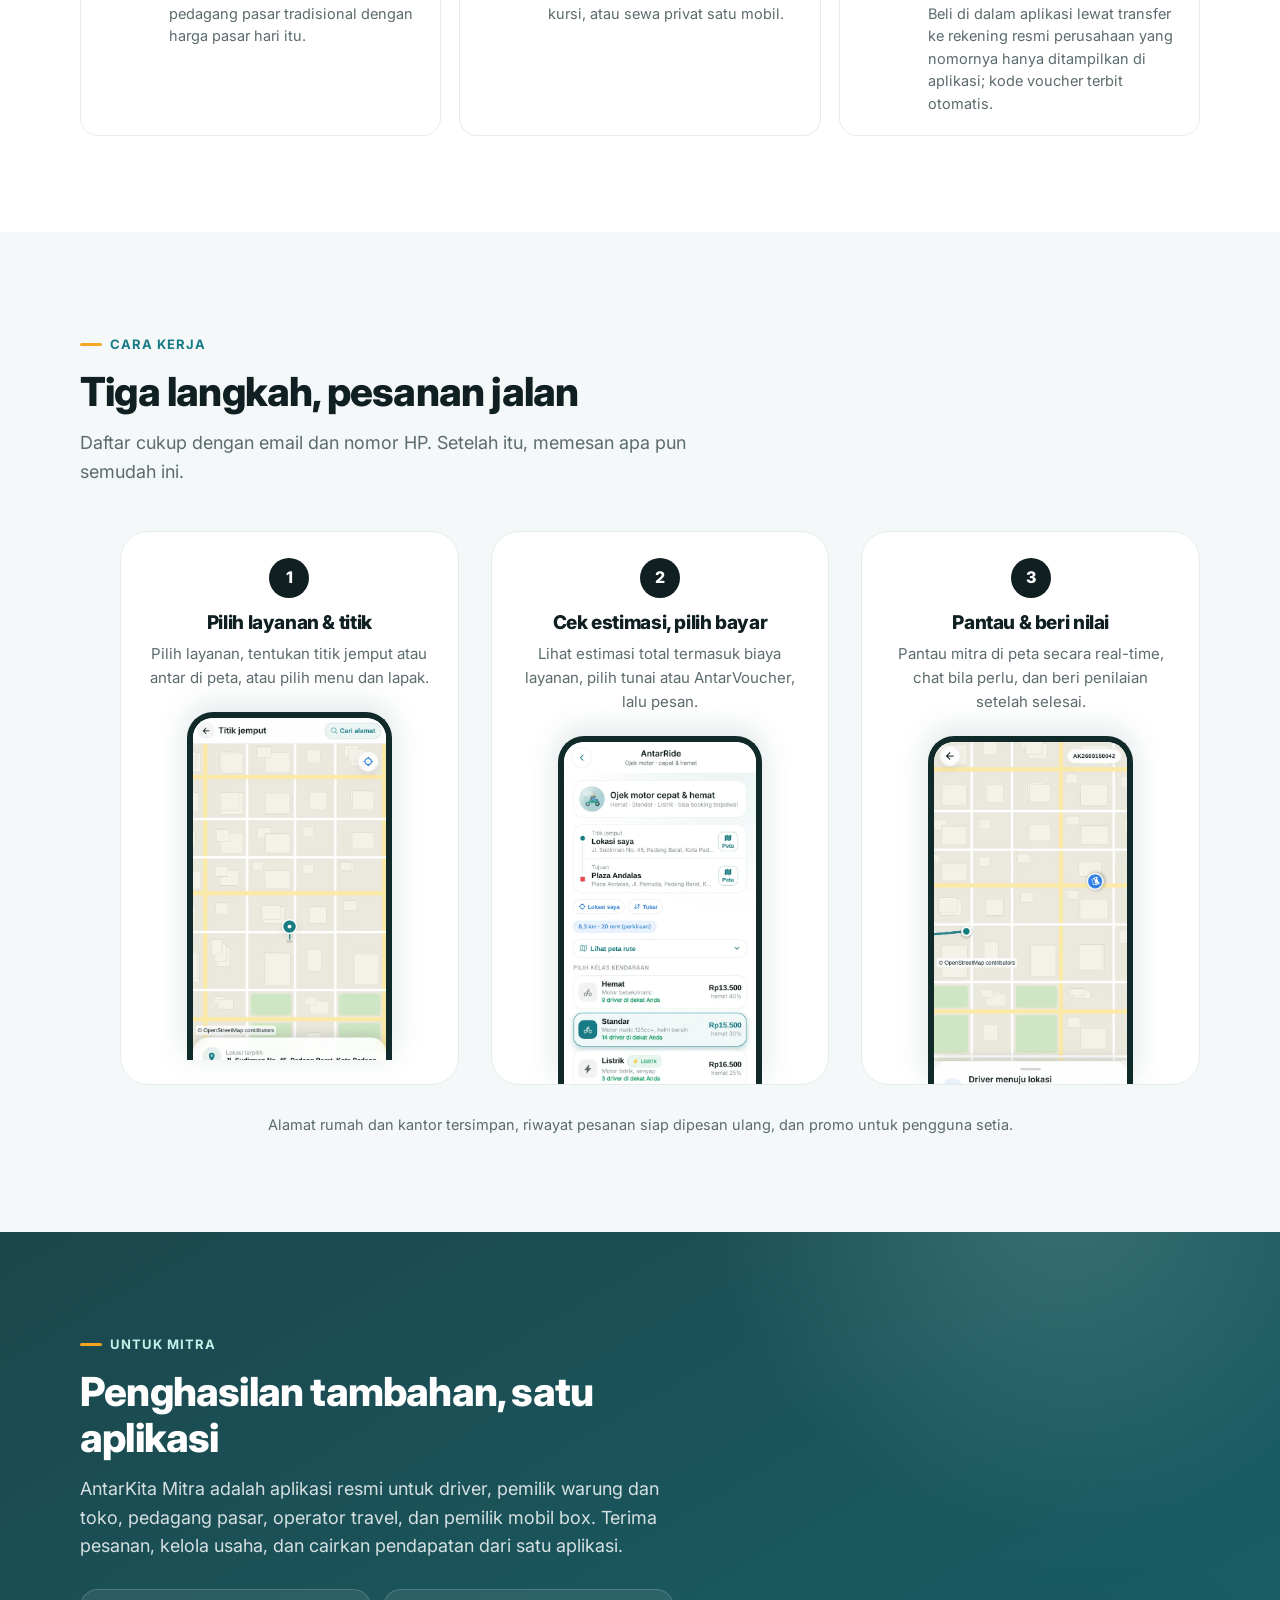
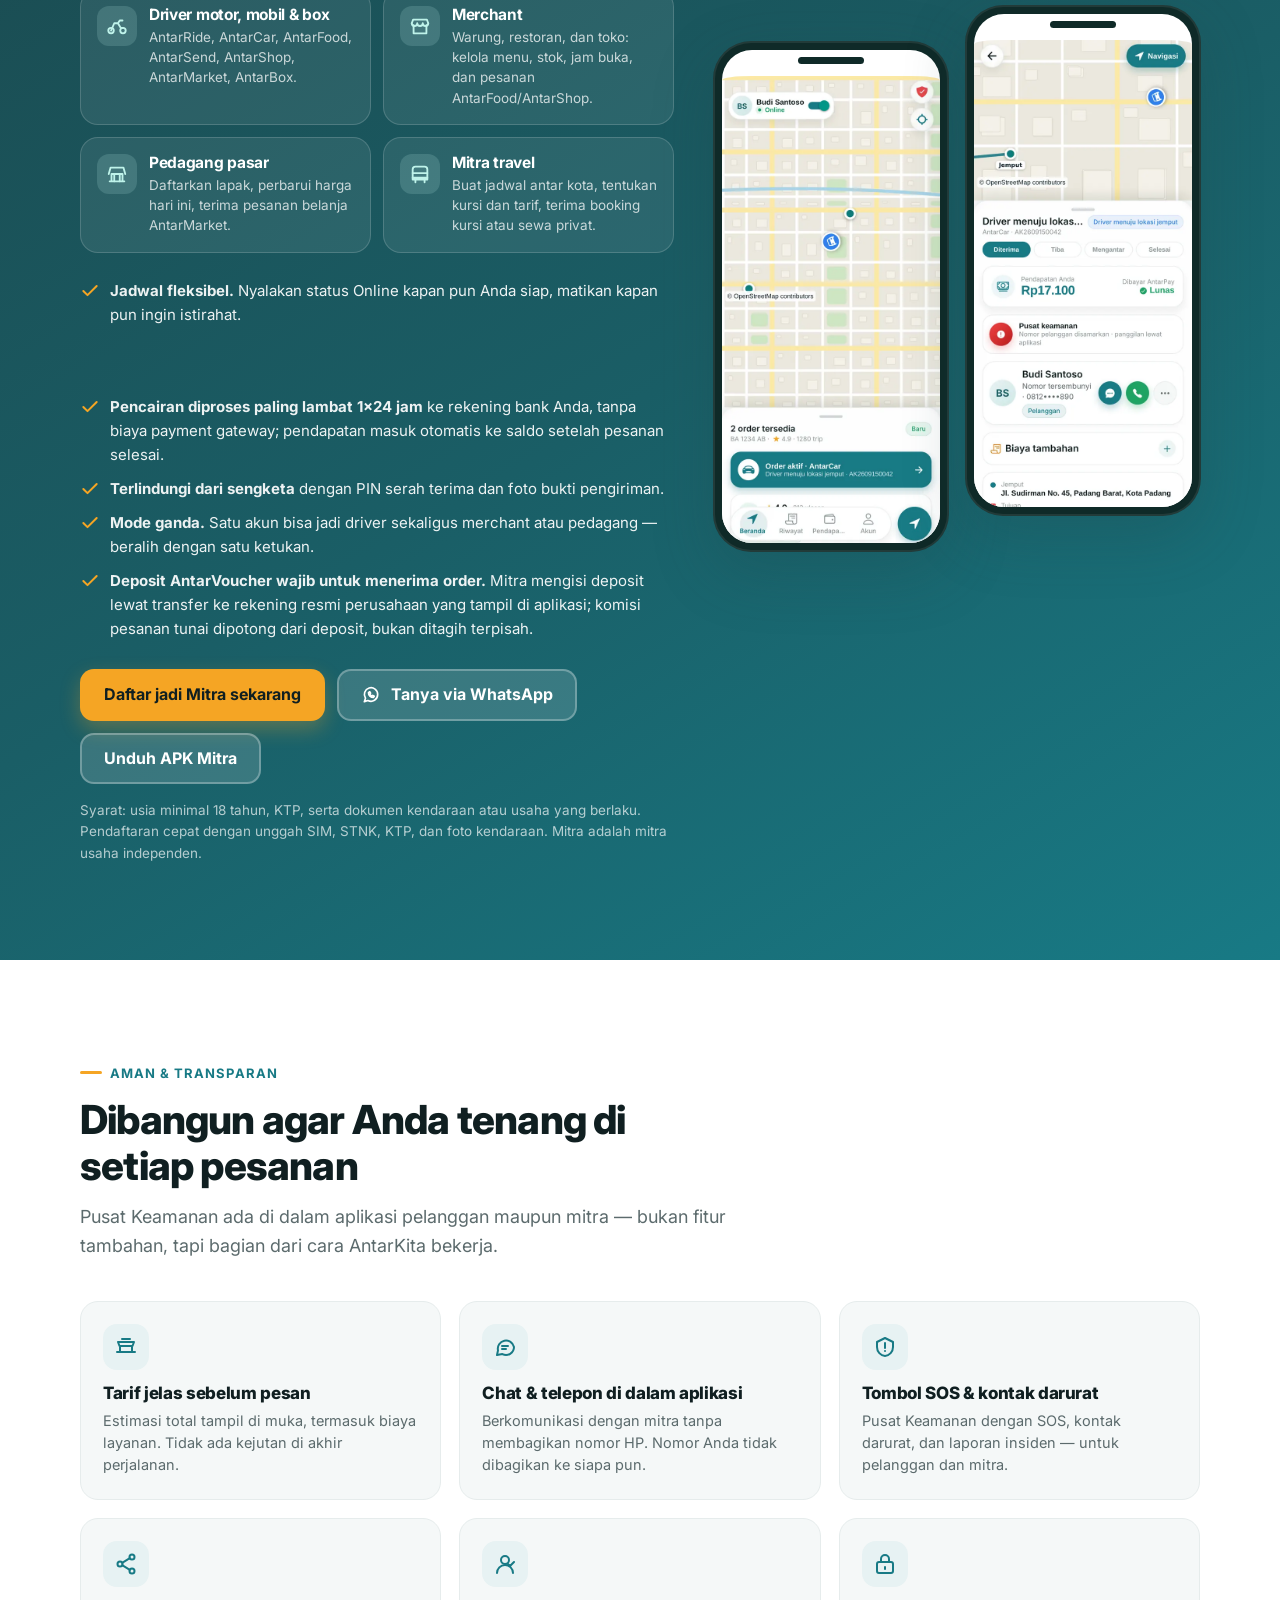
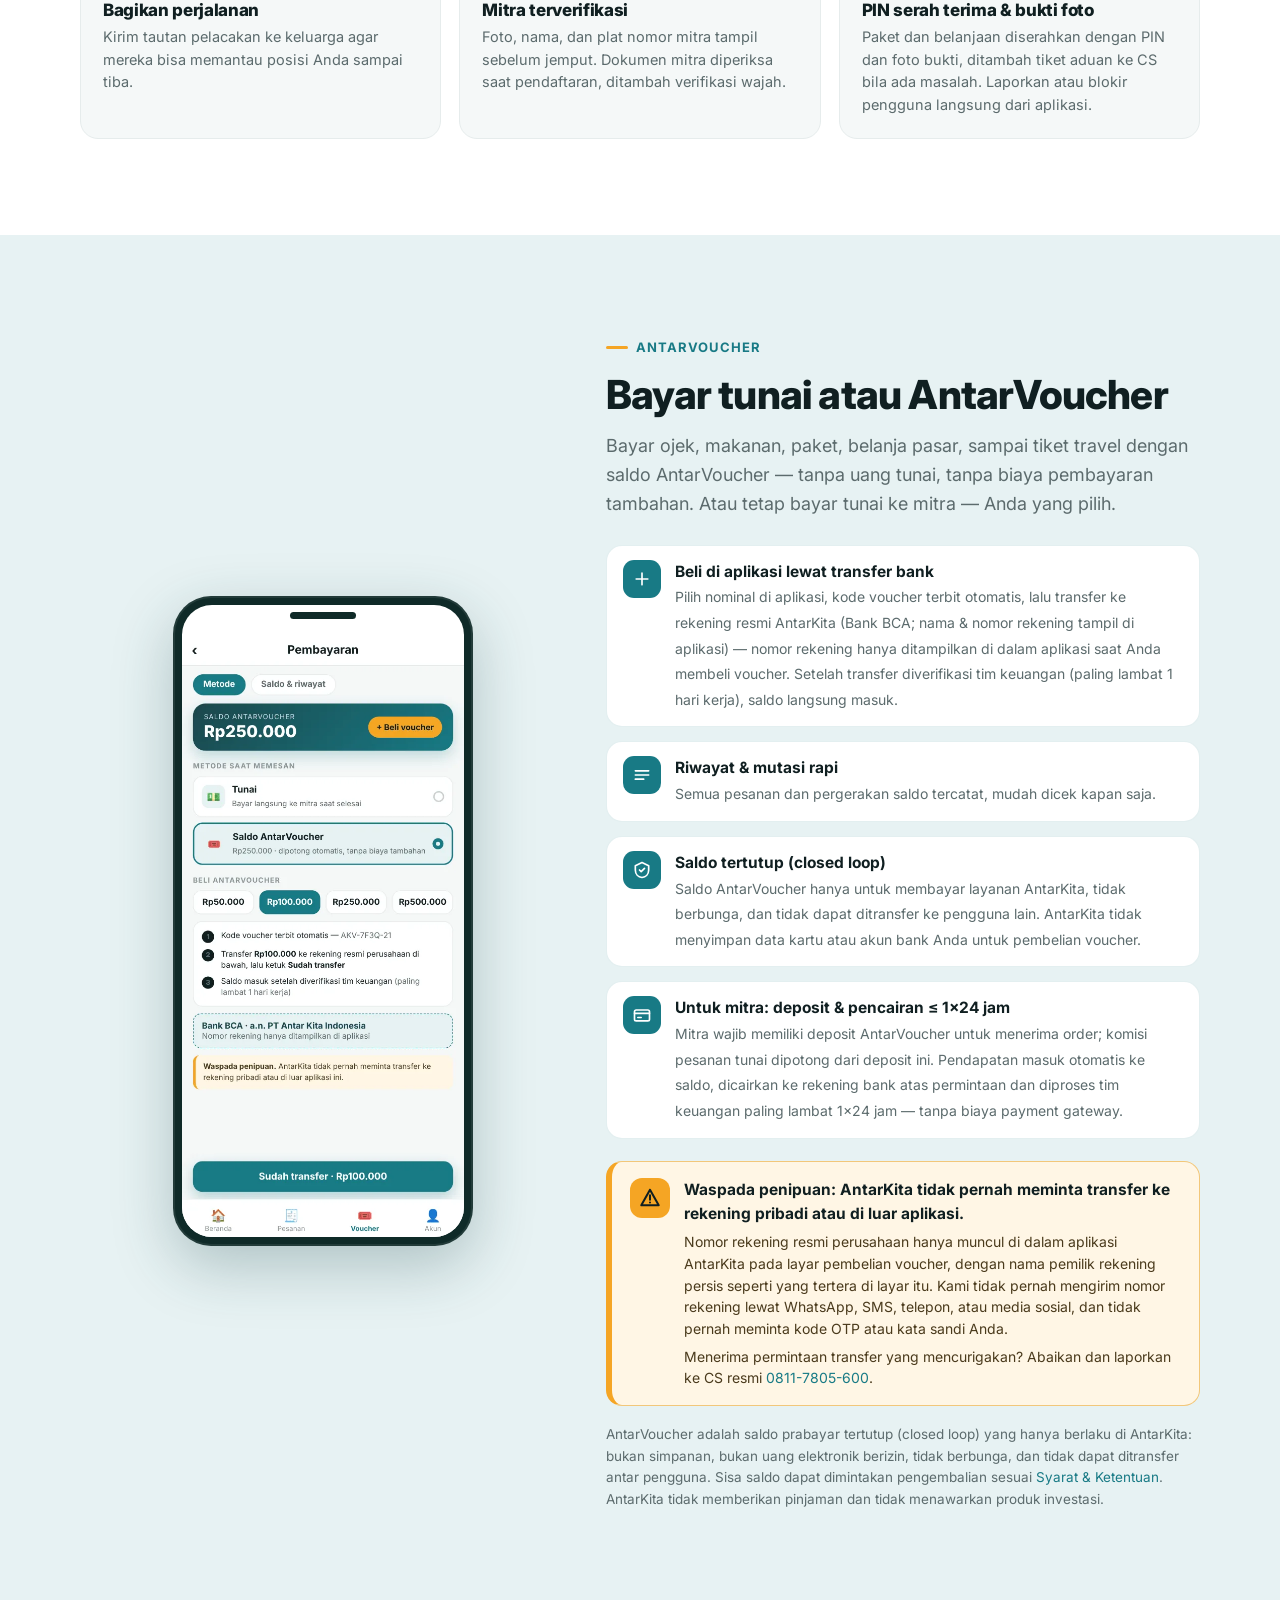
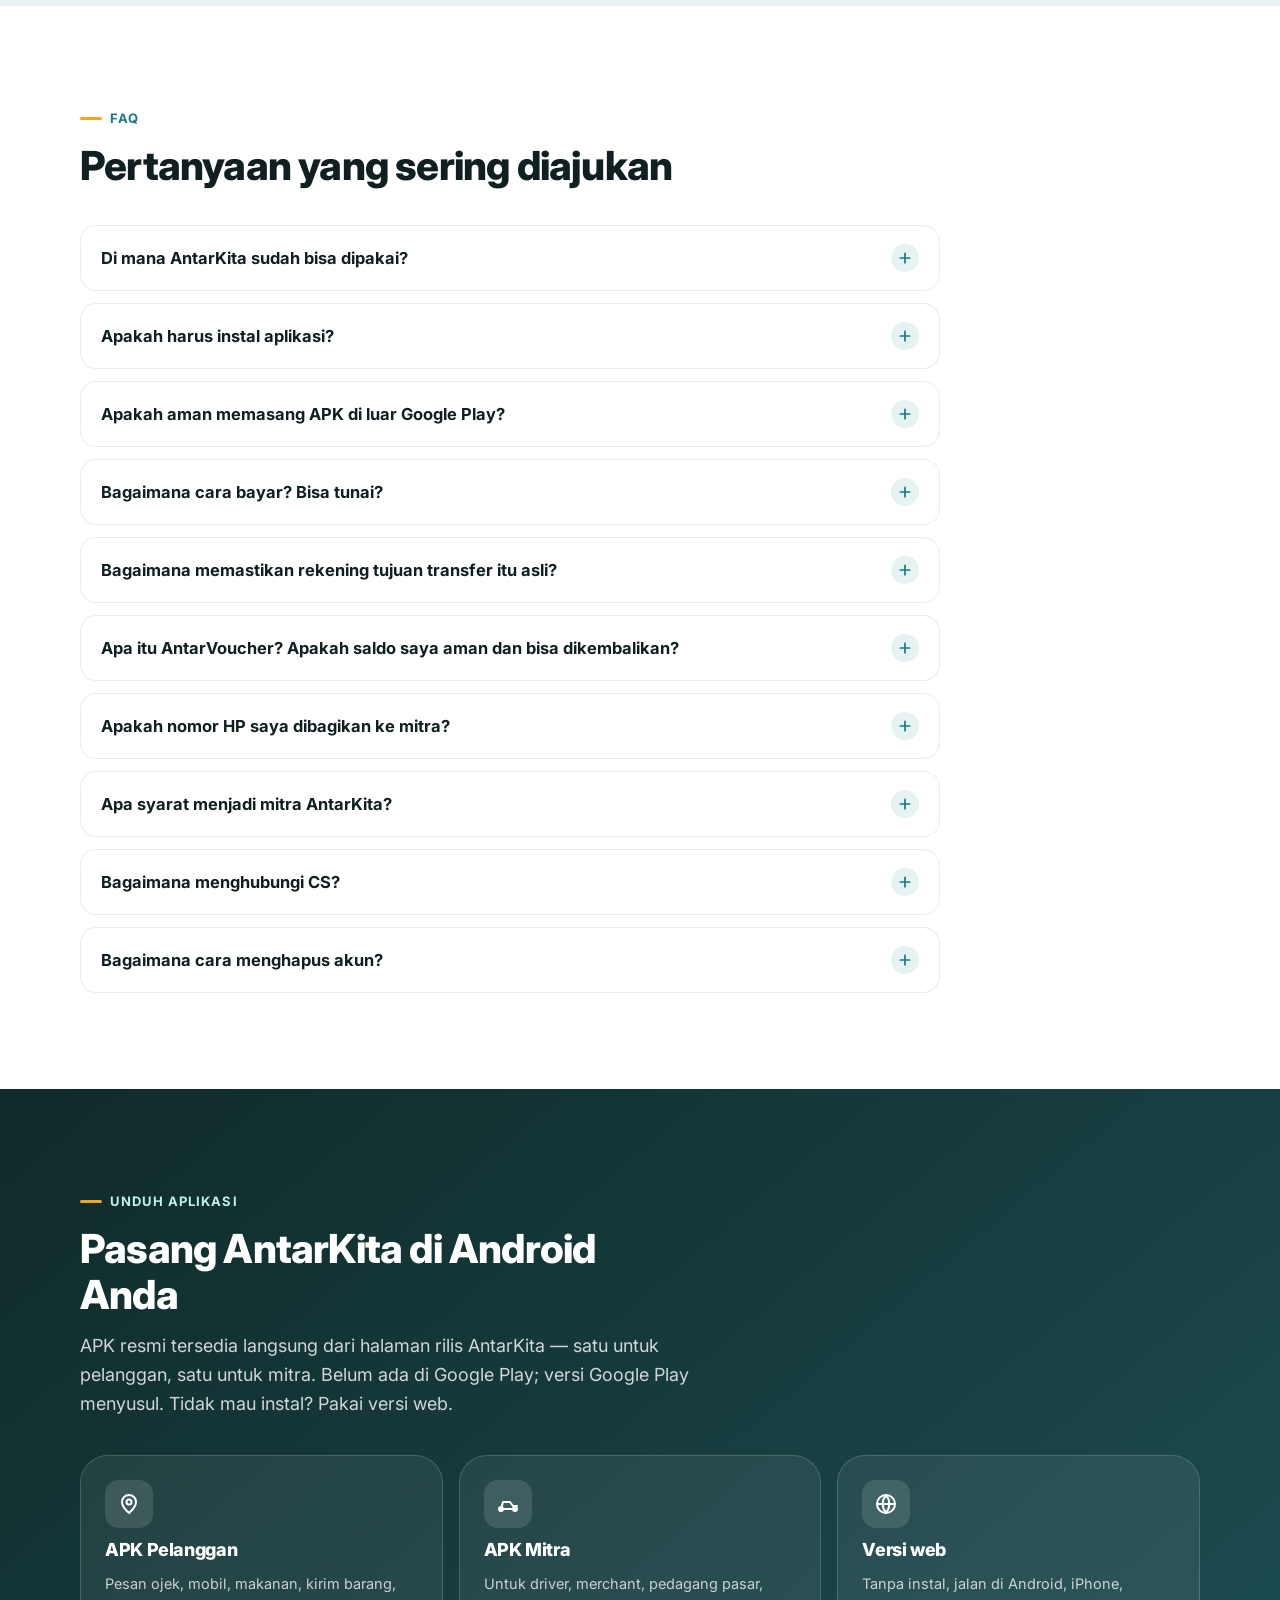
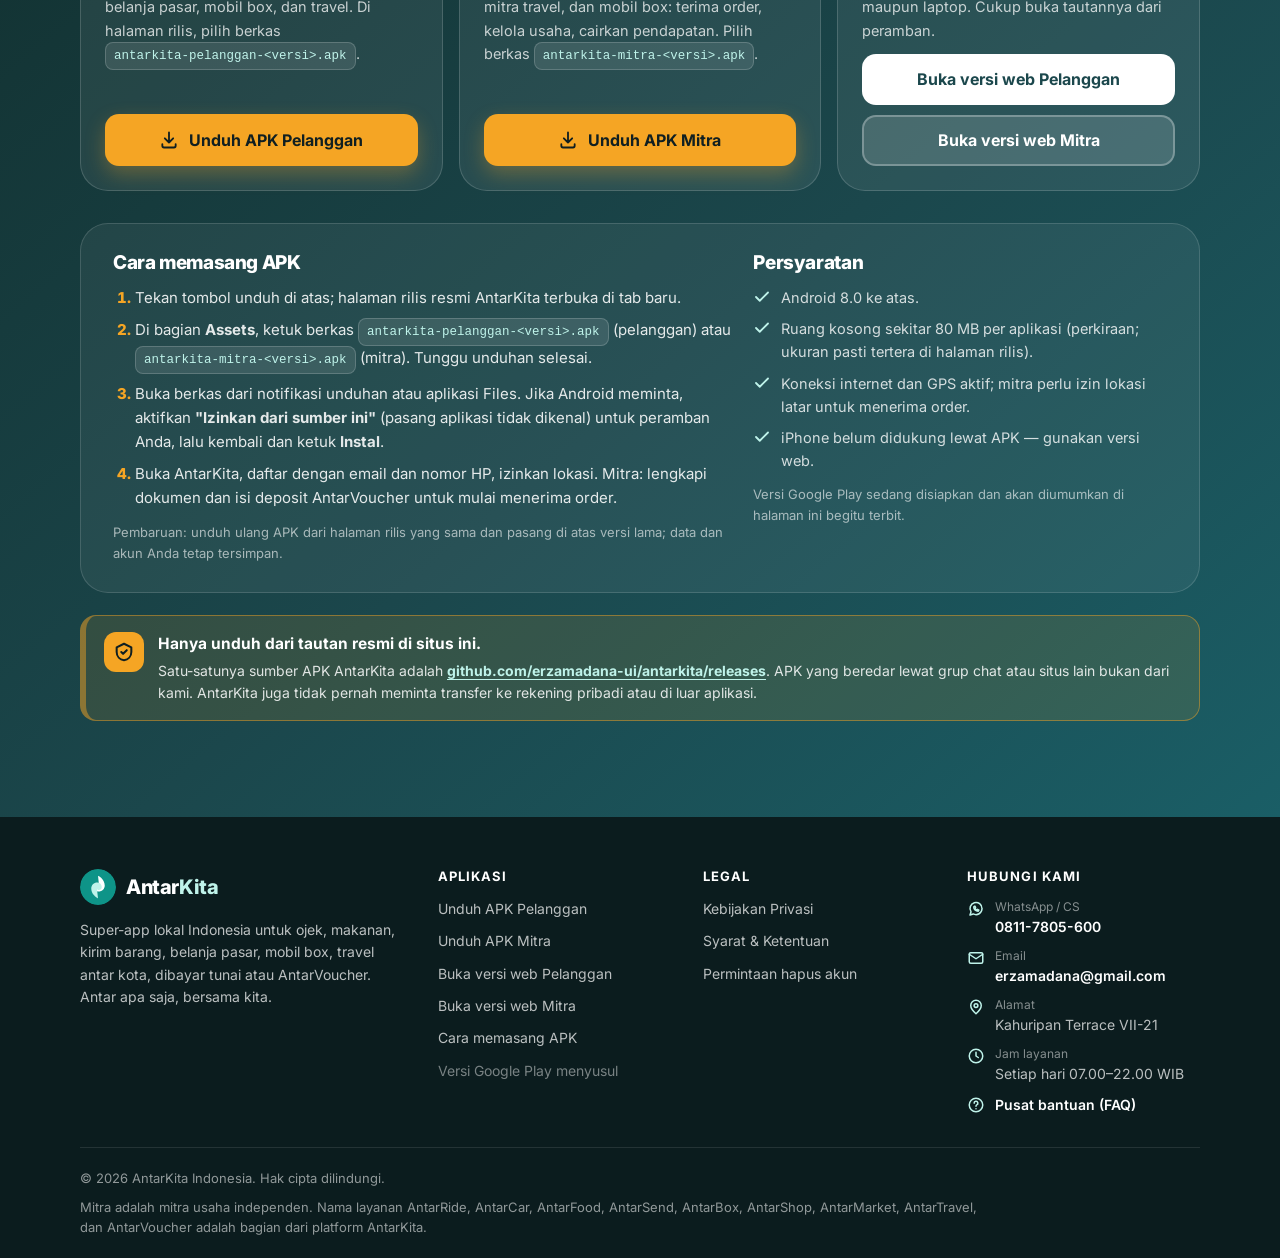
==== commit bed1ae19: "landing: nama pemilik rekening tampil di aplikasi (bukan a.n. PT), cocokkan nama & nomor sebelum tra" ====
--- a/index.html
+++ b/index.html
@@ -652,7 +652,7 @@
       <ul class="pay-list">
         <li class="rv">
           <span class="ic"><svg viewBox="0 0 24 24" fill="none" stroke="currentColor" stroke-width="2" stroke-linecap="round" stroke-linejoin="round" aria-hidden="true"><path d="M12 5v14M5 12h14"/></svg></span>
-          <div><strong>Beli di aplikasi lewat transfer bank</strong><span>Pilih nominal di aplikasi, kode voucher terbit otomatis, lalu transfer ke rekening resmi perusahaan (Bank BCA a.n. PT Antar Kita Indonesia) — nomor rekening hanya ditampilkan di dalam aplikasi saat Anda membeli voucher. Setelah transfer diverifikasi tim keuangan (paling lambat 1 hari kerja), saldo langsung masuk.</span></div>
+          <div><strong>Beli di aplikasi lewat transfer bank</strong><span>Pilih nominal di aplikasi, kode voucher terbit otomatis, lalu transfer ke rekening resmi AntarKita (Bank BCA; nama &amp; nomor rekening tampil di aplikasi) — nomor rekening hanya ditampilkan di dalam aplikasi saat Anda membeli voucher. Setelah transfer diverifikasi tim keuangan (paling lambat 1 hari kerja), saldo langsung masuk.</span></div>
         </li>
         <li class="rv">
           <span class="ic"><svg viewBox="0 0 24 24" fill="none" stroke="currentColor" stroke-width="2" stroke-linecap="round" stroke-linejoin="round" aria-hidden="true"><path d="M4 7h16M4 12h16M4 17h10"/></svg></span>
@@ -671,7 +671,7 @@
         <span class="ic"><svg viewBox="0 0 24 24" fill="none" stroke="currentColor" stroke-width="2.2" stroke-linecap="round" stroke-linejoin="round" aria-hidden="true"><path d="M12 3 2.5 20h19z"/><path d="M12 9v5M12 17h.01"/></svg></span>
         <div>
           <strong>Waspada penipuan: AntarKita tidak pernah meminta transfer ke rekening pribadi atau di luar aplikasi.</strong>
-          <p>Nomor rekening resmi perusahaan hanya muncul di dalam aplikasi AntarKita pada layar pembelian voucher, selalu atas nama PT Antar Kita Indonesia. Kami tidak pernah mengirim nomor rekening lewat WhatsApp, SMS, telepon, atau media sosial, dan tidak pernah meminta kode OTP atau kata sandi Anda.</p>
+          <p>Nomor rekening resmi perusahaan hanya muncul di dalam aplikasi AntarKita pada layar pembelian voucher, dengan nama pemilik rekening persis seperti yang tertera di layar itu. Kami tidak pernah mengirim nomor rekening lewat WhatsApp, SMS, telepon, atau media sosial, dan tidak pernah meminta kode OTP atau kata sandi Anda.</p>
           <p>Menerima permintaan transfer yang mencurigakan? Abaikan dan laporkan ke CS resmi <a href="https://wa.me/628117805600?text=Halo%20AntarKita%2C%20saya%20ingin%20melaporkan%20dugaan%20penipuan" target="_blank" rel="noopener">0811-7805-600</a>.</p>
         </div>
       </div>
@@ -707,7 +707,7 @@
       </details>
       <details class="rv">
         <summary>Bagaimana memastikan rekening tujuan transfer itu asli?<span class="pm" aria-hidden="true"><svg viewBox="0 0 24 24" fill="none" stroke="currentColor" stroke-width="2.6" stroke-linecap="round"><path d="M12 5v14M5 12h14"/></svg></span></summary>
-        <p>Rekening resmi hanya ditampilkan di dalam aplikasi AntarKita pada layar pembelian voucher dan selalu atas nama <strong>PT Antar Kita Indonesia</strong> — bukan nama perorangan. Nomor rekening tidak kami tulis di situs ini dan tidak pernah dikirim lewat WhatsApp, SMS, telepon, atau media sosial. Jika ada yang meminta transfer ke rekening pribadi, "rekening baru", atau menjanjikan bonus voucher di luar aplikasi, itu penipuan: abaikan dan laporkan ke CS <a href="https://wa.me/628117805600?text=Halo%20AntarKita%2C%20saya%20ingin%20melaporkan%20dugaan%20penipuan" target="_blank" rel="noopener">0811-7805-600</a>.</p>
+        <p>Rekening resmi hanya ditampilkan di dalam aplikasi AntarKita pada layar pembelian voucher dengan nama pemilik rekening resmi <strong>persis seperti yang tertera di layar pembelian</strong> — cocokkan nama &amp; nomor sebelum transfer. Nomor rekening tidak kami tulis di situs ini dan tidak pernah dikirim lewat WhatsApp, SMS, telepon, atau media sosial. Jika ada yang meminta transfer ke rekening pribadi, "rekening baru", atau menjanjikan bonus voucher di luar aplikasi, itu penipuan: abaikan dan laporkan ke CS <a href="https://wa.me/628117805600?text=Halo%20AntarKita%2C%20saya%20ingin%20melaporkan%20dugaan%20penipuan" target="_blank" rel="noopener">0811-7805-600</a>.</p>
       </details>
       <details class="rv">
         <summary>Apa itu AntarVoucher? Apakah saldo saya aman dan bisa dikembalikan?<span class="pm" aria-hidden="true"><svg viewBox="0 0 24 24" fill="none" stroke="currentColor" stroke-width="2.6" stroke-linecap="round"><path d="M12 5v14M5 12h14"/></svg></span></summary>
